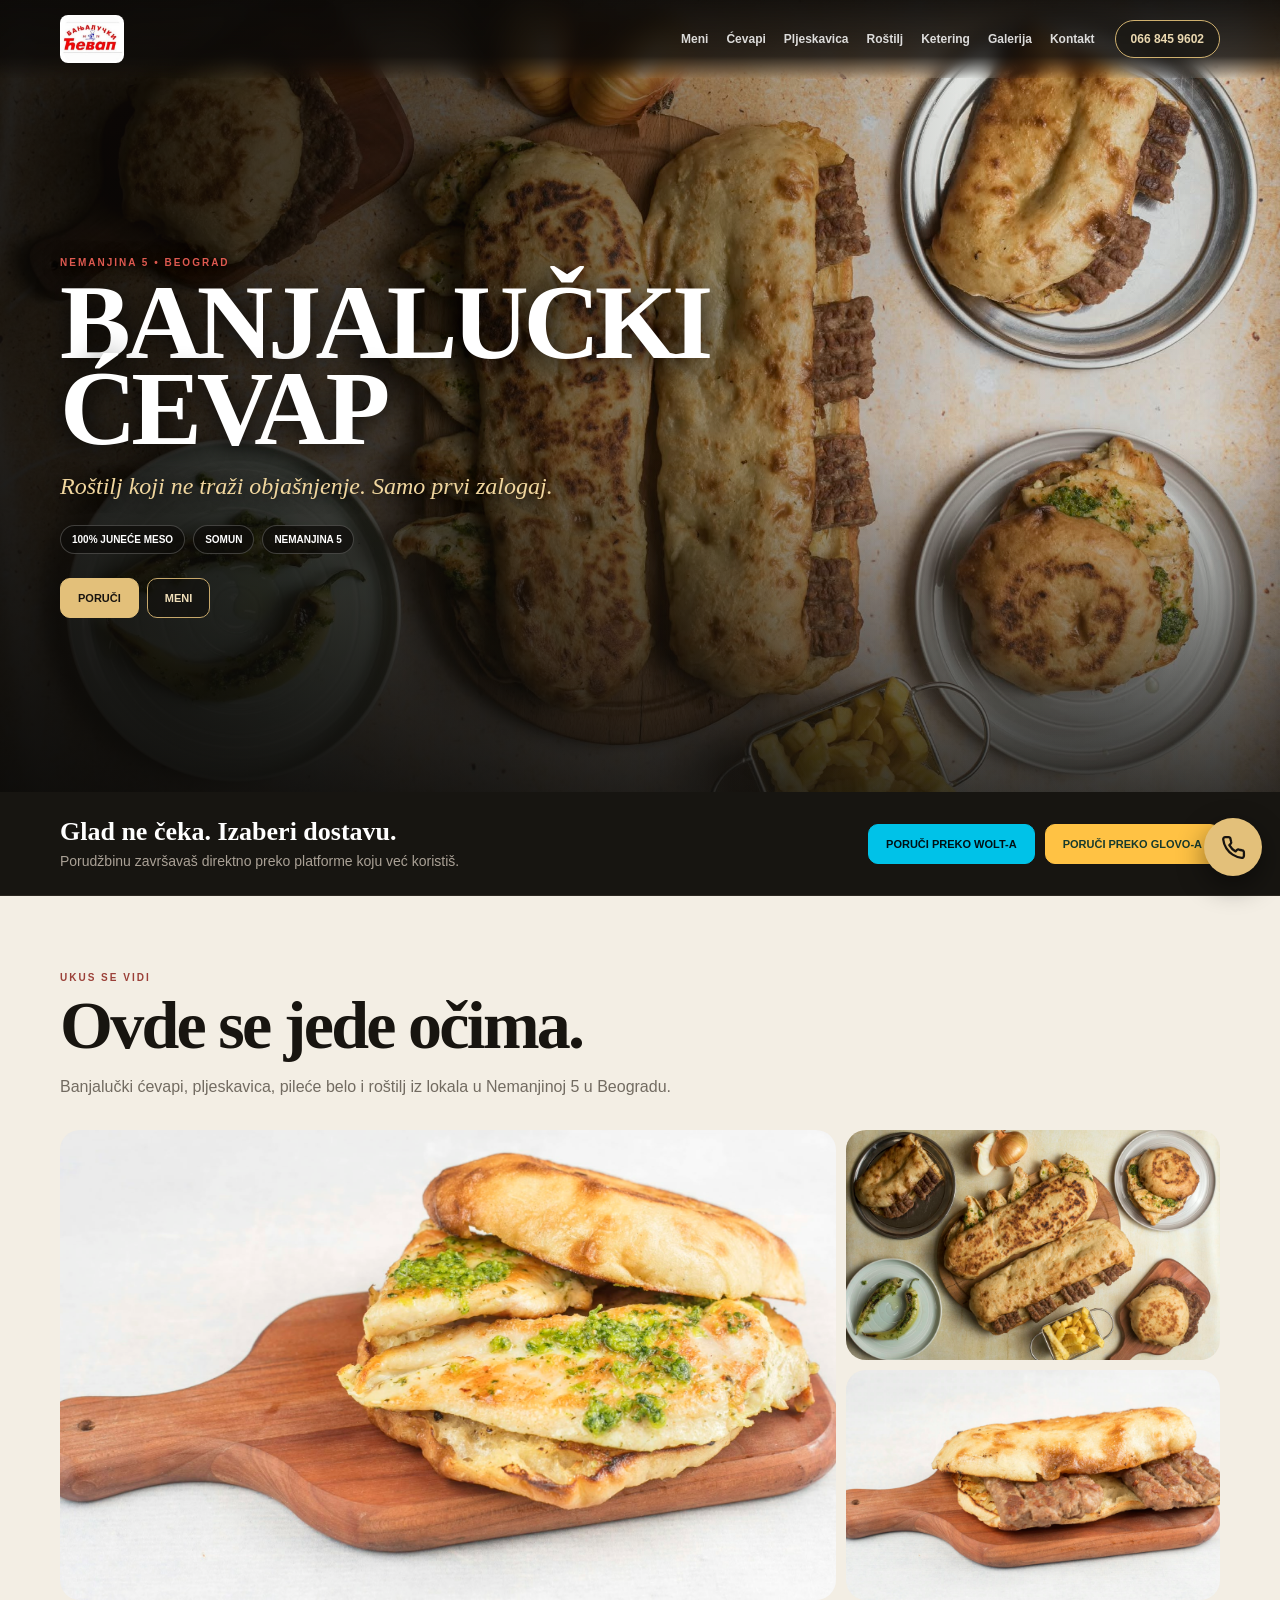
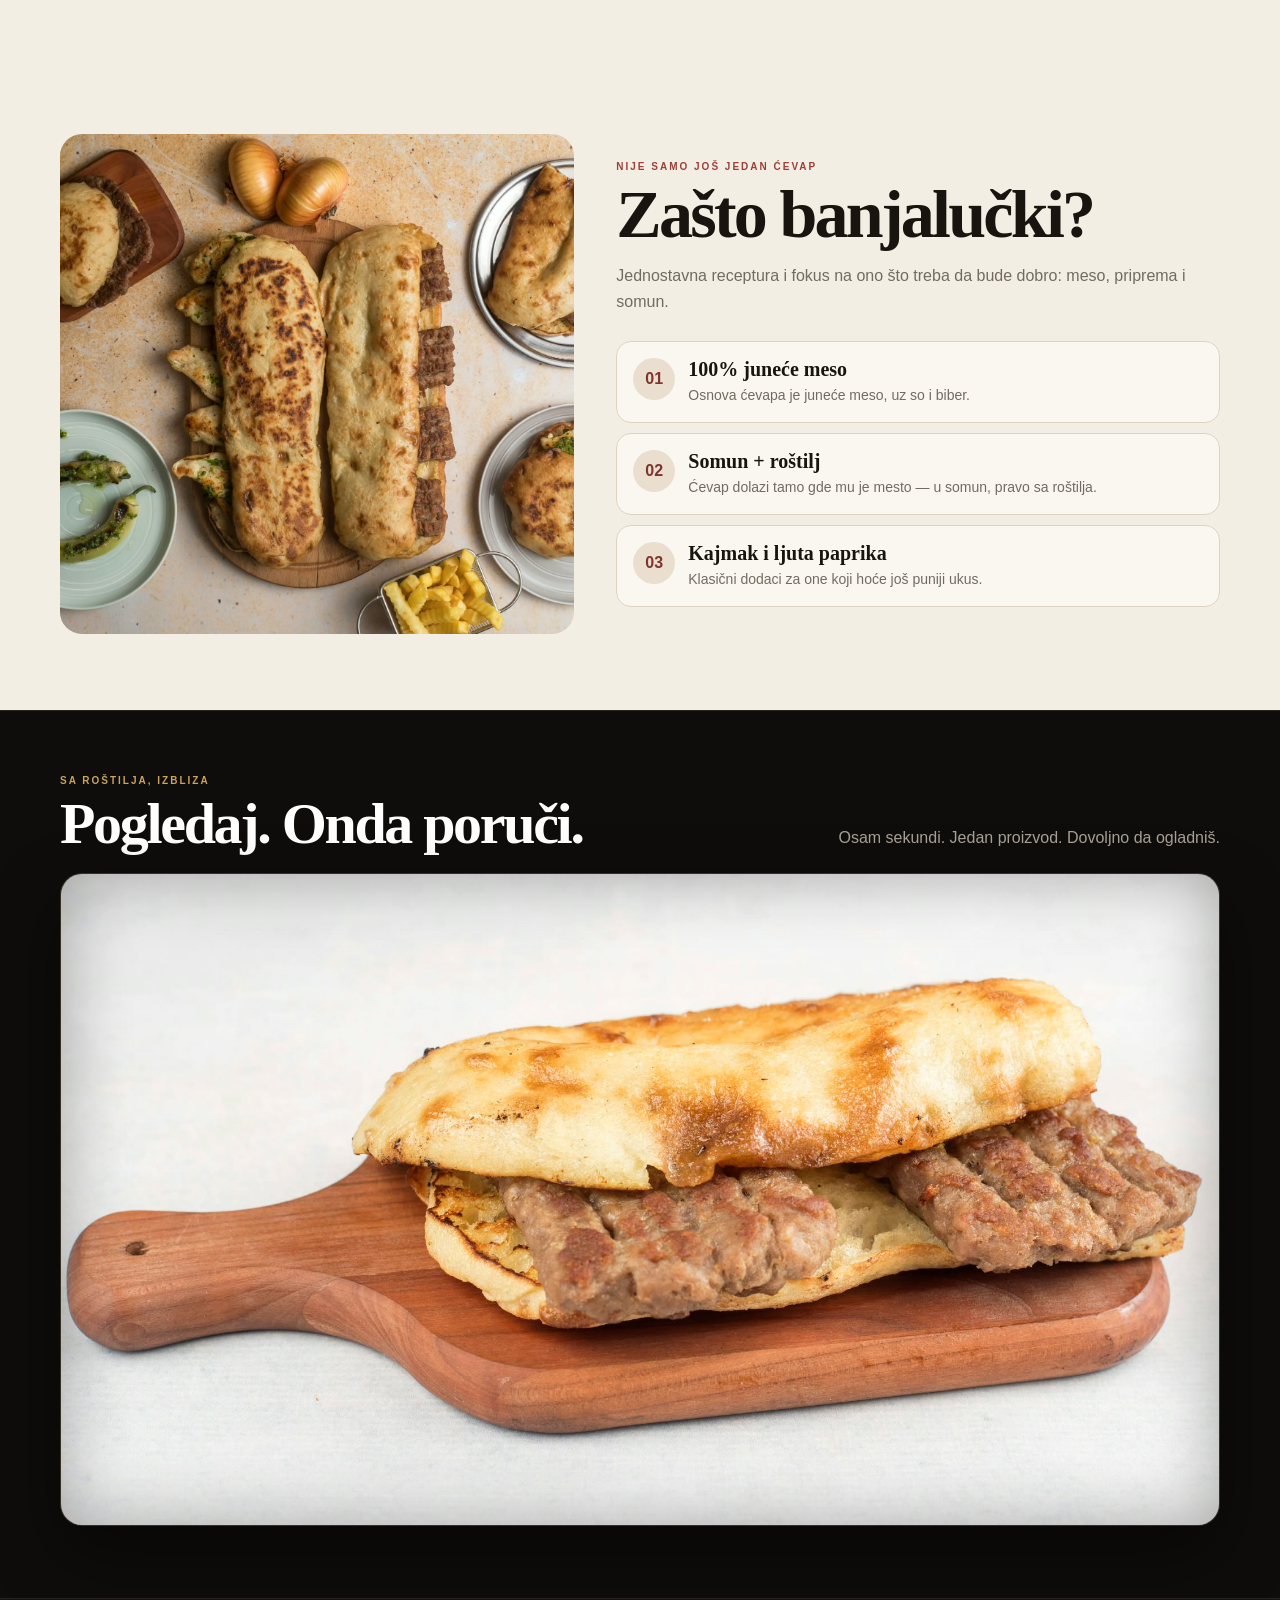
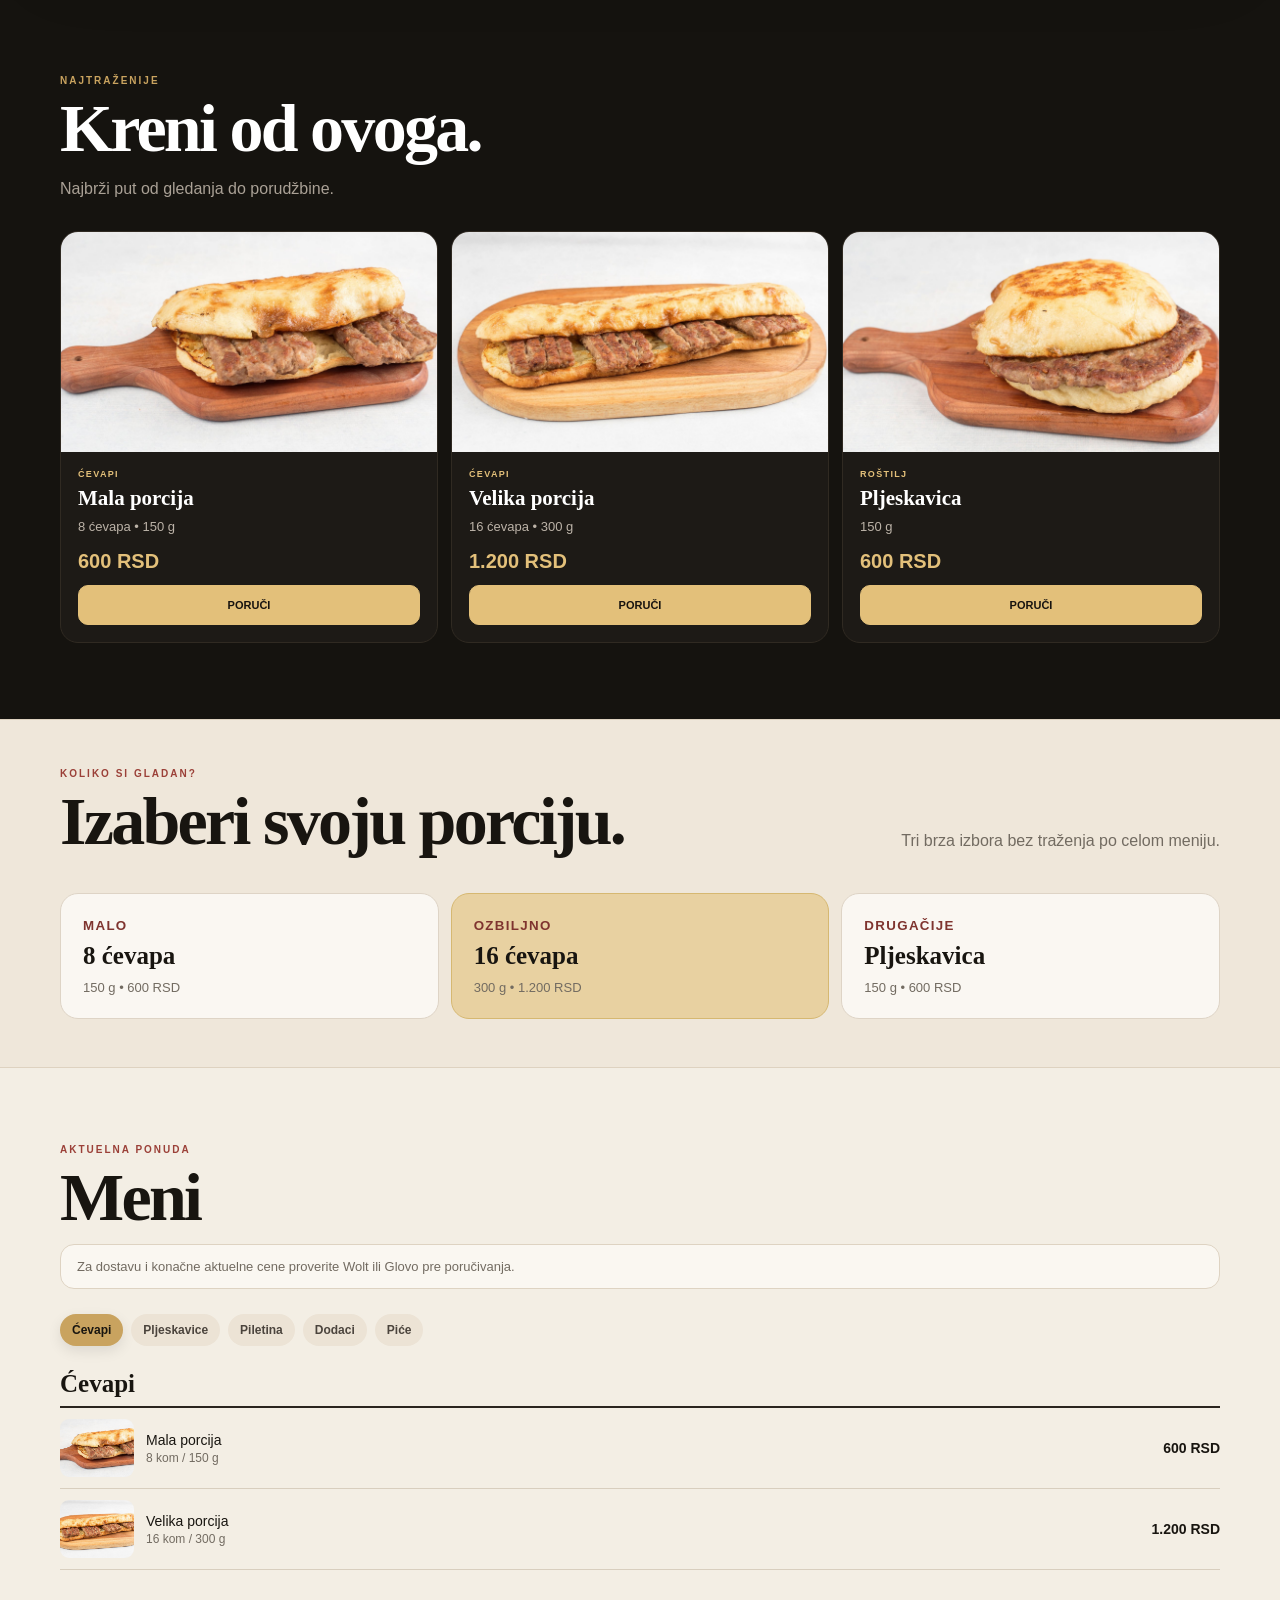
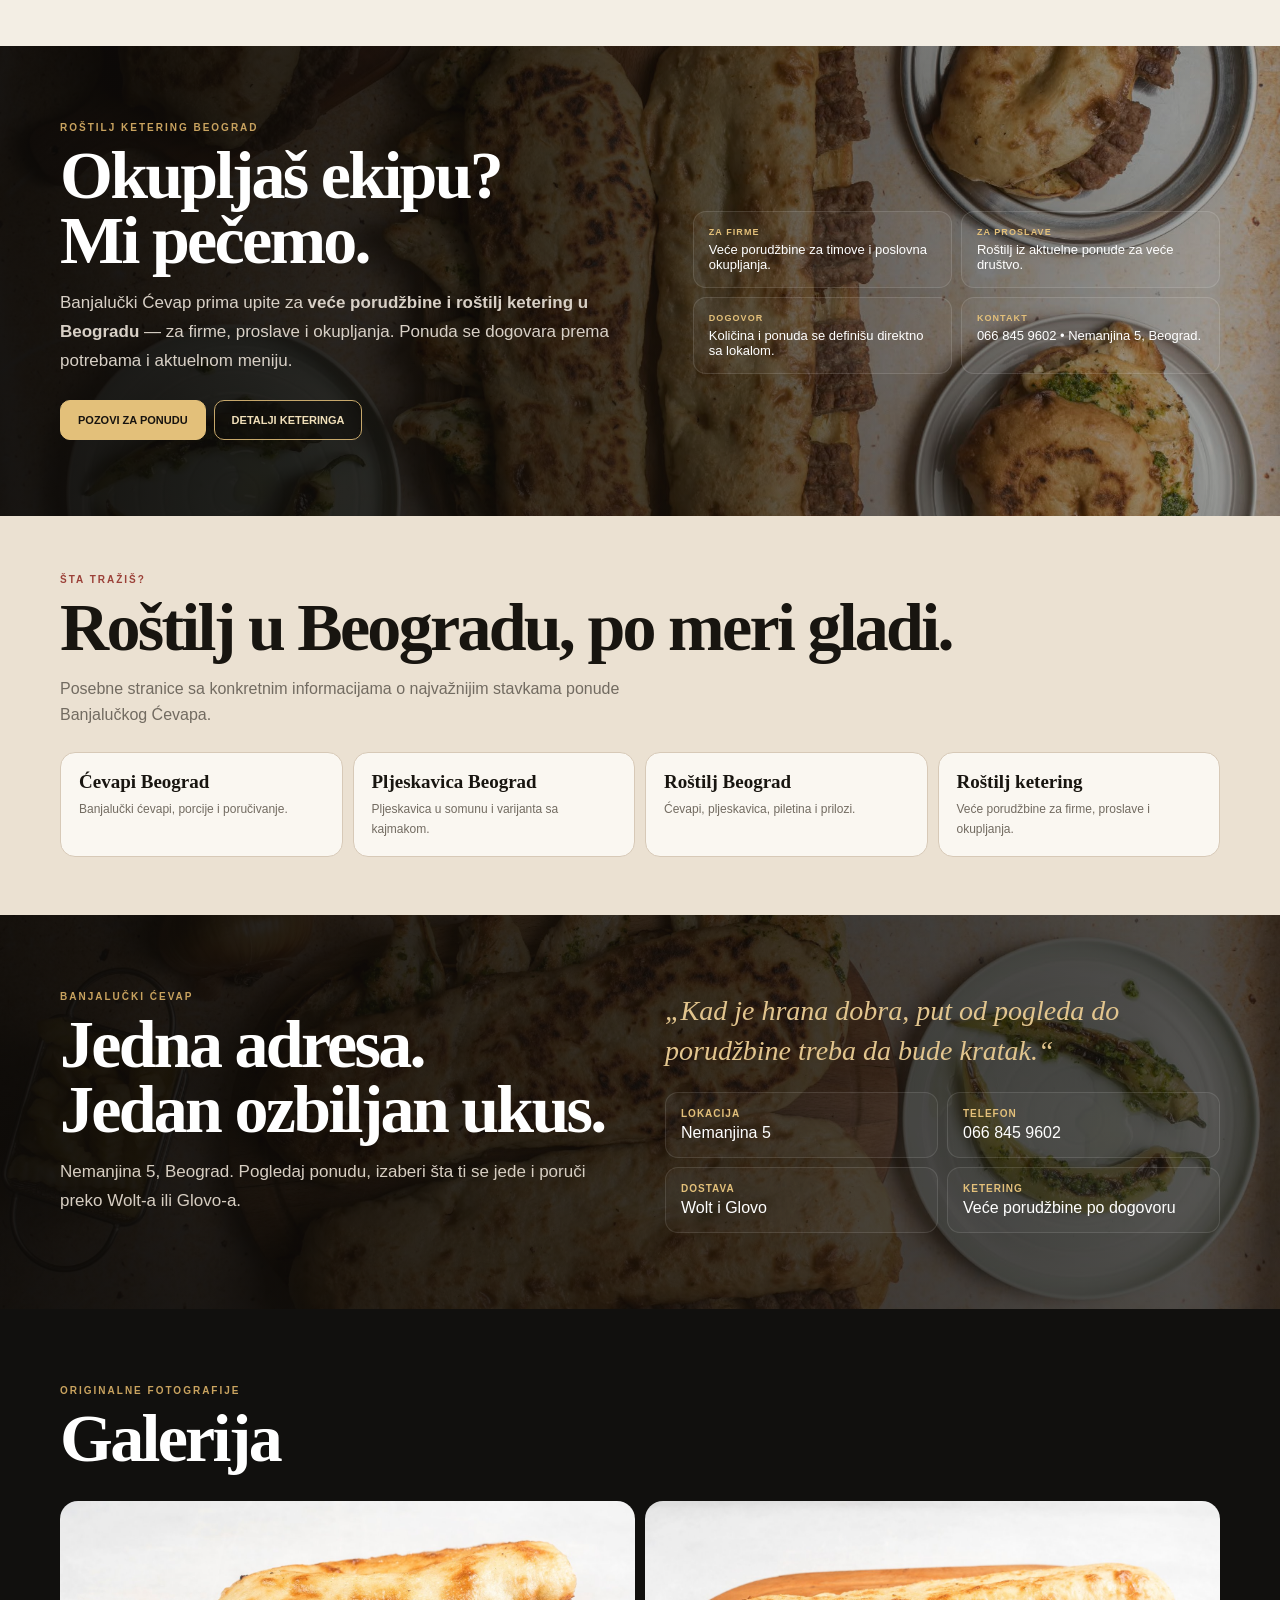
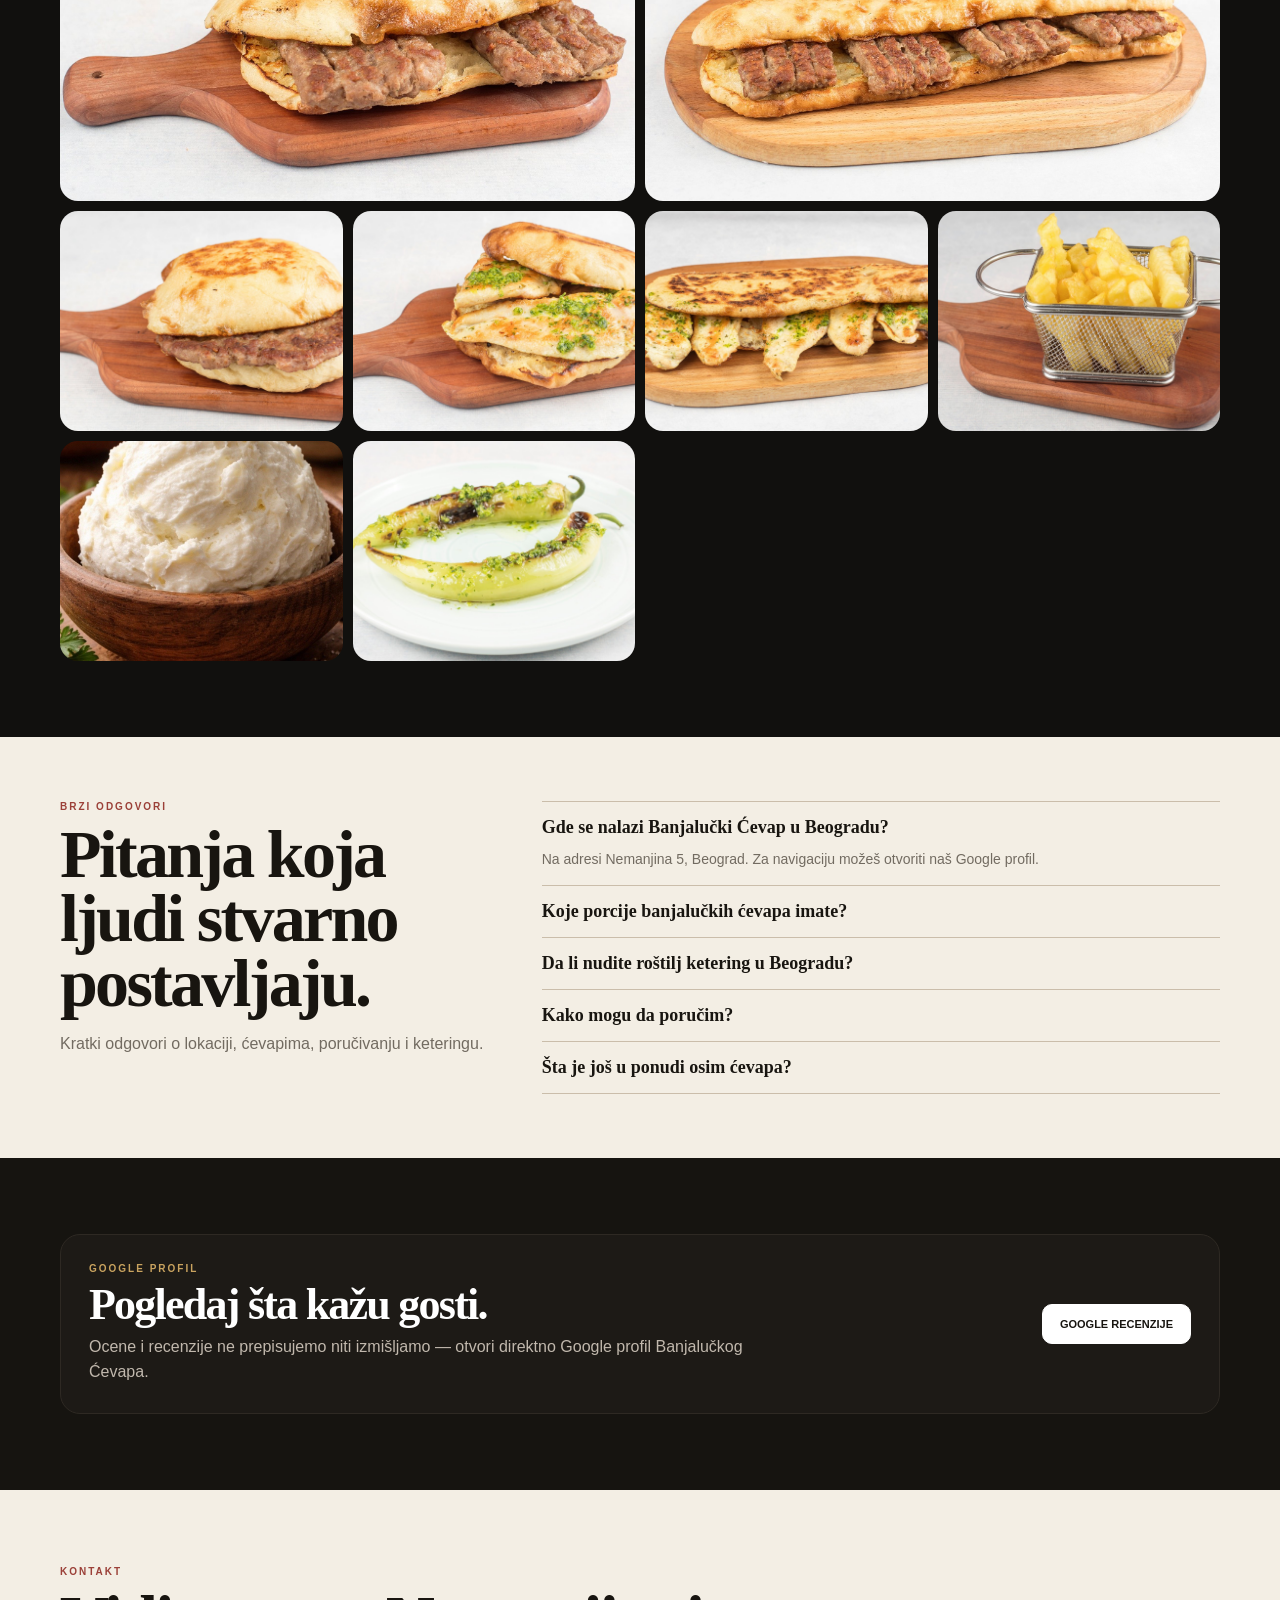
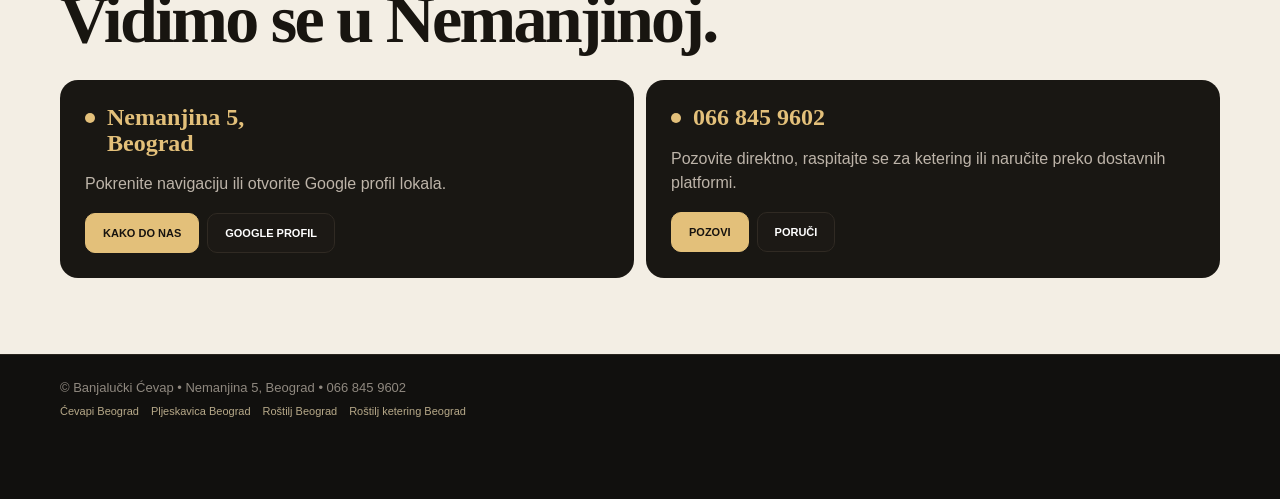
==== index.html @ 6463c012 "Add pljeskavica with kajmak image to menu" ====
<!doctype html><html lang="sr"><head><meta charset="utf-8"><meta name="viewport" content="width=device-width,initial-scale=1"><meta name="theme-color" content="#11100e"><title>Banjalučki Ćevap Beograd | Roštilj, pljeskavica i ketering</title><meta name="description" content="Banjalučki Ćevap u Nemanjinoj 5, Beograd. Banjalučki ćevapi, pljeskavica, pileće belo, prilozi i roštilj ketering za veće porudžbine. Poručite preko Wolt-a ili Glovo-a."><link rel="canonical" href="https://banjalucki-cevap.vercel.app/"><meta property="og:type" content="restaurant"><meta property="og:title" content="Banjalučki Ćevap Beograd | Nemanjina 5"><meta property="og:description" content="Banjalučki ćevapi, roštilj i ketering za veće porudžbine u Beogradu."><meta property="og:url" content="https://banjalucki-cevap.vercel.app/"><meta property="og:image" content="https://banjalucki-cevap.vercel.app/IMG-20260912-WA0012.jpg"><meta name="twitter:card" content="summary_large_image"><script type="application/ld+json">{"@context":"https://schema.org","@graph":[{"@type":"Restaurant","@id":"https://banjalucki-cevap.vercel.app/#restaurant","name":"Banjalučki Ćevap","url":"https://banjalucki-cevap.vercel.app/","telephone":"+381668459602","image":["https://banjalucki-cevap.vercel.app/IMG-20260912-WA0012.jpg","https://banjalucki-cevap.vercel.app/IMG-20260912-WA0014.jpg"],"address":{"@type":"PostalAddress","streetAddress":"Nemanjina 5","addressLocality":"Beograd","addressCountry":"RS"},"servesCuisine":["Banjalučki ćevapi","Roštilj"],"hasMenu":"https://banjalucki-cevap.vercel.app/#meni","sameAs":["https://wolt.com/sr/srb/belgrade/restaurant/banjalucki-cevap","https://glovo.go.link/open?link_type=store&store_id=155594&adjust_t=s321jkn","https://share.google/LttOaKfkoDdpvW1ZL"]},{"@type":"FAQPage","mainEntity":[{"@type":"Question","name":"Gde se nalazi Banjalučki Ćevap u Beogradu?","acceptedAnswer":{"@type":"Answer","text":"Banjalučki Ćevap se nalazi u Nemanjinoj 5 u Beogradu."}},{"@type":"Question","name":"Koje porcije banjalučkih ćevapa su u ponudi?","acceptedAnswer":{"@type":"Answer","text":"U ponudi su mala porcija od 8 ćevapa / 150 g i velika porcija od 16 ćevapa / 300 g."}},{"@type":"Question","name":"Da li Banjalučki Ćevap nudi ketering?","acceptedAnswer":{"@type":"Answer","text":"Da. Banjalučki Ćevap prima upite za veće porudžbine i roštilj ketering za firme, proslave i okupljanja. Za ponudu je potrebno pozvati lokal."}},{"@type":"Question","name":"Kako mogu da poručim hranu?","acceptedAnswer":{"@type":"Answer","text":"Porudžbina se može završiti preko Wolt-a ili Glovo-a, a lokal možete kontaktirati i telefonom na 066 845 9602."}},{"@type":"Question","name":"Šta još ima u ponudi osim ćevapa?","acceptedAnswer":{"@type":"Answer","text":"U aktuelnoj ponudi su i pljeskavica, pljeskavica sa kajmakom, pileće belo meso, pomfrit, kajmak i ljuta paprika."}}]}]}</script><style>:root{--bg:#11100e;--cream:#f3eee4;--ink:#181510;--muted:#726b61;--gold2:#e3c07a;--accent:#9b4038;--accent2:#7f342f;--line:#d8cebe}*{box-sizing:border-box}html{scroll-behavior:smooth}body{margin:0;background:var(--bg);color:#fff;font-family:Arial,sans-serif;overflow-x:hidden}a{color:inherit;text-decoration:none}img{display:block;width:100%}.w{width:min(1160px,calc(100% - 40px));margin:auto}.eyebrow,.kicker{font-size:10px;letter-spacing:.2em;text-transform:uppercase;font-weight:900;color:var(--accent)}.title{font:900 clamp(40px,6vw,68px)/.95 Georgia,serif;letter-spacing:-.04em;margin:10px 0 15px}.desc{max-width:650px;color:var(--muted);line-height:1.65;font-size:16px}.btn{display:inline-flex;align-items:center;justify-content:center;padding:13px 17px;border:1px solid #ffffff35;border-radius:10px;font-size:11px;font-weight:900}.btn.primary{background:var(--gold2);border-color:var(--gold2);color:#17130f}.btn.soft{background:#100e0a99;border-color:#c7a86b;color:#f0dfb9}.btn.light{background:#fff;color:var(--ink);border-color:#fff}.btn.dark{background:#1c1915;border-color:#302a23}.btn.wolt{background:#00c2e8;border-color:#00c2e8;color:#001014}.btn.glovo{background:#ffc244;border-color:#ffc244;color:#173a2d}header{position:fixed;inset:0 0 auto;z-index:70;background:linear-gradient(180deg,#0c0a08e8 0%,#0c0a08b8 70%,transparent 100%);backdrop-filter:blur(8px);-webkit-backdrop-filter:blur(8px)}.nav{height:78px;display:flex;align-items:center;gap:20px}.logo{width:auto;height:48px;background:#fff;border-radius:8px}.nav nav{display:flex;gap:18px;margin-left:auto;font-size:12px;font-weight:800}.nav nav a{opacity:.82}.phone{background:#1b1814cc;border:1px solid #cfb06e;color:#ead8b0;padding:11px 15px;border-radius:999px;font-weight:900;font-size:12px}.hamburger{display:none;width:44px;height:44px;border:1px solid #cfb06e;border-radius:50%;background:#17130fd9;color:#ead8b0;align-items:center;justify-content:center;cursor:pointer}.hamburger span,.hamburger span:before,.hamburger span:after{display:block;width:18px;height:2px;background:currentColor;position:relative;border-radius:2px}.hamburger span:before,.hamburger span:after{content:"";position:absolute;left:0}.hamburger span:before{top:-6px}.hamburger span:after{top:6px}.mobile-menu{display:none;position:fixed;z-index:69;top:62px;left:0;right:0;background:#11100ef7;border-top:1px solid #ffffff12;border-bottom:1px solid #3b3328;padding:12px 15px 18px;box-shadow:0 18px 35px #0008}.mobile-menu.open{display:grid}.mobile-menu a{padding:13px 8px;border-bottom:1px solid #ffffff12;font-weight:800;font-size:13px}.mobile-menu a:last-child{border-bottom:0}.hero{min-height:88svh;position:relative;display:flex;align-items:flex-end;overflow:hidden;background:#090806 url('IMG-20260912-WA0012.jpg') center/cover no-repeat}.hero-video{position:absolute;inset:0;width:100%;height:100%;object-fit:cover;object-position:center;z-index:0}.hero:before{content:"";position:absolute;z-index:1;inset:0;background:linear-gradient(90deg,#090806e3 0%,#0908069c 39%,#0908061c 75%),linear-gradient(0deg,#11100ec9 0%,transparent 44%)}.hero-inner{position:relative;z-index:2;padding:145px 0 62px;max-width:660px}.hero h1{font:900 clamp(58px,9vw,106px)/.82 Georgia,serif;letter-spacing:-.05em;text-transform:uppercase;margin:12px 0 17px;text-shadow:0 4px 28px #000}.hero .kicker{color:#df5a50;text-shadow:0 1px 8px #000,0 0 18px #0009}.hero .lead{font:italic 24px/1.38 Georgia,serif;color:#f0d69e;max-width:530px;margin:0 0 22px;text-shadow:0 2px 18px #000}.meta{display:flex;gap:8px;flex-wrap:wrap;margin:0 0 24px}.meta span{border:1px solid #ffffff35;background:#0f0d0bc7;border-radius:999px;padding:8px 11px;font-size:10px;font-weight:800}.actions{display:flex;gap:8px;flex-wrap:wrap}.order-strip{background:#171511;padding:25px 0;border-bottom:1px solid #29251f}.order-inner{display:grid;grid-template-columns:1fr auto;gap:26px;align-items:center}.order-copy strong{display:block;font:800 26px Georgia,serif;margin-bottom:5px}.order-copy span{color:#aaa196;font-size:14px}.order-buttons{display:flex;gap:10px}.order-buttons .btn{min-width:150px}section{padding:76px 0}.paper{background:var(--cream);color:var(--ink)}.visuals{display:grid;grid-template-columns:1.35fr .65fr;gap:10px;margin-top:30px}.visual-main,.visual-small{overflow:hidden;border-radius:20px;background:#ddd}.visual-main{height:470px}.visual-side{display:grid;gap:10px}.visual-small{height:230px}.visuals img{height:100%;object-fit:cover}.why{padding-top:58px}.why-grid{display:grid;grid-template-columns:.92fr 1.08fr;gap:42px;align-items:center}.why-photo{height:500px;border-radius:22px;overflow:hidden}.why-photo img{height:100%;object-fit:cover}.reasons{display:grid;gap:10px;margin-top:25px}.reason{display:grid;grid-template-columns:42px 1fr;gap:13px;padding:16px;background:#faf7f1;border:1px solid #ded3c2;border-radius:15px}.reason-num{width:42px;height:42px;border-radius:50%;display:grid;place-items:center;background:#eadfcf;color:var(--accent2);font-weight:900}.reason h3{margin:0 0 4px;font:800 20px Georgia,serif}.reason p{margin:0;color:var(--muted);line-height:1.5;font-size:14px}.cinema{background:#0e0d0b;padding:64px 0 72px;border-top:1px solid #28231e;border-bottom:1px solid #28231e}.cinema-head{display:flex;justify-content:space-between;gap:30px;align-items:end;margin-bottom:22px}.cinema-head .title{font-size:clamp(38px,5vw,58px);margin-bottom:0}.cinema-head p{max-width:430px;color:#aaa196;line-height:1.55;margin:0}.cinema-frame{position:relative;overflow:hidden;border-radius:22px;background:#181511;aspect-ratio:16/9;box-shadow:0 28px 70px #0007;border:1px solid #c9a35f30}.cinema-frame:after{content:"";position:absolute;inset:0;pointer-events:none;box-shadow:inset 0 0 70px #0005}.cinema-frame video{display:block;width:100%;height:100%;object-fit:cover}.popular{background:#15130f}.popular-grid{display:grid;grid-template-columns:repeat(3,1fr);gap:13px;margin-top:28px}.product{background:#1d1a16;border:1px solid #302a22;border-radius:18px;overflow:hidden}.product img{height:220px;object-fit:cover}.product-body{padding:17px}.product-tag{color:var(--gold2);font-size:9px;font-weight:900;letter-spacing:.15em;text-transform:uppercase}.product h3{font:800 21px/1.12 Georgia,serif;margin:8px 0}.product p{color:#bcb3a8;font-size:13px;line-height:1.45;margin:0 0 13px}.price{font-size:20px;font-weight:900;color:var(--gold2);margin-bottom:12px}.product .btn{width:100%}.hunger{background:#efe7da;color:var(--ink);padding:48px 0;border-top:1px solid #ded2c0;border-bottom:1px solid #ded2c0}.hunger-head{display:flex;justify-content:space-between;gap:30px;align-items:end;margin-bottom:24px}.hunger-head p{max-width:520px;color:var(--muted);line-height:1.5}.hunger-grid{display:grid;grid-template-columns:repeat(3,1fr);gap:12px}.hunger-card{background:#faf7f2;border:1px solid #ded4c6;border-radius:18px;padding:22px}.hunger-card.featured{background:#e8d1a1;border-color:#d6b871}.hunger-card small{color:var(--accent2);font-weight:900;letter-spacing:.1em;text-transform:uppercase}.hunger-card strong{font:800 25px Georgia,serif;display:block;margin:8px 0}.hunger-card span{font-size:13px;color:var(--muted)}.menu-nav{display:flex;gap:8px;flex-wrap:wrap;margin:18px 0 24px}.menu-nav a{padding:9px 12px;background:#ece3d5;border-radius:999px;font-size:12px;font-weight:800;color:#4b443d}.menu{display:grid;grid-template-columns:1.05fr .95fr;gap:44px}.cat{margin-bottom:28px}.cat h3{font:800 25px Georgia,serif;border-bottom:2px solid #2a241e;padding-bottom:8px;margin:0}.row{display:grid;grid-template-columns:1fr auto;gap:14px;padding:10px 0;border-bottom:1px solid var(--line);font-size:14px}.menu-product-row{grid-template-columns:74px 1fr auto;align-items:center;gap:12px;padding:11px 0}.menu-product-img{width:74px;height:58px;object-fit:cover;border-radius:9px;background:#e7ddcf}.row strong{white-space:nowrap}.row em{font-style:normal;color:var(--muted);font-size:12px;display:block;margin-top:3px}.menu-note{background:#faf7f1;border:1px solid #ded3c2;border-radius:14px;padding:14px 16px;color:var(--muted);font-size:13px;margin-bottom:25px}.catering{position:relative;background:linear-gradient(90deg,#0c0a08f2 0%,#0c0a08c7 45%,#0c0a0855 100%),url('IMG-20260912-WA0012.jpg') center/cover;color:#fff}.catering-grid{display:grid;grid-template-columns:1.05fr .95fr;gap:50px;align-items:center}.catering .title{max-width:660px}.catering p{max-width:620px;color:#d8d0c6;line-height:1.7;font-size:17px}.catering-points{display:grid;grid-template-columns:1fr 1fr;gap:9px;margin-top:22px}.catering-point{padding:15px;border-radius:13px;border:1px solid #ffffff1f;background:#ffffff0b;font-size:13px}.catering-point b{display:block;color:var(--gold2);margin-bottom:5px;text-transform:uppercase;font-size:9px;letter-spacing:.12em}.catering-cta{margin-top:24px;display:flex;gap:8px;flex-wrap:wrap}.seo-hub{background:#ebe1d2;color:var(--ink);padding:58px 0}.seo-links{display:grid;grid-template-columns:repeat(4,1fr);gap:10px;margin-top:24px}.seo-link{background:#faf7f1;border:1px solid #d7c9b7;border-radius:15px;padding:18px;transition:.2s}.seo-link:hover{transform:translateY(-2px)}.seo-link b{display:block;font:800 19px Georgia,serif;margin-bottom:6px}.seo-link span{font-size:12px;color:var(--muted);line-height:1.45}.story{background:linear-gradient(90deg,#0c0a08f1,#0c0a08b0),url('IMG-20260912-WA0009.jpg') center/cover}.storygrid{display:grid;grid-template-columns:1fr 1fr;gap:50px;align-items:center}.story p{color:#d7cec2;line-height:1.7;font-size:17px}.quote{font:italic 28px/1.4 Georgia,serif;color:#e2c58e}.facts{display:grid;grid-template-columns:1fr 1fr;gap:9px;margin-top:22px}.fact{border:1px solid #ffffff1d;background:#ffffff08;padding:15px;border-radius:13px}.fact b{display:block;color:var(--gold2);font-size:10px;letter-spacing:.1em;text-transform:uppercase;margin-bottom:5px}.gallery{display:grid;grid-template-columns:1.35fr .65fr;gap:10px;margin-top:30px}.gallery-main,.gallery-side{display:grid;gap:10px}.gallery-main{grid-template-rows:340px 225px}.gallery-side{grid-template-rows:225px 340px}.gallery-item{overflow:hidden;border-radius:18px;background:#191612}.gallery-item img{height:100%;object-fit:cover}.gallery.gallery-new{grid-template-columns:repeat(4,1fr);gap:10px}.gallery.gallery-new .gallery-item{height:220px}.gallery.gallery-new .gallery-item:nth-child(1),.gallery.gallery-new .gallery-item:nth-child(2){grid-column:span 2;height:300px}.faq{background:var(--cream);color:var(--ink);padding:64px 0}.faq-grid{display:grid;grid-template-columns:.78fr 1.22fr;gap:48px;align-items:start}.faq-list{border-top:1px solid #cabdaa}.faq details{border-bottom:1px solid #cabdaa;padding:15px 0}.faq summary{cursor:pointer;font:800 18px Georgia,serif;list-style:none}.faq summary::-webkit-details-marker{display:none}.faq details p{color:var(--muted);line-height:1.6;font-size:14px;margin:10px 0 0}.reviews{background:#161410}.review-box{display:grid;grid-template-columns:1fr auto;gap:30px;align-items:center;border:1px solid #2e2923;border-radius:20px;padding:28px;background:#1d1a16}.review-box p{color:#c1b8ad;line-height:1.6;margin:7px 0 0;max-width:660px}.contact{display:grid;grid-template-columns:1fr 1fr;gap:12px;margin-top:28px}.contact-card{background:#191713;color:#fff;border-radius:18px;padding:25px}.contact-title{display:flex;align-items:flex-start;gap:12px;margin-bottom:10px}.dot{width:10px;height:10px;border-radius:50%;background:var(--gold2);margin-top:8px;flex:0 0 auto}.contact-card h3{font:800 24px/1.08 Georgia,serif;color:var(--gold2);margin:0}.contact-card p{color:#bdb4a9;line-height:1.55}.contact-actions{display:flex;gap:8px;flex-wrap:wrap}.footer{padding:25px 0 82px;color:#8f887f;border-top:1px solid #29251f;font-size:13px}.footer-links{display:flex;gap:12px;flex-wrap:wrap;margin-top:10px;font-size:11px}.footer-links a{color:#b7a989}.contact-float{position:fixed;right:18px;bottom:24px;z-index:80;display:flex;flex-direction:column;align-items:flex-end;gap:8px}.contact-options{display:grid;gap:8px;opacity:0;transform:translateY(10px) scale(.96);pointer-events:none;transition:opacity .18s ease,transform .18s ease}.contact-float.open .contact-options{opacity:1;transform:none;pointer-events:auto}.contact-options a{min-width:106px;padding:10px 13px;border-radius:999px;font-size:10px;font-weight:900;text-align:center;box-shadow:0 8px 24px #0005}.contact-options .call{background:#e3c07a;color:#17130f}.contact-options .viber{background:#7360f2;color:#fff}.contact-options .wa{background:#25d366;color:#102416}.contact-toggle{width:58px;height:58px;border:0;border-radius:50%;display:grid;place-items:center;background:#e3c07a;color:#17130f;box-shadow:0 10px 28px #0007;cursor:pointer}.contact-toggle svg{width:25px;height:25px}.contact-float.open .contact-toggle{transform:rotate(-8deg)}.mobilebar{display:none}@media(max-width:900px){.why-grid,.catering-grid,.faq-grid{grid-template-columns:1fr}.why-photo{height:390px}.popular-grid{grid-template-columns:1fr 1fr}.seo-links{grid-template-columns:1fr 1fr}}@media(max-width:760px){.w{width:min(100% - 30px,1160px)}.nav{height:62px}.logo{height:42px}.nav nav{display:none}.phone{margin-left:auto;font-size:10px;padding:9px 11px}.hamburger{display:flex}.hero{min-height:78svh}.hero-video{object-position:center center}.hero:before{background:linear-gradient(0deg,#11100ed6 0%,#0908066f 48%,#09080622 100%)}.hero-inner{padding:88px 0 60px;max-width:340px}.hero h1{font-size:43px;margin:9px 0 12px}.hero .lead{font-size:16px;max-width:285px;margin-bottom:14px}.meta{margin-bottom:15px}.meta span{font-size:9px;padding:7px 9px}.btn{font-size:9px;padding:10px 11px}.actions .btn{min-width:92px}.order-inner{grid-template-columns:1fr;gap:14px}.order-copy strong{font-size:22px}.order-buttons{display:grid;grid-template-columns:1fr 1fr}.order-buttons .btn{min-width:0}section{padding:52px 0}.title{font-size:39px}.desc{font-size:14px}.visuals{grid-template-columns:1fr}.visual-main{height:285px}.visual-side{grid-template-columns:1fr 1fr}.visual-small{height:150px}.why{padding-top:42px}.why-photo{height:280px}.why-grid{gap:24px}.reason{padding:13px}.cinema{padding:46px 0 52px}.cinema-head{display:block;margin-bottom:16px}.cinema-head p{margin-top:10px;font-size:13px}.cinema-frame{border-radius:14px}.popular-grid{grid-template-columns:1fr}.product{display:grid;grid-template-columns:42% 58%}.product img{height:100%;min-height:190px}.product-body{padding:15px}.hunger-head{display:block}.hunger-grid{grid-template-columns:repeat(3,145px);overflow-x:auto}.hunger-card{min-width:140px;padding:16px}.hunger-card strong{font-size:20px}.menu{grid-template-columns:1fr;gap:0}.menu-product-row{grid-template-columns:68px 1fr auto}.menu-product-img{width:68px;height:54px}.menu-nav{position:sticky;top:0;z-index:8;background:var(--cream);padding:10px 0;margin:8px 0 18px;overflow-x:auto;flex-wrap:nowrap}.menu-nav a{white-space:nowrap}.catering-points{grid-template-columns:1fr 1fr}.seo-links{grid-template-columns:1fr}.storygrid,.contact,.gallery{grid-template-columns:1fr}.storygrid{gap:26px}.quote{font-size:24px}.gallery-main,.gallery-side{grid-template-columns:1fr 1fr;grid-template-rows:none}.gallery.gallery-new{grid-template-columns:repeat(2,1fr)}.gallery.gallery-new .gallery-item{height:185px}.gallery.gallery-new .gallery-item:nth-child(1),.gallery.gallery-new .gallery-item:nth-child(2){grid-column:span 2;height:245px}.gallery-item{height:175px}.gallery-main .gallery-item:first-child{grid-column:span 2;height:235px}.review-box{grid-template-columns:1fr;gap:18px}.contact-float{right:14px;bottom:72px}.contact-options a{min-width:92px;padding:9px 11px;font-size:9px}.contact-toggle{width:54px;height:54px}.mobilebar{position:fixed;z-index:50;bottom:0;left:0;right:0;display:grid;grid-template-columns:repeat(3,1fr);background:#161410;border-top:1px solid #3b3328}.mobilebar a{text-align:center;padding:13px 3px;font-size:11px;font-weight:900}.mobilebar a:first-child{background:#c9a35f;color:#181510}.footer{padding-bottom:76px}}@media(max-width:390px){.hero{min-height:76svh}.hero h1{font-size:41px}.hero-inner{padding-bottom:56px}.visual-side{grid-template-columns:1fr}.visual-small{height:190px}.catering-points{grid-template-columns:1fr}.gallery-main,.gallery-side{grid-template-columns:1fr}.gallery-main .gallery-item:first-child{grid-column:auto;height:215px}.gallery-item{height:195px}.gallery.gallery-new{grid-template-columns:1fr}.gallery.gallery-new .gallery-item,.gallery.gallery-new .gallery-item:nth-child(1),.gallery.gallery-new .gallery-item:nth-child(2){grid-column:auto;height:210px}}</style><link rel="stylesheet" href="/shared-header.css"></head><body><div id="sharedHeader"></div><script src="/shared-header.js"></script><main><section class="hero"><video class="hero-video" autoplay muted loop playsinline preload="auto" poster="IMG-20260912-WA0012.jpg" aria-hidden="true"><source src="banjalucki-cevap-hero-web.mp4" type="video/mp4"></video><div class="w"><div class="hero-inner"><div class="kicker">Nemanjina 5 • Beograd</div><h1>Banjalučki<br>Ćevap</h1><p class="lead">Roštilj koji ne traži objašnjenje. Samo prvi zalogaj.</p><div class="meta"><span>100% JUNEĆE MESO</span><span>SOMUN</span><span>NEMANJINA 5</span></div><div class="actions"><a class="btn primary" href="#poruci">PORUČI</a><a class="btn soft" href="#meni">MENI</a></div></div></div></section><div id="poruci" class="order-strip"><div class="w order-inner"><div class="order-copy"><strong>Glad ne čeka. Izaberi dostavu.</strong><span>Porudžbinu završavaš direktno preko platforme koju već koristiš.</span></div><div class="order-buttons"><a class="btn wolt" target="_blank" rel="noopener" href="https://wolt.com/sr/srb/belgrade/restaurant/banjalucki-cevap">PORUČI PREKO WOLT-A</a><a class="btn glovo" target="_blank" rel="noopener" href="https://glovo.go.link/open?link_type=store&store_id=155594&adjust_t=s321jkn">PORUČI PREKO GLOVO-A</a></div></div></div><section class="paper"><div class="w"><div class="eyebrow">Ukus se vidi</div><h2 class="title">Ovde se jede očima.</h2><p class="desc">Banjalučki ćevapi, pljeskavica, pileće belo i roštilj iz lokala u Nemanjinoj 5 u Beogradu.</p><div class="visuals"><div class="visual-main"><img src="IMG-20260912-WA0011.jpg" alt="Pileće belo meso u somunu - Banjalučki Ćevap Beograd"></div><div class="visual-side"><div class="visual-small"><img src="IMG-20260912-WA0002.jpg" alt="Roštilj i banjalučki ćevapi u Beogradu" loading="lazy"></div><div class="visual-small"><img src="IMG-20260912-WA0000.jpg" alt="Pljeskavica u somunu - Nemanjina 5 Beograd" loading="lazy"></div></div></div></div></section><section id="zasto" class="paper why"><div class="w why-grid"><div class="why-photo"><img src="IMG-20260912-WA0012.jpg" alt="Banjalučki ćevapi i roštilj u Beogradu" loading="lazy"></div><div><div class="eyebrow">Nije samo još jedan ćevap</div><h2 class="title">Zašto banjalučki?</h2><p class="desc">Jednostavna receptura i fokus na ono što treba da bude dobro: meso, priprema i somun.</p><div class="reasons"><div class="reason"><div class="reason-num">01</div><div><h3>100% juneće meso</h3><p>Osnova ćevapa je juneće meso, uz so i biber.</p></div></div><div class="reason"><div class="reason-num">02</div><div><h3>Somun + roštilj</h3><p>Ćevap dolazi tamo gde mu je mesto — u somun, pravo sa roštilja.</p></div></div><div class="reason"><div class="reason-num">03</div><div><h3>Kajmak i ljuta paprika</h3><p>Klasični dodaci za one koji hoće još puniji ukus.</p></div></div></div></div></div></section><section class="cinema"><div class="w"><div class="cinema-head"><div><div class="eyebrow" style="color:#c9a35f">Sa roštilja, izbliza</div><h2 class="title">Pogledaj. Onda poruči.</h2></div><p>Osam sekundi. Jedan proizvod. Dovoljno da ogladniš.</p></div><div class="cinema-frame"><video autoplay muted loop playsinline preload="metadata" poster="IMG-20260912-WA0000.jpg" aria-label="Banjalučki Ćevap proizvod izbliza"><source src="banjalucki-cevap-product-video-web.mp4" type="video/mp4"></video></div></div></section><section id="popularno" class="popular"><div class="w"><div class="eyebrow" style="color:#c9a35f">Najtraženije</div><h2 class="title">Kreni od ovoga.</h2><p class="desc" style="color:#aaa196">Najbrži put od gledanja do porudžbine.</p><div class="popular-grid"><article class="product"><img src="/%C4%86evapi%20150gr.jpeg" alt="Mala porcija banjalučkih ćevapa 8 komada" loading="lazy"><div class="product-body"><div class="product-tag">Ćevapi</div><h3>Mala porcija</h3><p>8 ćevapa • 150 g</p><div class="price">600 RSD</div><a class="btn primary" href="#poruci">PORUČI</a></div></article><article class="product"><img src="/%C4%86evapi%20300gr.jpeg" alt="Velika porcija banjalučkih ćevapa 16 komada" loading="lazy"><div class="product-body"><div class="product-tag">Ćevapi</div><h3>Velika porcija</h3><p>16 ćevapa • 300 g</p><div class="price">1.200 RSD</div><a class="btn primary" href="#poruci">PORUČI</a></div></article><article class="product"><img src="/Pljeskavica%20150%20gr.jpeg" alt="Pljeskavica u somunu Beograd" loading="lazy"><div class="product-body"><div class="product-tag">Roštilj</div><h3>Pljeskavica</h3><p>150 g</p><div class="price">600 RSD</div><a class="btn primary" href="#poruci">PORUČI</a></div></article></div></div></section><section class="hunger"><div class="w"><div class="hunger-head"><div><div class="eyebrow">Koliko si gladan?</div><h2 class="title">Izaberi svoju porciju.</h2></div><p>Tri brza izbora bez traženja po celom meniju.</p></div><div class="hunger-grid"><div class="hunger-card"><small>Malo</small><strong>8 ćevapa</strong><span>150 g • 600 RSD</span></div><div class="hunger-card featured"><small>Ozbiljno</small><strong>16 ćevapa</strong><span>300 g • 1.200 RSD</span></div><div class="hunger-card"><small>Drugačije</small><strong>Pljeskavica</strong><span>150 g • 600 RSD</span></div></div></div></section><section id="meni" class="paper"><div class="w"><div class="eyebrow">Aktuelna ponuda</div><h2 class="title">Meni</h2><div class="menu-note">Za dostavu i konačne aktuelne cene proverite Wolt ili Glovo pre poručivanja.</div><div class="menu-nav"><a href="#cevapi">Ćevapi</a><a href="#pljeskavice">Pljeskavice</a><a href="#piletina">Piletina</a><a href="#dodaci">Dodaci</a><a href="#pice">Piće</a></div><div class="menu"><div><div class="cat" id="cevapi"><h3>Ćevapi</h3><div class="row menu-product-row"><img class="menu-product-img" src="/%C4%86evapi%20150gr.jpeg" alt="Ćevapi 150 g" loading="lazy"><span>Mala porcija<em>8 kom / 150 g</em></span><strong>600 RSD</strong></div><div class="row menu-product-row"><img class="menu-product-img" src="/%C4%86evapi%20300gr.jpeg" alt="Ćevapi 300 g" loading="lazy"><span>Velika porcija<em>16 kom / 300 g</em></span><strong>1.200 RSD</strong></div></div><div class="cat" id="pljeskavice"><h3>Pljeskavice</h3><div class="row menu-product-row"><img class="menu-product-img" src="/Pljeskavica%20150%20gr.jpeg" alt="Pljeskavica 150 g" loading="lazy"><span>Pljeskavica<em>150 g</em></span><strong>600 RSD</strong></div><div class="row menu-product-row"><img class="menu-product-img" src="/Pljeskavica-sa-kajmakom.jpeg" alt="Pljeskavica sa kajmakom 150 g mesa i 40 g kajmaka" loading="lazy"><span>Pljeskavica sa kajmakom<em>150 g + 40 g kajmak</em></span><strong>800 RSD</strong></div></div><div class="cat" id="piletina"><h3>Pileće belo meso</h3><div class="row menu-product-row"><img class="menu-product-img" src="/Pile%C4%87e%20belo%20150gr.jpeg" alt="Pileće belo 150 g" loading="lazy"><span>Pileće belo u somunu<em>150 g</em></span><strong>600 RSD</strong></div><div class="row menu-product-row"><img class="menu-product-img" src="/Pile%C4%87e%20belo%20300%20gr.jpeg" alt="Pileće belo 300 g" loading="lazy"><span>Pileće belo u somunu<em>300 g</em></span><strong>1.200 RSD</strong></div></div></div><div><div class="cat" id="dodaci"><h3>Dodaci</h3><div class="row menu-product-row"><img class="menu-product-img" src="/Pomfrit%20200gr.jpeg" alt="Pomfrit 200 g" loading="lazy"><span>Pomfrit<em>200 g</em></span><strong>350 RSD</strong></div><div class="row menu-product-row"><img class="menu-product-img" src="/Kugla%20kajmaka.jpeg" alt="Kugla kajmaka" loading="lazy"><span>Kajmak</span><strong>180 RSD</strong></div><div class="row menu-product-row"><img class="menu-product-img" src="/Ljute%20paprike%20100gr.jpeg" alt="Ljute paprike 100 g" loading="lazy"><span>Ljuta paprika</span><strong>170 RSD</strong></div></div><div class="cat" id="pice"><h3>Piće</h3><div class="row"><span>Ultra Energy Original 0,5 l</span><strong>200 RSD</strong></div><div class="row menu-product-row"><img class="menu-product-img" src="/Kisela%20voda%200%2C5%20l.jpeg" alt="Kisela voda 0,5 l" loading="lazy"><span>Kisela voda 0,5 l</span><strong>160 RSD</strong></div><div class="row menu-product-row"><img class="menu-product-img" src="/Rosa%20voda%200%2C5%20l.jpeg" alt="Rosa voda 0,5 l" loading="lazy"><span>Rosa voda 0,5 l</span><strong>160 RSD</strong></div><div class="row menu-product-row"><img class="menu-product-img" src="/Coca-Cola%200%2C5%20l.jpeg" alt="Coca-Cola 0,5 l" loading="lazy"><span>Coca-Cola 0,5 l</span><strong>200 RSD</strong></div><div class="row menu-product-row"><img class="menu-product-img" src="/Fanta%200%2C5%20l.jpeg" alt="Fanta 0,5 l" loading="lazy"><span>Fanta 0,5 l</span><strong>200 RSD</strong></div><div class="row menu-product-row"><img class="menu-product-img" src="/Sprite%200%2C5%20l.jpeg" alt="Sprite 0,5 l" loading="lazy"><span>Sprite 0,5 l</span><strong>200 RSD</strong></div><div class="row menu-product-row"><img class="menu-product-img" src="/Schweppes%200%2C5%20l.jpeg" alt="Schweppes 0,5 l" loading="lazy"><span>Schweppes 0,5 l</span><strong>200 RSD</strong></div><div class="row menu-product-row"><img class="menu-product-img" src="/Coca-Cola%20Zero%200%2C5%20l.jpeg" alt="Coca-Cola Zero 0,5 l" loading="lazy"><span>Coca-Cola Zero 0,5 l</span><strong>200 RSD</strong></div><div class="row menu-product-row"><img class="menu-product-img" src="/Fuzetea%20Breskva%200%2C5%20l.jpeg" alt="Fuzetea Breskva 0,5 l" loading="lazy"><span>Fuzetea Breskva 0,5 l</span><strong>240 RSD</strong></div><div class="row menu-product-row"><img class="menu-product-img" src="/Fuzetea%20%C5%A0umsko%20vo%C4%87e%200%2C5%20l.jpeg" alt="Fuzetea Šumsko voće 0,5 l" loading="lazy"><span>Fuzetea Šumsko voće 0,5 l</span><strong>240 RSD</strong></div></div></div></div></div></section><section id="ketering" class="catering"><div class="w catering-grid"><div><div class="eyebrow" style="color:#c9a35f">Roštilj ketering Beograd</div><h2 class="title">Okupljaš ekipu?<br>Mi pečemo.</h2><p>Banjalučki Ćevap prima upite za <strong>veće porudžbine i roštilj ketering u Beogradu</strong> — za firme, proslave i okupljanja. Ponuda se dogovara prema potrebama i aktuelnom meniju.</p><div class="catering-cta"><a class="btn primary" href="tel:+381668459602">POZOVI ZA PONUDU</a><a class="btn soft" href="/ketering-rostilj-beograd/">DETALJI KETERINGA</a></div></div><div class="catering-points"><div class="catering-point"><b>Za firme</b>Veće porudžbine za timove i poslovna okupljanja.</div><div class="catering-point"><b>Za proslave</b>Roštilj iz aktuelne ponude za veće društvo.</div><div class="catering-point"><b>Dogovor</b>Količina i ponuda se definišu direktno sa lokalom.</div><div class="catering-point"><b>Kontakt</b>066 845 9602 • Nemanjina 5, Beograd.</div></div></div></section><section class="seo-hub" aria-labelledby="ponuda-beograd"><div class="w"><div class="eyebrow">Šta tražiš?</div><h2 id="ponuda-beograd" class="title">Roštilj u Beogradu, po meri gladi.</h2><p class="desc">Posebne stranice sa konkretnim informacijama o najvažnijim stavkama ponude Banjalučkog Ćevapa.</p><div class="seo-links"><a class="seo-link" href="/cevapi-beograd/"><b>Ćevapi Beograd</b><span>Banjalučki ćevapi, porcije i poručivanje.</span></a><a class="seo-link" href="/pljeskavica-beograd/"><b>Pljeskavica Beograd</b><span>Pljeskavica u somunu i varijanta sa kajmakom.</span></a><a class="seo-link" href="/rostilj-beograd/"><b>Roštilj Beograd</b><span>Ćevapi, pljeskavica, piletina i prilozi.</span></a><a class="seo-link" href="/ketering-rostilj-beograd/"><b>Roštilj ketering</b><span>Veće porudžbine za firme, proslave i okupljanja.</span></a></div></div></section><section class="story"><div class="w storygrid"><div><div class="eyebrow" style="color:#c9a35f">Banjalučki Ćevap</div><h2 class="title">Jedna adresa.<br>Jedan ozbiljan ukus.</h2><p>Nemanjina 5, Beograd. Pogledaj ponudu, izaberi šta ti se jede i poruči preko Wolt-a ili Glovo-a.</p></div><div><div class="quote">„Kad je hrana dobra, put od pogleda do porudžbine treba da bude kratak.“</div><div class="facts"><div class="fact"><b>Lokacija</b>Nemanjina 5</div><div class="fact"><b>Telefon</b>066 845 9602</div><div class="fact"><b>Dostava</b>Wolt i Glovo</div><div class="fact"><b>Ketering</b>Veće porudžbine po dogovoru</div></div></div></div></section><section id="galerija"><div class="w"><div class="eyebrow" style="color:#c9a35f">Originalne fotografije</div><h2 class="title">Galerija</h2><div class="gallery gallery-new"><div class="gallery-item"><img src="/%C4%86evapi%20150gr.jpeg" alt="Banjalučki ćevapi 150 g" loading="lazy"></div><div class="gallery-item"><img src="/%C4%86evapi%20300gr.jpeg" alt="Banjalučki ćevapi 300 g" loading="lazy"></div><div class="gallery-item"><img src="/Pljeskavica%20150%20gr.jpeg" alt="Pljeskavica 150 g" loading="lazy"></div><div class="gallery-item"><img src="/Pile%C4%87e%20belo%20150gr.jpeg" alt="Pileće belo 150 g" loading="lazy"></div><div class="gallery-item"><img src="/Pile%C4%87e%20belo%20300%20gr.jpeg" alt="Pileće belo 300 g" loading="lazy"></div><div class="gallery-item"><img src="/Pomfrit%20200gr.jpeg" alt="Pomfrit 200 g" loading="lazy"></div><div class="gallery-item"><img src="/Kugla%20kajmaka.jpeg" alt="Kugla kajmaka" loading="lazy"></div><div class="gallery-item"><img src="/Ljute%20paprike%20100gr.jpeg" alt="Ljute paprike 100 g" loading="lazy"></div></div></div></section><section class="faq" id="pitanja"><div class="w faq-grid"><div><div class="eyebrow">Brzi odgovori</div><h2 class="title">Pitanja koja ljudi stvarno postavljaju.</h2><p class="desc">Kratki odgovori o lokaciji, ćevapima, poručivanju i keteringu.</p></div><div class="faq-list"><details open><summary>Gde se nalazi Banjalučki Ćevap u Beogradu?</summary><p>Na adresi Nemanjina 5, Beograd. Za navigaciju možeš otvoriti naš Google profil.</p></details><details><summary>Koje porcije banjalučkih ćevapa imate?</summary><p>Mala porcija ima 8 ćevapa / 150 g, a velika porcija 16 ćevapa / 300 g.</p></details><details><summary>Da li nudite roštilj ketering u Beogradu?</summary><p>Da. Primamo upite za veće porudžbine i roštilj ketering za firme, proslave i okupljanja. Za konkretnu ponudu pozovi 066 845 9602.</p></details><details><summary>Kako mogu da poručim?</summary><p>Za standardnu dostavu porudžbinu možeš završiti preko Wolt-a ili Glovo-a. Za veće porudžbine i ketering pozovi lokal.</p></details><details><summary>Šta je još u ponudi osim ćevapa?</summary><p>Pljeskavica, pljeskavica sa kajmakom, pileće belo meso, pomfrit, kajmak, ljuta paprika i piće iz aktuelne ponude.</p></details></div></div></section><section class="reviews"><div class="w"><div class="review-box"><div><div class="eyebrow" style="color:#c9a35f">Google profil</div><h2 class="title" style="font-size:44px;margin-bottom:8px">Pogledaj šta kažu gosti.</h2><p>Ocene i recenzije ne prepisujemo niti izmišljamo — otvori direktno Google profil Banjalučkog Ćevapa.</p></div><a class="btn light" target="_blank" rel="noopener" href="https://share.google/LttOaKfkoDdpvW1ZL">GOOGLE RECENZIJE</a></div></div></section><section id="kontakt" class="paper"><div class="w"><div class="eyebrow">Kontakt</div><h2 class="title">Vidimo se u Nemanjinoj.</h2><div class="contact"><div class="contact-card"><div class="contact-title"><span class="dot"></span><h3>Nemanjina 5,<br>Beograd</h3></div><p>Pokrenite navigaciju ili otvorite Google profil lokala.</p><div class="contact-actions"><a class="btn primary" target="_blank" rel="noopener" href="https://share.google/LttOaKfkoDdpvW1ZL">KAKO DO NAS</a><a class="btn dark" target="_blank" rel="noopener" href="https://share.google/LttOaKfkoDdpvW1ZL">GOOGLE PROFIL</a></div></div><div class="contact-card"><div class="contact-title"><span class="dot"></span><h3>066 845 9602</h3></div><p>Pozovite direktno, raspitajte se za ketering ili naručite preko dostavnih platformi.</p><div class="contact-actions"><a class="btn primary" href="tel:+381668459602">POZOVI</a><a class="btn dark" href="#poruci">PORUČI</a></div></div></div></div></section></main><footer class="footer"><div class="w">© Banjalučki Ćevap • Nemanjina 5, Beograd • 066 845 9602<div class="footer-links"><a href="/cevapi-beograd/">Ćevapi Beograd</a><a href="/pljeskavica-beograd/">Pljeskavica Beograd</a><a href="/rostilj-beograd/">Roštilj Beograd</a><a href="/ketering-rostilj-beograd/">Roštilj ketering Beograd</a></div></div></footer><div class="contact-float" id="contactFloat" aria-label="Brzi kontakt"><div class="contact-options"><a class="call" href="tel:+381668459602">POZIV</a><a class="viber" href="viber://chat?number=%2B381668459602">VIBER</a><a class="wa" target="_blank" rel="noopener" href="https://wa.me/381668459602">WHATSAPP</a></div><button class="contact-toggle" id="contactToggle" aria-label="Otvori kontakt opcije" aria-expanded="false"><svg viewBox="0 0 24 24" fill="none" stroke="currentColor" stroke-width="2.2" stroke-linecap="round" stroke-linejoin="round" aria-hidden="true"><path d="M22 16.92v3a2 2 0 0 1-2.18 2 19.79 19.79 0 0 1-8.63-3.07 19.5 19.5 0 0 1-6-6A19.79 19.79 0 0 1 2.12 4.18 2 2 0 0 1 4.11 2h3a2 2 0 0 1 2 1.72c.12.9.33 1.78.62 2.63a2 2 0 0 1-.45 2.11L8 9.73a16 16 0 0 0 6 6l1.27-1.27a2 2 0 0 1 2.11-.45c.85.29 1.73.5 2.63.62A2 2 0 0 1 22 16.92z"/></svg></button></div><div class="mobilebar"><a href="#poruci">PORUČI</a><a href="tel:+381668459602">POZOVI</a><a target="_blank" rel="noopener" href="https://share.google/LttOaKfkoDdpvW1ZL">MAPA</a></div><script>const mt=document.getElementById("menuToggle"),mm=document.getElementById("mobileMenu"),ct=document.getElementById("contactToggle"),cf=document.getElementById("contactFloat");mt&&mt.addEventListener("click",e=>{e.stopPropagation();const o=mm.classList.toggle("open");mt.setAttribute("aria-expanded",o)});mm&&mm.querySelectorAll("a").forEach(a=>a.addEventListener("click",()=>{mm.classList.remove("open");mt&&mt.setAttribute("aria-expanded","false")}));ct&&ct.addEventListener("click",e=>{e.stopPropagation();const o=cf.classList.toggle("open");ct.setAttribute("aria-expanded",o)});document.addEventListener("click",e=>{if(mm&&mt&&!mm.contains(e.target)&&!mt.contains(e.target)){mm.classList.remove("open");mt.setAttribute("aria-expanded","false")}if(cf&&!cf.contains(e.target)){cf.classList.remove("open");ct&&ct.setAttribute("aria-expanded","false")}});document.addEventListener("keydown",e=>{if(e.key==="Escape"){mm&&mm.classList.remove("open");mt&&mt.setAttribute("aria-expanded","false");cf&&cf.classList.remove("open");ct&&ct.setAttribute("aria-expanded","false")}});</script></body></html>
---- shared-header.css ----
.site-header{position:fixed;inset:0 0 auto;z-index:70;background:linear-gradient(180deg,#0c0a08ee 0%,#0c0a08c8 72%,transparent 100%);backdrop-filter:blur(8px);-webkit-backdrop-filter:blur(8px);color:#fff}.site-header-inner{width:min(1160px,calc(100% - 40px));height:78px;margin:auto;display:flex;align-items:center;gap:20px}.site-logo-link{display:block;flex:0 0 auto}.site-logo{display:block;width:auto;height:48px;background:#fff;border-radius:8px}.site-desktop-nav{display:flex;gap:18px;margin-left:auto;font-size:12px;font-weight:800}.site-desktop-nav a{color:#fff;text-decoration:none;opacity:.84}.site-phone{background:#1b1814cc;border:1px solid #cfb06e;color:#ead8b0;padding:11px 15px;border-radius:999px;font-weight:900;font-size:12px;text-decoration:none}.site-hamburger{display:none;width:44px;height:44px;border:1px solid #cfb06e;border-radius:50%;background:#17130fd9;color:#ead8b0;align-items:center;justify-content:center;cursor:pointer}.site-hamburger span,.site-hamburger span:before,.site-hamburger span:after{display:block;width:18px;height:2px;background:currentColor;position:relative;border-radius:2px}.site-hamburger span:before,.site-hamburger span:after{content:"";position:absolute;left:0}.site-hamburger span:before{top:-6px}.site-hamburger span:after{top:6px}.site-mobile-menu{display:none;position:fixed;z-index:69;top:62px;left:0;right:0;background:#11100ef8;border-top:1px solid #ffffff12;border-bottom:1px solid #3b3328;padding:12px 15px 18px;box-shadow:0 18px 35px #0008}.site-mobile-menu.open{display:grid}.site-mobile-menu a{color:#fff;text-decoration:none;padding:13px 8px;border-bottom:1px solid #ffffff12;font-weight:800;font-size:13px}.site-mobile-menu a:last-child{border-bottom:0}@media(max-width:760px){.site-header-inner{width:min(100% - 30px,1160px);height:66px}.site-logo{height:50px}.site-desktop-nav{display:none}.site-phone{margin-left:auto;font-size:10px;padding:9px 11px}.site-hamburger{display:flex}.site-mobile-menu{top:66px}}
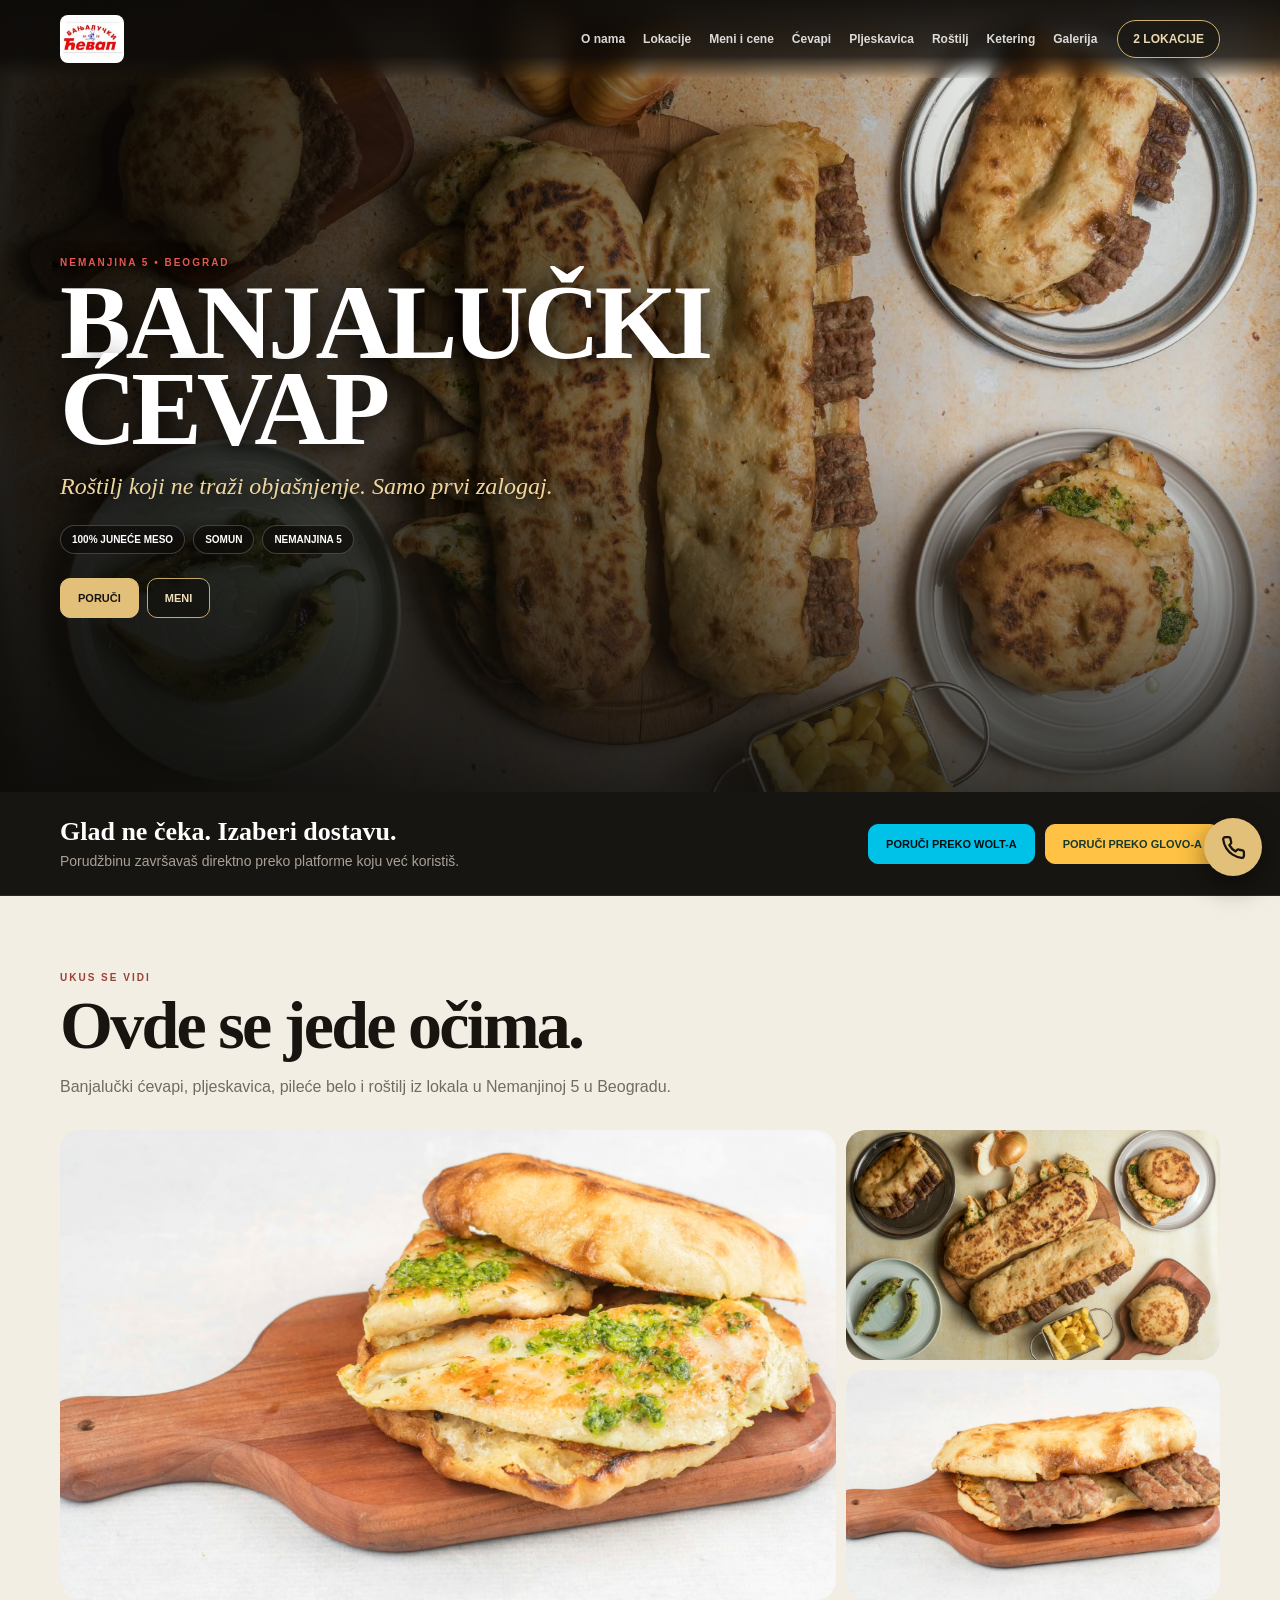
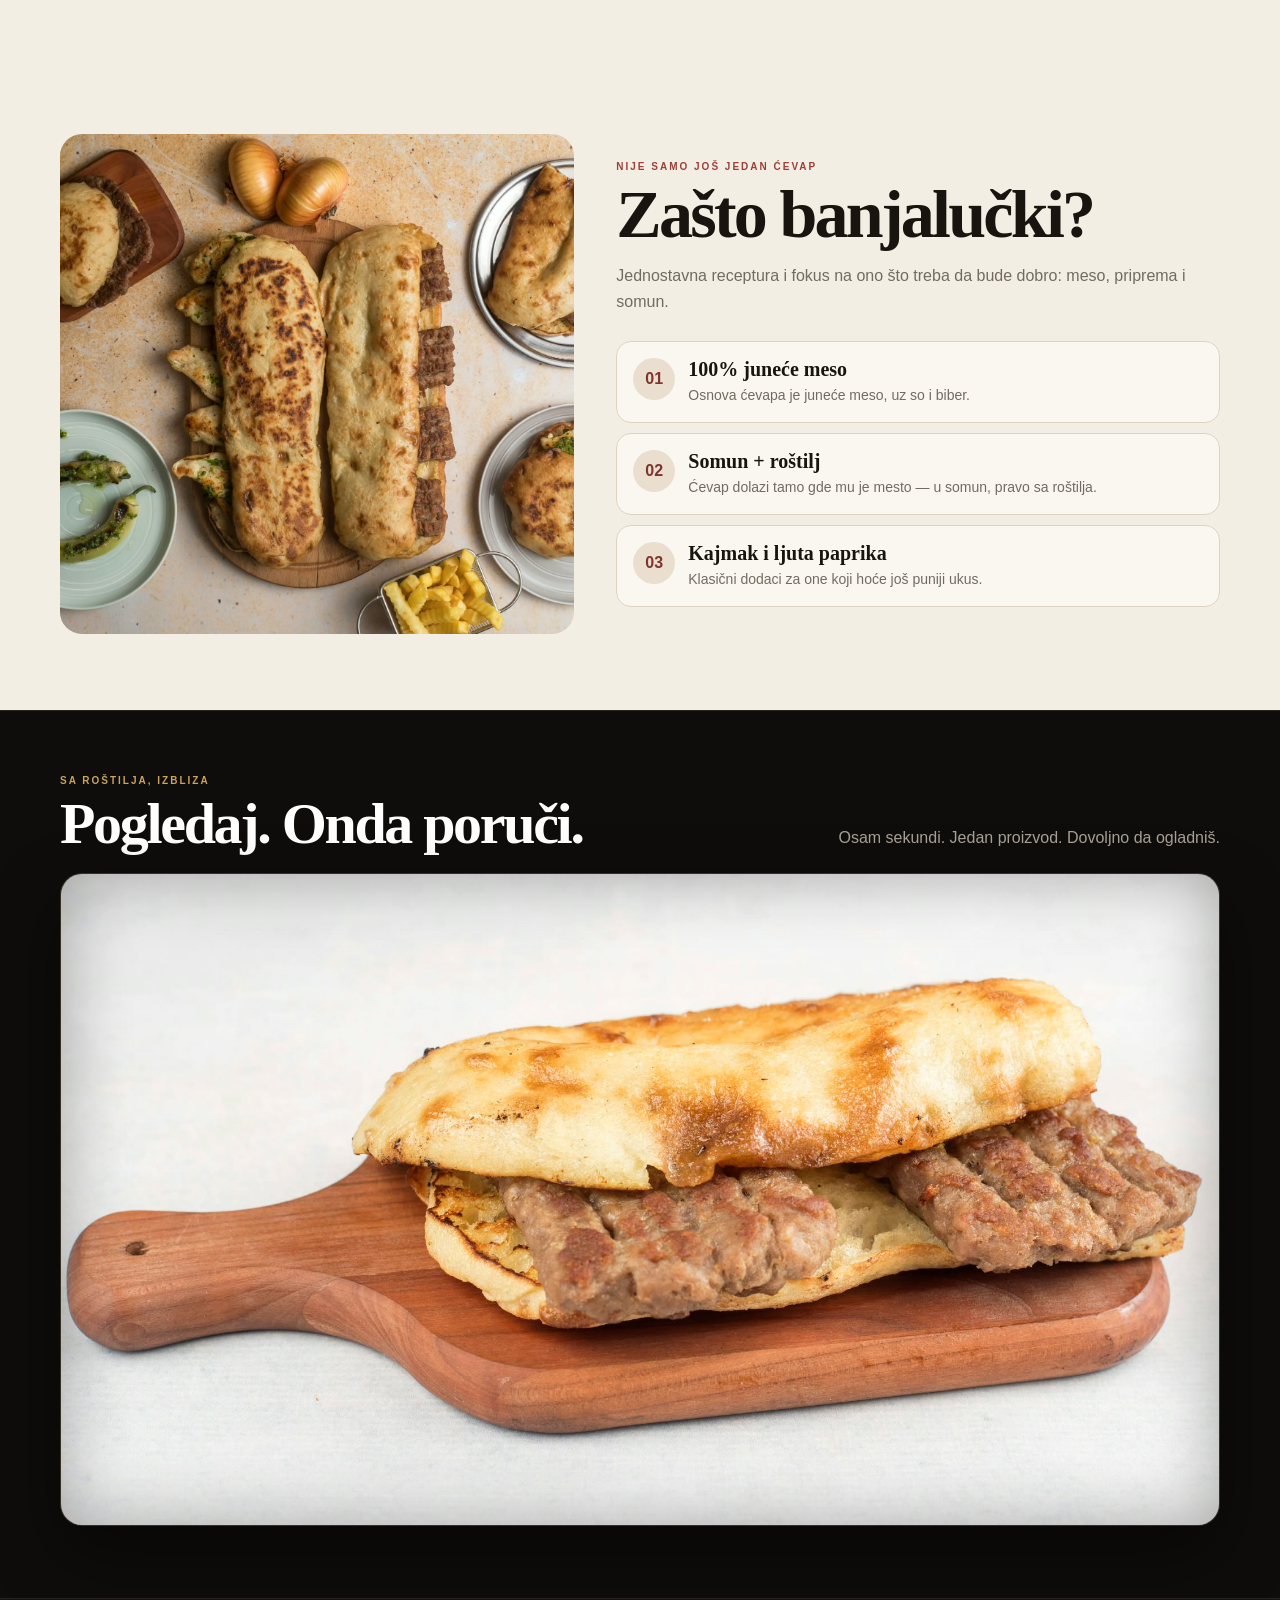
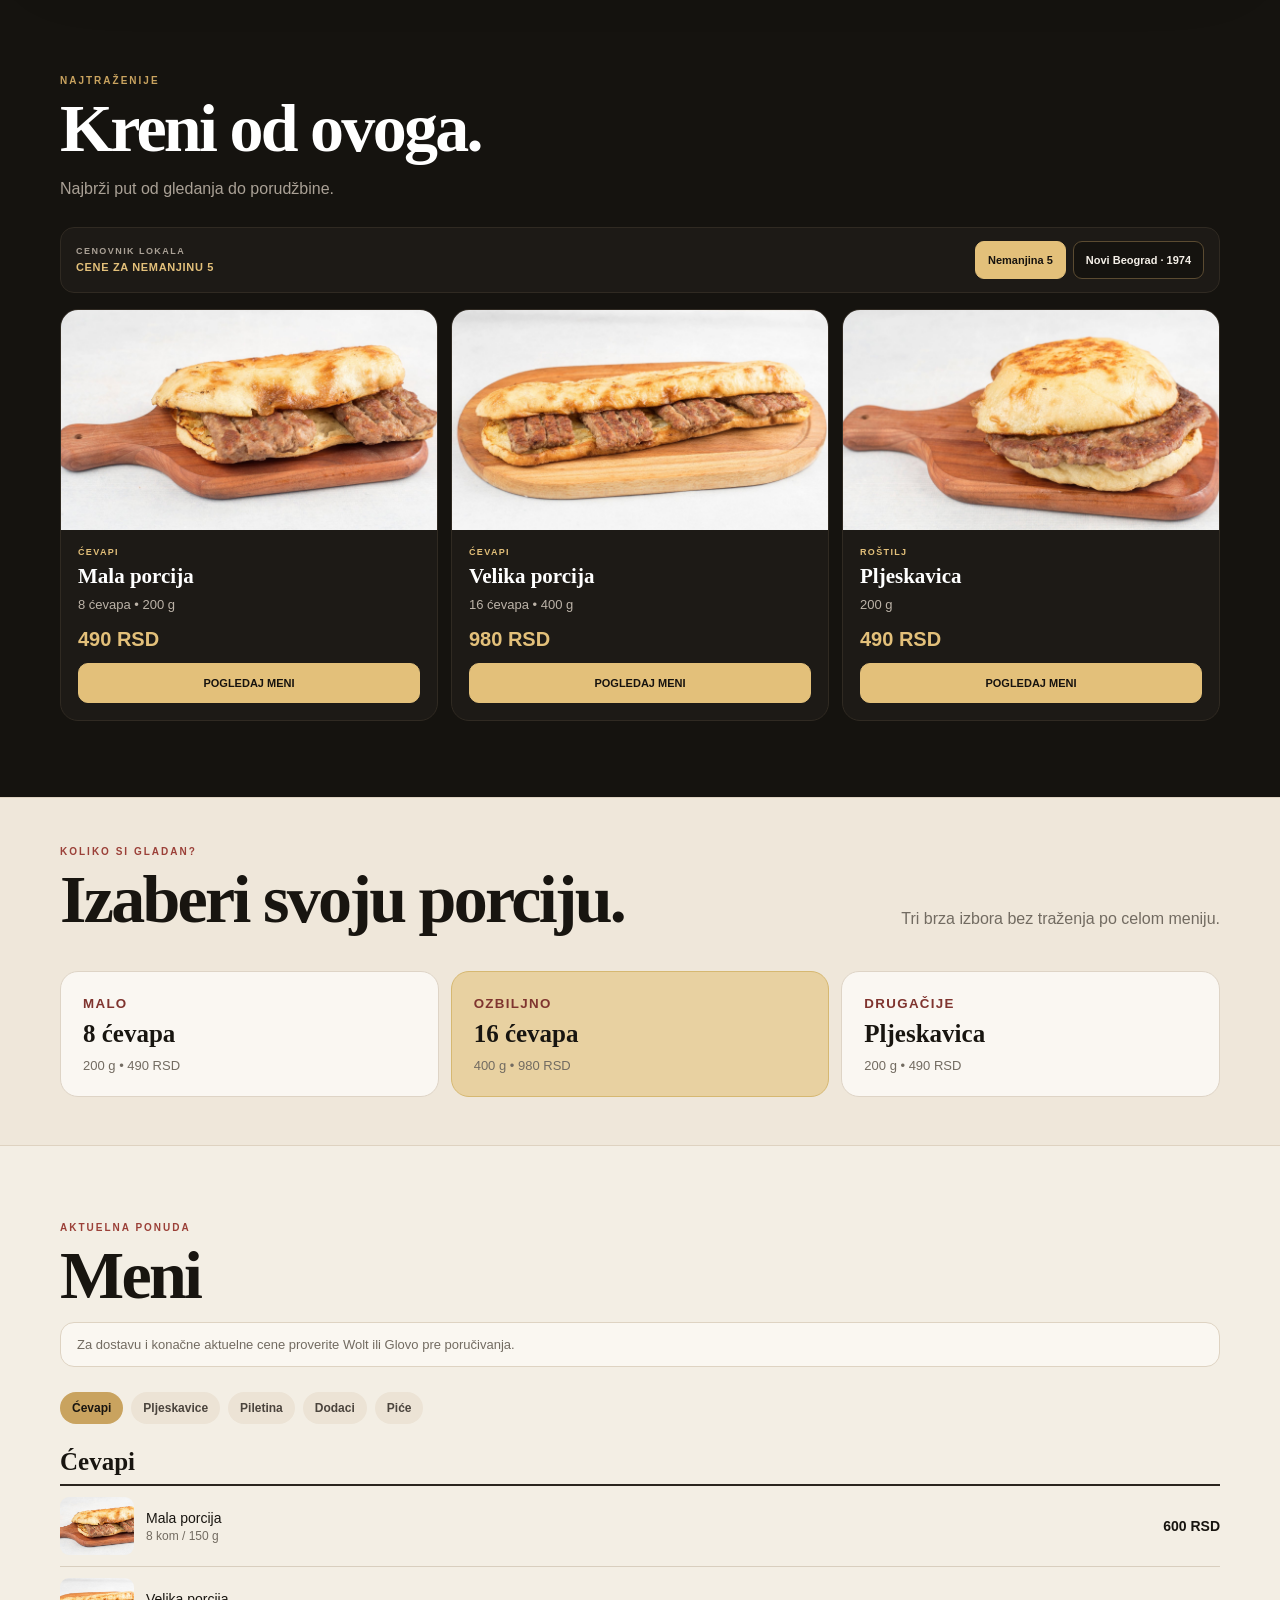
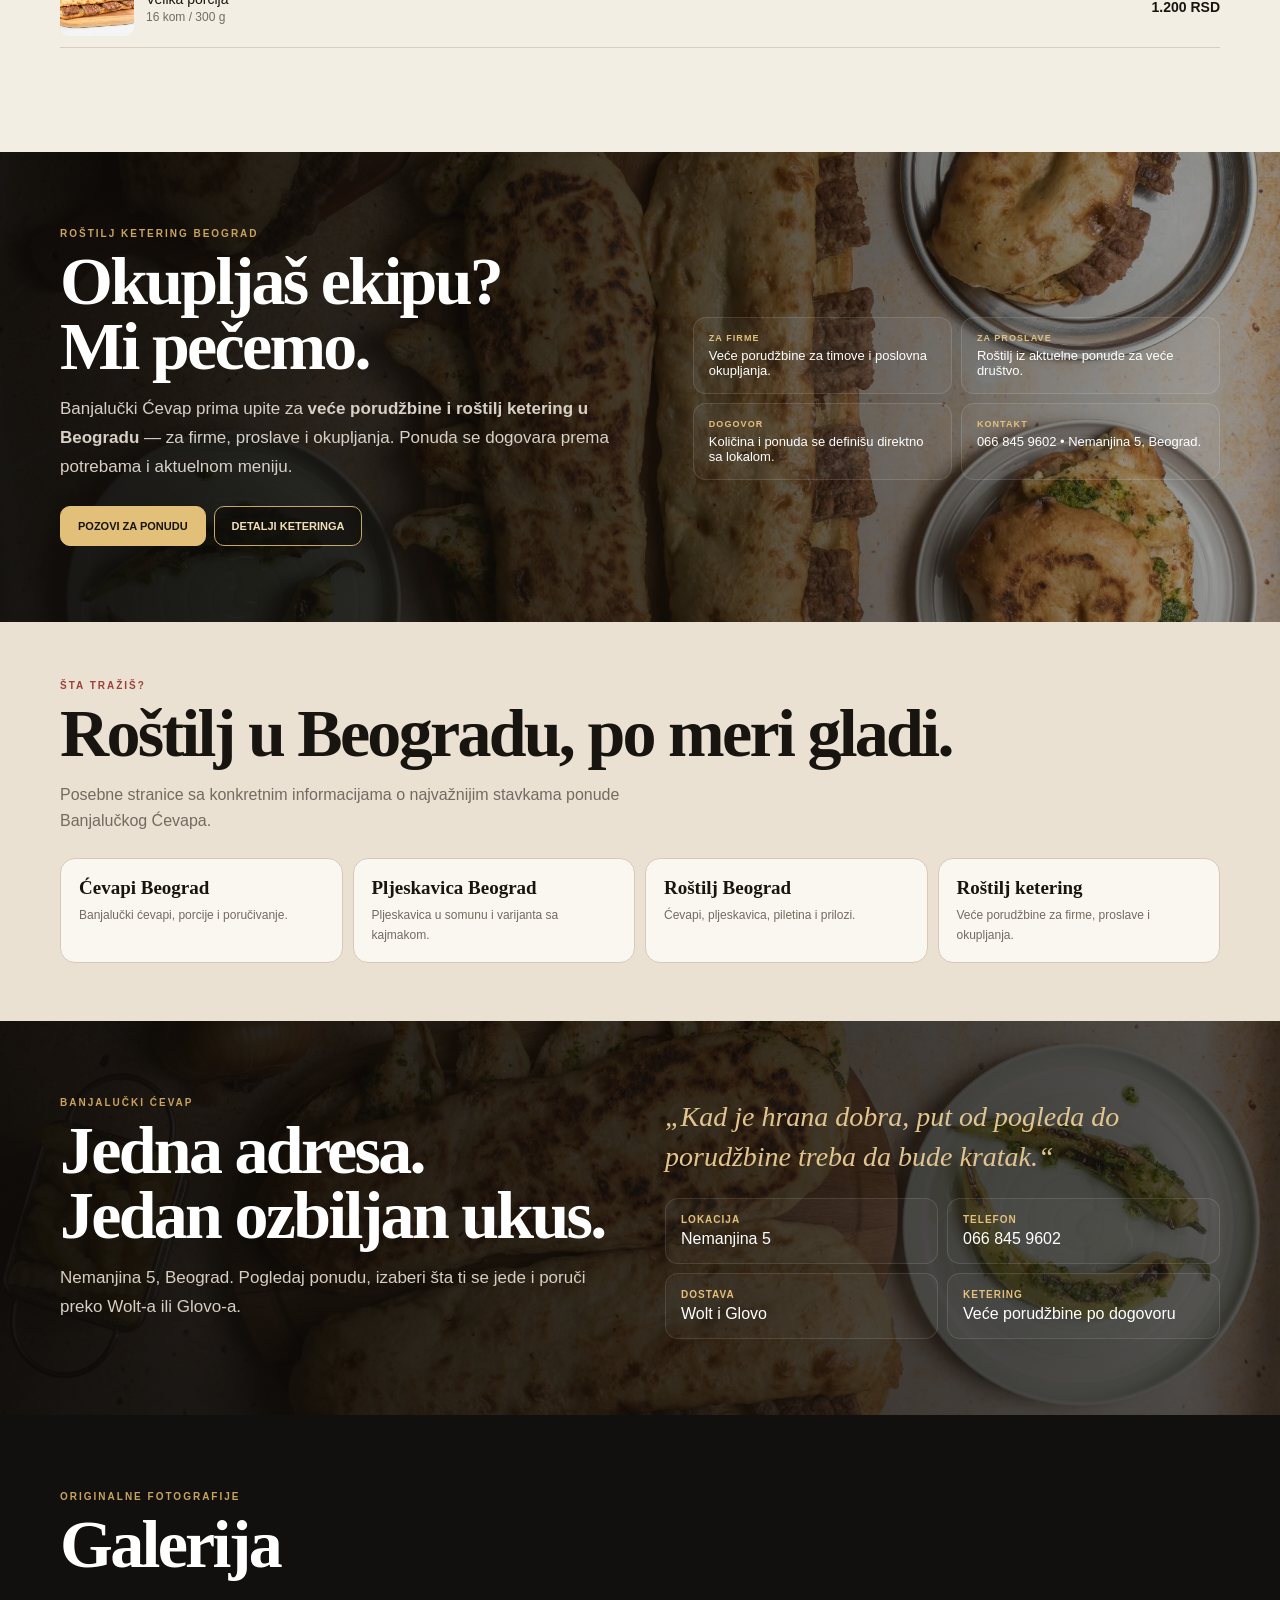
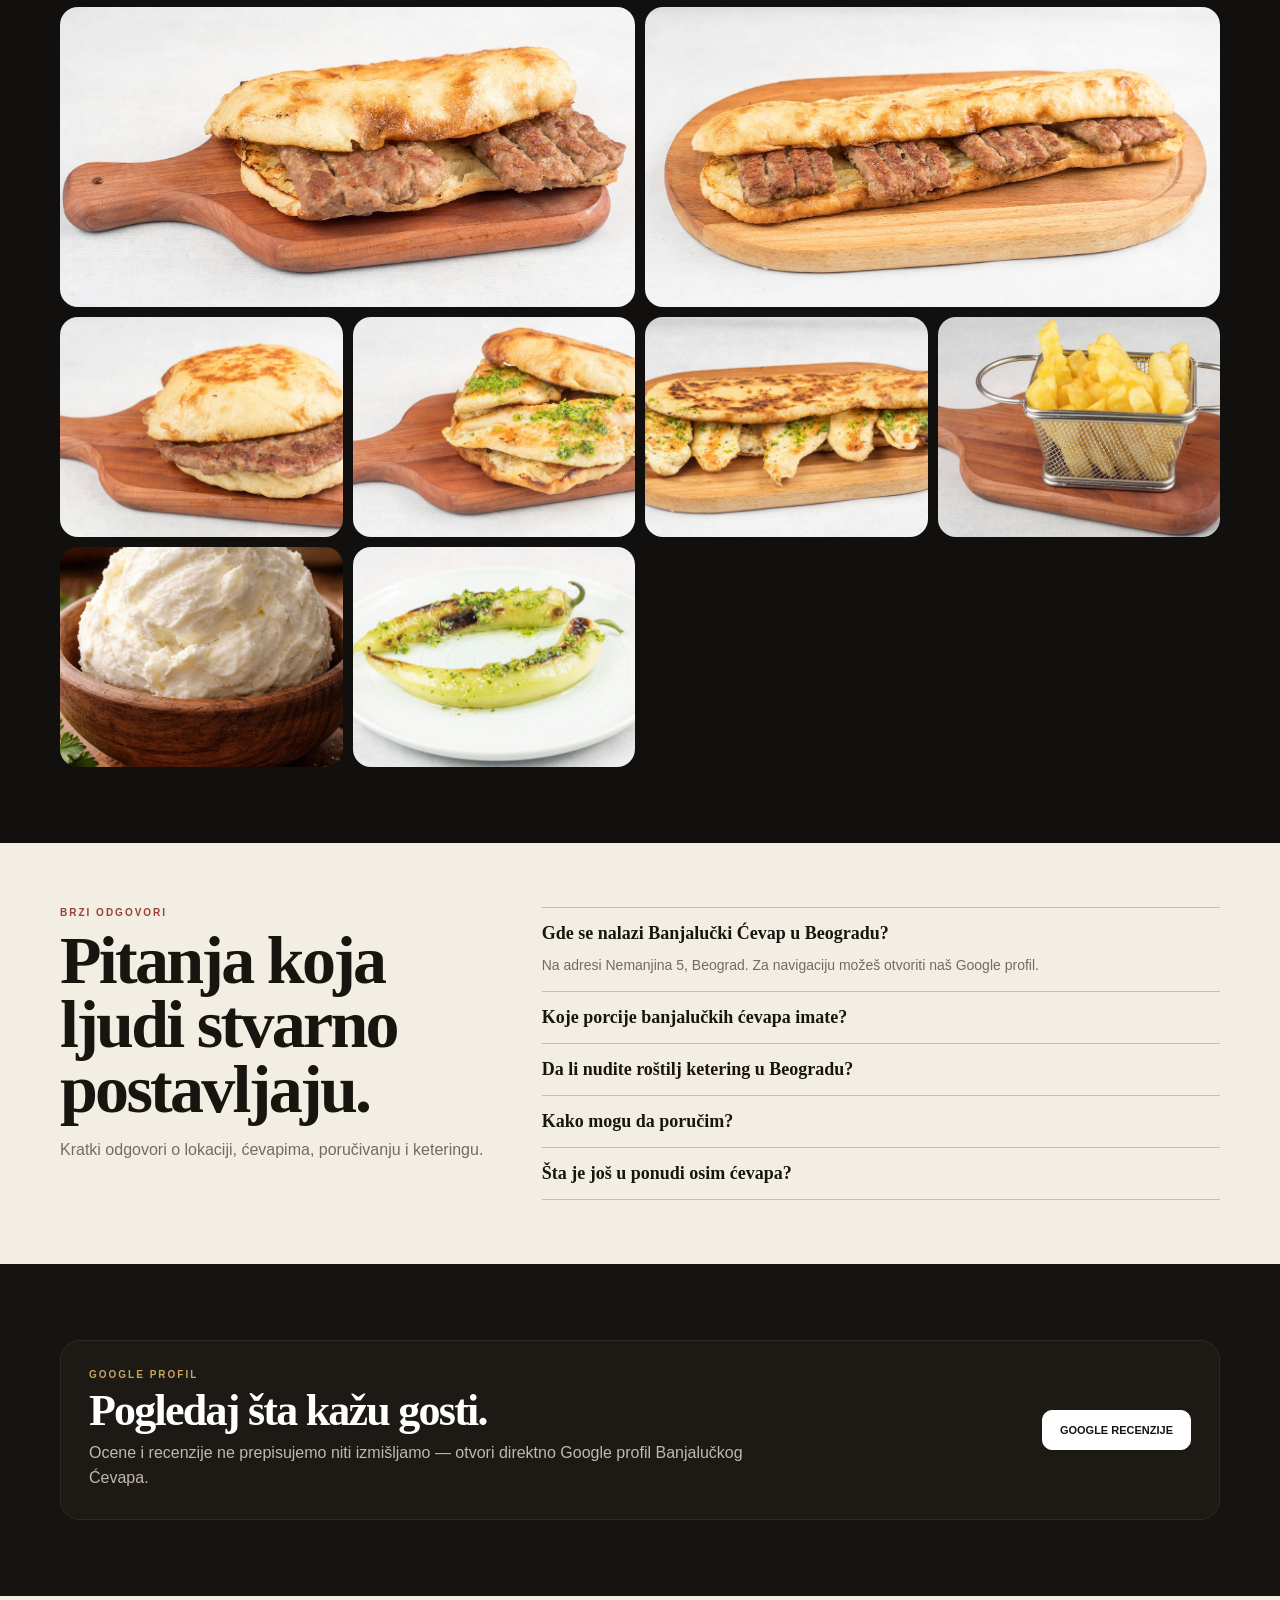
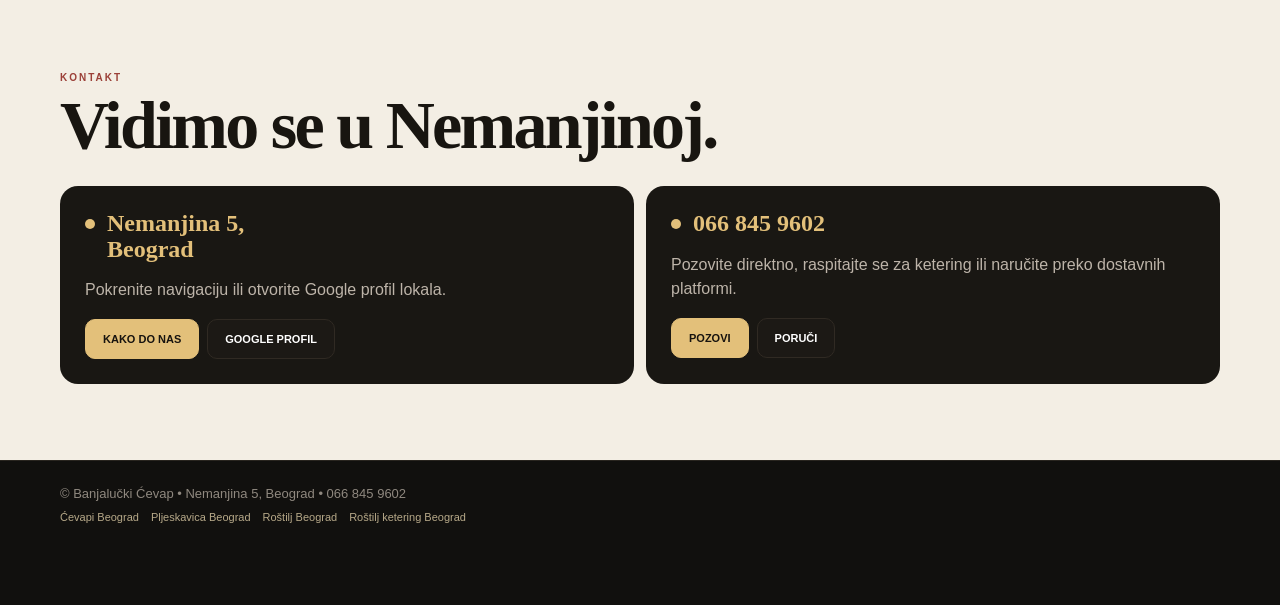
==== commit 365c02e7: "Show featured prices by selected location" ====
--- a/index.html
+++ b/index.html
@@ -1 +1 @@
-<!doctype html><html lang="sr"><head><meta charset="utf-8"><meta name="viewport" content="width=device-width,initial-scale=1"><meta name="theme-color" content="#11100e"><title>Banjalučki Ćevap Beograd | Roštilj, pljeskavica i ketering</title><meta name="description" content="Banjalučki Ćevap u Nemanjinoj 5, Beograd. Banjalučki ćevapi, pljeskavica, pileće belo, prilozi i roštilj ketering za veće porudžbine. Poručite preko Wolt-a ili Glovo-a."><link rel="canonical" href="https://banjalucki-cevap.vercel.app/"><meta property="og:type" content="restaurant"><meta property="og:title" content="Banjalučki Ćevap Beograd | Nemanjina 5"><meta property="og:description" content="Banjalučki ćevapi, roštilj i ketering za veće porudžbine u Beogradu."><meta property="og:url" content="https://banjalucki-cevap.vercel.app/"><meta property="og:image" content="https://banjalucki-cevap.vercel.app/IMG-20260912-WA0012.jpg"><meta name="twitter:card" content="summary_large_image"><script type="application/ld+json">{"@context":"https://schema.org","@graph":[{"@type":"Restaurant","@id":"https://banjalucki-cevap.vercel.app/#restaurant","name":"Banjalučki Ćevap","url":"https://banjalucki-cevap.vercel.app/","telephone":"+381668459602","image":["https://banjalucki-cevap.vercel.app/IMG-20260912-WA0012.jpg","https://banjalucki-cevap.vercel.app/IMG-20260912-WA0014.jpg"],"address":{"@type":"PostalAddress","streetAddress":"Nemanjina 5","addressLocality":"Beograd","addressCountry":"RS"},"servesCuisine":["Banjalučki ćevapi","Roštilj"],"hasMenu":"https://banjalucki-cevap.vercel.app/#meni","sameAs":["https://wolt.com/sr/srb/belgrade/restaurant/banjalucki-cevap","https://glovo.go.link/open?link_type=store&store_id=155594&adjust_t=s321jkn","https://share.google/LttOaKfkoDdpvW1ZL"]},{"@type":"FAQPage","mainEntity":[{"@type":"Question","name":"Gde se nalazi Banjalučki Ćevap u Beogradu?","acceptedAnswer":{"@type":"Answer","text":"Banjalučki Ćevap se nalazi u Nemanjinoj 5 u Beogradu."}},{"@type":"Question","name":"Koje porcije banjalučkih ćevapa su u ponudi?","acceptedAnswer":{"@type":"Answer","text":"U ponudi su mala porcija od 8 ćevapa / 150 g i velika porcija od 16 ćevapa / 300 g."}},{"@type":"Question","name":"Da li Banjalučki Ćevap nudi ketering?","acceptedAnswer":{"@type":"Answer","text":"Da. Banjalučki Ćevap prima upite za veće porudžbine i roštilj ketering za firme, proslave i okupljanja. Za ponudu je potrebno pozvati lokal."}},{"@type":"Question","name":"Kako mogu da poručim hranu?","acceptedAnswer":{"@type":"Answer","text":"Porudžbina se može završiti preko Wolt-a ili Glovo-a, a lokal možete kontaktirati i telefonom na 066 845 9602."}},{"@type":"Question","name":"Šta još ima u ponudi osim ćevapa?","acceptedAnswer":{"@type":"Answer","text":"U aktuelnoj ponudi su i pljeskavica, pljeskavica sa kajmakom, pileće belo meso, pomfrit, kajmak i ljuta paprika."}}]}]}</script><style>:root{--bg:#11100e;--cream:#f3eee4;--ink:#181510;--muted:#726b61;--gold2:#e3c07a;--accent:#9b4038;--accent2:#7f342f;--line:#d8cebe}*{box-sizing:border-box}html{scroll-behavior:smooth}body{margin:0;background:var(--bg);color:#fff;font-family:Arial,sans-serif;overflow-x:hidden}a{color:inherit;text-decoration:none}img{display:block;width:100%}.w{width:min(1160px,calc(100% - 40px));margin:auto}.eyebrow,.kicker{font-size:10px;letter-spacing:.2em;text-transform:uppercase;font-weight:900;color:var(--accent)}.title{font:900 clamp(40px,6vw,68px)/.95 Georgia,serif;letter-spacing:-.04em;margin:10px 0 15px}.desc{max-width:650px;color:var(--muted);line-height:1.65;font-size:16px}.btn{display:inline-flex;align-items:center;justify-content:center;padding:13px 17px;border:1px solid #ffffff35;border-radius:10px;font-size:11px;font-weight:900}.btn.primary{background:var(--gold2);border-color:var(--gold2);color:#17130f}.btn.soft{background:#100e0a99;border-color:#c7a86b;color:#f0dfb9}.btn.light{background:#fff;color:var(--ink);border-color:#fff}.btn.dark{background:#1c1915;border-color:#302a23}.btn.wolt{background:#00c2e8;border-color:#00c2e8;color:#001014}.btn.glovo{background:#ffc244;border-color:#ffc244;color:#173a2d}header{position:fixed;inset:0 0 auto;z-index:70;background:linear-gradient(180deg,#0c0a08e8 0%,#0c0a08b8 70%,transparent 100%);backdrop-filter:blur(8px);-webkit-backdrop-filter:blur(8px)}.nav{height:78px;display:flex;align-items:center;gap:20px}.logo{width:auto;height:48px;background:#fff;border-radius:8px}.nav nav{display:flex;gap:18px;margin-left:auto;font-size:12px;font-weight:800}.nav nav a{opacity:.82}.phone{background:#1b1814cc;border:1px solid #cfb06e;color:#ead8b0;padding:11px 15px;border-radius:999px;font-weight:900;font-size:12px}.hamburger{display:none;width:44px;height:44px;border:1px solid #cfb06e;border-radius:50%;background:#17130fd9;color:#ead8b0;align-items:center;justify-content:center;cursor:pointer}.hamburger span,.hamburger span:before,.hamburger span:after{display:block;width:18px;height:2px;background:currentColor;position:relative;border-radius:2px}.hamburger span:before,.hamburger span:after{content:"";position:absolute;left:0}.hamburger span:before{top:-6px}.hamburger span:after{top:6px}.mobile-menu{display:none;position:fixed;z-index:69;top:62px;left:0;right:0;background:#11100ef7;border-top:1px solid #ffffff12;border-bottom:1px solid #3b3328;padding:12px 15px 18px;box-shadow:0 18px 35px #0008}.mobile-menu.open{display:grid}.mobile-menu a{padding:13px 8px;border-bottom:1px solid #ffffff12;font-weight:800;font-size:13px}.mobile-menu a:last-child{border-bottom:0}.hero{min-height:88svh;position:relative;display:flex;align-items:flex-end;overflow:hidden;background:#090806 url('IMG-20260912-WA0012.jpg') center/cover no-repeat}.hero-video{position:absolute;inset:0;width:100%;height:100%;object-fit:cover;object-position:center;z-index:0}.hero:before{content:"";position:absolute;z-index:1;inset:0;background:linear-gradient(90deg,#090806e3 0%,#0908069c 39%,#0908061c 75%),linear-gradient(0deg,#11100ec9 0%,transparent 44%)}.hero-inner{position:relative;z-index:2;padding:145px 0 62px;max-width:660px}.hero h1{font:900 clamp(58px,9vw,106px)/.82 Georgia,serif;letter-spacing:-.05em;text-transform:uppercase;margin:12px 0 17px;text-shadow:0 4px 28px #000}.hero .kicker{color:#df5a50;text-shadow:0 1px 8px #000,0 0 18px #0009}.hero .lead{font:italic 24px/1.38 Georgia,serif;color:#f0d69e;max-width:530px;margin:0 0 22px;text-shadow:0 2px 18px #000}.meta{display:flex;gap:8px;flex-wrap:wrap;margin:0 0 24px}.meta span{border:1px solid #ffffff35;background:#0f0d0bc7;border-radius:999px;padding:8px 11px;font-size:10px;font-weight:800}.actions{display:flex;gap:8px;flex-wrap:wrap}.order-strip{background:#171511;padding:25px 0;border-bottom:1px solid #29251f}.order-inner{display:grid;grid-template-columns:1fr auto;gap:26px;align-items:center}.order-copy strong{display:block;font:800 26px Georgia,serif;margin-bottom:5px}.order-copy span{color:#aaa196;font-size:14px}.order-buttons{display:flex;gap:10px}.order-buttons .btn{min-width:150px}section{padding:76px 0}.paper{background:var(--cream);color:var(--ink)}.visuals{display:grid;grid-template-columns:1.35fr .65fr;gap:10px;margin-top:30px}.visual-main,.visual-small{overflow:hidden;border-radius:20px;background:#ddd}.visual-main{height:470px}.visual-side{display:grid;gap:10px}.visual-small{height:230px}.visuals img{height:100%;object-fit:cover}.why{padding-top:58px}.why-grid{display:grid;grid-template-columns:.92fr 1.08fr;gap:42px;align-items:center}.why-photo{height:500px;border-radius:22px;overflow:hidden}.why-photo img{height:100%;object-fit:cover}.reasons{display:grid;gap:10px;margin-top:25px}.reason{display:grid;grid-template-columns:42px 1fr;gap:13px;padding:16px;background:#faf7f1;border:1px solid #ded3c2;border-radius:15px}.reason-num{width:42px;height:42px;border-radius:50%;display:grid;place-items:center;background:#eadfcf;color:var(--accent2);font-weight:900}.reason h3{margin:0 0 4px;font:800 20px Georgia,serif}.reason p{margin:0;color:var(--muted);line-height:1.5;font-size:14px}.cinema{background:#0e0d0b;padding:64px 0 72px;border-top:1px solid #28231e;border-bottom:1px solid #28231e}.cinema-head{display:flex;justify-content:space-between;gap:30px;align-items:end;margin-bottom:22px}.cinema-head .title{font-size:clamp(38px,5vw,58px);margin-bottom:0}.cinema-head p{max-width:430px;color:#aaa196;line-height:1.55;margin:0}.cinema-frame{position:relative;overflow:hidden;border-radius:22px;background:#181511;aspect-ratio:16/9;box-shadow:0 28px 70px #0007;border:1px solid #c9a35f30}.cinema-frame:after{content:"";position:absolute;inset:0;pointer-events:none;box-shadow:inset 0 0 70px #0005}.cinema-frame video{display:block;width:100%;height:100%;object-fit:cover}.popular{background:#15130f}.popular-grid{display:grid;grid-template-columns:repeat(3,1fr);gap:13px;margin-top:28px}.product{background:#1d1a16;border:1px solid #302a22;border-radius:18px;overflow:hidden}.product img{height:220px;object-fit:cover}.product-body{padding:17px}.product-tag{color:var(--gold2);font-size:9px;font-weight:900;letter-spacing:.15em;text-transform:uppercase}.product h3{font:800 21px/1.12 Georgia,serif;margin:8px 0}.product p{color:#bcb3a8;font-size:13px;line-height:1.45;margin:0 0 13px}.price{font-size:20px;font-weight:900;color:var(--gold2);margin-bottom:12px}.product .btn{width:100%}.hunger{background:#efe7da;color:var(--ink);padding:48px 0;border-top:1px solid #ded2c0;border-bottom:1px solid #ded2c0}.hunger-head{display:flex;justify-content:space-between;gap:30px;align-items:end;margin-bottom:24px}.hunger-head p{max-width:520px;color:var(--muted);line-height:1.5}.hunger-grid{display:grid;grid-template-columns:repeat(3,1fr);gap:12px}.hunger-card{background:#faf7f2;border:1px solid #ded4c6;border-radius:18px;padding:22px}.hunger-card.featured{background:#e8d1a1;border-color:#d6b871}.hunger-card small{color:var(--accent2);font-weight:900;letter-spacing:.1em;text-transform:uppercase}.hunger-card strong{font:800 25px Georgia,serif;display:block;margin:8px 0}.hunger-card span{font-size:13px;color:var(--muted)}.menu-nav{display:flex;gap:8px;flex-wrap:wrap;margin:18px 0 24px}.menu-nav a{padding:9px 12px;background:#ece3d5;border-radius:999px;font-size:12px;font-weight:800;color:#4b443d}.menu{display:grid;grid-template-columns:1.05fr .95fr;gap:44px}.cat{margin-bottom:28px}.cat h3{font:800 25px Georgia,serif;border-bottom:2px solid #2a241e;padding-bottom:8px;margin:0}.row{display:grid;grid-template-columns:1fr auto;gap:14px;padding:10px 0;border-bottom:1px solid var(--line);font-size:14px}.menu-product-row{grid-template-columns:74px 1fr auto;align-items:center;gap:12px;padding:11px 0}.menu-product-img{width:74px;height:58px;object-fit:cover;border-radius:9px;background:#e7ddcf}.row strong{white-space:nowrap}.row em{font-style:normal;color:var(--muted);font-size:12px;display:block;margin-top:3px}.menu-note{background:#faf7f1;border:1px solid #ded3c2;border-radius:14px;padding:14px 16px;color:var(--muted);font-size:13px;margin-bottom:25px}.catering{position:relative;background:linear-gradient(90deg,#0c0a08f2 0%,#0c0a08c7 45%,#0c0a0855 100%),url('IMG-20260912-WA0012.jpg') center/cover;color:#fff}.catering-grid{display:grid;grid-template-columns:1.05fr .95fr;gap:50px;align-items:center}.catering .title{max-width:660px}.catering p{max-width:620px;color:#d8d0c6;line-height:1.7;font-size:17px}.catering-points{display:grid;grid-template-columns:1fr 1fr;gap:9px;margin-top:22px}.catering-point{padding:15px;border-radius:13px;border:1px solid #ffffff1f;background:#ffffff0b;font-size:13px}.catering-point b{display:block;color:var(--gold2);margin-bottom:5px;text-transform:uppercase;font-size:9px;letter-spacing:.12em}.catering-cta{margin-top:24px;display:flex;gap:8px;flex-wrap:wrap}.seo-hub{background:#ebe1d2;color:var(--ink);padding:58px 0}.seo-links{display:grid;grid-template-columns:repeat(4,1fr);gap:10px;margin-top:24px}.seo-link{background:#faf7f1;border:1px solid #d7c9b7;border-radius:15px;padding:18px;transition:.2s}.seo-link:hover{transform:translateY(-2px)}.seo-link b{display:block;font:800 19px Georgia,serif;margin-bottom:6px}.seo-link span{font-size:12px;color:var(--muted);line-height:1.45}.story{background:linear-gradient(90deg,#0c0a08f1,#0c0a08b0),url('IMG-20260912-WA0009.jpg') center/cover}.storygrid{display:grid;grid-template-columns:1fr 1fr;gap:50px;align-items:center}.story p{color:#d7cec2;line-height:1.7;font-size:17px}.quote{font:italic 28px/1.4 Georgia,serif;color:#e2c58e}.facts{display:grid;grid-template-columns:1fr 1fr;gap:9px;margin-top:22px}.fact{border:1px solid #ffffff1d;background:#ffffff08;padding:15px;border-radius:13px}.fact b{display:block;color:var(--gold2);font-size:10px;letter-spacing:.1em;text-transform:uppercase;margin-bottom:5px}.gallery{display:grid;grid-template-columns:1.35fr .65fr;gap:10px;margin-top:30px}.gallery-main,.gallery-side{display:grid;gap:10px}.gallery-main{grid-template-rows:340px 225px}.gallery-side{grid-template-rows:225px 340px}.gallery-item{overflow:hidden;border-radius:18px;background:#191612}.gallery-item img{height:100%;object-fit:cover}.gallery.gallery-new{grid-template-columns:repeat(4,1fr);gap:10px}.gallery.gallery-new .gallery-item{height:220px}.gallery.gallery-new .gallery-item:nth-child(1),.gallery.gallery-new .gallery-item:nth-child(2){grid-column:span 2;height:300px}.faq{background:var(--cream);color:var(--ink);padding:64px 0}.faq-grid{display:grid;grid-template-columns:.78fr 1.22fr;gap:48px;align-items:start}.faq-list{border-top:1px solid #cabdaa}.faq details{border-bottom:1px solid #cabdaa;padding:15px 0}.faq summary{cursor:pointer;font:800 18px Georgia,serif;list-style:none}.faq summary::-webkit-details-marker{display:none}.faq details p{color:var(--muted);line-height:1.6;font-size:14px;margin:10px 0 0}.reviews{background:#161410}.review-box{display:grid;grid-template-columns:1fr auto;gap:30px;align-items:center;border:1px solid #2e2923;border-radius:20px;padding:28px;background:#1d1a16}.review-box p{color:#c1b8ad;line-height:1.6;margin:7px 0 0;max-width:660px}.contact{display:grid;grid-template-columns:1fr 1fr;gap:12px;margin-top:28px}.contact-card{background:#191713;color:#fff;border-radius:18px;padding:25px}.contact-title{display:flex;align-items:flex-start;gap:12px;margin-bottom:10px}.dot{width:10px;height:10px;border-radius:50%;background:var(--gold2);margin-top:8px;flex:0 0 auto}.contact-card h3{font:800 24px/1.08 Georgia,serif;color:var(--gold2);margin:0}.contact-card p{color:#bdb4a9;line-height:1.55}.contact-actions{display:flex;gap:8px;flex-wrap:wrap}.footer{padding:25px 0 82px;color:#8f887f;border-top:1px solid #29251f;font-size:13px}.footer-links{display:flex;gap:12px;flex-wrap:wrap;margin-top:10px;font-size:11px}.footer-links a{color:#b7a989}.contact-float{position:fixed;right:18px;bottom:24px;z-index:80;display:flex;flex-direction:column;align-items:flex-end;gap:8px}.contact-options{display:grid;gap:8px;opacity:0;transform:translateY(10px) scale(.96);pointer-events:none;transition:opacity .18s ease,transform .18s ease}.contact-float.open .contact-options{opacity:1;transform:none;pointer-events:auto}.contact-options a{min-width:106px;padding:10px 13px;border-radius:999px;font-size:10px;font-weight:900;text-align:center;box-shadow:0 8px 24px #0005}.contact-options .call{background:#e3c07a;color:#17130f}.contact-options .viber{background:#7360f2;color:#fff}.contact-options .wa{background:#25d366;color:#102416}.contact-toggle{width:58px;height:58px;border:0;border-radius:50%;display:grid;place-items:center;background:#e3c07a;color:#17130f;box-shadow:0 10px 28px #0007;cursor:pointer}.contact-toggle svg{width:25px;height:25px}.contact-float.open .contact-toggle{transform:rotate(-8deg)}.mobilebar{display:none}@media(max-width:900px){.why-grid,.catering-grid,.faq-grid{grid-template-columns:1fr}.why-photo{height:390px}.popular-grid{grid-template-columns:1fr 1fr}.seo-links{grid-template-columns:1fr 1fr}}@media(max-width:760px){.w{width:min(100% - 30px,1160px)}.nav{height:62px}.logo{height:42px}.nav nav{display:none}.phone{margin-left:auto;font-size:10px;padding:9px 11px}.hamburger{display:flex}.hero{min-height:78svh}.hero-video{object-position:center center}.hero:before{background:linear-gradient(0deg,#11100ed6 0%,#0908066f 48%,#09080622 100%)}.hero-inner{padding:88px 0 60px;max-width:340px}.hero h1{font-size:43px;margin:9px 0 12px}.hero .lead{font-size:16px;max-width:285px;margin-bottom:14px}.meta{margin-bottom:15px}.meta span{font-size:9px;padding:7px 9px}.btn{font-size:9px;padding:10px 11px}.actions .btn{min-width:92px}.order-inner{grid-template-columns:1fr;gap:14px}.order-copy strong{font-size:22px}.order-buttons{display:grid;grid-template-columns:1fr 1fr}.order-buttons .btn{min-width:0}section{padding:52px 0}.title{font-size:39px}.desc{font-size:14px}.visuals{grid-template-columns:1fr}.visual-main{height:285px}.visual-side{grid-template-columns:1fr 1fr}.visual-small{height:150px}.why{padding-top:42px}.why-photo{height:280px}.why-grid{gap:24px}.reason{padding:13px}.cinema{padding:46px 0 52px}.cinema-head{display:block;margin-bottom:16px}.cinema-head p{margin-top:10px;font-size:13px}.cinema-frame{border-radius:14px}.popular-grid{grid-template-columns:1fr}.product{display:grid;grid-template-columns:42% 58%}.product img{height:100%;min-height:190px}.product-body{padding:15px}.hunger-head{display:block}.hunger-grid{grid-template-columns:repeat(3,145px);overflow-x:auto}.hunger-card{min-width:140px;padding:16px}.hunger-card strong{font-size:20px}.menu{grid-template-columns:1fr;gap:0}.menu-product-row{grid-template-columns:68px 1fr auto}.menu-product-img{width:68px;height:54px}.menu-nav{position:sticky;top:0;z-index:8;background:var(--cream);padding:10px 0;margin:8px 0 18px;overflow-x:auto;flex-wrap:nowrap}.menu-nav a{white-space:nowrap}.catering-points{grid-template-columns:1fr 1fr}.seo-links{grid-template-columns:1fr}.storygrid,.contact,.gallery{grid-template-columns:1fr}.storygrid{gap:26px}.quote{font-size:24px}.gallery-main,.gallery-side{grid-template-columns:1fr 1fr;grid-template-rows:none}.gallery.gallery-new{grid-template-columns:repeat(2,1fr)}.gallery.gallery-new .gallery-item{height:185px}.gallery.gallery-new .gallery-item:nth-child(1),.gallery.gallery-new .gallery-item:nth-child(2){grid-column:span 2;height:245px}.gallery-item{height:175px}.gallery-main .gallery-item:first-child{grid-column:span 2;height:235px}.review-box{grid-template-columns:1fr;gap:18px}.contact-float{right:14px;bottom:72px}.contact-options a{min-width:92px;padding:9px 11px;font-size:9px}.contact-toggle{width:54px;height:54px}.mobilebar{position:fixed;z-index:50;bottom:0;left:0;right:0;display:grid;grid-template-columns:repeat(3,1fr);background:#161410;border-top:1px solid #3b3328}.mobilebar a{text-align:center;padding:13px 3px;font-size:11px;font-weight:900}.mobilebar a:first-child{background:#c9a35f;color:#181510}.footer{padding-bottom:76px}}@media(max-width:390px){.hero{min-height:76svh}.hero h1{font-size:41px}.hero-inner{padding-bottom:56px}.visual-side{grid-template-columns:1fr}.visual-small{height:190px}.catering-points{grid-template-columns:1fr}.gallery-main,.gallery-side{grid-template-columns:1fr}.gallery-main .gallery-item:first-child{grid-column:auto;height:215px}.gallery-item{height:195px}.gallery.gallery-new{grid-template-columns:1fr}.gallery.gallery-new .gallery-item,.gallery.gallery-new .gallery-item:nth-child(1),.gallery.gallery-new .gallery-item:nth-child(2){grid-column:auto;height:210px}}</style><link rel="stylesheet" href="/shared-header.css"></head><body><div id="sharedHeader"></div><script src="/shared-header.js"></script><main><section class="hero"><video class="hero-video" autoplay muted loop playsinline preload="auto" poster="IMG-20260912-WA0012.jpg" aria-hidden="true"><source src="banjalucki-cevap-hero-web.mp4" type="video/mp4"></video><div class="w"><div class="hero-inner"><div class="kicker">Nemanjina 5 • Beograd</div><h1>Banjalučki<br>Ćevap</h1><p class="lead">Roštilj koji ne traži objašnjenje. Samo prvi zalogaj.</p><div class="meta"><span>100% JUNEĆE MESO</span><span>SOMUN</span><span>NEMANJINA 5</span></div><div class="actions"><a class="btn primary" href="#poruci">PORUČI</a><a class="btn soft" href="#meni">MENI</a></div></div></div></section><div id="poruci" class="order-strip"><div class="w order-inner"><div class="order-copy"><strong>Glad ne čeka. Izaberi dostavu.</strong><span>Porudžbinu završavaš direktno preko platforme koju već koristiš.</span></div><div class="order-buttons"><a class="btn wolt" target="_blank" rel="noopener" href="https://wolt.com/sr/srb/belgrade/restaurant/banjalucki-cevap">PORUČI PREKO WOLT-A</a><a class="btn glovo" target="_blank" rel="noopener" href="https://glovo.go.link/open?link_type=store&store_id=155594&adjust_t=s321jkn">PORUČI PREKO GLOVO-A</a></div></div></div><section class="paper"><div class="w"><div class="eyebrow">Ukus se vidi</div><h2 class="title">Ovde se jede očima.</h2><p class="desc">Banjalučki ćevapi, pljeskavica, pileće belo i roštilj iz lokala u Nemanjinoj 5 u Beogradu.</p><div class="visuals"><div class="visual-main"><img src="IMG-20260912-WA0011.jpg" alt="Pileće belo meso u somunu - Banjalučki Ćevap Beograd"></div><div class="visual-side"><div class="visual-small"><img src="IMG-20260912-WA0002.jpg" alt="Roštilj i banjalučki ćevapi u Beogradu" loading="lazy"></div><div class="visual-small"><img src="IMG-20260912-WA0000.jpg" alt="Pljeskavica u somunu - Nemanjina 5 Beograd" loading="lazy"></div></div></div></div></section><section id="zasto" class="paper why"><div class="w why-grid"><div class="why-photo"><img src="IMG-20260912-WA0012.jpg" alt="Banjalučki ćevapi i roštilj u Beogradu" loading="lazy"></div><div><div class="eyebrow">Nije samo još jedan ćevap</div><h2 class="title">Zašto banjalučki?</h2><p class="desc">Jednostavna receptura i fokus na ono što treba da bude dobro: meso, priprema i somun.</p><div class="reasons"><div class="reason"><div class="reason-num">01</div><div><h3>100% juneće meso</h3><p>Osnova ćevapa je juneće meso, uz so i biber.</p></div></div><div class="reason"><div class="reason-num">02</div><div><h3>Somun + roštilj</h3><p>Ćevap dolazi tamo gde mu je mesto — u somun, pravo sa roštilja.</p></div></div><div class="reason"><div class="reason-num">03</div><div><h3>Kajmak i ljuta paprika</h3><p>Klasični dodaci za one koji hoće još puniji ukus.</p></div></div></div></div></div></section><section class="cinema"><div class="w"><div class="cinema-head"><div><div class="eyebrow" style="color:#c9a35f">Sa roštilja, izbliza</div><h2 class="title">Pogledaj. Onda poruči.</h2></div><p>Osam sekundi. Jedan proizvod. Dovoljno da ogladniš.</p></div><div class="cinema-frame"><video autoplay muted loop playsinline preload="metadata" poster="IMG-20260912-WA0000.jpg" aria-label="Banjalučki Ćevap proizvod izbliza"><source src="banjalucki-cevap-product-video-web.mp4" type="video/mp4"></video></div></div></section><section id="popularno" class="popular"><div class="w"><div class="eyebrow" style="color:#c9a35f">Najtraženije</div><h2 class="title">Kreni od ovoga.</h2><p class="desc" style="color:#aaa196">Najbrži put od gledanja do porudžbine.</p><div class="popular-grid"><article class="product"><img src="/%C4%86evapi%20150gr.jpeg" alt="Mala porcija banjalučkih ćevapa 8 komada" loading="lazy"><div class="product-body"><div class="product-tag">Ćevapi</div><h3>Mala porcija</h3><p>8 ćevapa • 150 g</p><div class="price">600 RSD</div><a class="btn primary" href="#poruci">PORUČI</a></div></article><article class="product"><img src="/%C4%86evapi%20300gr.jpeg" alt="Velika porcija banjalučkih ćevapa 16 komada" loading="lazy"><div class="product-body"><div class="product-tag">Ćevapi</div><h3>Velika porcija</h3><p>16 ćevapa • 300 g</p><div class="price">1.200 RSD</div><a class="btn primary" href="#poruci">PORUČI</a></div></article><article class="product"><img src="/Pljeskavica%20150%20gr.jpeg" alt="Pljeskavica u somunu Beograd" loading="lazy"><div class="product-body"><div class="product-tag">Roštilj</div><h3>Pljeskavica</h3><p>150 g</p><div class="price">600 RSD</div><a class="btn primary" href="#poruci">PORUČI</a></div></article></div></div></section><section class="hunger"><div class="w"><div class="hunger-head"><div><div class="eyebrow">Koliko si gladan?</div><h2 class="title">Izaberi svoju porciju.</h2></div><p>Tri brza izbora bez traženja po celom meniju.</p></div><div class="hunger-grid"><div class="hunger-card"><small>Malo</small><strong>8 ćevapa</strong><span>150 g • 600 RSD</span></div><div class="hunger-card featured"><small>Ozbiljno</small><strong>16 ćevapa</strong><span>300 g • 1.200 RSD</span></div><div class="hunger-card"><small>Drugačije</small><strong>Pljeskavica</strong><span>150 g • 600 RSD</span></div></div></div></section><section id="meni" class="paper"><div class="w"><div class="eyebrow">Aktuelna ponuda</div><h2 class="title">Meni</h2><div class="menu-note">Za dostavu i konačne aktuelne cene proverite Wolt ili Glovo pre poručivanja.</div><div class="menu-nav"><a href="#cevapi">Ćevapi</a><a href="#pljeskavice">Pljeskavice</a><a href="#piletina">Piletina</a><a href="#dodaci">Dodaci</a><a href="#pice">Piće</a></div><div class="menu"><div><div class="cat" id="cevapi"><h3>Ćevapi</h3><div class="row menu-product-row"><img class="menu-product-img" src="/%C4%86evapi%20150gr.jpeg" alt="Ćevapi 150 g" loading="lazy"><span>Mala porcija<em>8 kom / 150 g</em></span><strong>600 RSD</strong></div><div class="row menu-product-row"><img class="menu-product-img" src="/%C4%86evapi%20300gr.jpeg" alt="Ćevapi 300 g" loading="lazy"><span>Velika porcija<em>16 kom / 300 g</em></span><strong>1.200 RSD</strong></div></div><div class="cat" id="pljeskavice"><h3>Pljeskavice</h3><div class="row menu-product-row"><img class="menu-product-img" src="/Pljeskavica%20150%20gr.jpeg" alt="Pljeskavica 150 g" loading="lazy"><span>Pljeskavica<em>150 g</em></span><strong>600 RSD</strong></div><div class="row menu-product-row"><img class="menu-product-img" src="/Pljeskavica-sa-kajmakom.jpeg" alt="Pljeskavica sa kajmakom 150 g mesa i 40 g kajmaka" loading="lazy"><span>Pljeskavica sa kajmakom<em>150 g + 40 g kajmak</em></span><strong>800 RSD</strong></div></div><div class="cat" id="piletina"><h3>Pileće belo meso</h3><div class="row menu-product-row"><img class="menu-product-img" src="/Pile%C4%87e%20belo%20150gr.jpeg" alt="Pileće belo 150 g" loading="lazy"><span>Pileće belo u somunu<em>150 g</em></span><strong>600 RSD</strong></div><div class="row menu-product-row"><img class="menu-product-img" src="/Pile%C4%87e%20belo%20300%20gr.jpeg" alt="Pileće belo 300 g" loading="lazy"><span>Pileće belo u somunu<em>300 g</em></span><strong>1.200 RSD</strong></div></div></div><div><div class="cat" id="dodaci"><h3>Dodaci</h3><div class="row menu-product-row"><img class="menu-product-img" src="/Pomfrit%20200gr.jpeg" alt="Pomfrit 200 g" loading="lazy"><span>Pomfrit<em>200 g</em></span><strong>350 RSD</strong></div><div class="row menu-product-row"><img class="menu-product-img" src="/Kugla%20kajmaka.jpeg" alt="Kugla kajmaka" loading="lazy"><span>Kajmak</span><strong>180 RSD</strong></div><div class="row menu-product-row"><img class="menu-product-img" src="/Ljute%20paprike%20100gr.jpeg" alt="Ljute paprike 100 g" loading="lazy"><span>Ljuta paprika</span><strong>170 RSD</strong></div></div><div class="cat" id="pice"><h3>Piće</h3><div class="row"><span>Ultra Energy Original 0,5 l</span><strong>200 RSD</strong></div><div class="row menu-product-row"><img class="menu-product-img" src="/Kisela%20voda%200%2C5%20l.jpeg" alt="Kisela voda 0,5 l" loading="lazy"><span>Kisela voda 0,5 l</span><strong>160 RSD</strong></div><div class="row menu-product-row"><img class="menu-product-img" src="/Rosa%20voda%200%2C5%20l.jpeg" alt="Rosa voda 0,5 l" loading="lazy"><span>Rosa voda 0,5 l</span><strong>160 RSD</strong></div><div class="row menu-product-row"><img class="menu-product-img" src="/Coca-Cola%200%2C5%20l.jpeg" alt="Coca-Cola 0,5 l" loading="lazy"><span>Coca-Cola 0,5 l</span><strong>200 RSD</strong></div><div class="row menu-product-row"><img class="menu-product-img" src="/Fanta%200%2C5%20l.jpeg" alt="Fanta 0,5 l" loading="lazy"><span>Fanta 0,5 l</span><strong>200 RSD</strong></div><div class="row menu-product-row"><img class="menu-product-img" src="/Sprite%200%2C5%20l.jpeg" alt="Sprite 0,5 l" loading="lazy"><span>Sprite 0,5 l</span><strong>200 RSD</strong></div><div class="row menu-product-row"><img class="menu-product-img" src="/Schweppes%200%2C5%20l.jpeg" alt="Schweppes 0,5 l" loading="lazy"><span>Schweppes 0,5 l</span><strong>200 RSD</strong></div><div class="row menu-product-row"><img class="menu-product-img" src="/Coca-Cola%20Zero%200%2C5%20l.jpeg" alt="Coca-Cola Zero 0,5 l" loading="lazy"><span>Coca-Cola Zero 0,5 l</span><strong>200 RSD</strong></div><div class="row menu-product-row"><img class="menu-product-img" src="/Fuzetea%20Breskva%200%2C5%20l.jpeg" alt="Fuzetea Breskva 0,5 l" loading="lazy"><span>Fuzetea Breskva 0,5 l</span><strong>240 RSD</strong></div><div class="row menu-product-row"><img class="menu-product-img" src="/Fuzetea%20%C5%A0umsko%20vo%C4%87e%200%2C5%20l.jpeg" alt="Fuzetea Šumsko voće 0,5 l" loading="lazy"><span>Fuzetea Šumsko voće 0,5 l</span><strong>240 RSD</strong></div></div></div></div></div></section><section id="ketering" class="catering"><div class="w catering-grid"><div><div class="eyebrow" style="color:#c9a35f">Roštilj ketering Beograd</div><h2 class="title">Okupljaš ekipu?<br>Mi pečemo.</h2><p>Banjalučki Ćevap prima upite za <strong>veće porudžbine i roštilj ketering u Beogradu</strong> — za firme, proslave i okupljanja. Ponuda se dogovara prema potrebama i aktuelnom meniju.</p><div class="catering-cta"><a class="btn primary" href="tel:+381668459602">POZOVI ZA PONUDU</a><a class="btn soft" href="/ketering-rostilj-beograd/">DETALJI KETERINGA</a></div></div><div class="catering-points"><div class="catering-point"><b>Za firme</b>Veće porudžbine za timove i poslovna okupljanja.</div><div class="catering-point"><b>Za proslave</b>Roštilj iz aktuelne ponude za veće društvo.</div><div class="catering-point"><b>Dogovor</b>Količina i ponuda se definišu direktno sa lokalom.</div><div class="catering-point"><b>Kontakt</b>066 845 9602 • Nemanjina 5, Beograd.</div></div></div></section><section class="seo-hub" aria-labelledby="ponuda-beograd"><div class="w"><div class="eyebrow">Šta tražiš?</div><h2 id="ponuda-beograd" class="title">Roštilj u Beogradu, po meri gladi.</h2><p class="desc">Posebne stranice sa konkretnim informacijama o najvažnijim stavkama ponude Banjalučkog Ćevapa.</p><div class="seo-links"><a class="seo-link" href="/cevapi-beograd/"><b>Ćevapi Beograd</b><span>Banjalučki ćevapi, porcije i poručivanje.</span></a><a class="seo-link" href="/pljeskavica-beograd/"><b>Pljeskavica Beograd</b><span>Pljeskavica u somunu i varijanta sa kajmakom.</span></a><a class="seo-link" href="/rostilj-beograd/"><b>Roštilj Beograd</b><span>Ćevapi, pljeskavica, piletina i prilozi.</span></a><a class="seo-link" href="/ketering-rostilj-beograd/"><b>Roštilj ketering</b><span>Veće porudžbine za firme, proslave i okupljanja.</span></a></div></div></section><section class="story"><div class="w storygrid"><div><div class="eyebrow" style="color:#c9a35f">Banjalučki Ćevap</div><h2 class="title">Jedna adresa.<br>Jedan ozbiljan ukus.</h2><p>Nemanjina 5, Beograd. Pogledaj ponudu, izaberi šta ti se jede i poruči preko Wolt-a ili Glovo-a.</p></div><div><div class="quote">„Kad je hrana dobra, put od pogleda do porudžbine treba da bude kratak.“</div><div class="facts"><div class="fact"><b>Lokacija</b>Nemanjina 5</div><div class="fact"><b>Telefon</b>066 845 9602</div><div class="fact"><b>Dostava</b>Wolt i Glovo</div><div class="fact"><b>Ketering</b>Veće porudžbine po dogovoru</div></div></div></div></section><section id="galerija"><div class="w"><div class="eyebrow" style="color:#c9a35f">Originalne fotografije</div><h2 class="title">Galerija</h2><div class="gallery gallery-new"><div class="gallery-item"><img src="/%C4%86evapi%20150gr.jpeg" alt="Banjalučki ćevapi 150 g" loading="lazy"></div><div class="gallery-item"><img src="/%C4%86evapi%20300gr.jpeg" alt="Banjalučki ćevapi 300 g" loading="lazy"></div><div class="gallery-item"><img src="/Pljeskavica%20150%20gr.jpeg" alt="Pljeskavica 150 g" loading="lazy"></div><div class="gallery-item"><img src="/Pile%C4%87e%20belo%20150gr.jpeg" alt="Pileće belo 150 g" loading="lazy"></div><div class="gallery-item"><img src="/Pile%C4%87e%20belo%20300%20gr.jpeg" alt="Pileće belo 300 g" loading="lazy"></div><div class="gallery-item"><img src="/Pomfrit%20200gr.jpeg" alt="Pomfrit 200 g" loading="lazy"></div><div class="gallery-item"><img src="/Kugla%20kajmaka.jpeg" alt="Kugla kajmaka" loading="lazy"></div><div class="gallery-item"><img src="/Ljute%20paprike%20100gr.jpeg" alt="Ljute paprike 100 g" loading="lazy"></div></div></div></section><section class="faq" id="pitanja"><div class="w faq-grid"><div><div class="eyebrow">Brzi odgovori</div><h2 class="title">Pitanja koja ljudi stvarno postavljaju.</h2><p class="desc">Kratki odgovori o lokaciji, ćevapima, poručivanju i keteringu.</p></div><div class="faq-list"><details open><summary>Gde se nalazi Banjalučki Ćevap u Beogradu?</summary><p>Na adresi Nemanjina 5, Beograd. Za navigaciju možeš otvoriti naš Google profil.</p></details><details><summary>Koje porcije banjalučkih ćevapa imate?</summary><p>Mala porcija ima 8 ćevapa / 150 g, a velika porcija 16 ćevapa / 300 g.</p></details><details><summary>Da li nudite roštilj ketering u Beogradu?</summary><p>Da. Primamo upite za veće porudžbine i roštilj ketering za firme, proslave i okupljanja. Za konkretnu ponudu pozovi 066 845 9602.</p></details><details><summary>Kako mogu da poručim?</summary><p>Za standardnu dostavu porudžbinu možeš završiti preko Wolt-a ili Glovo-a. Za veće porudžbine i ketering pozovi lokal.</p></details><details><summary>Šta je još u ponudi osim ćevapa?</summary><p>Pljeskavica, pljeskavica sa kajmakom, pileće belo meso, pomfrit, kajmak, ljuta paprika i piće iz aktuelne ponude.</p></details></div></div></section><section class="reviews"><div class="w"><div class="review-box"><div><div class="eyebrow" style="color:#c9a35f">Google profil</div><h2 class="title" style="font-size:44px;margin-bottom:8px">Pogledaj šta kažu gosti.</h2><p>Ocene i recenzije ne prepisujemo niti izmišljamo — otvori direktno Google profil Banjalučkog Ćevapa.</p></div><a class="btn light" target="_blank" rel="noopener" href="https://share.google/LttOaKfkoDdpvW1ZL">GOOGLE RECENZIJE</a></div></div></section><section id="kontakt" class="paper"><div class="w"><div class="eyebrow">Kontakt</div><h2 class="title">Vidimo se u Nemanjinoj.</h2><div class="contact"><div class="contact-card"><div class="contact-title"><span class="dot"></span><h3>Nemanjina 5,<br>Beograd</h3></div><p>Pokrenite navigaciju ili otvorite Google profil lokala.</p><div class="contact-actions"><a class="btn primary" target="_blank" rel="noopener" href="https://share.google/LttOaKfkoDdpvW1ZL">KAKO DO NAS</a><a class="btn dark" target="_blank" rel="noopener" href="https://share.google/LttOaKfkoDdpvW1ZL">GOOGLE PROFIL</a></div></div><div class="contact-card"><div class="contact-title"><span class="dot"></span><h3>066 845 9602</h3></div><p>Pozovite direktno, raspitajte se za ketering ili naručite preko dostavnih platformi.</p><div class="contact-actions"><a class="btn primary" href="tel:+381668459602">POZOVI</a><a class="btn dark" href="#poruci">PORUČI</a></div></div></div></div></section></main><footer class="footer"><div class="w">© Banjalučki Ćevap • Nemanjina 5, Beograd • 066 845 9602<div class="footer-links"><a href="/cevapi-beograd/">Ćevapi Beograd</a><a href="/pljeskavica-beograd/">Pljeskavica Beograd</a><a href="/rostilj-beograd/">Roštilj Beograd</a><a href="/ketering-rostilj-beograd/">Roštilj ketering Beograd</a></div></div></footer><div class="contact-float" id="contactFloat" aria-label="Brzi kontakt"><div class="contact-options"><a class="call" href="tel:+381668459602">POZIV</a><a class="viber" href="viber://chat?number=%2B381668459602">VIBER</a><a class="wa" target="_blank" rel="noopener" href="https://wa.me/381668459602">WHATSAPP</a></div><button class="contact-toggle" id="contactToggle" aria-label="Otvori kontakt opcije" aria-expanded="false"><svg viewBox="0 0 24 24" fill="none" stroke="currentColor" stroke-width="2.2" stroke-linecap="round" stroke-linejoin="round" aria-hidden="true"><path d="M22 16.92v3a2 2 0 0 1-2.18 2 19.79 19.79 0 0 1-8.63-3.07 19.5 19.5 0 0 1-6-6A19.79 19.79 0 0 1 2.12 4.18 2 2 0 0 1 4.11 2h3a2 2 0 0 1 2 1.72c.12.9.33 1.78.62 2.63a2 2 0 0 1-.45 2.11L8 9.73a16 16 0 0 0 6 6l1.27-1.27a2 2 0 0 1 2.11-.45c.85.29 1.73.5 2.63.62A2 2 0 0 1 22 16.92z"/></svg></button></div><div class="mobilebar"><a href="#poruci">PORUČI</a><a href="tel:+381668459602">POZOVI</a><a target="_blank" rel="noopener" href="https://share.google/LttOaKfkoDdpvW1ZL">MAPA</a></div><script>const mt=document.getElementById("menuToggle"),mm=document.getElementById("mobileMenu"),ct=document.getElementById("contactToggle"),cf=document.getElementById("contactFloat");mt&&mt.addEventListener("click",e=>{e.stopPropagation();const o=mm.classList.toggle("open");mt.setAttribute("aria-expanded",o)});mm&&mm.querySelectorAll("a").forEach(a=>a.addEventListener("click",()=>{mm.classList.remove("open");mt&&mt.setAttribute("aria-expanded","false")}));ct&&ct.addEventListener("click",e=>{e.stopPropagation();const o=cf.classList.toggle("open");ct.setAttribute("aria-expanded",o)});document.addEventListener("click",e=>{if(mm&&mt&&!mm.contains(e.target)&&!mt.contains(e.target)){mm.classList.remove("open");mt.setAttribute("aria-expanded","false")}if(cf&&!cf.contains(e.target)){cf.classList.remove("open");ct&&ct.setAttribute("aria-expanded","false")}});document.addEventListener("keydown",e=>{if(e.key==="Escape"){mm&&mm.classList.remove("open");mt&&mt.setAttribute("aria-expanded","false");cf&&cf.classList.remove("open");ct&&ct.setAttribute("aria-expanded","false")}});</script></body></html>+<!doctype html><html lang="sr"><head><meta charset="utf-8"><meta name="viewport" content="width=device-width,initial-scale=1"><meta name="theme-color" content="#11100e"><title>Banjalučki Ćevap Beograd | Roštilj, pljeskavica i ketering</title><meta name="description" content="Banjalučki Ćevap u Nemanjinoj 5, Beograd. Banjalučki ćevapi, pljeskavica, pileće belo, prilozi i roštilj ketering za veće porudžbine. Poručite preko Wolt-a ili Glovo-a."><link rel="canonical" href="https://banjalucki-cevap.vercel.app/"><meta property="og:type" content="restaurant"><meta property="og:title" content="Banjalučki Ćevap Beograd | Nemanjina 5"><meta property="og:description" content="Banjalučki ćevapi, roštilj i ketering za veće porudžbine u Beogradu."><meta property="og:url" content="https://banjalucki-cevap.vercel.app/"><meta property="og:image" content="https://banjalucki-cevap.vercel.app/IMG-20260912-WA0012.jpg"><meta name="twitter:card" content="summary_large_image"><script type="application/ld+json">{"@context":"https://schema.org","@graph":[{"@type":"Restaurant","@id":"https://banjalucki-cevap.vercel.app/#restaurant","name":"Banjalučki Ćevap","url":"https://banjalucki-cevap.vercel.app/","telephone":"+381668459602","image":["https://banjalucki-cevap.vercel.app/IMG-20260912-WA0012.jpg","https://banjalucki-cevap.vercel.app/IMG-20260912-WA0014.jpg"],"address":{"@type":"PostalAddress","streetAddress":"Nemanjina 5","addressLocality":"Beograd","addressCountry":"RS"},"servesCuisine":["Banjalučki ćevapi","Roštilj"],"hasMenu":"https://banjalucki-cevap.vercel.app/#meni","sameAs":["https://wolt.com/sr/srb/belgrade/restaurant/banjalucki-cevap","https://glovo.go.link/open?link_type=store&store_id=155594&adjust_t=s321jkn","https://share.google/LttOaKfkoDdpvW1ZL"]},{"@type":"FAQPage","mainEntity":[{"@type":"Question","name":"Gde se nalazi Banjalučki Ćevap u Beogradu?","acceptedAnswer":{"@type":"Answer","text":"Banjalučki Ćevap se nalazi u Nemanjinoj 5 u Beogradu."}},{"@type":"Question","name":"Koje porcije banjalučkih ćevapa su u ponudi?","acceptedAnswer":{"@type":"Answer","text":"U ponudi su mala porcija od 8 ćevapa / 200 g i velika porcija od 16 ćevapa / 400 g."}},{"@type":"Question","name":"Da li Banjalučki Ćevap nudi ketering?","acceptedAnswer":{"@type":"Answer","text":"Da. Banjalučki Ćevap prima upite za veće porudžbine i roštilj ketering za firme, proslave i okupljanja. Za ponudu je potrebno pozvati lokal."}},{"@type":"Question","name":"Kako mogu da poručim hranu?","acceptedAnswer":{"@type":"Answer","text":"Porudžbina se može završiti preko Wolt-a ili Glovo-a, a lokal možete kontaktirati i telefonom na 066 845 9602."}},{"@type":"Question","name":"Šta još ima u ponudi osim ćevapa?","acceptedAnswer":{"@type":"Answer","text":"U aktuelnoj ponudi su i pljeskavica, pljeskavica sa kajmakom, pileće belo meso, pomfrit, kajmak i ljuta paprika."}}]}]}</script><style>:root{--bg:#11100e;--cream:#f3eee4;--ink:#181510;--muted:#726b61;--gold2:#e3c07a;--accent:#9b4038;--accent2:#7f342f;--line:#d8cebe}*{box-sizing:border-box}html{scroll-behavior:smooth}body{margin:0;background:var(--bg);color:#fff;font-family:Arial,sans-serif;overflow-x:hidden}a{color:inherit;text-decoration:none}img{display:block;width:100%}.w{width:min(1160px,calc(100% - 40px));margin:auto}.eyebrow,.kicker{font-size:10px;letter-spacing:.2em;text-transform:uppercase;font-weight:900;color:var(--accent)}.title{font:900 clamp(40px,6vw,68px)/.95 Georgia,serif;letter-spacing:-.04em;margin:10px 0 15px}.desc{max-width:650px;color:var(--muted);line-height:1.65;font-size:16px}.btn{display:inline-flex;align-items:center;justify-content:center;padding:13px 17px;border:1px solid #ffffff35;border-radius:10px;font-size:11px;font-weight:900}.btn.primary{background:var(--gold2);border-color:var(--gold2);color:#17130f}.btn.soft{background:#100e0a99;border-color:#c7a86b;color:#f0dfb9}.btn.light{background:#fff;color:var(--ink);border-color:#fff}.btn.dark{background:#1c1915;border-color:#302a23}.btn.wolt{background:#00c2e8;border-color:#00c2e8;color:#001014}.btn.glovo{background:#ffc244;border-color:#ffc244;color:#173a2d}header{position:fixed;inset:0 0 auto;z-index:70;background:linear-gradient(180deg,#0c0a08e8 0%,#0c0a08b8 70%,transparent 100%);backdrop-filter:blur(8px);-webkit-backdrop-filter:blur(8px)}.nav{height:78px;display:flex;align-items:center;gap:20px}.logo{width:auto;height:48px;background:#fff;border-radius:8px}.nav nav{display:flex;gap:18px;margin-left:auto;font-size:12px;font-weight:800}.nav nav a{opacity:.82}.phone{background:#1b1814cc;border:1px solid #cfb06e;color:#ead8b0;padding:11px 15px;border-radius:999px;font-weight:900;font-size:12px}.hamburger{display:none;width:44px;height:44px;border:1px solid #cfb06e;border-radius:50%;background:#17130fd9;color:#ead8b0;align-items:center;justify-content:center;cursor:pointer}.hamburger span,.hamburger span:before,.hamburger span:after{display:block;width:18px;height:2px;background:currentColor;position:relative;border-radius:2px}.hamburger span:before,.hamburger span:after{content:"";position:absolute;left:0}.hamburger span:before{top:-6px}.hamburger span:after{top:6px}.mobile-menu{display:none;position:fixed;z-index:69;top:62px;left:0;right:0;background:#11100ef7;border-top:1px solid #ffffff12;border-bottom:1px solid #3b3328;padding:12px 15px 18px;box-shadow:0 18px 35px #0008}.mobile-menu.open{display:grid}.mobile-menu a{padding:13px 8px;border-bottom:1px solid #ffffff12;font-weight:800;font-size:13px}.mobile-menu a:last-child{border-bottom:0}.hero{min-height:88svh;position:relative;display:flex;align-items:flex-end;overflow:hidden;background:#090806 url('IMG-20260912-WA0012.jpg') center/cover no-repeat}.hero-video{position:absolute;inset:0;width:100%;height:100%;object-fit:cover;object-position:center;z-index:0}.hero:before{content:"";position:absolute;z-index:1;inset:0;background:linear-gradient(90deg,#090806e3 0%,#0908069c 39%,#0908061c 75%),linear-gradient(0deg,#11100ec9 0%,transparent 44%)}.hero-inner{position:relative;z-index:2;padding:145px 0 62px;max-width:660px}.hero h1{font:900 clamp(58px,9vw,106px)/.82 Georgia,serif;letter-spacing:-.05em;text-transform:uppercase;margin:12px 0 17px;text-shadow:0 4px 28px #000}.hero .kicker{color:#df5a50;text-shadow:0 1px 8px #000,0 0 18px #0009}.hero .lead{font:italic 24px/1.38 Georgia,serif;color:#f0d69e;max-width:530px;margin:0 0 22px;text-shadow:0 2px 18px #000}.meta{display:flex;gap:8px;flex-wrap:wrap;margin:0 0 24px}.meta span{border:1px solid #ffffff35;background:#0f0d0bc7;border-radius:999px;padding:8px 11px;font-size:10px;font-weight:800}.actions{display:flex;gap:8px;flex-wrap:wrap}.order-strip{background:#171511;padding:25px 0;border-bottom:1px solid #29251f}.order-inner{display:grid;grid-template-columns:1fr auto;gap:26px;align-items:center}.order-copy strong{display:block;font:800 26px Georgia,serif;margin-bottom:5px}.order-copy span{color:#aaa196;font-size:14px}.order-buttons{display:flex;gap:10px}.order-buttons .btn{min-width:150px}section{padding:76px 0}.paper{background:var(--cream);color:var(--ink)}.visuals{display:grid;grid-template-columns:1.35fr .65fr;gap:10px;margin-top:30px}.visual-main,.visual-small{overflow:hidden;border-radius:20px;background:#ddd}.visual-main{height:470px}.visual-side{display:grid;gap:10px}.visual-small{height:230px}.visuals img{height:100%;object-fit:cover}.why{padding-top:58px}.why-grid{display:grid;grid-template-columns:.92fr 1.08fr;gap:42px;align-items:center}.why-photo{height:500px;border-radius:22px;overflow:hidden}.why-photo img{height:100%;object-fit:cover}.reasons{display:grid;gap:10px;margin-top:25px}.reason{display:grid;grid-template-columns:42px 1fr;gap:13px;padding:16px;background:#faf7f1;border:1px solid #ded3c2;border-radius:15px}.reason-num{width:42px;height:42px;border-radius:50%;display:grid;place-items:center;background:#eadfcf;color:var(--accent2);font-weight:900}.reason h3{margin:0 0 4px;font:800 20px Georgia,serif}.reason p{margin:0;color:var(--muted);line-height:1.5;font-size:14px}.cinema{background:#0e0d0b;padding:64px 0 72px;border-top:1px solid #28231e;border-bottom:1px solid #28231e}.cinema-head{display:flex;justify-content:space-between;gap:30px;align-items:end;margin-bottom:22px}.cinema-head .title{font-size:clamp(38px,5vw,58px);margin-bottom:0}.cinema-head p{max-width:430px;color:#aaa196;line-height:1.55;margin:0}.cinema-frame{position:relative;overflow:hidden;border-radius:22px;background:#181511;aspect-ratio:16/9;box-shadow:0 28px 70px #0007;border:1px solid #c9a35f30}.cinema-frame:after{content:"";position:absolute;inset:0;pointer-events:none;box-shadow:inset 0 0 70px #0005}.cinema-frame video{display:block;width:100%;height:100%;object-fit:cover}.popular{background:#15130f}.popular-grid{display:grid;grid-template-columns:repeat(3,1fr);gap:13px;margin-top:16px}.popular-location-switch{display:flex;align-items:center;justify-content:space-between;gap:14px;flex-wrap:wrap;margin-top:24px;padding:13px 15px;border:1px solid #302a22;border-radius:14px;background:#1d1a16}.popular-location-label{color:#aaa196;font-size:9px;font-weight:900;letter-spacing:.16em}.popular-location-current{margin:5px 0 0;color:var(--gold2);font-size:11px;font-weight:900;letter-spacing:.06em}.popular-location-options{display:flex;gap:7px;flex-wrap:wrap}.popular-location-options button{min-height:38px;padding:8px 12px;border:1px solid #5b4b31;border-radius:9px;background:#15130f;color:#f5f0e8;font-size:11px;font-weight:800;cursor:pointer}.popular-location-options button.is-active{background:var(--gold2);border-color:var(--gold2);color:#17130f}.product{background:#1d1a16;border:1px solid #302a22;border-radius:18px;overflow:hidden}.product img{height:220px;object-fit:cover}.product-body{padding:17px}.product-tag{color:var(--gold2);font-size:9px;font-weight:900;letter-spacing:.15em;text-transform:uppercase}.product h3{font:800 21px/1.12 Georgia,serif;margin:8px 0}.product p{color:#bcb3a8;font-size:13px;line-height:1.45;margin:0 0 13px}.price{font-size:20px;font-weight:900;color:var(--gold2);margin-bottom:12px}.product .btn{width:100%}.hunger{background:#efe7da;color:var(--ink);padding:48px 0;border-top:1px solid #ded2c0;border-bottom:1px solid #ded2c0}.hunger-head{display:flex;justify-content:space-between;gap:30px;align-items:end;margin-bottom:24px}.hunger-head p{max-width:520px;color:var(--muted);line-height:1.5}.hunger-grid{display:grid;grid-template-columns:repeat(3,1fr);gap:12px}.hunger-card{background:#faf7f2;border:1px solid #ded4c6;border-radius:18px;padding:22px}.hunger-card.featured{background:#e8d1a1;border-color:#d6b871}.hunger-card small{color:var(--accent2);font-weight:900;letter-spacing:.1em;text-transform:uppercase}.hunger-card strong{font:800 25px Georgia,serif;display:block;margin:8px 0}.hunger-card span{font-size:13px;color:var(--muted)}.menu-nav{display:flex;gap:8px;flex-wrap:wrap;margin:18px 0 24px}.menu-nav a{padding:9px 12px;background:#ece3d5;border-radius:999px;font-size:12px;font-weight:800;color:#4b443d}.menu{display:grid;grid-template-columns:1.05fr .95fr;gap:44px}.cat{margin-bottom:28px}.cat h3{font:800 25px Georgia,serif;border-bottom:2px solid #2a241e;padding-bottom:8px;margin:0}.row{display:grid;grid-template-columns:1fr auto;gap:14px;padding:10px 0;border-bottom:1px solid var(--line);font-size:14px}.menu-product-row{grid-template-columns:74px 1fr auto;align-items:center;gap:12px;padding:11px 0}.menu-product-img{width:74px;height:58px;object-fit:cover;border-radius:9px;background:#e7ddcf}.row strong{white-space:nowrap}.row em{font-style:normal;color:var(--muted);font-size:12px;display:block;margin-top:3px}.menu-note{background:#faf7f1;border:1px solid #ded3c2;border-radius:14px;padding:14px 16px;color:var(--muted);font-size:13px;margin-bottom:25px}.catering{position:relative;background:linear-gradient(90deg,#0c0a08f2 0%,#0c0a08c7 45%,#0c0a0855 100%),url('IMG-20260912-WA0012.jpg') center/cover;color:#fff}.catering-grid{display:grid;grid-template-columns:1.05fr .95fr;gap:50px;align-items:center}.catering .title{max-width:660px}.catering p{max-width:620px;color:#d8d0c6;line-height:1.7;font-size:17px}.catering-points{display:grid;grid-template-columns:1fr 1fr;gap:9px;margin-top:22px}.catering-point{padding:15px;border-radius:13px;border:1px solid #ffffff1f;background:#ffffff0b;font-size:13px}.catering-point b{display:block;color:var(--gold2);margin-bottom:5px;text-transform:uppercase;font-size:9px;letter-spacing:.12em}.catering-cta{margin-top:24px;display:flex;gap:8px;flex-wrap:wrap}.seo-hub{background:#ebe1d2;color:var(--ink);padding:58px 0}.seo-links{display:grid;grid-template-columns:repeat(4,1fr);gap:10px;margin-top:24px}.seo-link{background:#faf7f1;border:1px solid #d7c9b7;border-radius:15px;padding:18px;transition:.2s}.seo-link:hover{transform:translateY(-2px)}.seo-link b{display:block;font:800 19px Georgia,serif;margin-bottom:6px}.seo-link span{font-size:12px;color:var(--muted);line-height:1.45}.story{background:linear-gradient(90deg,#0c0a08f1,#0c0a08b0),url('IMG-20260912-WA0009.jpg') center/cover}.storygrid{display:grid;grid-template-columns:1fr 1fr;gap:50px;align-items:center}.story p{color:#d7cec2;line-height:1.7;font-size:17px}.quote{font:italic 28px/1.4 Georgia,serif;color:#e2c58e}.facts{display:grid;grid-template-columns:1fr 1fr;gap:9px;margin-top:22px}.fact{border:1px solid #ffffff1d;background:#ffffff08;padding:15px;border-radius:13px}.fact b{display:block;color:var(--gold2);font-size:10px;letter-spacing:.1em;text-transform:uppercase;margin-bottom:5px}.gallery{display:grid;grid-template-columns:1.35fr .65fr;gap:10px;margin-top:30px}.gallery-main,.gallery-side{display:grid;gap:10px}.gallery-main{grid-template-rows:340px 225px}.gallery-side{grid-template-rows:225px 340px}.gallery-item{overflow:hidden;border-radius:18px;background:#191612}.gallery-item img{height:100%;object-fit:cover}.gallery.gallery-new{grid-template-columns:repeat(4,1fr);gap:10px}.gallery.gallery-new .gallery-item{height:220px}.gallery.gallery-new .gallery-item:nth-child(1),.gallery.gallery-new .gallery-item:nth-child(2){grid-column:span 2;height:300px}.faq{background:var(--cream);color:var(--ink);padding:64px 0}.faq-grid{display:grid;grid-template-columns:.78fr 1.22fr;gap:48px;align-items:start}.faq-list{border-top:1px solid #cabdaa}.faq details{border-bottom:1px solid #cabdaa;padding:15px 0}.faq summary{cursor:pointer;font:800 18px Georgia,serif;list-style:none}.faq summary::-webkit-details-marker{display:none}.faq details p{color:var(--muted);line-height:1.6;font-size:14px;margin:10px 0 0}.reviews{background:#161410}.review-box{display:grid;grid-template-columns:1fr auto;gap:30px;align-items:center;border:1px solid #2e2923;border-radius:20px;padding:28px;background:#1d1a16}.review-box p{color:#c1b8ad;line-height:1.6;margin:7px 0 0;max-width:660px}.contact{display:grid;grid-template-columns:1fr 1fr;gap:12px;margin-top:28px}.contact-card{background:#191713;color:#fff;border-radius:18px;padding:25px}.contact-title{display:flex;align-items:flex-start;gap:12px;margin-bottom:10px}.dot{width:10px;height:10px;border-radius:50%;background:var(--gold2);margin-top:8px;flex:0 0 auto}.contact-card h3{font:800 24px/1.08 Georgia,serif;color:var(--gold2);margin:0}.contact-card p{color:#bdb4a9;line-height:1.55}.contact-actions{display:flex;gap:8px;flex-wrap:wrap}.footer{padding:25px 0 82px;color:#8f887f;border-top:1px solid #29251f;font-size:13px}.footer-links{display:flex;gap:12px;flex-wrap:wrap;margin-top:10px;font-size:11px}.footer-links a{color:#b7a989}.contact-float{position:fixed;right:18px;bottom:24px;z-index:80;display:flex;flex-direction:column;align-items:flex-end;gap:8px}.contact-options{display:grid;gap:8px;opacity:0;transform:translateY(10px) scale(.96);pointer-events:none;transition:opacity .18s ease,transform .18s ease}.contact-float.open .contact-options{opacity:1;transform:none;pointer-events:auto}.contact-options a{min-width:106px;padding:10px 13px;border-radius:999px;font-size:10px;font-weight:900;text-align:center;box-shadow:0 8px 24px #0005}.contact-options .call{background:#e3c07a;color:#17130f}.contact-options .viber{background:#7360f2;color:#fff}.contact-options .wa{background:#25d366;color:#102416}.contact-toggle{width:58px;height:58px;border:0;border-radius:50%;display:grid;place-items:center;background:#e3c07a;color:#17130f;box-shadow:0 10px 28px #0007;cursor:pointer}.contact-toggle svg{width:25px;height:25px}.contact-float.open .contact-toggle{transform:rotate(-8deg)}.mobilebar{display:none}@media(max-width:900px){.why-grid,.catering-grid,.faq-grid{grid-template-columns:1fr}.why-photo{height:390px}.popular-grid{grid-template-columns:1fr 1fr}.seo-links{grid-template-columns:1fr 1fr}}@media(max-width:760px){.popular-location-switch{align-items:flex-start;flex-direction:column;gap:10px}.popular-location-options{width:100%}.popular-location-options button{flex:1}.w{width:min(100% - 30px,1160px)}.nav{height:62px}.logo{height:42px}.nav nav{display:none}.phone{margin-left:auto;font-size:10px;padding:9px 11px}.hamburger{display:flex}.hero{min-height:78svh}.hero-video{object-position:center center}.hero:before{background:linear-gradient(0deg,#11100ed6 0%,#0908066f 48%,#09080622 100%)}.hero-inner{padding:88px 0 60px;max-width:340px}.hero h1{font-size:43px;margin:9px 0 12px}.hero .lead{font-size:16px;max-width:285px;margin-bottom:14px}.meta{margin-bottom:15px}.meta span{font-size:9px;padding:7px 9px}.btn{font-size:9px;padding:10px 11px}.actions .btn{min-width:92px}.order-inner{grid-template-columns:1fr;gap:14px}.order-copy strong{font-size:22px}.order-buttons{display:grid;grid-template-columns:1fr 1fr}.order-buttons .btn{min-width:0}section{padding:52px 0}.title{font-size:39px}.desc{font-size:14px}.visuals{grid-template-columns:1fr}.visual-main{height:285px}.visual-side{grid-template-columns:1fr 1fr}.visual-small{height:150px}.why{padding-top:42px}.why-photo{height:280px}.why-grid{gap:24px}.reason{padding:13px}.cinema{padding:46px 0 52px}.cinema-head{display:block;margin-bottom:16px}.cinema-head p{margin-top:10px;font-size:13px}.cinema-frame{border-radius:14px}.popular-grid{grid-template-columns:1fr}.product{display:grid;grid-template-columns:42% 58%}.product img{height:100%;min-height:190px}.product-body{padding:15px}.hunger-head{display:block}.hunger-grid{grid-template-columns:repeat(3,145px);overflow-x:auto}.hunger-card{min-width:140px;padding:16px}.hunger-card strong{font-size:20px}.menu{grid-template-columns:1fr;gap:0}.menu-product-row{grid-template-columns:68px 1fr auto}.menu-product-img{width:68px;height:54px}.menu-nav{position:sticky;top:0;z-index:8;background:var(--cream);padding:10px 0;margin:8px 0 18px;overflow-x:auto;flex-wrap:nowrap}.menu-nav a{white-space:nowrap}.catering-points{grid-template-columns:1fr 1fr}.seo-links{grid-template-columns:1fr}.storygrid,.contact,.gallery{grid-template-columns:1fr}.storygrid{gap:26px}.quote{font-size:24px}.gallery-main,.gallery-side{grid-template-columns:1fr 1fr;grid-template-rows:none}.gallery.gallery-new{grid-template-columns:repeat(2,1fr)}.gallery.gallery-new .gallery-item{height:185px}.gallery.gallery-new .gallery-item:nth-child(1),.gallery.gallery-new .gallery-item:nth-child(2){grid-column:span 2;height:245px}.gallery-item{height:175px}.gallery-main .gallery-item:first-child{grid-column:span 2;height:235px}.review-box{grid-template-columns:1fr;gap:18px}.contact-float{right:14px;bottom:72px}.contact-options a{min-width:92px;padding:9px 11px;font-size:9px}.contact-toggle{width:54px;height:54px}.mobilebar{position:fixed;z-index:50;bottom:0;left:0;right:0;display:grid;grid-template-columns:repeat(3,1fr);background:#161410;border-top:1px solid #3b3328}.mobilebar a{text-align:center;padding:13px 3px;font-size:11px;font-weight:900}.mobilebar a:first-child{background:#c9a35f;color:#181510}.footer{padding-bottom:76px}}@media(max-width:390px){.hero{min-height:76svh}.hero h1{font-size:41px}.hero-inner{padding-bottom:56px}.visual-side{grid-template-columns:1fr}.visual-small{height:190px}.catering-points{grid-template-columns:1fr}.gallery-main,.gallery-side{grid-template-columns:1fr}.gallery-main .gallery-item:first-child{grid-column:auto;height:215px}.gallery-item{height:195px}.gallery.gallery-new{grid-template-columns:1fr}.gallery.gallery-new .gallery-item,.gallery.gallery-new .gallery-item:nth-child(1),.gallery.gallery-new .gallery-item:nth-child(2){grid-column:auto;height:210px}}</style><link rel="stylesheet" href="/shared-header.css"></head><body><div id="sharedHeader"></div><script src="/shared-header.js"></script><main><section class="hero"><video class="hero-video" autoplay muted loop playsinline preload="auto" poster="IMG-20260912-WA0012.jpg" aria-hidden="true"><source src="banjalucki-cevap-hero-web.mp4" type="video/mp4"></video><div class="w"><div class="hero-inner"><div class="kicker">Nemanjina 5 • Beograd</div><h1>Banjalučki<br>Ćevap</h1><p class="lead">Roštilj koji ne traži objašnjenje. Samo prvi zalogaj.</p><div class="meta"><span>100% JUNEĆE MESO</span><span>SOMUN</span><span>NEMANJINA 5</span></div><div class="actions"><a class="btn primary" href="#poruci">PORUČI</a><a class="btn soft" href="#meni">MENI</a></div></div></div></section><div id="poruci" class="order-strip"><div class="w order-inner"><div class="order-copy"><strong>Glad ne čeka. Izaberi dostavu.</strong><span>Porudžbinu završavaš direktno preko platforme koju već koristiš.</span></div><div class="order-buttons"><a class="btn wolt" target="_blank" rel="noopener" href="https://wolt.com/sr/srb/belgrade/restaurant/banjalucki-cevap">PORUČI PREKO WOLT-A</a><a class="btn glovo" target="_blank" rel="noopener" href="https://glovo.go.link/open?link_type=store&store_id=155594&adjust_t=s321jkn">PORUČI PREKO GLOVO-A</a></div></div></div><section class="paper"><div class="w"><div class="eyebrow">Ukus se vidi</div><h2 class="title">Ovde se jede očima.</h2><p class="desc">Banjalučki ćevapi, pljeskavica, pileće belo i roštilj iz lokala u Nemanjinoj 5 u Beogradu.</p><div class="visuals"><div class="visual-main"><img src="IMG-20260912-WA0011.jpg" alt="Pileće belo meso u somunu - Banjalučki Ćevap Beograd"></div><div class="visual-side"><div class="visual-small"><img src="IMG-20260912-WA0002.jpg" alt="Roštilj i banjalučki ćevapi u Beogradu" loading="lazy"></div><div class="visual-small"><img src="IMG-20260912-WA0000.jpg" alt="Pljeskavica u somunu - Nemanjina 5 Beograd" loading="lazy"></div></div></div></div></section><section id="zasto" class="paper why"><div class="w why-grid"><div class="why-photo"><img src="IMG-20260912-WA0012.jpg" alt="Banjalučki ćevapi i roštilj u Beogradu" loading="lazy"></div><div><div class="eyebrow">Nije samo još jedan ćevap</div><h2 class="title">Zašto banjalučki?</h2><p class="desc">Jednostavna receptura i fokus na ono što treba da bude dobro: meso, priprema i somun.</p><div class="reasons"><div class="reason"><div class="reason-num">01</div><div><h3>100% juneće meso</h3><p>Osnova ćevapa je juneće meso, uz so i biber.</p></div></div><div class="reason"><div class="reason-num">02</div><div><h3>Somun + roštilj</h3><p>Ćevap dolazi tamo gde mu je mesto — u somun, pravo sa roštilja.</p></div></div><div class="reason"><div class="reason-num">03</div><div><h3>Kajmak i ljuta paprika</h3><p>Klasični dodaci za one koji hoće još puniji ukus.</p></div></div></div></div></div></section><section class="cinema"><div class="w"><div class="cinema-head"><div><div class="eyebrow" style="color:#c9a35f">Sa roštilja, izbliza</div><h2 class="title">Pogledaj. Onda poruči.</h2></div><p>Osam sekundi. Jedan proizvod. Dovoljno da ogladniš.</p></div><div class="cinema-frame"><video autoplay muted loop playsinline preload="metadata" poster="IMG-20260912-WA0000.jpg" aria-label="Banjalučki Ćevap proizvod izbliza"><source src="banjalucki-cevap-product-video-web.mp4" type="video/mp4"></video></div></div></section><section id="popularno" class="popular"><div class="w"><div class="eyebrow" style="color:#c9a35f">Najtraženije</div><h2 class="title">Kreni od ovoga.</h2><p class="desc" style="color:#aaa196">Najbrži put od gledanja do porudžbine.</p><div class="popular-location-switch"><div><div class="popular-location-label">CENOVNIK LOKALA</div><p class="popular-location-current" id="popular-location-current" aria-live="polite">CENE ZA NEMANJINU 5</p></div><div class="popular-location-options" role="group" aria-label="Izaberi lokal za cene"><button type="button" class="is-active" data-home-location="nem" aria-pressed="true">Nemanjina 5</button><button type="button" data-home-location="1974" aria-pressed="false">Novi Beograd · 1974</button></div></div><div class="popular-grid"><article class="product"><img src="/%C4%86evapi%20150gr.jpeg" alt="Mala porcija banjalučkih ćevapa" loading="lazy"><div class="product-body"><div class="product-tag">Ćevapi</div><h3>Mala porcija</h3><p data-home-portion data-nem="8 ćevapa • 200 g" data-1974="8 ćevapa • 200 g">8 ćevapa • 200 g</p><div class="price" data-home-price data-nem="490 RSD" data-1974="450 RSD">490 RSD</div><a class="btn primary" data-home-menu href="/nemanjina-5/">POGLEDAJ MENI</a></div></article><article class="product"><img src="/%C4%86evapi%20300gr.jpeg" alt="Velika porcija banjalučkih ćevapa" loading="lazy"><div class="product-body"><div class="product-tag">Ćevapi</div><h3>Velika porcija</h3><p data-home-portion data-nem="16 ćevapa • 400 g" data-1974="16 ćevapa • 400 g">16 ćevapa • 400 g</p><div class="price" data-home-price data-nem="980 RSD" data-1974="900 RSD">980 RSD</div><a class="btn primary" data-home-menu href="/nemanjina-5/">POGLEDAJ MENI</a></div></article><article class="product"><img src="/Pljeskavica%20150%20gr.jpeg" alt="Pljeskavica u somunu" loading="lazy"><div class="product-body"><div class="product-tag">Roštilj</div><h3>Pljeskavica</h3><p data-home-portion data-nem="200 g" data-1974="200 g">200 g</p><div class="price" data-home-price data-nem="490 RSD" data-1974="450 RSD">490 RSD</div><a class="btn primary" data-home-menu href="/nemanjina-5/">POGLEDAJ MENI</a></div></article></div></div></section><section class="hunger"><div class="w"><div class="hunger-head"><div><div class="eyebrow">Koliko si gladan?</div><h2 class="title">Izaberi svoju porciju.</h2></div><p>Tri brza izbora bez traženja po celom meniju.</p></div><div class="hunger-grid"><div class="hunger-card"><small>Malo</small><strong>8 ćevapa</strong><span data-home-summary data-nem="200 g • 490 RSD" data-1974="200 g • 450 RSD">200 g • 490 RSD</span></div><div class="hunger-card featured"><small>Ozbiljno</small><strong>16 ćevapa</strong><span data-home-summary data-nem="400 g • 980 RSD" data-1974="400 g • 900 RSD">400 g • 980 RSD</span></div><div class="hunger-card"><small>Drugačije</small><strong>Pljeskavica</strong><span data-home-summary data-nem="200 g • 490 RSD" data-1974="200 g • 450 RSD">200 g • 490 RSD</span></div></div></div></section><section id="meni" class="paper"><div class="w"><div class="eyebrow">Aktuelna ponuda</div><h2 class="title">Meni</h2><div class="menu-note">Za dostavu i konačne aktuelne cene proverite Wolt ili Glovo pre poručivanja.</div><div class="menu-nav"><a href="#cevapi">Ćevapi</a><a href="#pljeskavice">Pljeskavice</a><a href="#piletina">Piletina</a><a href="#dodaci">Dodaci</a><a href="#pice">Piće</a></div><div class="menu"><div><div class="cat" id="cevapi"><h3>Ćevapi</h3><div class="row menu-product-row"><img class="menu-product-img" src="/%C4%86evapi%20150gr.jpeg" alt="Ćevapi 150 g" loading="lazy"><span>Mala porcija<em>8 kom / 150 g</em></span><strong>600 RSD</strong></div><div class="row menu-product-row"><img class="menu-product-img" src="/%C4%86evapi%20300gr.jpeg" alt="Ćevapi 300 g" loading="lazy"><span>Velika porcija<em>16 kom / 300 g</em></span><strong>1.200 RSD</strong></div></div><div class="cat" id="pljeskavice"><h3>Pljeskavice</h3><div class="row menu-product-row"><img class="menu-product-img" src="/Pljeskavica%20150%20gr.jpeg" alt="Pljeskavica 150 g" loading="lazy"><span>Pljeskavica<em>150 g</em></span><strong>600 RSD</strong></div><div class="row menu-product-row"><img class="menu-product-img" src="/Pljeskavica-sa-kajmakom.jpeg" alt="Pljeskavica sa kajmakom 150 g mesa i 40 g kajmaka" loading="lazy"><span>Pljeskavica sa kajmakom<em>150 g + 40 g kajmak</em></span><strong>800 RSD</strong></div></div><div class="cat" id="piletina"><h3>Pileće belo meso</h3><div class="row menu-product-row"><img class="menu-product-img" src="/Pile%C4%87e%20belo%20150gr.jpeg" alt="Pileće belo 150 g" loading="lazy"><span>Pileće belo u somunu<em>150 g</em></span><strong>600 RSD</strong></div><div class="row menu-product-row"><img class="menu-product-img" src="/Pile%C4%87e%20belo%20300%20gr.jpeg" alt="Pileće belo 300 g" loading="lazy"><span>Pileće belo u somunu<em>300 g</em></span><strong>1.200 RSD</strong></div></div></div><div><div class="cat" id="dodaci"><h3>Dodaci</h3><div class="row menu-product-row"><img class="menu-product-img" src="/Pomfrit%20200gr.jpeg" alt="Pomfrit 200 g" loading="lazy"><span>Pomfrit<em>200 g</em></span><strong>350 RSD</strong></div><div class="row menu-product-row"><img class="menu-product-img" src="/Kugla%20kajmaka.jpeg" alt="Kugla kajmaka" loading="lazy"><span>Kajmak</span><strong>180 RSD</strong></div><div class="row menu-product-row"><img class="menu-product-img" src="/Ljute%20paprike%20100gr.jpeg" alt="Ljute paprike 100 g" loading="lazy"><span>Ljuta paprika</span><strong>170 RSD</strong></div></div><div class="cat" id="pice"><h3>Piće</h3><div class="row"><span>Ultra Energy Original 0,5 l</span><strong>200 RSD</strong></div><div class="row menu-product-row"><img class="menu-product-img" src="/Kisela%20voda%200%2C5%20l.jpeg" alt="Kisela voda 0,5 l" loading="lazy"><span>Kisela voda 0,5 l</span><strong>160 RSD</strong></div><div class="row menu-product-row"><img class="menu-product-img" src="/Rosa%20voda%200%2C5%20l.jpeg" alt="Rosa voda 0,5 l" loading="lazy"><span>Rosa voda 0,5 l</span><strong>160 RSD</strong></div><div class="row menu-product-row"><img class="menu-product-img" src="/Coca-Cola%200%2C5%20l.jpeg" alt="Coca-Cola 0,5 l" loading="lazy"><span>Coca-Cola 0,5 l</span><strong>200 RSD</strong></div><div class="row menu-product-row"><img class="menu-product-img" src="/Fanta%200%2C5%20l.jpeg" alt="Fanta 0,5 l" loading="lazy"><span>Fanta 0,5 l</span><strong>200 RSD</strong></div><div class="row menu-product-row"><img class="menu-product-img" src="/Sprite%200%2C5%20l.jpeg" alt="Sprite 0,5 l" loading="lazy"><span>Sprite 0,5 l</span><strong>200 RSD</strong></div><div class="row menu-product-row"><img class="menu-product-img" src="/Schweppes%200%2C5%20l.jpeg" alt="Schweppes 0,5 l" loading="lazy"><span>Schweppes 0,5 l</span><strong>200 RSD</strong></div><div class="row menu-product-row"><img class="menu-product-img" src="/Coca-Cola%20Zero%200%2C5%20l.jpeg" alt="Coca-Cola Zero 0,5 l" loading="lazy"><span>Coca-Cola Zero 0,5 l</span><strong>200 RSD</strong></div><div class="row menu-product-row"><img class="menu-product-img" src="/Fuzetea%20Breskva%200%2C5%20l.jpeg" alt="Fuzetea Breskva 0,5 l" loading="lazy"><span>Fuzetea Breskva 0,5 l</span><strong>240 RSD</strong></div><div class="row menu-product-row"><img class="menu-product-img" src="/Fuzetea%20%C5%A0umsko%20vo%C4%87e%200%2C5%20l.jpeg" alt="Fuzetea Šumsko voće 0,5 l" loading="lazy"><span>Fuzetea Šumsko voće 0,5 l</span><strong>240 RSD</strong></div></div></div></div></div></section><section id="ketering" class="catering"><div class="w catering-grid"><div><div class="eyebrow" style="color:#c9a35f">Roštilj ketering Beograd</div><h2 class="title">Okupljaš ekipu?<br>Mi pečemo.</h2><p>Banjalučki Ćevap prima upite za <strong>veće porudžbine i roštilj ketering u Beogradu</strong> — za firme, proslave i okupljanja. Ponuda se dogovara prema potrebama i aktuelnom meniju.</p><div class="catering-cta"><a class="btn primary" href="tel:+381668459602">POZOVI ZA PONUDU</a><a class="btn soft" href="/ketering-rostilj-beograd/">DETALJI KETERINGA</a></div></div><div class="catering-points"><div class="catering-point"><b>Za firme</b>Veće porudžbine za timove i poslovna okupljanja.</div><div class="catering-point"><b>Za proslave</b>Roštilj iz aktuelne ponude za veće društvo.</div><div class="catering-point"><b>Dogovor</b>Količina i ponuda se definišu direktno sa lokalom.</div><div class="catering-point"><b>Kontakt</b>066 845 9602 • Nemanjina 5, Beograd.</div></div></div></section><section class="seo-hub" aria-labelledby="ponuda-beograd"><div class="w"><div class="eyebrow">Šta tražiš?</div><h2 id="ponuda-beograd" class="title">Roštilj u Beogradu, po meri gladi.</h2><p class="desc">Posebne stranice sa konkretnim informacijama o najvažnijim stavkama ponude Banjalučkog Ćevapa.</p><div class="seo-links"><a class="seo-link" href="/cevapi-beograd/"><b>Ćevapi Beograd</b><span>Banjalučki ćevapi, porcije i poručivanje.</span></a><a class="seo-link" href="/pljeskavica-beograd/"><b>Pljeskavica Beograd</b><span>Pljeskavica u somunu i varijanta sa kajmakom.</span></a><a class="seo-link" href="/rostilj-beograd/"><b>Roštilj Beograd</b><span>Ćevapi, pljeskavica, piletina i prilozi.</span></a><a class="seo-link" href="/ketering-rostilj-beograd/"><b>Roštilj ketering</b><span>Veće porudžbine za firme, proslave i okupljanja.</span></a></div></div></section><section class="story"><div class="w storygrid"><div><div class="eyebrow" style="color:#c9a35f">Banjalučki Ćevap</div><h2 class="title">Jedna adresa.<br>Jedan ozbiljan ukus.</h2><p>Nemanjina 5, Beograd. Pogledaj ponudu, izaberi šta ti se jede i poruči preko Wolt-a ili Glovo-a.</p></div><div><div class="quote">„Kad je hrana dobra, put od pogleda do porudžbine treba da bude kratak.“</div><div class="facts"><div class="fact"><b>Lokacija</b>Nemanjina 5</div><div class="fact"><b>Telefon</b>066 845 9602</div><div class="fact"><b>Dostava</b>Wolt i Glovo</div><div class="fact"><b>Ketering</b>Veće porudžbine po dogovoru</div></div></div></div></section><section id="galerija"><div class="w"><div class="eyebrow" style="color:#c9a35f">Originalne fotografije</div><h2 class="title">Galerija</h2><div class="gallery gallery-new"><div class="gallery-item"><img src="/%C4%86evapi%20150gr.jpeg" alt="Banjalučki ćevapi 150 g" loading="lazy"></div><div class="gallery-item"><img src="/%C4%86evapi%20300gr.jpeg" alt="Banjalučki ćevapi 300 g" loading="lazy"></div><div class="gallery-item"><img src="/Pljeskavica%20150%20gr.jpeg" alt="Pljeskavica 150 g" loading="lazy"></div><div class="gallery-item"><img src="/Pile%C4%87e%20belo%20150gr.jpeg" alt="Pileće belo 150 g" loading="lazy"></div><div class="gallery-item"><img src="/Pile%C4%87e%20belo%20300%20gr.jpeg" alt="Pileće belo 300 g" loading="lazy"></div><div class="gallery-item"><img src="/Pomfrit%20200gr.jpeg" alt="Pomfrit 200 g" loading="lazy"></div><div class="gallery-item"><img src="/Kugla%20kajmaka.jpeg" alt="Kugla kajmaka" loading="lazy"></div><div class="gallery-item"><img src="/Ljute%20paprike%20100gr.jpeg" alt="Ljute paprike 100 g" loading="lazy"></div></div></div></section><section class="faq" id="pitanja"><div class="w faq-grid"><div><div class="eyebrow">Brzi odgovori</div><h2 class="title">Pitanja koja ljudi stvarno postavljaju.</h2><p class="desc">Kratki odgovori o lokaciji, ćevapima, poručivanju i keteringu.</p></div><div class="faq-list"><details open><summary>Gde se nalazi Banjalučki Ćevap u Beogradu?</summary><p>Na adresi Nemanjina 5, Beograd. Za navigaciju možeš otvoriti naš Google profil.</p></details><details><summary>Koje porcije banjalučkih ćevapa imate?</summary><p>Mala porcija ima 8 ćevapa / 200 g, a velika porcija 16 ćevapa / 400 g.</p></details><details><summary>Da li nudite roštilj ketering u Beogradu?</summary><p>Da. Primamo upite za veće porudžbine i roštilj ketering za firme, proslave i okupljanja. Za konkretnu ponudu pozovi 066 845 9602.</p></details><details><summary>Kako mogu da poručim?</summary><p>Za standardnu dostavu porudžbinu možeš završiti preko Wolt-a ili Glovo-a. Za veće porudžbine i ketering pozovi lokal.</p></details><details><summary>Šta je još u ponudi osim ćevapa?</summary><p>Pljeskavica, pljeskavica sa kajmakom, pileće belo meso, pomfrit, kajmak, ljuta paprika i piće iz aktuelne ponude.</p></details></div></div></section><section class="reviews"><div class="w"><div class="review-box"><div><div class="eyebrow" style="color:#c9a35f">Google profil</div><h2 class="title" style="font-size:44px;margin-bottom:8px">Pogledaj šta kažu gosti.</h2><p>Ocene i recenzije ne prepisujemo niti izmišljamo — otvori direktno Google profil Banjalučkog Ćevapa.</p></div><a class="btn light" target="_blank" rel="noopener" href="https://share.google/LttOaKfkoDdpvW1ZL">GOOGLE RECENZIJE</a></div></div></section><section id="kontakt" class="paper"><div class="w"><div class="eyebrow">Kontakt</div><h2 class="title">Vidimo se u Nemanjinoj.</h2><div class="contact"><div class="contact-card"><div class="contact-title"><span class="dot"></span><h3>Nemanjina 5,<br>Beograd</h3></div><p>Pokrenite navigaciju ili otvorite Google profil lokala.</p><div class="contact-actions"><a class="btn primary" target="_blank" rel="noopener" href="https://share.google/LttOaKfkoDdpvW1ZL">KAKO DO NAS</a><a class="btn dark" target="_blank" rel="noopener" href="https://share.google/LttOaKfkoDdpvW1ZL">GOOGLE PROFIL</a></div></div><div class="contact-card"><div class="contact-title"><span class="dot"></span><h3>066 845 9602</h3></div><p>Pozovite direktno, raspitajte se za ketering ili naručite preko dostavnih platformi.</p><div class="contact-actions"><a class="btn primary" href="tel:+381668459602">POZOVI</a><a class="btn dark" href="#poruci">PORUČI</a></div></div></div></div></section></main><footer class="footer"><div class="w">© Banjalučki Ćevap • Nemanjina 5, Beograd • 066 845 9602<div class="footer-links"><a href="/cevapi-beograd/">Ćevapi Beograd</a><a href="/pljeskavica-beograd/">Pljeskavica Beograd</a><a href="/rostilj-beograd/">Roštilj Beograd</a><a href="/ketering-rostilj-beograd/">Roštilj ketering Beograd</a></div></div></footer><div class="contact-float" id="contactFloat" aria-label="Brzi kontakt"><div class="contact-options"><a class="call" href="tel:+381668459602">POZIV</a><a class="viber" href="viber://chat?number=%2B381668459602">VIBER</a><a class="wa" target="_blank" rel="noopener" href="https://wa.me/381668459602">WHATSAPP</a></div><button class="contact-toggle" id="contactToggle" aria-label="Otvori kontakt opcije" aria-expanded="false"><svg viewBox="0 0 24 24" fill="none" stroke="currentColor" stroke-width="2.2" stroke-linecap="round" stroke-linejoin="round" aria-hidden="true"><path d="M22 16.92v3a2 2 0 0 1-2.18 2 19.79 19.79 0 0 1-8.63-3.07 19.5 19.5 0 0 1-6-6A19.79 19.79 0 0 1 2.12 4.18 2 2 0 0 1 4.11 2h3a2 2 0 0 1 2 1.72c.12.9.33 1.78.62 2.63a2 2 0 0 1-.45 2.11L8 9.73a16 16 0 0 0 6 6l1.27-1.27a2 2 0 0 1 2.11-.45c.85.29 1.73.5 2.63.62A2 2 0 0 1 22 16.92z"/></svg></button></div><div class="mobilebar"><a href="#poruci">PORUČI</a><a href="tel:+381668459602">POZOVI</a><a target="_blank" rel="noopener" href="https://share.google/LttOaKfkoDdpvW1ZL">MAPA</a></div><script>const mt=document.getElementById("menuToggle"),mm=document.getElementById("mobileMenu"),ct=document.getElementById("contactToggle"),cf=document.getElementById("contactFloat");mt&&mt.addEventListener("click",e=>{e.stopPropagation();const o=mm.classList.toggle("open");mt.setAttribute("aria-expanded",o)});mm&&mm.querySelectorAll("a").forEach(a=>a.addEventListener("click",()=>{mm.classList.remove("open");mt&&mt.setAttribute("aria-expanded","false")}));ct&&ct.addEventListener("click",e=>{e.stopPropagation();const o=cf.classList.toggle("open");ct.setAttribute("aria-expanded",o)});document.addEventListener("click",e=>{if(mm&&mt&&!mm.contains(e.target)&&!mt.contains(e.target)){mm.classList.remove("open");mt.setAttribute("aria-expanded","false")}if(cf&&!cf.contains(e.target)){cf.classList.remove("open");ct&&ct.setAttribute("aria-expanded","false")}});document.addEventListener("keydown",e=>{if(e.key==="Escape"){mm&&mm.classList.remove("open");mt&&mt.setAttribute("aria-expanded","false");cf&&cf.classList.remove("open");ct&&ct.setAttribute("aria-expanded","false")}});</script><script>(()=>{const controls=[...document.querySelectorAll("[data-home-location]")];if(!controls.length)return;const prices=[...document.querySelectorAll("[data-home-price]")],portions=[...document.querySelectorAll("[data-home-portion]")],summaries=[...document.querySelectorAll("[data-home-summary]")],links=[...document.querySelectorAll("[data-home-menu]")],label=document.getElementById("popular-location-current"),pages={nem:"/nemanjina-5/","1974":"/banjalucki-cevap-1974/"};controls.forEach(button=>button.addEventListener("click",()=>{const place=button.dataset.homeLocation;controls.forEach(item=>{const active=item===button;item.classList.toggle("is-active",active);item.setAttribute("aria-pressed",String(active))});prices.forEach(item=>item.textContent=item.dataset[place]);portions.forEach(item=>item.textContent=item.dataset[place]);summaries.forEach(item=>item.textContent=item.dataset[place]);links.forEach(item=>item.href=pages[place]);label.textContent=place==="nem"?"CENE ZA NEMANJINU 5":"CENE ZA NOVI BEOGRAD · 1974"}))})();</script></body></html>
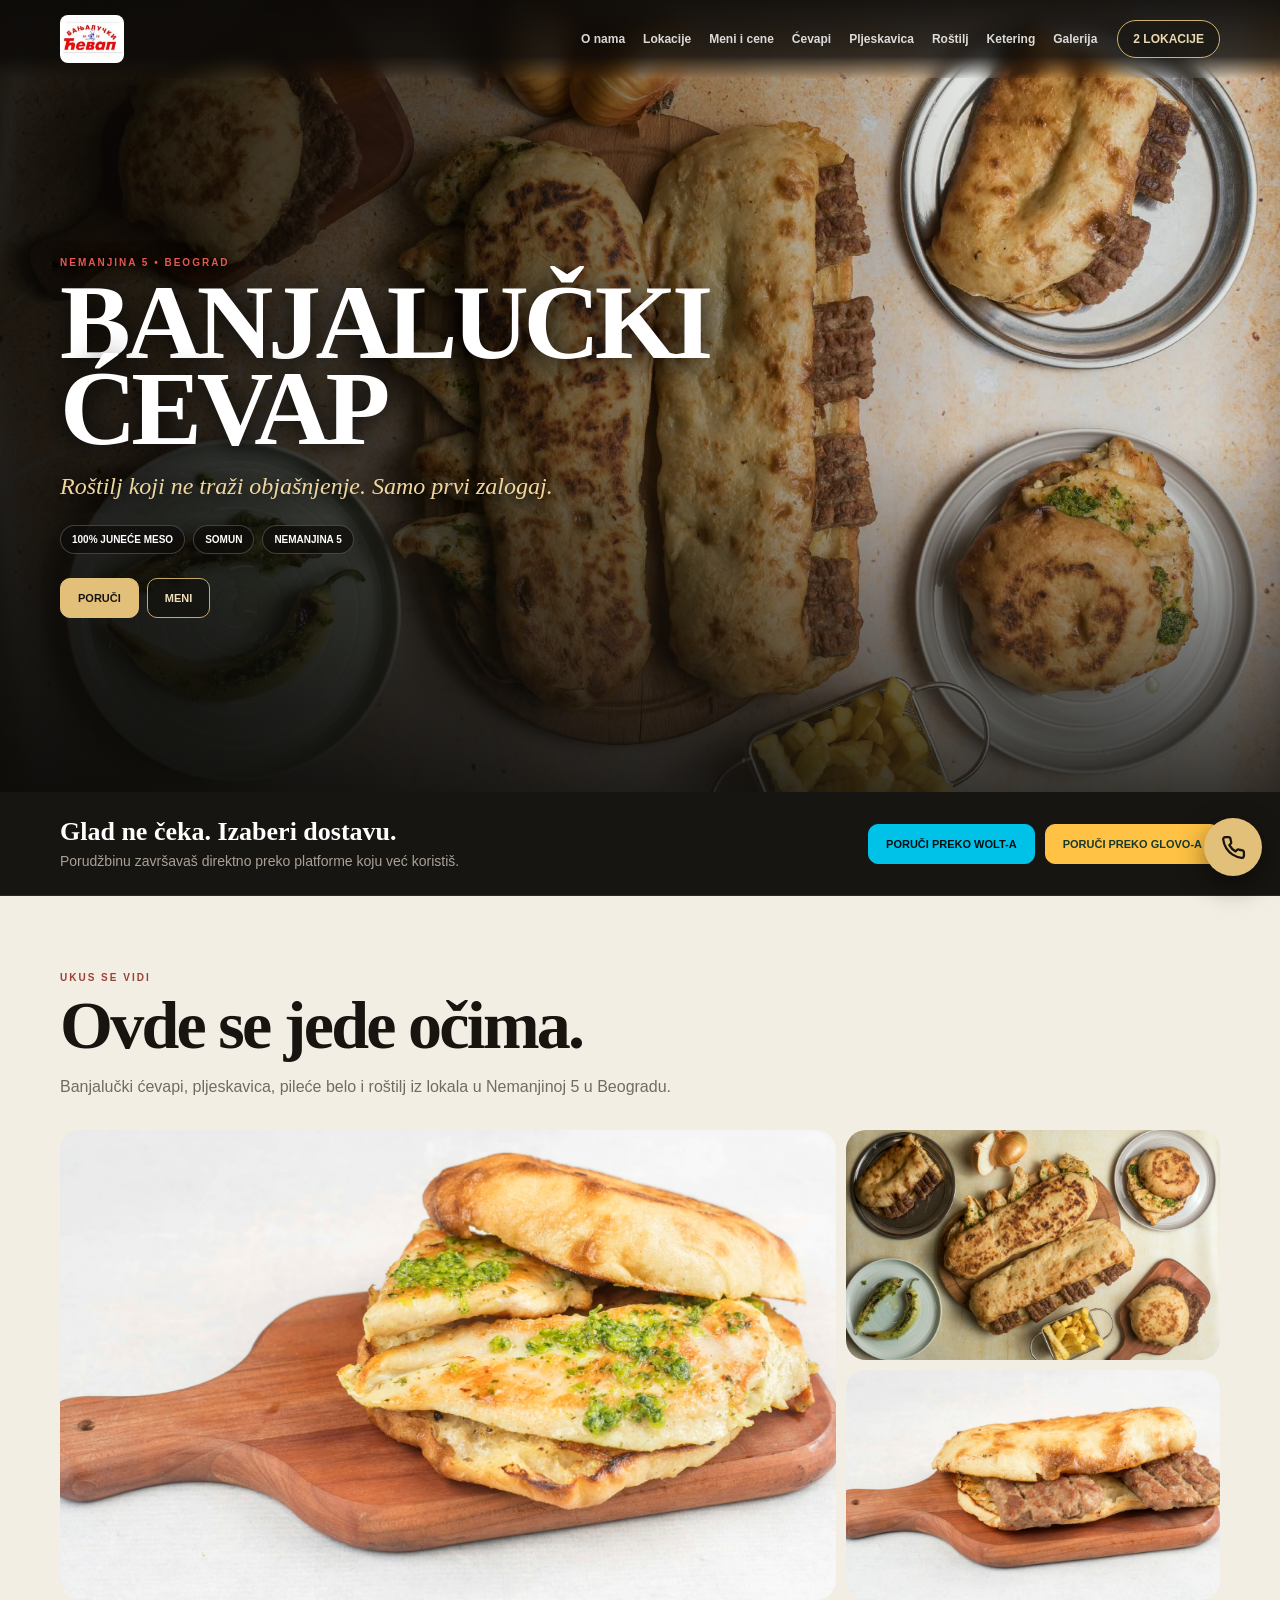
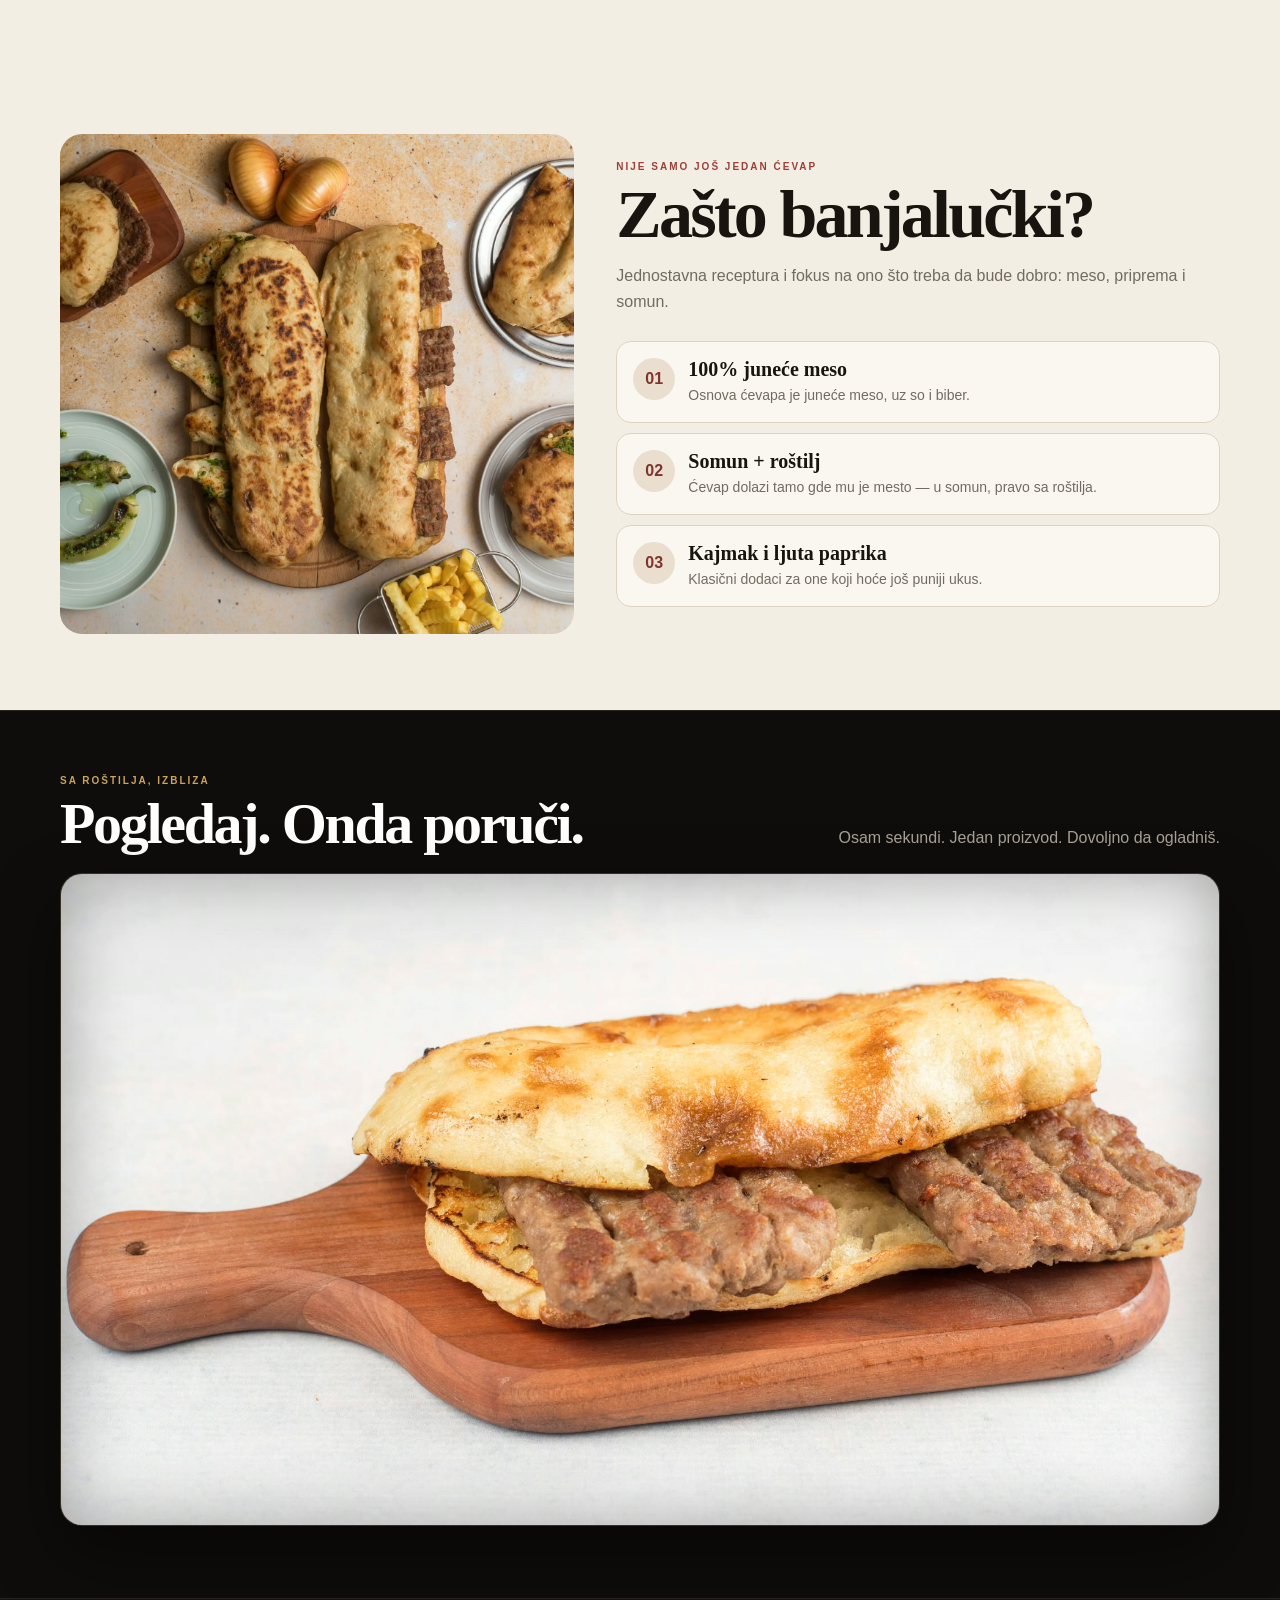
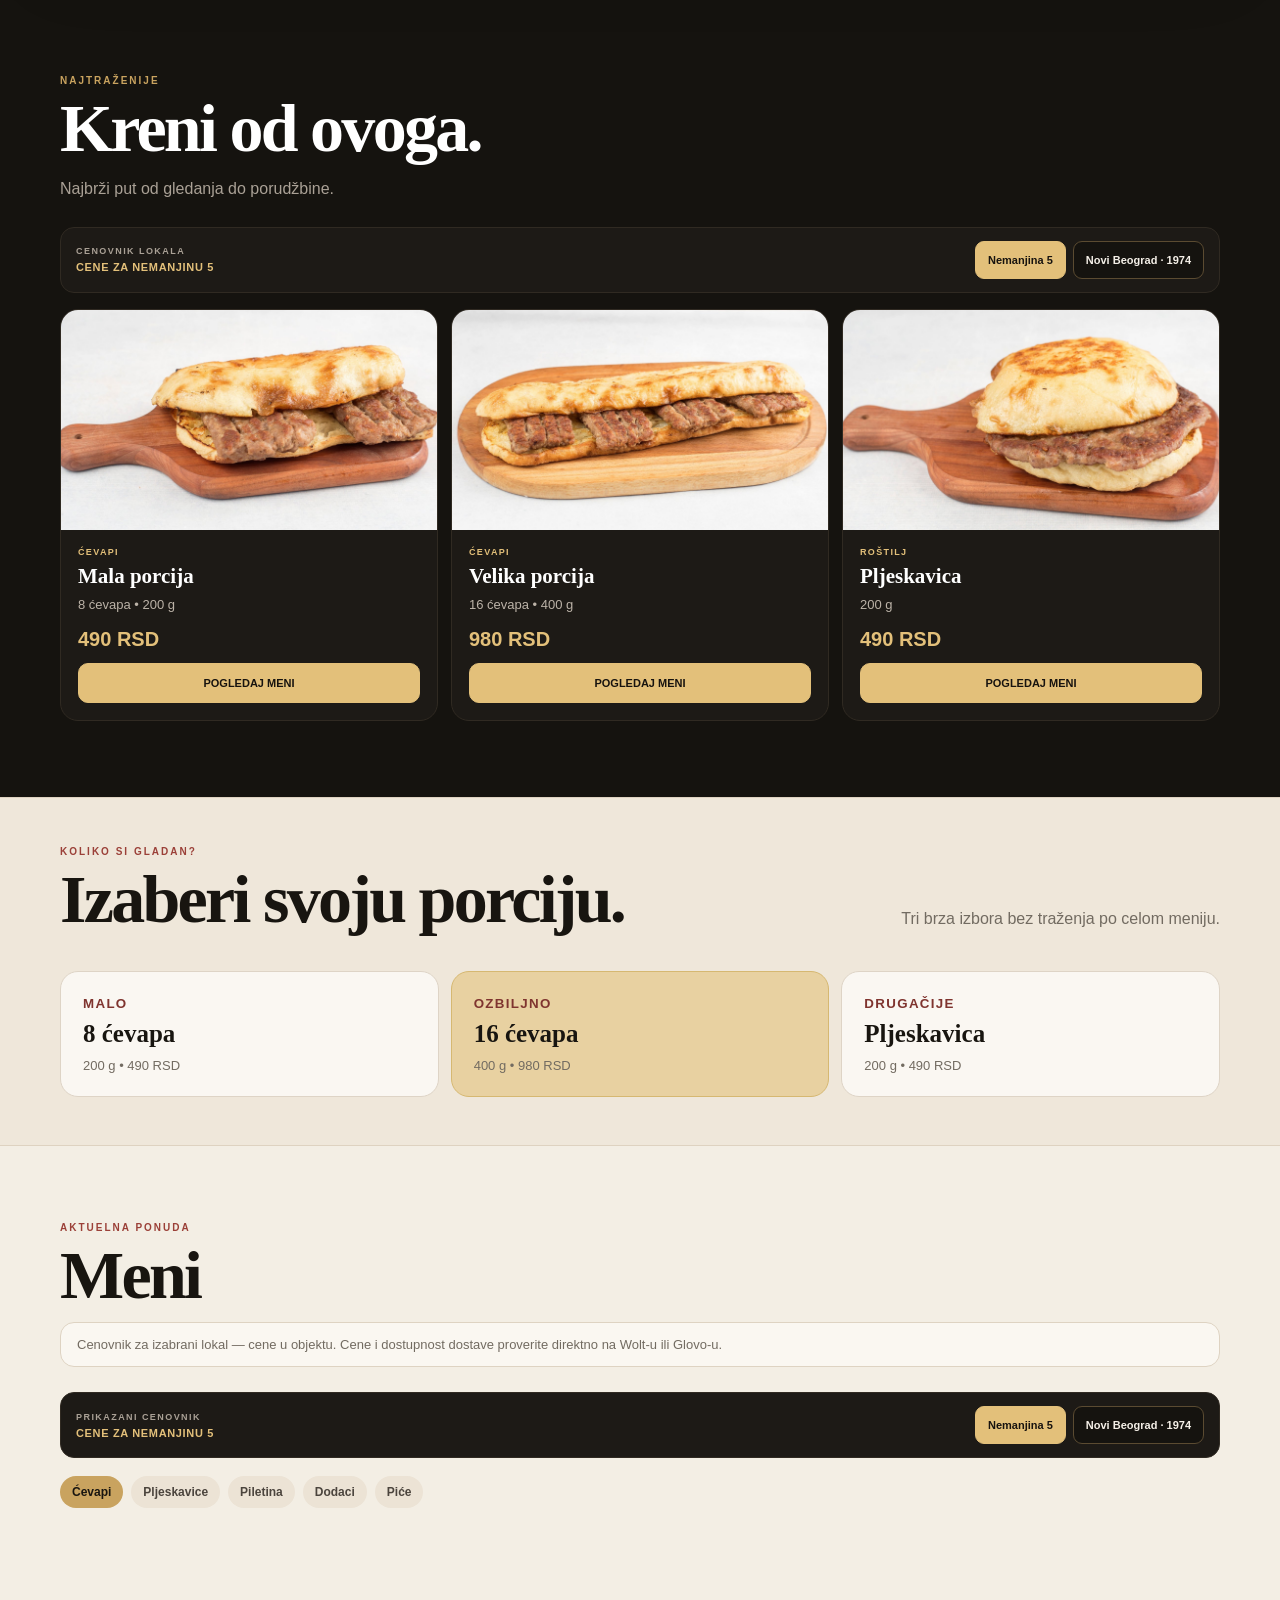
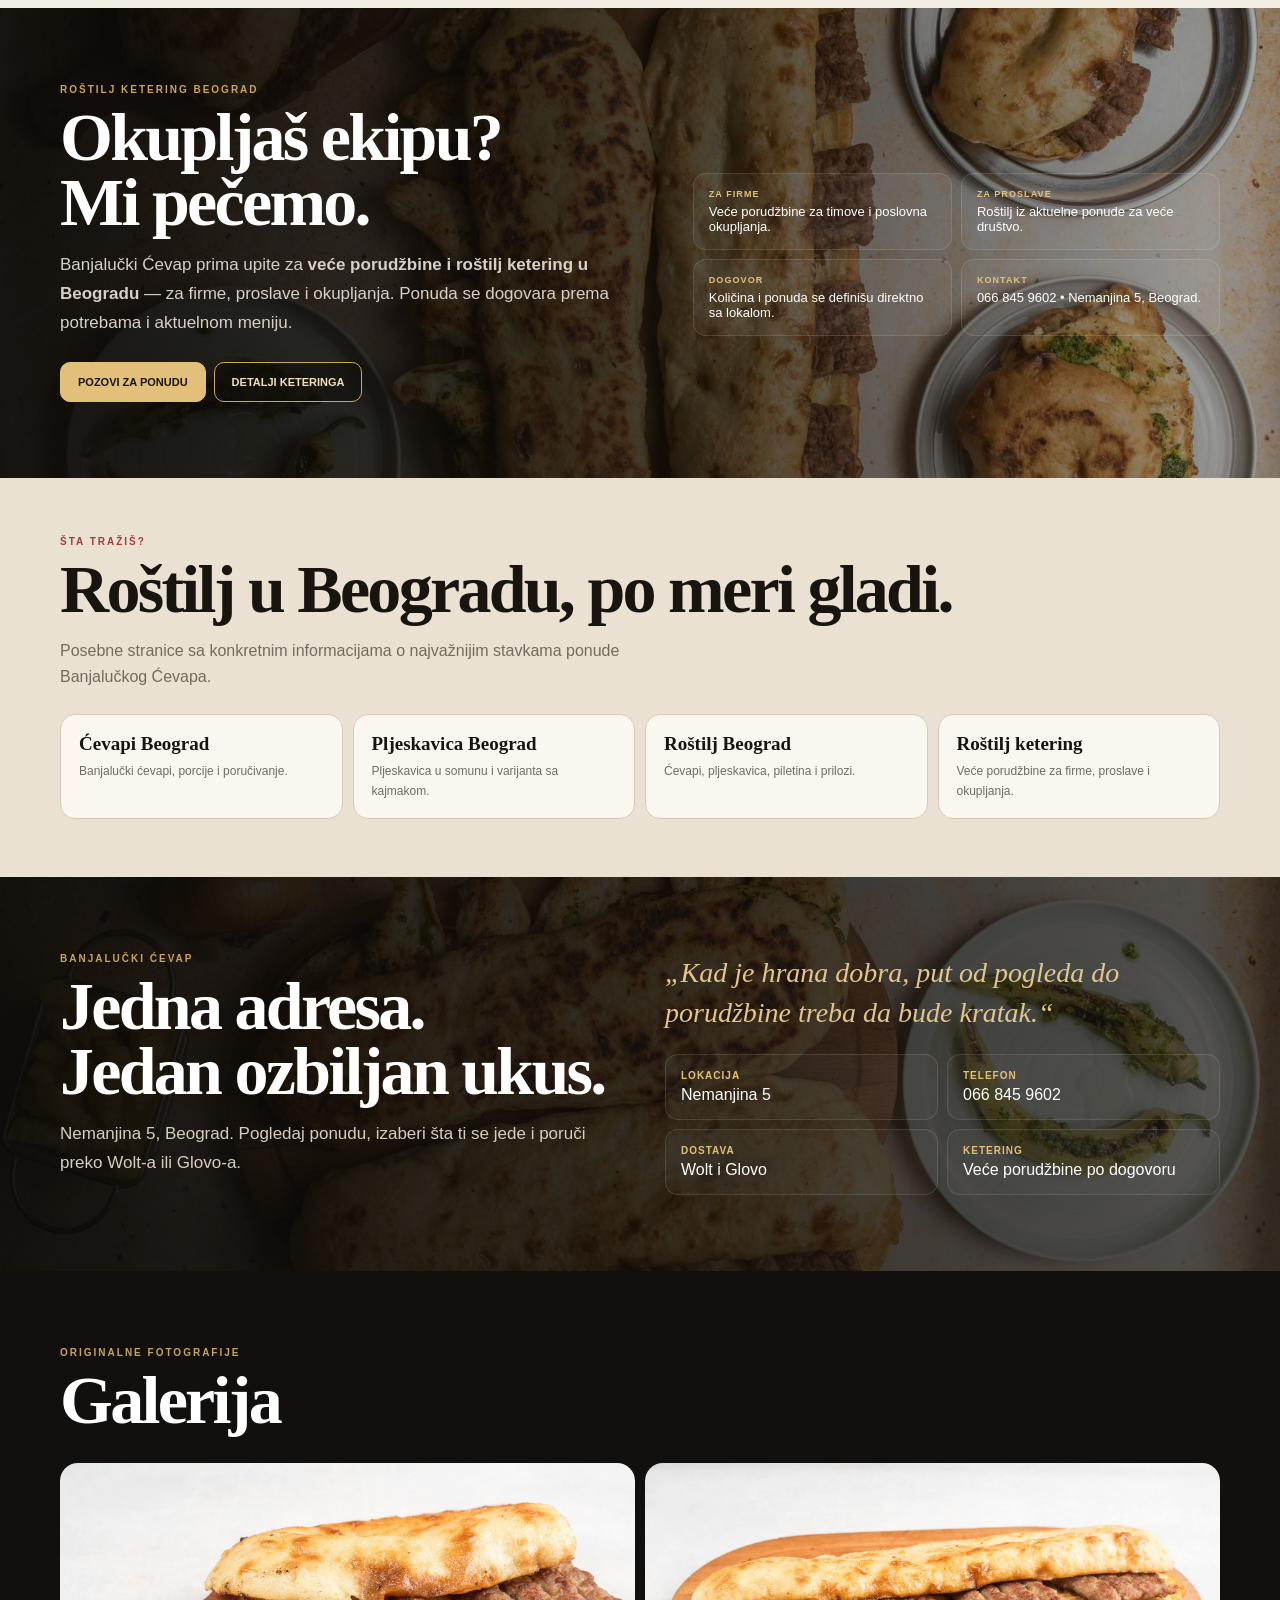
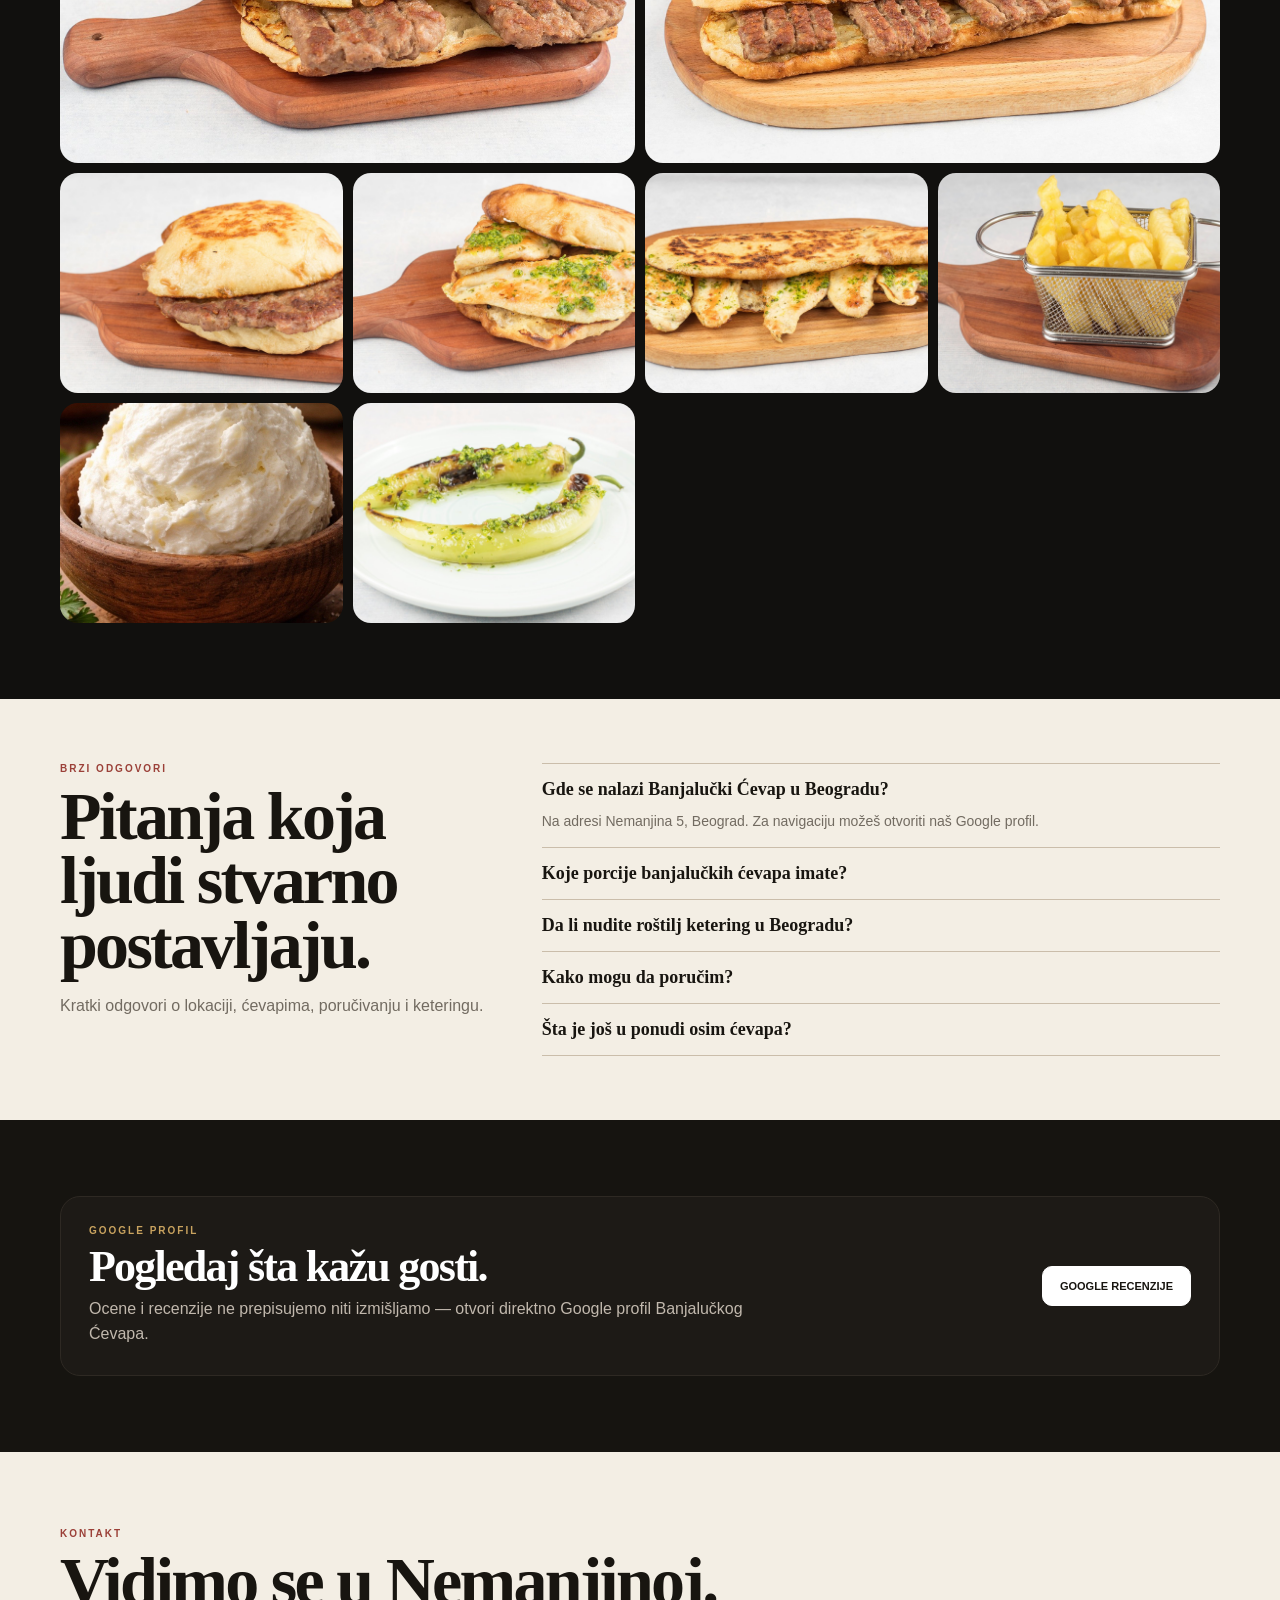
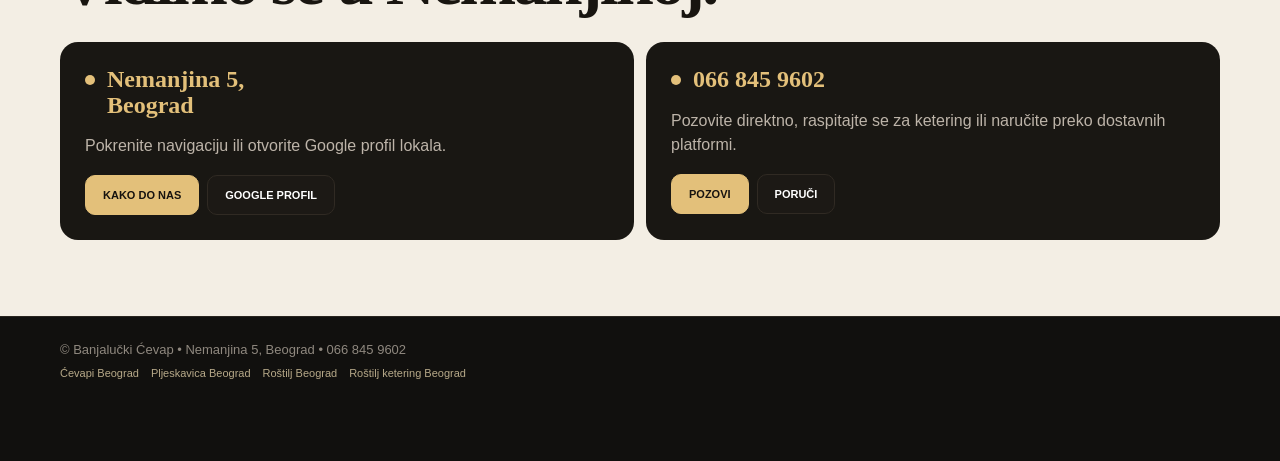
==== commit 8a8e96be: "Make full homepage menu location-specific" ====
--- a/index.html
+++ b/index.html
@@ -1 +1 @@
-<!doctype html><html lang="sr"><head><meta charset="utf-8"><meta name="viewport" content="width=device-width,initial-scale=1"><meta name="theme-color" content="#11100e"><title>Banjalučki Ćevap Beograd | Roštilj, pljeskavica i ketering</title><meta name="description" content="Banjalučki Ćevap u Nemanjinoj 5, Beograd. Banjalučki ćevapi, pljeskavica, pileće belo, prilozi i roštilj ketering za veće porudžbine. Poručite preko Wolt-a ili Glovo-a."><link rel="canonical" href="https://banjalucki-cevap.vercel.app/"><meta property="og:type" content="restaurant"><meta property="og:title" content="Banjalučki Ćevap Beograd | Nemanjina 5"><meta property="og:description" content="Banjalučki ćevapi, roštilj i ketering za veće porudžbine u Beogradu."><meta property="og:url" content="https://banjalucki-cevap.vercel.app/"><meta property="og:image" content="https://banjalucki-cevap.vercel.app/IMG-20260912-WA0012.jpg"><meta name="twitter:card" content="summary_large_image"><script type="application/ld+json">{"@context":"https://schema.org","@graph":[{"@type":"Restaurant","@id":"https://banjalucki-cevap.vercel.app/#restaurant","name":"Banjalučki Ćevap","url":"https://banjalucki-cevap.vercel.app/","telephone":"+381668459602","image":["https://banjalucki-cevap.vercel.app/IMG-20260912-WA0012.jpg","https://banjalucki-cevap.vercel.app/IMG-20260912-WA0014.jpg"],"address":{"@type":"PostalAddress","streetAddress":"Nemanjina 5","addressLocality":"Beograd","addressCountry":"RS"},"servesCuisine":["Banjalučki ćevapi","Roštilj"],"hasMenu":"https://banjalucki-cevap.vercel.app/#meni","sameAs":["https://wolt.com/sr/srb/belgrade/restaurant/banjalucki-cevap","https://glovo.go.link/open?link_type=store&store_id=155594&adjust_t=s321jkn","https://share.google/LttOaKfkoDdpvW1ZL"]},{"@type":"FAQPage","mainEntity":[{"@type":"Question","name":"Gde se nalazi Banjalučki Ćevap u Beogradu?","acceptedAnswer":{"@type":"Answer","text":"Banjalučki Ćevap se nalazi u Nemanjinoj 5 u Beogradu."}},{"@type":"Question","name":"Koje porcije banjalučkih ćevapa su u ponudi?","acceptedAnswer":{"@type":"Answer","text":"U ponudi su mala porcija od 8 ćevapa / 200 g i velika porcija od 16 ćevapa / 400 g."}},{"@type":"Question","name":"Da li Banjalučki Ćevap nudi ketering?","acceptedAnswer":{"@type":"Answer","text":"Da. Banjalučki Ćevap prima upite za veće porudžbine i roštilj ketering za firme, proslave i okupljanja. Za ponudu je potrebno pozvati lokal."}},{"@type":"Question","name":"Kako mogu da poručim hranu?","acceptedAnswer":{"@type":"Answer","text":"Porudžbina se može završiti preko Wolt-a ili Glovo-a, a lokal možete kontaktirati i telefonom na 066 845 9602."}},{"@type":"Question","name":"Šta još ima u ponudi osim ćevapa?","acceptedAnswer":{"@type":"Answer","text":"U aktuelnoj ponudi su i pljeskavica, pljeskavica sa kajmakom, pileće belo meso, pomfrit, kajmak i ljuta paprika."}}]}]}</script><style>:root{--bg:#11100e;--cream:#f3eee4;--ink:#181510;--muted:#726b61;--gold2:#e3c07a;--accent:#9b4038;--accent2:#7f342f;--line:#d8cebe}*{box-sizing:border-box}html{scroll-behavior:smooth}body{margin:0;background:var(--bg);color:#fff;font-family:Arial,sans-serif;overflow-x:hidden}a{color:inherit;text-decoration:none}img{display:block;width:100%}.w{width:min(1160px,calc(100% - 40px));margin:auto}.eyebrow,.kicker{font-size:10px;letter-spacing:.2em;text-transform:uppercase;font-weight:900;color:var(--accent)}.title{font:900 clamp(40px,6vw,68px)/.95 Georgia,serif;letter-spacing:-.04em;margin:10px 0 15px}.desc{max-width:650px;color:var(--muted);line-height:1.65;font-size:16px}.btn{display:inline-flex;align-items:center;justify-content:center;padding:13px 17px;border:1px solid #ffffff35;border-radius:10px;font-size:11px;font-weight:900}.btn.primary{background:var(--gold2);border-color:var(--gold2);color:#17130f}.btn.soft{background:#100e0a99;border-color:#c7a86b;color:#f0dfb9}.btn.light{background:#fff;color:var(--ink);border-color:#fff}.btn.dark{background:#1c1915;border-color:#302a23}.btn.wolt{background:#00c2e8;border-color:#00c2e8;color:#001014}.btn.glovo{background:#ffc244;border-color:#ffc244;color:#173a2d}header{position:fixed;inset:0 0 auto;z-index:70;background:linear-gradient(180deg,#0c0a08e8 0%,#0c0a08b8 70%,transparent 100%);backdrop-filter:blur(8px);-webkit-backdrop-filter:blur(8px)}.nav{height:78px;display:flex;align-items:center;gap:20px}.logo{width:auto;height:48px;background:#fff;border-radius:8px}.nav nav{display:flex;gap:18px;margin-left:auto;font-size:12px;font-weight:800}.nav nav a{opacity:.82}.phone{background:#1b1814cc;border:1px solid #cfb06e;color:#ead8b0;padding:11px 15px;border-radius:999px;font-weight:900;font-size:12px}.hamburger{display:none;width:44px;height:44px;border:1px solid #cfb06e;border-radius:50%;background:#17130fd9;color:#ead8b0;align-items:center;justify-content:center;cursor:pointer}.hamburger span,.hamburger span:before,.hamburger span:after{display:block;width:18px;height:2px;background:currentColor;position:relative;border-radius:2px}.hamburger span:before,.hamburger span:after{content:"";position:absolute;left:0}.hamburger span:before{top:-6px}.hamburger span:after{top:6px}.mobile-menu{display:none;position:fixed;z-index:69;top:62px;left:0;right:0;background:#11100ef7;border-top:1px solid #ffffff12;border-bottom:1px solid #3b3328;padding:12px 15px 18px;box-shadow:0 18px 35px #0008}.mobile-menu.open{display:grid}.mobile-menu a{padding:13px 8px;border-bottom:1px solid #ffffff12;font-weight:800;font-size:13px}.mobile-menu a:last-child{border-bottom:0}.hero{min-height:88svh;position:relative;display:flex;align-items:flex-end;overflow:hidden;background:#090806 url('IMG-20260912-WA0012.jpg') center/cover no-repeat}.hero-video{position:absolute;inset:0;width:100%;height:100%;object-fit:cover;object-position:center;z-index:0}.hero:before{content:"";position:absolute;z-index:1;inset:0;background:linear-gradient(90deg,#090806e3 0%,#0908069c 39%,#0908061c 75%),linear-gradient(0deg,#11100ec9 0%,transparent 44%)}.hero-inner{position:relative;z-index:2;padding:145px 0 62px;max-width:660px}.hero h1{font:900 clamp(58px,9vw,106px)/.82 Georgia,serif;letter-spacing:-.05em;text-transform:uppercase;margin:12px 0 17px;text-shadow:0 4px 28px #000}.hero .kicker{color:#df5a50;text-shadow:0 1px 8px #000,0 0 18px #0009}.hero .lead{font:italic 24px/1.38 Georgia,serif;color:#f0d69e;max-width:530px;margin:0 0 22px;text-shadow:0 2px 18px #000}.meta{display:flex;gap:8px;flex-wrap:wrap;margin:0 0 24px}.meta span{border:1px solid #ffffff35;background:#0f0d0bc7;border-radius:999px;padding:8px 11px;font-size:10px;font-weight:800}.actions{display:flex;gap:8px;flex-wrap:wrap}.order-strip{background:#171511;padding:25px 0;border-bottom:1px solid #29251f}.order-inner{display:grid;grid-template-columns:1fr auto;gap:26px;align-items:center}.order-copy strong{display:block;font:800 26px Georgia,serif;margin-bottom:5px}.order-copy span{color:#aaa196;font-size:14px}.order-buttons{display:flex;gap:10px}.order-buttons .btn{min-width:150px}section{padding:76px 0}.paper{background:var(--cream);color:var(--ink)}.visuals{display:grid;grid-template-columns:1.35fr .65fr;gap:10px;margin-top:30px}.visual-main,.visual-small{overflow:hidden;border-radius:20px;background:#ddd}.visual-main{height:470px}.visual-side{display:grid;gap:10px}.visual-small{height:230px}.visuals img{height:100%;object-fit:cover}.why{padding-top:58px}.why-grid{display:grid;grid-template-columns:.92fr 1.08fr;gap:42px;align-items:center}.why-photo{height:500px;border-radius:22px;overflow:hidden}.why-photo img{height:100%;object-fit:cover}.reasons{display:grid;gap:10px;margin-top:25px}.reason{display:grid;grid-template-columns:42px 1fr;gap:13px;padding:16px;background:#faf7f1;border:1px solid #ded3c2;border-radius:15px}.reason-num{width:42px;height:42px;border-radius:50%;display:grid;place-items:center;background:#eadfcf;color:var(--accent2);font-weight:900}.reason h3{margin:0 0 4px;font:800 20px Georgia,serif}.reason p{margin:0;color:var(--muted);line-height:1.5;font-size:14px}.cinema{background:#0e0d0b;padding:64px 0 72px;border-top:1px solid #28231e;border-bottom:1px solid #28231e}.cinema-head{display:flex;justify-content:space-between;gap:30px;align-items:end;margin-bottom:22px}.cinema-head .title{font-size:clamp(38px,5vw,58px);margin-bottom:0}.cinema-head p{max-width:430px;color:#aaa196;line-height:1.55;margin:0}.cinema-frame{position:relative;overflow:hidden;border-radius:22px;background:#181511;aspect-ratio:16/9;box-shadow:0 28px 70px #0007;border:1px solid #c9a35f30}.cinema-frame:after{content:"";position:absolute;inset:0;pointer-events:none;box-shadow:inset 0 0 70px #0005}.cinema-frame video{display:block;width:100%;height:100%;object-fit:cover}.popular{background:#15130f}.popular-grid{display:grid;grid-template-columns:repeat(3,1fr);gap:13px;margin-top:16px}.popular-location-switch{display:flex;align-items:center;justify-content:space-between;gap:14px;flex-wrap:wrap;margin-top:24px;padding:13px 15px;border:1px solid #302a22;border-radius:14px;background:#1d1a16}.popular-location-label{color:#aaa196;font-size:9px;font-weight:900;letter-spacing:.16em}.popular-location-current{margin:5px 0 0;color:var(--gold2);font-size:11px;font-weight:900;letter-spacing:.06em}.popular-location-options{display:flex;gap:7px;flex-wrap:wrap}.popular-location-options button{min-height:38px;padding:8px 12px;border:1px solid #5b4b31;border-radius:9px;background:#15130f;color:#f5f0e8;font-size:11px;font-weight:800;cursor:pointer}.popular-location-options button.is-active{background:var(--gold2);border-color:var(--gold2);color:#17130f}.product{background:#1d1a16;border:1px solid #302a22;border-radius:18px;overflow:hidden}.product img{height:220px;object-fit:cover}.product-body{padding:17px}.product-tag{color:var(--gold2);font-size:9px;font-weight:900;letter-spacing:.15em;text-transform:uppercase}.product h3{font:800 21px/1.12 Georgia,serif;margin:8px 0}.product p{color:#bcb3a8;font-size:13px;line-height:1.45;margin:0 0 13px}.price{font-size:20px;font-weight:900;color:var(--gold2);margin-bottom:12px}.product .btn{width:100%}.hunger{background:#efe7da;color:var(--ink);padding:48px 0;border-top:1px solid #ded2c0;border-bottom:1px solid #ded2c0}.hunger-head{display:flex;justify-content:space-between;gap:30px;align-items:end;margin-bottom:24px}.hunger-head p{max-width:520px;color:var(--muted);line-height:1.5}.hunger-grid{display:grid;grid-template-columns:repeat(3,1fr);gap:12px}.hunger-card{background:#faf7f2;border:1px solid #ded4c6;border-radius:18px;padding:22px}.hunger-card.featured{background:#e8d1a1;border-color:#d6b871}.hunger-card small{color:var(--accent2);font-weight:900;letter-spacing:.1em;text-transform:uppercase}.hunger-card strong{font:800 25px Georgia,serif;display:block;margin:8px 0}.hunger-card span{font-size:13px;color:var(--muted)}.menu-nav{display:flex;gap:8px;flex-wrap:wrap;margin:18px 0 24px}.menu-nav a{padding:9px 12px;background:#ece3d5;border-radius:999px;font-size:12px;font-weight:800;color:#4b443d}.menu{display:grid;grid-template-columns:1.05fr .95fr;gap:44px}.cat{margin-bottom:28px}.cat h3{font:800 25px Georgia,serif;border-bottom:2px solid #2a241e;padding-bottom:8px;margin:0}.row{display:grid;grid-template-columns:1fr auto;gap:14px;padding:10px 0;border-bottom:1px solid var(--line);font-size:14px}.menu-product-row{grid-template-columns:74px 1fr auto;align-items:center;gap:12px;padding:11px 0}.menu-product-img{width:74px;height:58px;object-fit:cover;border-radius:9px;background:#e7ddcf}.row strong{white-space:nowrap}.row em{font-style:normal;color:var(--muted);font-size:12px;display:block;margin-top:3px}.menu-note{background:#faf7f1;border:1px solid #ded3c2;border-radius:14px;padding:14px 16px;color:var(--muted);font-size:13px;margin-bottom:25px}.catering{position:relative;background:linear-gradient(90deg,#0c0a08f2 0%,#0c0a08c7 45%,#0c0a0855 100%),url('IMG-20260912-WA0012.jpg') center/cover;color:#fff}.catering-grid{display:grid;grid-template-columns:1.05fr .95fr;gap:50px;align-items:center}.catering .title{max-width:660px}.catering p{max-width:620px;color:#d8d0c6;line-height:1.7;font-size:17px}.catering-points{display:grid;grid-template-columns:1fr 1fr;gap:9px;margin-top:22px}.catering-point{padding:15px;border-radius:13px;border:1px solid #ffffff1f;background:#ffffff0b;font-size:13px}.catering-point b{display:block;color:var(--gold2);margin-bottom:5px;text-transform:uppercase;font-size:9px;letter-spacing:.12em}.catering-cta{margin-top:24px;display:flex;gap:8px;flex-wrap:wrap}.seo-hub{background:#ebe1d2;color:var(--ink);padding:58px 0}.seo-links{display:grid;grid-template-columns:repeat(4,1fr);gap:10px;margin-top:24px}.seo-link{background:#faf7f1;border:1px solid #d7c9b7;border-radius:15px;padding:18px;transition:.2s}.seo-link:hover{transform:translateY(-2px)}.seo-link b{display:block;font:800 19px Georgia,serif;margin-bottom:6px}.seo-link span{font-size:12px;color:var(--muted);line-height:1.45}.story{background:linear-gradient(90deg,#0c0a08f1,#0c0a08b0),url('IMG-20260912-WA0009.jpg') center/cover}.storygrid{display:grid;grid-template-columns:1fr 1fr;gap:50px;align-items:center}.story p{color:#d7cec2;line-height:1.7;font-size:17px}.quote{font:italic 28px/1.4 Georgia,serif;color:#e2c58e}.facts{display:grid;grid-template-columns:1fr 1fr;gap:9px;margin-top:22px}.fact{border:1px solid #ffffff1d;background:#ffffff08;padding:15px;border-radius:13px}.fact b{display:block;color:var(--gold2);font-size:10px;letter-spacing:.1em;text-transform:uppercase;margin-bottom:5px}.gallery{display:grid;grid-template-columns:1.35fr .65fr;gap:10px;margin-top:30px}.gallery-main,.gallery-side{display:grid;gap:10px}.gallery-main{grid-template-rows:340px 225px}.gallery-side{grid-template-rows:225px 340px}.gallery-item{overflow:hidden;border-radius:18px;background:#191612}.gallery-item img{height:100%;object-fit:cover}.gallery.gallery-new{grid-template-columns:repeat(4,1fr);gap:10px}.gallery.gallery-new .gallery-item{height:220px}.gallery.gallery-new .gallery-item:nth-child(1),.gallery.gallery-new .gallery-item:nth-child(2){grid-column:span 2;height:300px}.faq{background:var(--cream);color:var(--ink);padding:64px 0}.faq-grid{display:grid;grid-template-columns:.78fr 1.22fr;gap:48px;align-items:start}.faq-list{border-top:1px solid #cabdaa}.faq details{border-bottom:1px solid #cabdaa;padding:15px 0}.faq summary{cursor:pointer;font:800 18px Georgia,serif;list-style:none}.faq summary::-webkit-details-marker{display:none}.faq details p{color:var(--muted);line-height:1.6;font-size:14px;margin:10px 0 0}.reviews{background:#161410}.review-box{display:grid;grid-template-columns:1fr auto;gap:30px;align-items:center;border:1px solid #2e2923;border-radius:20px;padding:28px;background:#1d1a16}.review-box p{color:#c1b8ad;line-height:1.6;margin:7px 0 0;max-width:660px}.contact{display:grid;grid-template-columns:1fr 1fr;gap:12px;margin-top:28px}.contact-card{background:#191713;color:#fff;border-radius:18px;padding:25px}.contact-title{display:flex;align-items:flex-start;gap:12px;margin-bottom:10px}.dot{width:10px;height:10px;border-radius:50%;background:var(--gold2);margin-top:8px;flex:0 0 auto}.contact-card h3{font:800 24px/1.08 Georgia,serif;color:var(--gold2);margin:0}.contact-card p{color:#bdb4a9;line-height:1.55}.contact-actions{display:flex;gap:8px;flex-wrap:wrap}.footer{padding:25px 0 82px;color:#8f887f;border-top:1px solid #29251f;font-size:13px}.footer-links{display:flex;gap:12px;flex-wrap:wrap;margin-top:10px;font-size:11px}.footer-links a{color:#b7a989}.contact-float{position:fixed;right:18px;bottom:24px;z-index:80;display:flex;flex-direction:column;align-items:flex-end;gap:8px}.contact-options{display:grid;gap:8px;opacity:0;transform:translateY(10px) scale(.96);pointer-events:none;transition:opacity .18s ease,transform .18s ease}.contact-float.open .contact-options{opacity:1;transform:none;pointer-events:auto}.contact-options a{min-width:106px;padding:10px 13px;border-radius:999px;font-size:10px;font-weight:900;text-align:center;box-shadow:0 8px 24px #0005}.contact-options .call{background:#e3c07a;color:#17130f}.contact-options .viber{background:#7360f2;color:#fff}.contact-options .wa{background:#25d366;color:#102416}.contact-toggle{width:58px;height:58px;border:0;border-radius:50%;display:grid;place-items:center;background:#e3c07a;color:#17130f;box-shadow:0 10px 28px #0007;cursor:pointer}.contact-toggle svg{width:25px;height:25px}.contact-float.open .contact-toggle{transform:rotate(-8deg)}.mobilebar{display:none}@media(max-width:900px){.why-grid,.catering-grid,.faq-grid{grid-template-columns:1fr}.why-photo{height:390px}.popular-grid{grid-template-columns:1fr 1fr}.seo-links{grid-template-columns:1fr 1fr}}@media(max-width:760px){.popular-location-switch{align-items:flex-start;flex-direction:column;gap:10px}.popular-location-options{width:100%}.popular-location-options button{flex:1}.w{width:min(100% - 30px,1160px)}.nav{height:62px}.logo{height:42px}.nav nav{display:none}.phone{margin-left:auto;font-size:10px;padding:9px 11px}.hamburger{display:flex}.hero{min-height:78svh}.hero-video{object-position:center center}.hero:before{background:linear-gradient(0deg,#11100ed6 0%,#0908066f 48%,#09080622 100%)}.hero-inner{padding:88px 0 60px;max-width:340px}.hero h1{font-size:43px;margin:9px 0 12px}.hero .lead{font-size:16px;max-width:285px;margin-bottom:14px}.meta{margin-bottom:15px}.meta span{font-size:9px;padding:7px 9px}.btn{font-size:9px;padding:10px 11px}.actions .btn{min-width:92px}.order-inner{grid-template-columns:1fr;gap:14px}.order-copy strong{font-size:22px}.order-buttons{display:grid;grid-template-columns:1fr 1fr}.order-buttons .btn{min-width:0}section{padding:52px 0}.title{font-size:39px}.desc{font-size:14px}.visuals{grid-template-columns:1fr}.visual-main{height:285px}.visual-side{grid-template-columns:1fr 1fr}.visual-small{height:150px}.why{padding-top:42px}.why-photo{height:280px}.why-grid{gap:24px}.reason{padding:13px}.cinema{padding:46px 0 52px}.cinema-head{display:block;margin-bottom:16px}.cinema-head p{margin-top:10px;font-size:13px}.cinema-frame{border-radius:14px}.popular-grid{grid-template-columns:1fr}.product{display:grid;grid-template-columns:42% 58%}.product img{height:100%;min-height:190px}.product-body{padding:15px}.hunger-head{display:block}.hunger-grid{grid-template-columns:repeat(3,145px);overflow-x:auto}.hunger-card{min-width:140px;padding:16px}.hunger-card strong{font-size:20px}.menu{grid-template-columns:1fr;gap:0}.menu-product-row{grid-template-columns:68px 1fr auto}.menu-product-img{width:68px;height:54px}.menu-nav{position:sticky;top:0;z-index:8;background:var(--cream);padding:10px 0;margin:8px 0 18px;overflow-x:auto;flex-wrap:nowrap}.menu-nav a{white-space:nowrap}.catering-points{grid-template-columns:1fr 1fr}.seo-links{grid-template-columns:1fr}.storygrid,.contact,.gallery{grid-template-columns:1fr}.storygrid{gap:26px}.quote{font-size:24px}.gallery-main,.gallery-side{grid-template-columns:1fr 1fr;grid-template-rows:none}.gallery.gallery-new{grid-template-columns:repeat(2,1fr)}.gallery.gallery-new .gallery-item{height:185px}.gallery.gallery-new .gallery-item:nth-child(1),.gallery.gallery-new .gallery-item:nth-child(2){grid-column:span 2;height:245px}.gallery-item{height:175px}.gallery-main .gallery-item:first-child{grid-column:span 2;height:235px}.review-box{grid-template-columns:1fr;gap:18px}.contact-float{right:14px;bottom:72px}.contact-options a{min-width:92px;padding:9px 11px;font-size:9px}.contact-toggle{width:54px;height:54px}.mobilebar{position:fixed;z-index:50;bottom:0;left:0;right:0;display:grid;grid-template-columns:repeat(3,1fr);background:#161410;border-top:1px solid #3b3328}.mobilebar a{text-align:center;padding:13px 3px;font-size:11px;font-weight:900}.mobilebar a:first-child{background:#c9a35f;color:#181510}.footer{padding-bottom:76px}}@media(max-width:390px){.hero{min-height:76svh}.hero h1{font-size:41px}.hero-inner{padding-bottom:56px}.visual-side{grid-template-columns:1fr}.visual-small{height:190px}.catering-points{grid-template-columns:1fr}.gallery-main,.gallery-side{grid-template-columns:1fr}.gallery-main .gallery-item:first-child{grid-column:auto;height:215px}.gallery-item{height:195px}.gallery.gallery-new{grid-template-columns:1fr}.gallery.gallery-new .gallery-item,.gallery.gallery-new .gallery-item:nth-child(1),.gallery.gallery-new .gallery-item:nth-child(2){grid-column:auto;height:210px}}</style><link rel="stylesheet" href="/shared-header.css"></head><body><div id="sharedHeader"></div><script src="/shared-header.js"></script><main><section class="hero"><video class="hero-video" autoplay muted loop playsinline preload="auto" poster="IMG-20260912-WA0012.jpg" aria-hidden="true"><source src="banjalucki-cevap-hero-web.mp4" type="video/mp4"></video><div class="w"><div class="hero-inner"><div class="kicker">Nemanjina 5 • Beograd</div><h1>Banjalučki<br>Ćevap</h1><p class="lead">Roštilj koji ne traži objašnjenje. Samo prvi zalogaj.</p><div class="meta"><span>100% JUNEĆE MESO</span><span>SOMUN</span><span>NEMANJINA 5</span></div><div class="actions"><a class="btn primary" href="#poruci">PORUČI</a><a class="btn soft" href="#meni">MENI</a></div></div></div></section><div id="poruci" class="order-strip"><div class="w order-inner"><div class="order-copy"><strong>Glad ne čeka. Izaberi dostavu.</strong><span>Porudžbinu završavaš direktno preko platforme koju već koristiš.</span></div><div class="order-buttons"><a class="btn wolt" target="_blank" rel="noopener" href="https://wolt.com/sr/srb/belgrade/restaurant/banjalucki-cevap">PORUČI PREKO WOLT-A</a><a class="btn glovo" target="_blank" rel="noopener" href="https://glovo.go.link/open?link_type=store&store_id=155594&adjust_t=s321jkn">PORUČI PREKO GLOVO-A</a></div></div></div><section class="paper"><div class="w"><div class="eyebrow">Ukus se vidi</div><h2 class="title">Ovde se jede očima.</h2><p class="desc">Banjalučki ćevapi, pljeskavica, pileće belo i roštilj iz lokala u Nemanjinoj 5 u Beogradu.</p><div class="visuals"><div class="visual-main"><img src="IMG-20260912-WA0011.jpg" alt="Pileće belo meso u somunu - Banjalučki Ćevap Beograd"></div><div class="visual-side"><div class="visual-small"><img src="IMG-20260912-WA0002.jpg" alt="Roštilj i banjalučki ćevapi u Beogradu" loading="lazy"></div><div class="visual-small"><img src="IMG-20260912-WA0000.jpg" alt="Pljeskavica u somunu - Nemanjina 5 Beograd" loading="lazy"></div></div></div></div></section><section id="zasto" class="paper why"><div class="w why-grid"><div class="why-photo"><img src="IMG-20260912-WA0012.jpg" alt="Banjalučki ćevapi i roštilj u Beogradu" loading="lazy"></div><div><div class="eyebrow">Nije samo još jedan ćevap</div><h2 class="title">Zašto banjalučki?</h2><p class="desc">Jednostavna receptura i fokus na ono što treba da bude dobro: meso, priprema i somun.</p><div class="reasons"><div class="reason"><div class="reason-num">01</div><div><h3>100% juneće meso</h3><p>Osnova ćevapa je juneće meso, uz so i biber.</p></div></div><div class="reason"><div class="reason-num">02</div><div><h3>Somun + roštilj</h3><p>Ćevap dolazi tamo gde mu je mesto — u somun, pravo sa roštilja.</p></div></div><div class="reason"><div class="reason-num">03</div><div><h3>Kajmak i ljuta paprika</h3><p>Klasični dodaci za one koji hoće još puniji ukus.</p></div></div></div></div></div></section><section class="cinema"><div class="w"><div class="cinema-head"><div><div class="eyebrow" style="color:#c9a35f">Sa roštilja, izbliza</div><h2 class="title">Pogledaj. Onda poruči.</h2></div><p>Osam sekundi. Jedan proizvod. Dovoljno da ogladniš.</p></div><div class="cinema-frame"><video autoplay muted loop playsinline preload="metadata" poster="IMG-20260912-WA0000.jpg" aria-label="Banjalučki Ćevap proizvod izbliza"><source src="banjalucki-cevap-product-video-web.mp4" type="video/mp4"></video></div></div></section><section id="popularno" class="popular"><div class="w"><div class="eyebrow" style="color:#c9a35f">Najtraženije</div><h2 class="title">Kreni od ovoga.</h2><p class="desc" style="color:#aaa196">Najbrži put od gledanja do porudžbine.</p><div class="popular-location-switch"><div><div class="popular-location-label">CENOVNIK LOKALA</div><p class="popular-location-current" id="popular-location-current" aria-live="polite">CENE ZA NEMANJINU 5</p></div><div class="popular-location-options" role="group" aria-label="Izaberi lokal za cene"><button type="button" class="is-active" data-home-location="nem" aria-pressed="true">Nemanjina 5</button><button type="button" data-home-location="1974" aria-pressed="false">Novi Beograd · 1974</button></div></div><div class="popular-grid"><article class="product"><img src="/%C4%86evapi%20150gr.jpeg" alt="Mala porcija banjalučkih ćevapa" loading="lazy"><div class="product-body"><div class="product-tag">Ćevapi</div><h3>Mala porcija</h3><p data-home-portion data-nem="8 ćevapa • 200 g" data-1974="8 ćevapa • 200 g">8 ćevapa • 200 g</p><div class="price" data-home-price data-nem="490 RSD" data-1974="450 RSD">490 RSD</div><a class="btn primary" data-home-menu href="/nemanjina-5/">POGLEDAJ MENI</a></div></article><article class="product"><img src="/%C4%86evapi%20300gr.jpeg" alt="Velika porcija banjalučkih ćevapa" loading="lazy"><div class="product-body"><div class="product-tag">Ćevapi</div><h3>Velika porcija</h3><p data-home-portion data-nem="16 ćevapa • 400 g" data-1974="16 ćevapa • 400 g">16 ćevapa • 400 g</p><div class="price" data-home-price data-nem="980 RSD" data-1974="900 RSD">980 RSD</div><a class="btn primary" data-home-menu href="/nemanjina-5/">POGLEDAJ MENI</a></div></article><article class="product"><img src="/Pljeskavica%20150%20gr.jpeg" alt="Pljeskavica u somunu" loading="lazy"><div class="product-body"><div class="product-tag">Roštilj</div><h3>Pljeskavica</h3><p data-home-portion data-nem="200 g" data-1974="200 g">200 g</p><div class="price" data-home-price data-nem="490 RSD" data-1974="450 RSD">490 RSD</div><a class="btn primary" data-home-menu href="/nemanjina-5/">POGLEDAJ MENI</a></div></article></div></div></section><section class="hunger"><div class="w"><div class="hunger-head"><div><div class="eyebrow">Koliko si gladan?</div><h2 class="title">Izaberi svoju porciju.</h2></div><p>Tri brza izbora bez traženja po celom meniju.</p></div><div class="hunger-grid"><div class="hunger-card"><small>Malo</small><strong>8 ćevapa</strong><span data-home-summary data-nem="200 g • 490 RSD" data-1974="200 g • 450 RSD">200 g • 490 RSD</span></div><div class="hunger-card featured"><small>Ozbiljno</small><strong>16 ćevapa</strong><span data-home-summary data-nem="400 g • 980 RSD" data-1974="400 g • 900 RSD">400 g • 980 RSD</span></div><div class="hunger-card"><small>Drugačije</small><strong>Pljeskavica</strong><span data-home-summary data-nem="200 g • 490 RSD" data-1974="200 g • 450 RSD">200 g • 490 RSD</span></div></div></div></section><section id="meni" class="paper"><div class="w"><div class="eyebrow">Aktuelna ponuda</div><h2 class="title">Meni</h2><div class="menu-note">Za dostavu i konačne aktuelne cene proverite Wolt ili Glovo pre poručivanja.</div><div class="menu-nav"><a href="#cevapi">Ćevapi</a><a href="#pljeskavice">Pljeskavice</a><a href="#piletina">Piletina</a><a href="#dodaci">Dodaci</a><a href="#pice">Piće</a></div><div class="menu"><div><div class="cat" id="cevapi"><h3>Ćevapi</h3><div class="row menu-product-row"><img class="menu-product-img" src="/%C4%86evapi%20150gr.jpeg" alt="Ćevapi 150 g" loading="lazy"><span>Mala porcija<em>8 kom / 150 g</em></span><strong>600 RSD</strong></div><div class="row menu-product-row"><img class="menu-product-img" src="/%C4%86evapi%20300gr.jpeg" alt="Ćevapi 300 g" loading="lazy"><span>Velika porcija<em>16 kom / 300 g</em></span><strong>1.200 RSD</strong></div></div><div class="cat" id="pljeskavice"><h3>Pljeskavice</h3><div class="row menu-product-row"><img class="menu-product-img" src="/Pljeskavica%20150%20gr.jpeg" alt="Pljeskavica 150 g" loading="lazy"><span>Pljeskavica<em>150 g</em></span><strong>600 RSD</strong></div><div class="row menu-product-row"><img class="menu-product-img" src="/Pljeskavica-sa-kajmakom.jpeg" alt="Pljeskavica sa kajmakom 150 g mesa i 40 g kajmaka" loading="lazy"><span>Pljeskavica sa kajmakom<em>150 g + 40 g kajmak</em></span><strong>800 RSD</strong></div></div><div class="cat" id="piletina"><h3>Pileće belo meso</h3><div class="row menu-product-row"><img class="menu-product-img" src="/Pile%C4%87e%20belo%20150gr.jpeg" alt="Pileće belo 150 g" loading="lazy"><span>Pileće belo u somunu<em>150 g</em></span><strong>600 RSD</strong></div><div class="row menu-product-row"><img class="menu-product-img" src="/Pile%C4%87e%20belo%20300%20gr.jpeg" alt="Pileće belo 300 g" loading="lazy"><span>Pileće belo u somunu<em>300 g</em></span><strong>1.200 RSD</strong></div></div></div><div><div class="cat" id="dodaci"><h3>Dodaci</h3><div class="row menu-product-row"><img class="menu-product-img" src="/Pomfrit%20200gr.jpeg" alt="Pomfrit 200 g" loading="lazy"><span>Pomfrit<em>200 g</em></span><strong>350 RSD</strong></div><div class="row menu-product-row"><img class="menu-product-img" src="/Kugla%20kajmaka.jpeg" alt="Kugla kajmaka" loading="lazy"><span>Kajmak</span><strong>180 RSD</strong></div><div class="row menu-product-row"><img class="menu-product-img" src="/Ljute%20paprike%20100gr.jpeg" alt="Ljute paprike 100 g" loading="lazy"><span>Ljuta paprika</span><strong>170 RSD</strong></div></div><div class="cat" id="pice"><h3>Piće</h3><div class="row"><span>Ultra Energy Original 0,5 l</span><strong>200 RSD</strong></div><div class="row menu-product-row"><img class="menu-product-img" src="/Kisela%20voda%200%2C5%20l.jpeg" alt="Kisela voda 0,5 l" loading="lazy"><span>Kisela voda 0,5 l</span><strong>160 RSD</strong></div><div class="row menu-product-row"><img class="menu-product-img" src="/Rosa%20voda%200%2C5%20l.jpeg" alt="Rosa voda 0,5 l" loading="lazy"><span>Rosa voda 0,5 l</span><strong>160 RSD</strong></div><div class="row menu-product-row"><img class="menu-product-img" src="/Coca-Cola%200%2C5%20l.jpeg" alt="Coca-Cola 0,5 l" loading="lazy"><span>Coca-Cola 0,5 l</span><strong>200 RSD</strong></div><div class="row menu-product-row"><img class="menu-product-img" src="/Fanta%200%2C5%20l.jpeg" alt="Fanta 0,5 l" loading="lazy"><span>Fanta 0,5 l</span><strong>200 RSD</strong></div><div class="row menu-product-row"><img class="menu-product-img" src="/Sprite%200%2C5%20l.jpeg" alt="Sprite 0,5 l" loading="lazy"><span>Sprite 0,5 l</span><strong>200 RSD</strong></div><div class="row menu-product-row"><img class="menu-product-img" src="/Schweppes%200%2C5%20l.jpeg" alt="Schweppes 0,5 l" loading="lazy"><span>Schweppes 0,5 l</span><strong>200 RSD</strong></div><div class="row menu-product-row"><img class="menu-product-img" src="/Coca-Cola%20Zero%200%2C5%20l.jpeg" alt="Coca-Cola Zero 0,5 l" loading="lazy"><span>Coca-Cola Zero 0,5 l</span><strong>200 RSD</strong></div><div class="row menu-product-row"><img class="menu-product-img" src="/Fuzetea%20Breskva%200%2C5%20l.jpeg" alt="Fuzetea Breskva 0,5 l" loading="lazy"><span>Fuzetea Breskva 0,5 l</span><strong>240 RSD</strong></div><div class="row menu-product-row"><img class="menu-product-img" src="/Fuzetea%20%C5%A0umsko%20vo%C4%87e%200%2C5%20l.jpeg" alt="Fuzetea Šumsko voće 0,5 l" loading="lazy"><span>Fuzetea Šumsko voće 0,5 l</span><strong>240 RSD</strong></div></div></div></div></div></section><section id="ketering" class="catering"><div class="w catering-grid"><div><div class="eyebrow" style="color:#c9a35f">Roštilj ketering Beograd</div><h2 class="title">Okupljaš ekipu?<br>Mi pečemo.</h2><p>Banjalučki Ćevap prima upite za <strong>veće porudžbine i roštilj ketering u Beogradu</strong> — za firme, proslave i okupljanja. Ponuda se dogovara prema potrebama i aktuelnom meniju.</p><div class="catering-cta"><a class="btn primary" href="tel:+381668459602">POZOVI ZA PONUDU</a><a class="btn soft" href="/ketering-rostilj-beograd/">DETALJI KETERINGA</a></div></div><div class="catering-points"><div class="catering-point"><b>Za firme</b>Veće porudžbine za timove i poslovna okupljanja.</div><div class="catering-point"><b>Za proslave</b>Roštilj iz aktuelne ponude za veće društvo.</div><div class="catering-point"><b>Dogovor</b>Količina i ponuda se definišu direktno sa lokalom.</div><div class="catering-point"><b>Kontakt</b>066 845 9602 • Nemanjina 5, Beograd.</div></div></div></section><section class="seo-hub" aria-labelledby="ponuda-beograd"><div class="w"><div class="eyebrow">Šta tražiš?</div><h2 id="ponuda-beograd" class="title">Roštilj u Beogradu, po meri gladi.</h2><p class="desc">Posebne stranice sa konkretnim informacijama o najvažnijim stavkama ponude Banjalučkog Ćevapa.</p><div class="seo-links"><a class="seo-link" href="/cevapi-beograd/"><b>Ćevapi Beograd</b><span>Banjalučki ćevapi, porcije i poručivanje.</span></a><a class="seo-link" href="/pljeskavica-beograd/"><b>Pljeskavica Beograd</b><span>Pljeskavica u somunu i varijanta sa kajmakom.</span></a><a class="seo-link" href="/rostilj-beograd/"><b>Roštilj Beograd</b><span>Ćevapi, pljeskavica, piletina i prilozi.</span></a><a class="seo-link" href="/ketering-rostilj-beograd/"><b>Roštilj ketering</b><span>Veće porudžbine za firme, proslave i okupljanja.</span></a></div></div></section><section class="story"><div class="w storygrid"><div><div class="eyebrow" style="color:#c9a35f">Banjalučki Ćevap</div><h2 class="title">Jedna adresa.<br>Jedan ozbiljan ukus.</h2><p>Nemanjina 5, Beograd. Pogledaj ponudu, izaberi šta ti se jede i poruči preko Wolt-a ili Glovo-a.</p></div><div><div class="quote">„Kad je hrana dobra, put od pogleda do porudžbine treba da bude kratak.“</div><div class="facts"><div class="fact"><b>Lokacija</b>Nemanjina 5</div><div class="fact"><b>Telefon</b>066 845 9602</div><div class="fact"><b>Dostava</b>Wolt i Glovo</div><div class="fact"><b>Ketering</b>Veće porudžbine po dogovoru</div></div></div></div></section><section id="galerija"><div class="w"><div class="eyebrow" style="color:#c9a35f">Originalne fotografije</div><h2 class="title">Galerija</h2><div class="gallery gallery-new"><div class="gallery-item"><img src="/%C4%86evapi%20150gr.jpeg" alt="Banjalučki ćevapi 150 g" loading="lazy"></div><div class="gallery-item"><img src="/%C4%86evapi%20300gr.jpeg" alt="Banjalučki ćevapi 300 g" loading="lazy"></div><div class="gallery-item"><img src="/Pljeskavica%20150%20gr.jpeg" alt="Pljeskavica 150 g" loading="lazy"></div><div class="gallery-item"><img src="/Pile%C4%87e%20belo%20150gr.jpeg" alt="Pileće belo 150 g" loading="lazy"></div><div class="gallery-item"><img src="/Pile%C4%87e%20belo%20300%20gr.jpeg" alt="Pileće belo 300 g" loading="lazy"></div><div class="gallery-item"><img src="/Pomfrit%20200gr.jpeg" alt="Pomfrit 200 g" loading="lazy"></div><div class="gallery-item"><img src="/Kugla%20kajmaka.jpeg" alt="Kugla kajmaka" loading="lazy"></div><div class="gallery-item"><img src="/Ljute%20paprike%20100gr.jpeg" alt="Ljute paprike 100 g" loading="lazy"></div></div></div></section><section class="faq" id="pitanja"><div class="w faq-grid"><div><div class="eyebrow">Brzi odgovori</div><h2 class="title">Pitanja koja ljudi stvarno postavljaju.</h2><p class="desc">Kratki odgovori o lokaciji, ćevapima, poručivanju i keteringu.</p></div><div class="faq-list"><details open><summary>Gde se nalazi Banjalučki Ćevap u Beogradu?</summary><p>Na adresi Nemanjina 5, Beograd. Za navigaciju možeš otvoriti naš Google profil.</p></details><details><summary>Koje porcije banjalučkih ćevapa imate?</summary><p>Mala porcija ima 8 ćevapa / 200 g, a velika porcija 16 ćevapa / 400 g.</p></details><details><summary>Da li nudite roštilj ketering u Beogradu?</summary><p>Da. Primamo upite za veće porudžbine i roštilj ketering za firme, proslave i okupljanja. Za konkretnu ponudu pozovi 066 845 9602.</p></details><details><summary>Kako mogu da poručim?</summary><p>Za standardnu dostavu porudžbinu možeš završiti preko Wolt-a ili Glovo-a. Za veće porudžbine i ketering pozovi lokal.</p></details><details><summary>Šta je još u ponudi osim ćevapa?</summary><p>Pljeskavica, pljeskavica sa kajmakom, pileće belo meso, pomfrit, kajmak, ljuta paprika i piće iz aktuelne ponude.</p></details></div></div></section><section class="reviews"><div class="w"><div class="review-box"><div><div class="eyebrow" style="color:#c9a35f">Google profil</div><h2 class="title" style="font-size:44px;margin-bottom:8px">Pogledaj šta kažu gosti.</h2><p>Ocene i recenzije ne prepisujemo niti izmišljamo — otvori direktno Google profil Banjalučkog Ćevapa.</p></div><a class="btn light" target="_blank" rel="noopener" href="https://share.google/LttOaKfkoDdpvW1ZL">GOOGLE RECENZIJE</a></div></div></section><section id="kontakt" class="paper"><div class="w"><div class="eyebrow">Kontakt</div><h2 class="title">Vidimo se u Nemanjinoj.</h2><div class="contact"><div class="contact-card"><div class="contact-title"><span class="dot"></span><h3>Nemanjina 5,<br>Beograd</h3></div><p>Pokrenite navigaciju ili otvorite Google profil lokala.</p><div class="contact-actions"><a class="btn primary" target="_blank" rel="noopener" href="https://share.google/LttOaKfkoDdpvW1ZL">KAKO DO NAS</a><a class="btn dark" target="_blank" rel="noopener" href="https://share.google/LttOaKfkoDdpvW1ZL">GOOGLE PROFIL</a></div></div><div class="contact-card"><div class="contact-title"><span class="dot"></span><h3>066 845 9602</h3></div><p>Pozovite direktno, raspitajte se za ketering ili naručite preko dostavnih platformi.</p><div class="contact-actions"><a class="btn primary" href="tel:+381668459602">POZOVI</a><a class="btn dark" href="#poruci">PORUČI</a></div></div></div></div></section></main><footer class="footer"><div class="w">© Banjalučki Ćevap • Nemanjina 5, Beograd • 066 845 9602<div class="footer-links"><a href="/cevapi-beograd/">Ćevapi Beograd</a><a href="/pljeskavica-beograd/">Pljeskavica Beograd</a><a href="/rostilj-beograd/">Roštilj Beograd</a><a href="/ketering-rostilj-beograd/">Roštilj ketering Beograd</a></div></div></footer><div class="contact-float" id="contactFloat" aria-label="Brzi kontakt"><div class="contact-options"><a class="call" href="tel:+381668459602">POZIV</a><a class="viber" href="viber://chat?number=%2B381668459602">VIBER</a><a class="wa" target="_blank" rel="noopener" href="https://wa.me/381668459602">WHATSAPP</a></div><button class="contact-toggle" id="contactToggle" aria-label="Otvori kontakt opcije" aria-expanded="false"><svg viewBox="0 0 24 24" fill="none" stroke="currentColor" stroke-width="2.2" stroke-linecap="round" stroke-linejoin="round" aria-hidden="true"><path d="M22 16.92v3a2 2 0 0 1-2.18 2 19.79 19.79 0 0 1-8.63-3.07 19.5 19.5 0 0 1-6-6A19.79 19.79 0 0 1 2.12 4.18 2 2 0 0 1 4.11 2h3a2 2 0 0 1 2 1.72c.12.9.33 1.78.62 2.63a2 2 0 0 1-.45 2.11L8 9.73a16 16 0 0 0 6 6l1.27-1.27a2 2 0 0 1 2.11-.45c.85.29 1.73.5 2.63.62A2 2 0 0 1 22 16.92z"/></svg></button></div><div class="mobilebar"><a href="#poruci">PORUČI</a><a href="tel:+381668459602">POZOVI</a><a target="_blank" rel="noopener" href="https://share.google/LttOaKfkoDdpvW1ZL">MAPA</a></div><script>const mt=document.getElementById("menuToggle"),mm=document.getElementById("mobileMenu"),ct=document.getElementById("contactToggle"),cf=document.getElementById("contactFloat");mt&&mt.addEventListener("click",e=>{e.stopPropagation();const o=mm.classList.toggle("open");mt.setAttribute("aria-expanded",o)});mm&&mm.querySelectorAll("a").forEach(a=>a.addEventListener("click",()=>{mm.classList.remove("open");mt&&mt.setAttribute("aria-expanded","false")}));ct&&ct.addEventListener("click",e=>{e.stopPropagation();const o=cf.classList.toggle("open");ct.setAttribute("aria-expanded",o)});document.addEventListener("click",e=>{if(mm&&mt&&!mm.contains(e.target)&&!mt.contains(e.target)){mm.classList.remove("open");mt.setAttribute("aria-expanded","false")}if(cf&&!cf.contains(e.target)){cf.classList.remove("open");ct&&ct.setAttribute("aria-expanded","false")}});document.addEventListener("keydown",e=>{if(e.key==="Escape"){mm&&mm.classList.remove("open");mt&&mt.setAttribute("aria-expanded","false");cf&&cf.classList.remove("open");ct&&ct.setAttribute("aria-expanded","false")}});</script><script>(()=>{const controls=[...document.querySelectorAll("[data-home-location]")];if(!controls.length)return;const prices=[...document.querySelectorAll("[data-home-price]")],portions=[...document.querySelectorAll("[data-home-portion]")],summaries=[...document.querySelectorAll("[data-home-summary]")],links=[...document.querySelectorAll("[data-home-menu]")],label=document.getElementById("popular-location-current"),pages={nem:"/nemanjina-5/","1974":"/banjalucki-cevap-1974/"};controls.forEach(button=>button.addEventListener("click",()=>{const place=button.dataset.homeLocation;controls.forEach(item=>{const active=item===button;item.classList.toggle("is-active",active);item.setAttribute("aria-pressed",String(active))});prices.forEach(item=>item.textContent=item.dataset[place]);portions.forEach(item=>item.textContent=item.dataset[place]);summaries.forEach(item=>item.textContent=item.dataset[place]);links.forEach(item=>item.href=pages[place]);label.textContent=place==="nem"?"CENE ZA NEMANJINU 5":"CENE ZA NOVI BEOGRAD · 1974"}))})();</script></body></html>+<!doctype html><html lang="sr"><head><meta charset="utf-8"><meta name="viewport" content="width=device-width,initial-scale=1"><meta name="theme-color" content="#11100e"><title>Banjalučki Ćevap Beograd | Roštilj, pljeskavica i ketering</title><meta name="description" content="Banjalučki Ćevap u Nemanjinoj 5, Beograd. Banjalučki ćevapi, pljeskavica, pileće belo, prilozi i roštilj ketering za veće porudžbine. Poručite preko Wolt-a ili Glovo-a."><link rel="canonical" href="https://banjalucki-cevap.vercel.app/"><meta property="og:type" content="restaurant"><meta property="og:title" content="Banjalučki Ćevap Beograd | Nemanjina 5"><meta property="og:description" content="Banjalučki ćevapi, roštilj i ketering za veće porudžbine u Beogradu."><meta property="og:url" content="https://banjalucki-cevap.vercel.app/"><meta property="og:image" content="https://banjalucki-cevap.vercel.app/IMG-20260912-WA0012.jpg"><meta name="twitter:card" content="summary_large_image"><script type="application/ld+json">{"@context":"https://schema.org","@graph":[{"@type":"Restaurant","@id":"https://banjalucki-cevap.vercel.app/#restaurant","name":"Banjalučki Ćevap","url":"https://banjalucki-cevap.vercel.app/","telephone":"+381668459602","image":["https://banjalucki-cevap.vercel.app/IMG-20260912-WA0012.jpg","https://banjalucki-cevap.vercel.app/IMG-20260912-WA0014.jpg"],"address":{"@type":"PostalAddress","streetAddress":"Nemanjina 5","addressLocality":"Beograd","addressCountry":"RS"},"servesCuisine":["Banjalučki ćevapi","Roštilj"],"hasMenu":"https://banjalucki-cevap.vercel.app/#meni","sameAs":["https://wolt.com/sr/srb/belgrade/restaurant/banjalucki-cevap","https://glovo.go.link/open?link_type=store&store_id=155594&adjust_t=s321jkn","https://share.google/LttOaKfkoDdpvW1ZL"]},{"@type":"FAQPage","mainEntity":[{"@type":"Question","name":"Gde se nalazi Banjalučki Ćevap u Beogradu?","acceptedAnswer":{"@type":"Answer","text":"Banjalučki Ćevap se nalazi u Nemanjinoj 5 u Beogradu."}},{"@type":"Question","name":"Koje porcije banjalučkih ćevapa su u ponudi?","acceptedAnswer":{"@type":"Answer","text":"U ponudi su mala porcija od 8 ćevapa / 200 g i velika porcija od 16 ćevapa / 400 g."}},{"@type":"Question","name":"Da li Banjalučki Ćevap nudi ketering?","acceptedAnswer":{"@type":"Answer","text":"Da. Banjalučki Ćevap prima upite za veće porudžbine i roštilj ketering za firme, proslave i okupljanja. Za ponudu je potrebno pozvati lokal."}},{"@type":"Question","name":"Kako mogu da poručim hranu?","acceptedAnswer":{"@type":"Answer","text":"Porudžbina se može završiti preko Wolt-a ili Glovo-a, a lokal možete kontaktirati i telefonom na 066 845 9602."}},{"@type":"Question","name":"Šta još ima u ponudi osim ćevapa?","acceptedAnswer":{"@type":"Answer","text":"U aktuelnoj ponudi su i pljeskavica, pljeskavica sa kajmakom, pileće belo meso, pomfrit, kajmak i ljuta paprika."}}]}]}</script><style>:root{--bg:#11100e;--cream:#f3eee4;--ink:#181510;--muted:#726b61;--gold2:#e3c07a;--accent:#9b4038;--accent2:#7f342f;--line:#d8cebe}*{box-sizing:border-box}html{scroll-behavior:smooth}body{margin:0;background:var(--bg);color:#fff;font-family:Arial,sans-serif;overflow-x:hidden}a{color:inherit;text-decoration:none}img{display:block;width:100%}.w{width:min(1160px,calc(100% - 40px));margin:auto}.eyebrow,.kicker{font-size:10px;letter-spacing:.2em;text-transform:uppercase;font-weight:900;color:var(--accent)}.title{font:900 clamp(40px,6vw,68px)/.95 Georgia,serif;letter-spacing:-.04em;margin:10px 0 15px}.desc{max-width:650px;color:var(--muted);line-height:1.65;font-size:16px}.btn{display:inline-flex;align-items:center;justify-content:center;padding:13px 17px;border:1px solid #ffffff35;border-radius:10px;font-size:11px;font-weight:900}.btn.primary{background:var(--gold2);border-color:var(--gold2);color:#17130f}.btn.soft{background:#100e0a99;border-color:#c7a86b;color:#f0dfb9}.btn.light{background:#fff;color:var(--ink);border-color:#fff}.btn.dark{background:#1c1915;border-color:#302a23}.btn.wolt{background:#00c2e8;border-color:#00c2e8;color:#001014}.btn.glovo{background:#ffc244;border-color:#ffc244;color:#173a2d}header{position:fixed;inset:0 0 auto;z-index:70;background:linear-gradient(180deg,#0c0a08e8 0%,#0c0a08b8 70%,transparent 100%);backdrop-filter:blur(8px);-webkit-backdrop-filter:blur(8px)}.nav{height:78px;display:flex;align-items:center;gap:20px}.logo{width:auto;height:48px;background:#fff;border-radius:8px}.nav nav{display:flex;gap:18px;margin-left:auto;font-size:12px;font-weight:800}.nav nav a{opacity:.82}.phone{background:#1b1814cc;border:1px solid #cfb06e;color:#ead8b0;padding:11px 15px;border-radius:999px;font-weight:900;font-size:12px}.hamburger{display:none;width:44px;height:44px;border:1px solid #cfb06e;border-radius:50%;background:#17130fd9;color:#ead8b0;align-items:center;justify-content:center;cursor:pointer}.hamburger span,.hamburger span:before,.hamburger span:after{display:block;width:18px;height:2px;background:currentColor;position:relative;border-radius:2px}.hamburger span:before,.hamburger span:after{content:"";position:absolute;left:0}.hamburger span:before{top:-6px}.hamburger span:after{top:6px}.mobile-menu{display:none;position:fixed;z-index:69;top:62px;left:0;right:0;background:#11100ef7;border-top:1px solid #ffffff12;border-bottom:1px solid #3b3328;padding:12px 15px 18px;box-shadow:0 18px 35px #0008}.mobile-menu.open{display:grid}.mobile-menu a{padding:13px 8px;border-bottom:1px solid #ffffff12;font-weight:800;font-size:13px}.mobile-menu a:last-child{border-bottom:0}.hero{min-height:88svh;position:relative;display:flex;align-items:flex-end;overflow:hidden;background:#090806 url('IMG-20260912-WA0012.jpg') center/cover no-repeat}.hero-video{position:absolute;inset:0;width:100%;height:100%;object-fit:cover;object-position:center;z-index:0}.hero:before{content:"";position:absolute;z-index:1;inset:0;background:linear-gradient(90deg,#090806e3 0%,#0908069c 39%,#0908061c 75%),linear-gradient(0deg,#11100ec9 0%,transparent 44%)}.hero-inner{position:relative;z-index:2;padding:145px 0 62px;max-width:660px}.hero h1{font:900 clamp(58px,9vw,106px)/.82 Georgia,serif;letter-spacing:-.05em;text-transform:uppercase;margin:12px 0 17px;text-shadow:0 4px 28px #000}.hero .kicker{color:#df5a50;text-shadow:0 1px 8px #000,0 0 18px #0009}.hero .lead{font:italic 24px/1.38 Georgia,serif;color:#f0d69e;max-width:530px;margin:0 0 22px;text-shadow:0 2px 18px #000}.meta{display:flex;gap:8px;flex-wrap:wrap;margin:0 0 24px}.meta span{border:1px solid #ffffff35;background:#0f0d0bc7;border-radius:999px;padding:8px 11px;font-size:10px;font-weight:800}.actions{display:flex;gap:8px;flex-wrap:wrap}.order-strip{background:#171511;padding:25px 0;border-bottom:1px solid #29251f}.order-inner{display:grid;grid-template-columns:1fr auto;gap:26px;align-items:center}.order-copy strong{display:block;font:800 26px Georgia,serif;margin-bottom:5px}.order-copy span{color:#aaa196;font-size:14px}.order-buttons{display:flex;gap:10px}.order-buttons .btn{min-width:150px}section{padding:76px 0}.paper{background:var(--cream);color:var(--ink)}.visuals{display:grid;grid-template-columns:1.35fr .65fr;gap:10px;margin-top:30px}.visual-main,.visual-small{overflow:hidden;border-radius:20px;background:#ddd}.visual-main{height:470px}.visual-side{display:grid;gap:10px}.visual-small{height:230px}.visuals img{height:100%;object-fit:cover}.why{padding-top:58px}.why-grid{display:grid;grid-template-columns:.92fr 1.08fr;gap:42px;align-items:center}.why-photo{height:500px;border-radius:22px;overflow:hidden}.why-photo img{height:100%;object-fit:cover}.reasons{display:grid;gap:10px;margin-top:25px}.reason{display:grid;grid-template-columns:42px 1fr;gap:13px;padding:16px;background:#faf7f1;border:1px solid #ded3c2;border-radius:15px}.reason-num{width:42px;height:42px;border-radius:50%;display:grid;place-items:center;background:#eadfcf;color:var(--accent2);font-weight:900}.reason h3{margin:0 0 4px;font:800 20px Georgia,serif}.reason p{margin:0;color:var(--muted);line-height:1.5;font-size:14px}.cinema{background:#0e0d0b;padding:64px 0 72px;border-top:1px solid #28231e;border-bottom:1px solid #28231e}.cinema-head{display:flex;justify-content:space-between;gap:30px;align-items:end;margin-bottom:22px}.cinema-head .title{font-size:clamp(38px,5vw,58px);margin-bottom:0}.cinema-head p{max-width:430px;color:#aaa196;line-height:1.55;margin:0}.cinema-frame{position:relative;overflow:hidden;border-radius:22px;background:#181511;aspect-ratio:16/9;box-shadow:0 28px 70px #0007;border:1px solid #c9a35f30}.cinema-frame:after{content:"";position:absolute;inset:0;pointer-events:none;box-shadow:inset 0 0 70px #0005}.cinema-frame video{display:block;width:100%;height:100%;object-fit:cover}.popular{background:#15130f}.popular-grid{display:grid;grid-template-columns:repeat(3,1fr);gap:13px;margin-top:16px}.popular-location-switch{display:flex;align-items:center;justify-content:space-between;gap:14px;flex-wrap:wrap;margin-top:24px;padding:13px 15px;border:1px solid #302a22;border-radius:14px;background:#1d1a16}.popular-location-label{color:#aaa196;font-size:9px;font-weight:900;letter-spacing:.16em}.popular-location-current{margin:5px 0 0;color:var(--gold2);font-size:11px;font-weight:900;letter-spacing:.06em}.popular-location-options{display:flex;gap:7px;flex-wrap:wrap}.popular-location-options button{min-height:38px;padding:8px 12px;border:1px solid #5b4b31;border-radius:9px;background:#15130f;color:#f5f0e8;font-size:11px;font-weight:800;cursor:pointer}.popular-location-options button.is-active{background:var(--gold2);border-color:var(--gold2);color:#17130f}.product{background:#1d1a16;border:1px solid #302a22;border-radius:18px;overflow:hidden}.product img{height:220px;object-fit:cover}.product-body{padding:17px}.product-tag{color:var(--gold2);font-size:9px;font-weight:900;letter-spacing:.15em;text-transform:uppercase}.product h3{font:800 21px/1.12 Georgia,serif;margin:8px 0}.product p{color:#bcb3a8;font-size:13px;line-height:1.45;margin:0 0 13px}.price{font-size:20px;font-weight:900;color:var(--gold2);margin-bottom:12px}.product .btn{width:100%}.hunger{background:#efe7da;color:var(--ink);padding:48px 0;border-top:1px solid #ded2c0;border-bottom:1px solid #ded2c0}.hunger-head{display:flex;justify-content:space-between;gap:30px;align-items:end;margin-bottom:24px}.hunger-head p{max-width:520px;color:var(--muted);line-height:1.5}.hunger-grid{display:grid;grid-template-columns:repeat(3,1fr);gap:12px}.hunger-card{background:#faf7f2;border:1px solid #ded4c6;border-radius:18px;padding:22px}.hunger-card.featured{background:#e8d1a1;border-color:#d6b871}.hunger-card small{color:var(--accent2);font-weight:900;letter-spacing:.1em;text-transform:uppercase}.hunger-card strong{font:800 25px Georgia,serif;display:block;margin:8px 0}.hunger-card span{font-size:13px;color:var(--muted)}.menu-nav{display:flex;gap:8px;flex-wrap:wrap;margin:18px 0 24px}.menu-nav a{padding:9px 12px;background:#ece3d5;border-radius:999px;font-size:12px;font-weight:800;color:#4b443d}.menu{display:grid;grid-template-columns:1.05fr .95fr;gap:44px}.cat{margin-bottom:28px}.cat h3{font:800 25px Georgia,serif;border-bottom:2px solid #2a241e;padding-bottom:8px;margin:0}.row{display:grid;grid-template-columns:1fr auto;gap:14px;padding:10px 0;border-bottom:1px solid var(--line);font-size:14px}.menu-product-row{grid-template-columns:74px 1fr auto;align-items:center;gap:12px;padding:11px 0}.menu-product-img{width:74px;height:58px;object-fit:cover;border-radius:9px;background:#e7ddcf}.row strong{white-space:nowrap}.row em{font-style:normal;color:var(--muted);font-size:12px;display:block;margin-top:3px}.menu-note{background:#faf7f1;border:1px solid #ded3c2;border-radius:14px;padding:14px 16px;color:var(--muted);font-size:13px;margin-bottom:25px}.catering{position:relative;background:linear-gradient(90deg,#0c0a08f2 0%,#0c0a08c7 45%,#0c0a0855 100%),url('IMG-20260912-WA0012.jpg') center/cover;color:#fff}.catering-grid{display:grid;grid-template-columns:1.05fr .95fr;gap:50px;align-items:center}.catering .title{max-width:660px}.catering p{max-width:620px;color:#d8d0c6;line-height:1.7;font-size:17px}.catering-points{display:grid;grid-template-columns:1fr 1fr;gap:9px;margin-top:22px}.catering-point{padding:15px;border-radius:13px;border:1px solid #ffffff1f;background:#ffffff0b;font-size:13px}.catering-point b{display:block;color:var(--gold2);margin-bottom:5px;text-transform:uppercase;font-size:9px;letter-spacing:.12em}.catering-cta{margin-top:24px;display:flex;gap:8px;flex-wrap:wrap}.seo-hub{background:#ebe1d2;color:var(--ink);padding:58px 0}.seo-links{display:grid;grid-template-columns:repeat(4,1fr);gap:10px;margin-top:24px}.seo-link{background:#faf7f1;border:1px solid #d7c9b7;border-radius:15px;padding:18px;transition:.2s}.seo-link:hover{transform:translateY(-2px)}.seo-link b{display:block;font:800 19px Georgia,serif;margin-bottom:6px}.seo-link span{font-size:12px;color:var(--muted);line-height:1.45}.story{background:linear-gradient(90deg,#0c0a08f1,#0c0a08b0),url('IMG-20260912-WA0009.jpg') center/cover}.storygrid{display:grid;grid-template-columns:1fr 1fr;gap:50px;align-items:center}.story p{color:#d7cec2;line-height:1.7;font-size:17px}.quote{font:italic 28px/1.4 Georgia,serif;color:#e2c58e}.facts{display:grid;grid-template-columns:1fr 1fr;gap:9px;margin-top:22px}.fact{border:1px solid #ffffff1d;background:#ffffff08;padding:15px;border-radius:13px}.fact b{display:block;color:var(--gold2);font-size:10px;letter-spacing:.1em;text-transform:uppercase;margin-bottom:5px}.gallery{display:grid;grid-template-columns:1.35fr .65fr;gap:10px;margin-top:30px}.gallery-main,.gallery-side{display:grid;gap:10px}.gallery-main{grid-template-rows:340px 225px}.gallery-side{grid-template-rows:225px 340px}.gallery-item{overflow:hidden;border-radius:18px;background:#191612}.gallery-item img{height:100%;object-fit:cover}.gallery.gallery-new{grid-template-columns:repeat(4,1fr);gap:10px}.gallery.gallery-new .gallery-item{height:220px}.gallery.gallery-new .gallery-item:nth-child(1),.gallery.gallery-new .gallery-item:nth-child(2){grid-column:span 2;height:300px}.faq{background:var(--cream);color:var(--ink);padding:64px 0}.faq-grid{display:grid;grid-template-columns:.78fr 1.22fr;gap:48px;align-items:start}.faq-list{border-top:1px solid #cabdaa}.faq details{border-bottom:1px solid #cabdaa;padding:15px 0}.faq summary{cursor:pointer;font:800 18px Georgia,serif;list-style:none}.faq summary::-webkit-details-marker{display:none}.faq details p{color:var(--muted);line-height:1.6;font-size:14px;margin:10px 0 0}.reviews{background:#161410}.review-box{display:grid;grid-template-columns:1fr auto;gap:30px;align-items:center;border:1px solid #2e2923;border-radius:20px;padding:28px;background:#1d1a16}.review-box p{color:#c1b8ad;line-height:1.6;margin:7px 0 0;max-width:660px}.contact{display:grid;grid-template-columns:1fr 1fr;gap:12px;margin-top:28px}.contact-card{background:#191713;color:#fff;border-radius:18px;padding:25px}.contact-title{display:flex;align-items:flex-start;gap:12px;margin-bottom:10px}.dot{width:10px;height:10px;border-radius:50%;background:var(--gold2);margin-top:8px;flex:0 0 auto}.contact-card h3{font:800 24px/1.08 Georgia,serif;color:var(--gold2);margin:0}.contact-card p{color:#bdb4a9;line-height:1.55}.contact-actions{display:flex;gap:8px;flex-wrap:wrap}.footer{padding:25px 0 82px;color:#8f887f;border-top:1px solid #29251f;font-size:13px}.footer-links{display:flex;gap:12px;flex-wrap:wrap;margin-top:10px;font-size:11px}.footer-links a{color:#b7a989}.contact-float{position:fixed;right:18px;bottom:24px;z-index:80;display:flex;flex-direction:column;align-items:flex-end;gap:8px}.contact-options{display:grid;gap:8px;opacity:0;transform:translateY(10px) scale(.96);pointer-events:none;transition:opacity .18s ease,transform .18s ease}.contact-float.open .contact-options{opacity:1;transform:none;pointer-events:auto}.contact-options a{min-width:106px;padding:10px 13px;border-radius:999px;font-size:10px;font-weight:900;text-align:center;box-shadow:0 8px 24px #0005}.contact-options .call{background:#e3c07a;color:#17130f}.contact-options .viber{background:#7360f2;color:#fff}.contact-options .wa{background:#25d366;color:#102416}.contact-toggle{width:58px;height:58px;border:0;border-radius:50%;display:grid;place-items:center;background:#e3c07a;color:#17130f;box-shadow:0 10px 28px #0007;cursor:pointer}.contact-toggle svg{width:25px;height:25px}.contact-float.open .contact-toggle{transform:rotate(-8deg)}.mobilebar{display:none}@media(max-width:900px){.why-grid,.catering-grid,.faq-grid{grid-template-columns:1fr}.why-photo{height:390px}.popular-grid{grid-template-columns:1fr 1fr}.seo-links{grid-template-columns:1fr 1fr}}@media(max-width:760px){.popular-location-switch{align-items:flex-start;flex-direction:column;gap:10px}.popular-location-options{width:100%}.popular-location-options button{flex:1}.w{width:min(100% - 30px,1160px)}.nav{height:62px}.logo{height:42px}.nav nav{display:none}.phone{margin-left:auto;font-size:10px;padding:9px 11px}.hamburger{display:flex}.hero{min-height:78svh}.hero-video{object-position:center center}.hero:before{background:linear-gradient(0deg,#11100ed6 0%,#0908066f 48%,#09080622 100%)}.hero-inner{padding:88px 0 60px;max-width:340px}.hero h1{font-size:43px;margin:9px 0 12px}.hero .lead{font-size:16px;max-width:285px;margin-bottom:14px}.meta{margin-bottom:15px}.meta span{font-size:9px;padding:7px 9px}.btn{font-size:9px;padding:10px 11px}.actions .btn{min-width:92px}.order-inner{grid-template-columns:1fr;gap:14px}.order-copy strong{font-size:22px}.order-buttons{display:grid;grid-template-columns:1fr 1fr}.order-buttons .btn{min-width:0}section{padding:52px 0}.title{font-size:39px}.desc{font-size:14px}.visuals{grid-template-columns:1fr}.visual-main{height:285px}.visual-side{grid-template-columns:1fr 1fr}.visual-small{height:150px}.why{padding-top:42px}.why-photo{height:280px}.why-grid{gap:24px}.reason{padding:13px}.cinema{padding:46px 0 52px}.cinema-head{display:block;margin-bottom:16px}.cinema-head p{margin-top:10px;font-size:13px}.cinema-frame{border-radius:14px}.popular-grid{grid-template-columns:1fr}.product{display:grid;grid-template-columns:42% 58%}.product img{height:100%;min-height:190px}.product-body{padding:15px}.hunger-head{display:block}.hunger-grid{grid-template-columns:repeat(3,145px);overflow-x:auto}.hunger-card{min-width:140px;padding:16px}.hunger-card strong{font-size:20px}.menu{grid-template-columns:1fr;gap:0}.menu-product-row{grid-template-columns:68px 1fr auto}.menu-product-img{width:68px;height:54px}.menu-nav{position:sticky;top:0;z-index:8;background:var(--cream);padding:10px 0;margin:8px 0 18px;overflow-x:auto;flex-wrap:nowrap}.menu-nav a{white-space:nowrap}.catering-points{grid-template-columns:1fr 1fr}.seo-links{grid-template-columns:1fr}.storygrid,.contact,.gallery{grid-template-columns:1fr}.storygrid{gap:26px}.quote{font-size:24px}.gallery-main,.gallery-side{grid-template-columns:1fr 1fr;grid-template-rows:none}.gallery.gallery-new{grid-template-columns:repeat(2,1fr)}.gallery.gallery-new .gallery-item{height:185px}.gallery.gallery-new .gallery-item:nth-child(1),.gallery.gallery-new .gallery-item:nth-child(2){grid-column:span 2;height:245px}.gallery-item{height:175px}.gallery-main .gallery-item:first-child{grid-column:span 2;height:235px}.review-box{grid-template-columns:1fr;gap:18px}.contact-float{right:14px;bottom:72px}.contact-options a{min-width:92px;padding:9px 11px;font-size:9px}.contact-toggle{width:54px;height:54px}.mobilebar{position:fixed;z-index:50;bottom:0;left:0;right:0;display:grid;grid-template-columns:repeat(3,1fr);background:#161410;border-top:1px solid #3b3328}.mobilebar a{text-align:center;padding:13px 3px;font-size:11px;font-weight:900}.mobilebar a:first-child{background:#c9a35f;color:#181510}.footer{padding-bottom:76px}}@media(max-width:390px){.hero{min-height:76svh}.hero h1{font-size:41px}.hero-inner{padding-bottom:56px}.visual-side{grid-template-columns:1fr}.visual-small{height:190px}.catering-points{grid-template-columns:1fr}.gallery-main,.gallery-side{grid-template-columns:1fr}.gallery-main .gallery-item:first-child{grid-column:auto;height:215px}.gallery-item{height:195px}.gallery.gallery-new{grid-template-columns:1fr}.gallery.gallery-new .gallery-item,.gallery.gallery-new .gallery-item:nth-child(1),.gallery.gallery-new .gallery-item:nth-child(2){grid-column:auto;height:210px}}</style><link rel="stylesheet" href="/shared-header.css"></head><body><div id="sharedHeader"></div><script src="/shared-header.js"></script><main><section class="hero"><video class="hero-video" autoplay muted loop playsinline preload="auto" poster="IMG-20260912-WA0012.jpg" aria-hidden="true"><source src="banjalucki-cevap-hero-web.mp4" type="video/mp4"></video><div class="w"><div class="hero-inner"><div class="kicker">Nemanjina 5 • Beograd</div><h1>Banjalučki<br>Ćevap</h1><p class="lead">Roštilj koji ne traži objašnjenje. Samo prvi zalogaj.</p><div class="meta"><span>100% JUNEĆE MESO</span><span>SOMUN</span><span>NEMANJINA 5</span></div><div class="actions"><a class="btn primary" href="#poruci">PORUČI</a><a class="btn soft" href="#meni">MENI</a></div></div></div></section><div id="poruci" class="order-strip"><div class="w order-inner"><div class="order-copy"><strong>Glad ne čeka. Izaberi dostavu.</strong><span>Porudžbinu završavaš direktno preko platforme koju već koristiš.</span></div><div class="order-buttons"><a class="btn wolt" target="_blank" rel="noopener" href="https://wolt.com/sr/srb/belgrade/restaurant/banjalucki-cevap">PORUČI PREKO WOLT-A</a><a class="btn glovo" target="_blank" rel="noopener" href="https://glovo.go.link/open?link_type=store&store_id=155594&adjust_t=s321jkn">PORUČI PREKO GLOVO-A</a></div></div></div><section class="paper"><div class="w"><div class="eyebrow">Ukus se vidi</div><h2 class="title">Ovde se jede očima.</h2><p class="desc">Banjalučki ćevapi, pljeskavica, pileće belo i roštilj iz lokala u Nemanjinoj 5 u Beogradu.</p><div class="visuals"><div class="visual-main"><img src="IMG-20260912-WA0011.jpg" alt="Pileće belo meso u somunu - Banjalučki Ćevap Beograd"></div><div class="visual-side"><div class="visual-small"><img src="IMG-20260912-WA0002.jpg" alt="Roštilj i banjalučki ćevapi u Beogradu" loading="lazy"></div><div class="visual-small"><img src="IMG-20260912-WA0000.jpg" alt="Pljeskavica u somunu - Nemanjina 5 Beograd" loading="lazy"></div></div></div></div></section><section id="zasto" class="paper why"><div class="w why-grid"><div class="why-photo"><img src="IMG-20260912-WA0012.jpg" alt="Banjalučki ćevapi i roštilj u Beogradu" loading="lazy"></div><div><div class="eyebrow">Nije samo još jedan ćevap</div><h2 class="title">Zašto banjalučki?</h2><p class="desc">Jednostavna receptura i fokus na ono što treba da bude dobro: meso, priprema i somun.</p><div class="reasons"><div class="reason"><div class="reason-num">01</div><div><h3>100% juneće meso</h3><p>Osnova ćevapa je juneće meso, uz so i biber.</p></div></div><div class="reason"><div class="reason-num">02</div><div><h3>Somun + roštilj</h3><p>Ćevap dolazi tamo gde mu je mesto — u somun, pravo sa roštilja.</p></div></div><div class="reason"><div class="reason-num">03</div><div><h3>Kajmak i ljuta paprika</h3><p>Klasični dodaci za one koji hoće još puniji ukus.</p></div></div></div></div></div></section><section class="cinema"><div class="w"><div class="cinema-head"><div><div class="eyebrow" style="color:#c9a35f">Sa roštilja, izbliza</div><h2 class="title">Pogledaj. Onda poruči.</h2></div><p>Osam sekundi. Jedan proizvod. Dovoljno da ogladniš.</p></div><div class="cinema-frame"><video autoplay muted loop playsinline preload="metadata" poster="IMG-20260912-WA0000.jpg" aria-label="Banjalučki Ćevap proizvod izbliza"><source src="banjalucki-cevap-product-video-web.mp4" type="video/mp4"></video></div></div></section><section id="popularno" class="popular"><div class="w"><div class="eyebrow" style="color:#c9a35f">Najtraženije</div><h2 class="title">Kreni od ovoga.</h2><p class="desc" style="color:#aaa196">Najbrži put od gledanja do porudžbine.</p><div class="popular-location-switch"><div><div class="popular-location-label">CENOVNIK LOKALA</div><p class="popular-location-current" id="popular-location-current" aria-live="polite">CENE ZA NEMANJINU 5</p></div><div class="popular-location-options" role="group" aria-label="Izaberi lokal za cene"><button type="button" class="is-active" data-home-location="nem" aria-pressed="true">Nemanjina 5</button><button type="button" data-home-location="1974" aria-pressed="false">Novi Beograd · 1974</button></div></div><div class="popular-grid"><article class="product"><img src="/%C4%86evapi%20150gr.jpeg" alt="Mala porcija banjalučkih ćevapa" loading="lazy"><div class="product-body"><div class="product-tag">Ćevapi</div><h3>Mala porcija</h3><p data-home-portion data-nem="8 ćevapa • 200 g" data-1974="8 ćevapa • 200 g">8 ćevapa • 200 g</p><div class="price" data-home-price data-nem="490 RSD" data-1974="450 RSD">490 RSD</div><a class="btn primary" data-home-menu href="/nemanjina-5/">POGLEDAJ MENI</a></div></article><article class="product"><img src="/%C4%86evapi%20300gr.jpeg" alt="Velika porcija banjalučkih ćevapa" loading="lazy"><div class="product-body"><div class="product-tag">Ćevapi</div><h3>Velika porcija</h3><p data-home-portion data-nem="16 ćevapa • 400 g" data-1974="16 ćevapa • 400 g">16 ćevapa • 400 g</p><div class="price" data-home-price data-nem="980 RSD" data-1974="900 RSD">980 RSD</div><a class="btn primary" data-home-menu href="/nemanjina-5/">POGLEDAJ MENI</a></div></article><article class="product"><img src="/Pljeskavica%20150%20gr.jpeg" alt="Pljeskavica u somunu" loading="lazy"><div class="product-body"><div class="product-tag">Roštilj</div><h3>Pljeskavica</h3><p data-home-portion data-nem="200 g" data-1974="200 g">200 g</p><div class="price" data-home-price data-nem="490 RSD" data-1974="450 RSD">490 RSD</div><a class="btn primary" data-home-menu href="/nemanjina-5/">POGLEDAJ MENI</a></div></article></div></div></section><section class="hunger"><div class="w"><div class="hunger-head"><div><div class="eyebrow">Koliko si gladan?</div><h2 class="title">Izaberi svoju porciju.</h2></div><p>Tri brza izbora bez traženja po celom meniju.</p></div><div class="hunger-grid"><div class="hunger-card"><small>Malo</small><strong>8 ćevapa</strong><span data-home-summary data-nem="200 g • 490 RSD" data-1974="200 g • 450 RSD">200 g • 490 RSD</span></div><div class="hunger-card featured"><small>Ozbiljno</small><strong>16 ćevapa</strong><span data-home-summary data-nem="400 g • 980 RSD" data-1974="400 g • 900 RSD">400 g • 980 RSD</span></div><div class="hunger-card"><small>Drugačije</small><strong>Pljeskavica</strong><span data-home-summary data-nem="200 g • 490 RSD" data-1974="200 g • 450 RSD">200 g • 490 RSD</span></div></div></div></section><section id="meni" class="paper"><div class="w"><div class="eyebrow">Aktuelna ponuda</div><h2 class="title">Meni</h2><div class="menu-note">Cenovnik za izabrani lokal — cene u objektu. Cene i dostupnost dostave proverite direktno na Wolt-u ili Glovo-u.</div><div class="popular-location-switch menu-location-switch"><div><div class="popular-location-label">PRIKAZANI CENOVNIK</div><p class="popular-location-current" id="menu-location-current" aria-live="polite">CENE ZA NEMANJINU 5</p></div><div class="popular-location-options" role="group" aria-label="Izaberi lokal za cenovnik"><button type="button" class="is-active" data-home-location="nem" aria-pressed="true">Nemanjina 5</button><button type="button" data-home-location="1974" aria-pressed="false">Novi Beograd · 1974</button></div></div><div class="menu-nav"><a href="#cevapi">Ćevapi</a><a href="#pljeskavice">Pljeskavice</a><a href="#piletina">Piletina</a><a href="#dodaci">Dodaci</a><a href="#pice">Piće</a></div><div class="menu" id="location-menu-content"></div></div></section><section id="ketering" class="catering"><div class="w catering-grid"><div><div class="eyebrow" style="color:#c9a35f">Roštilj ketering Beograd</div><h2 class="title">Okupljaš ekipu?<br>Mi pečemo.</h2><p>Banjalučki Ćevap prima upite za <strong>veće porudžbine i roštilj ketering u Beogradu</strong> — za firme, proslave i okupljanja. Ponuda se dogovara prema potrebama i aktuelnom meniju.</p><div class="catering-cta"><a class="btn primary" href="tel:+381668459602">POZOVI ZA PONUDU</a><a class="btn soft" href="/ketering-rostilj-beograd/">DETALJI KETERINGA</a></div></div><div class="catering-points"><div class="catering-point"><b>Za firme</b>Veće porudžbine za timove i poslovna okupljanja.</div><div class="catering-point"><b>Za proslave</b>Roštilj iz aktuelne ponude za veće društvo.</div><div class="catering-point"><b>Dogovor</b>Količina i ponuda se definišu direktno sa lokalom.</div><div class="catering-point"><b>Kontakt</b>066 845 9602 • Nemanjina 5, Beograd.</div></div></div></section><section class="seo-hub" aria-labelledby="ponuda-beograd"><div class="w"><div class="eyebrow">Šta tražiš?</div><h2 id="ponuda-beograd" class="title">Roštilj u Beogradu, po meri gladi.</h2><p class="desc">Posebne stranice sa konkretnim informacijama o najvažnijim stavkama ponude Banjalučkog Ćevapa.</p><div class="seo-links"><a class="seo-link" href="/cevapi-beograd/"><b>Ćevapi Beograd</b><span>Banjalučki ćevapi, porcije i poručivanje.</span></a><a class="seo-link" href="/pljeskavica-beograd/"><b>Pljeskavica Beograd</b><span>Pljeskavica u somunu i varijanta sa kajmakom.</span></a><a class="seo-link" href="/rostilj-beograd/"><b>Roštilj Beograd</b><span>Ćevapi, pljeskavica, piletina i prilozi.</span></a><a class="seo-link" href="/ketering-rostilj-beograd/"><b>Roštilj ketering</b><span>Veće porudžbine za firme, proslave i okupljanja.</span></a></div></div></section><section class="story"><div class="w storygrid"><div><div class="eyebrow" style="color:#c9a35f">Banjalučki Ćevap</div><h2 class="title">Jedna adresa.<br>Jedan ozbiljan ukus.</h2><p>Nemanjina 5, Beograd. Pogledaj ponudu, izaberi šta ti se jede i poruči preko Wolt-a ili Glovo-a.</p></div><div><div class="quote">„Kad je hrana dobra, put od pogleda do porudžbine treba da bude kratak.“</div><div class="facts"><div class="fact"><b>Lokacija</b>Nemanjina 5</div><div class="fact"><b>Telefon</b>066 845 9602</div><div class="fact"><b>Dostava</b>Wolt i Glovo</div><div class="fact"><b>Ketering</b>Veće porudžbine po dogovoru</div></div></div></div></section><section id="galerija"><div class="w"><div class="eyebrow" style="color:#c9a35f">Originalne fotografije</div><h2 class="title">Galerija</h2><div class="gallery gallery-new"><div class="gallery-item"><img src="/%C4%86evapi%20150gr.jpeg" alt="Banjalučki ćevapi 150 g" loading="lazy"></div><div class="gallery-item"><img src="/%C4%86evapi%20300gr.jpeg" alt="Banjalučki ćevapi 300 g" loading="lazy"></div><div class="gallery-item"><img src="/Pljeskavica%20150%20gr.jpeg" alt="Pljeskavica 150 g" loading="lazy"></div><div class="gallery-item"><img src="/Pile%C4%87e%20belo%20150gr.jpeg" alt="Pileće belo 150 g" loading="lazy"></div><div class="gallery-item"><img src="/Pile%C4%87e%20belo%20300%20gr.jpeg" alt="Pileće belo 300 g" loading="lazy"></div><div class="gallery-item"><img src="/Pomfrit%20200gr.jpeg" alt="Pomfrit 200 g" loading="lazy"></div><div class="gallery-item"><img src="/Kugla%20kajmaka.jpeg" alt="Kugla kajmaka" loading="lazy"></div><div class="gallery-item"><img src="/Ljute%20paprike%20100gr.jpeg" alt="Ljute paprike 100 g" loading="lazy"></div></div></div></section><section class="faq" id="pitanja"><div class="w faq-grid"><div><div class="eyebrow">Brzi odgovori</div><h2 class="title">Pitanja koja ljudi stvarno postavljaju.</h2><p class="desc">Kratki odgovori o lokaciji, ćevapima, poručivanju i keteringu.</p></div><div class="faq-list"><details open><summary>Gde se nalazi Banjalučki Ćevap u Beogradu?</summary><p>Na adresi Nemanjina 5, Beograd. Za navigaciju možeš otvoriti naš Google profil.</p></details><details><summary>Koje porcije banjalučkih ćevapa imate?</summary><p>Mala porcija ima 8 ćevapa / 200 g, a velika porcija 16 ćevapa / 400 g.</p></details><details><summary>Da li nudite roštilj ketering u Beogradu?</summary><p>Da. Primamo upite za veće porudžbine i roštilj ketering za firme, proslave i okupljanja. Za konkretnu ponudu pozovi 066 845 9602.</p></details><details><summary>Kako mogu da poručim?</summary><p>Za standardnu dostavu porudžbinu možeš završiti preko Wolt-a ili Glovo-a. Za veće porudžbine i ketering pozovi lokal.</p></details><details><summary>Šta je još u ponudi osim ćevapa?</summary><p>Pljeskavica, pljeskavica sa kajmakom, pileće belo meso, pomfrit, kajmak, ljuta paprika i piće iz aktuelne ponude.</p></details></div></div></section><section class="reviews"><div class="w"><div class="review-box"><div><div class="eyebrow" style="color:#c9a35f">Google profil</div><h2 class="title" style="font-size:44px;margin-bottom:8px">Pogledaj šta kažu gosti.</h2><p>Ocene i recenzije ne prepisujemo niti izmišljamo — otvori direktno Google profil Banjalučkog Ćevapa.</p></div><a class="btn light" target="_blank" rel="noopener" href="https://share.google/LttOaKfkoDdpvW1ZL">GOOGLE RECENZIJE</a></div></div></section><section id="kontakt" class="paper"><div class="w"><div class="eyebrow">Kontakt</div><h2 class="title">Vidimo se u Nemanjinoj.</h2><div class="contact"><div class="contact-card"><div class="contact-title"><span class="dot"></span><h3>Nemanjina 5,<br>Beograd</h3></div><p>Pokrenite navigaciju ili otvorite Google profil lokala.</p><div class="contact-actions"><a class="btn primary" target="_blank" rel="noopener" href="https://share.google/LttOaKfkoDdpvW1ZL">KAKO DO NAS</a><a class="btn dark" target="_blank" rel="noopener" href="https://share.google/LttOaKfkoDdpvW1ZL">GOOGLE PROFIL</a></div></div><div class="contact-card"><div class="contact-title"><span class="dot"></span><h3>066 845 9602</h3></div><p>Pozovite direktno, raspitajte se za ketering ili naručite preko dostavnih platformi.</p><div class="contact-actions"><a class="btn primary" href="tel:+381668459602">POZOVI</a><a class="btn dark" href="#poruci">PORUČI</a></div></div></div></div></section></main><footer class="footer"><div class="w">© Banjalučki Ćevap • Nemanjina 5, Beograd • 066 845 9602<div class="footer-links"><a href="/cevapi-beograd/">Ćevapi Beograd</a><a href="/pljeskavica-beograd/">Pljeskavica Beograd</a><a href="/rostilj-beograd/">Roštilj Beograd</a><a href="/ketering-rostilj-beograd/">Roštilj ketering Beograd</a></div></div></footer><div class="contact-float" id="contactFloat" aria-label="Brzi kontakt"><div class="contact-options"><a class="call" href="tel:+381668459602">POZIV</a><a class="viber" href="viber://chat?number=%2B381668459602">VIBER</a><a class="wa" target="_blank" rel="noopener" href="https://wa.me/381668459602">WHATSAPP</a></div><button class="contact-toggle" id="contactToggle" aria-label="Otvori kontakt opcije" aria-expanded="false"><svg viewBox="0 0 24 24" fill="none" stroke="currentColor" stroke-width="2.2" stroke-linecap="round" stroke-linejoin="round" aria-hidden="true"><path d="M22 16.92v3a2 2 0 0 1-2.18 2 19.79 19.79 0 0 1-8.63-3.07 19.5 19.5 0 0 1-6-6A19.79 19.79 0 0 1 2.12 4.18 2 2 0 0 1 4.11 2h3a2 2 0 0 1 2 1.72c.12.9.33 1.78.62 2.63a2 2 0 0 1-.45 2.11L8 9.73a16 16 0 0 0 6 6l1.27-1.27a2 2 0 0 1 2.11-.45c.85.29 1.73.5 2.63.62A2 2 0 0 1 22 16.92z"/></svg></button></div><div class="mobilebar"><a href="#poruci">PORUČI</a><a href="tel:+381668459602">POZOVI</a><a target="_blank" rel="noopener" href="https://share.google/LttOaKfkoDdpvW1ZL">MAPA</a></div><script>const mt=document.getElementById("menuToggle"),mm=document.getElementById("mobileMenu"),ct=document.getElementById("contactToggle"),cf=document.getElementById("contactFloat");mt&&mt.addEventListener("click",e=>{e.stopPropagation();const o=mm.classList.toggle("open");mt.setAttribute("aria-expanded",o)});mm&&mm.querySelectorAll("a").forEach(a=>a.addEventListener("click",()=>{mm.classList.remove("open");mt&&mt.setAttribute("aria-expanded","false")}));ct&&ct.addEventListener("click",e=>{e.stopPropagation();const o=cf.classList.toggle("open");ct.setAttribute("aria-expanded",o)});document.addEventListener("click",e=>{if(mm&&mt&&!mm.contains(e.target)&&!mt.contains(e.target)){mm.classList.remove("open");mt.setAttribute("aria-expanded","false")}if(cf&&!cf.contains(e.target)){cf.classList.remove("open");ct&&ct.setAttribute("aria-expanded","false")}});document.addEventListener("keydown",e=>{if(e.key==="Escape"){mm&&mm.classList.remove("open");mt&&mt.setAttribute("aria-expanded","false");cf&&cf.classList.remove("open");ct&&ct.setAttribute("aria-expanded","false")}});</script><script>(()=>{const controls=[...document.querySelectorAll("[data-home-location]")];if(!controls.length)return;const prices=[...document.querySelectorAll("[data-home-price]")],portions=[...document.querySelectorAll("[data-home-portion]")],summaries=[...document.querySelectorAll("[data-home-summary]")],links=[...document.querySelectorAll("[data-home-menu]")],label=document.getElementById("popular-location-current"),menuLabel=document.getElementById("menu-location-current"),menu=document.getElementById("location-menu-content"),pages={nem:"/nemanjina-5/","1974":"/banjalucki-cevap-1974/"},menuData={"1974":[{"title":"Ćevapi","rows":[["Ćevapi u somunu","8 kom / 200 g","450 RSD","/Ćevapi 150gr.jpeg"],["Ćevapi u somunu","16 kom / 400 g","900 RSD","/Ćevapi 300gr.jpeg"]]},{"title":"Pljeskavice","rows":[["Pljeskavica u somunu","200 g","450 RSD","/Pljeskavica 150 gr.jpeg"],["Gurmanska pljeskavica","300 g","620 RSD"],["Pljeskavica sa kajmakom","250 g","560 RSD","/Pljeskavica-sa-kajmakom.jpeg"],["Pljeskavica sa kačkavaljem","250 g","560 RSD"]]},{"title":"Pileće belo meso","rows":[["Pileće belo meso","200 g","450 RSD","/Pileće belo 150gr.jpeg"],["Pileće belo meso","400 g","900 RSD","/Pileće belo 300 gr.jpeg"]]},{"title":"Dodaci i poslastice","rows":[["Pomfrit","200 g","280 RSD","/Pomfrit 200gr.jpeg"],["Ljuta papričica pečena","","100 RSD","/Ljute paprike 100gr.jpeg"],["Kalapenjo","","100 RSD"],["Dodatak kajmak kugla","","130 RSD","/Kugla kajmaka.jpeg"],["Baklava — burma","","150 RSD"]]},{"title":"Piće","rows":[["Coca-Cola / Coca-Cola Zero / Fanta / Sprite / Schweppes","0,5 l ili 0,33 l","150 RSD","/Coca-Cola 0,5 l.jpeg"],["Ultra Energy","0,25 l","150 RSD"],["Nestea breskva, šumsko voće ili limun","0,5 l","150 RSD","/Fuzetea Breskva 0,5 l.jpeg"],["Rosa negazirana","0,5 l","120 RSD","/Rosa voda 0,5 l.jpeg"],["Rosa kisela","0,5 l","120 RSD"],["Limunada / Borovnica","0,3 l","100 RSD"]]}],"nem":[{"title":"Ćevapi","rows":[["Ćevapi u somunu","8 kom / 200 g","490 RSD","/Ćevapi 150gr.jpeg"],["Ćevapi u somunu","16 kom / 400 g","980 RSD","/Ćevapi 300gr.jpeg"]]},{"title":"Pljeskavice","rows":[["Pljeskavica u somunu","200 g","490 RSD","/Pljeskavica 150 gr.jpeg"],["Gurmanska pljeskavica","300 g","650 RSD"],["Pljeskavica sa kajmakom","250 g","600 RSD","/Pljeskavica-sa-kajmakom.jpeg"],["Pljeskavica sa kačkavaljem","250 g","600 RSD"]]},{"title":"Pileće belo meso","rows":[["Pileće belo meso","200 g","490 RSD","/Pileće belo 150gr.jpeg"],["Pileće belo meso","400 g","980 RSD","/Pileće belo 300 gr.jpeg"]]},{"title":"Dodaci","rows":[["Pomfrit","200 g","300 RSD","/Pomfrit 200gr.jpeg"],["Ljuta papričica pečena","","120 RSD","/Ljute paprike 100gr.jpeg"],["Dodatak kajmak kugla","","130 RSD","/Kugla kajmaka.jpeg"]]},{"title":"Piće","rows":[["Coca-Cola / Coca-Cola Zero / Schweppes / Fanta / Sprite","0,5 l ili 0,33 l","150 RSD","/Coca-Cola 0,5 l.jpeg"],["Ultra Energy","0,25 l","180 RSD"],["Ultra Energy narandža","0,25 l","150 RSD"],["Fuze Tea breskva, šumsko voće ili limun","0,5 l","150 RSD","/Fuzetea Breskva 0,5 l.jpeg"],["Rosa negazirana / gazirana","0,5 l","120 RSD","/Rosa voda 0,5 l.jpeg"],["Limunada / Borovnica","0,2 l","130 RSD"],["Espresso kafa","","200 RSD"],["Espresso kafa sa mlekom","","240 RSD"]]}]};const esc=s=>String(s).replace(/[&<>"]/g,c=>({"&":"&amp;","<":"&lt;",">":"&gt;",'"':"&quot;"}[c]));function renderMenu(place){menu.innerHTML=menuData[place].map((category,index)=>'<div class="cat" id="menu-'+index+'"><h3>'+esc(category.title)+'</h3>'+category.rows.map(row=>{const img=row[3]?'<img class="menu-product-img" src="'+esc(encodeURI(row[3]))+'" alt="" loading="lazy">':'';return '<div class="row '+(img?'menu-product-row':'')+'">'+img+'<span>'+esc(row[0])+(row[1]?'<em>'+esc(row[1])+'</em>':'')+'</span><strong>'+esc(row[2])+'</strong></div>'}).join("")+'</div>').join("")}function setPlace(place){controls.forEach(button=>{const active=button.dataset.homeLocation===place;button.classList.toggle("is-active",active);button.setAttribute("aria-pressed",String(active))});prices.forEach(item=>item.textContent=item.dataset[place]);portions.forEach(item=>item.textContent=item.dataset[place]);summaries.forEach(item=>item.textContent=item.dataset[place]);links.forEach(item=>item.href=pages[place]);const text=place==="nem"?"CENE ZA NEMANJINU 5":"CENE ZA NOVI BEOGRAD · 1974";if(label)label.textContent=text;if(menuLabel)menuLabel.textContent=text;if(menu)renderMenu(place)}controls.forEach(button=>button.addEventListener("click",()=>setPlace(button.dataset.homeLocation)));setPlace("nem")})();</script></body></html>
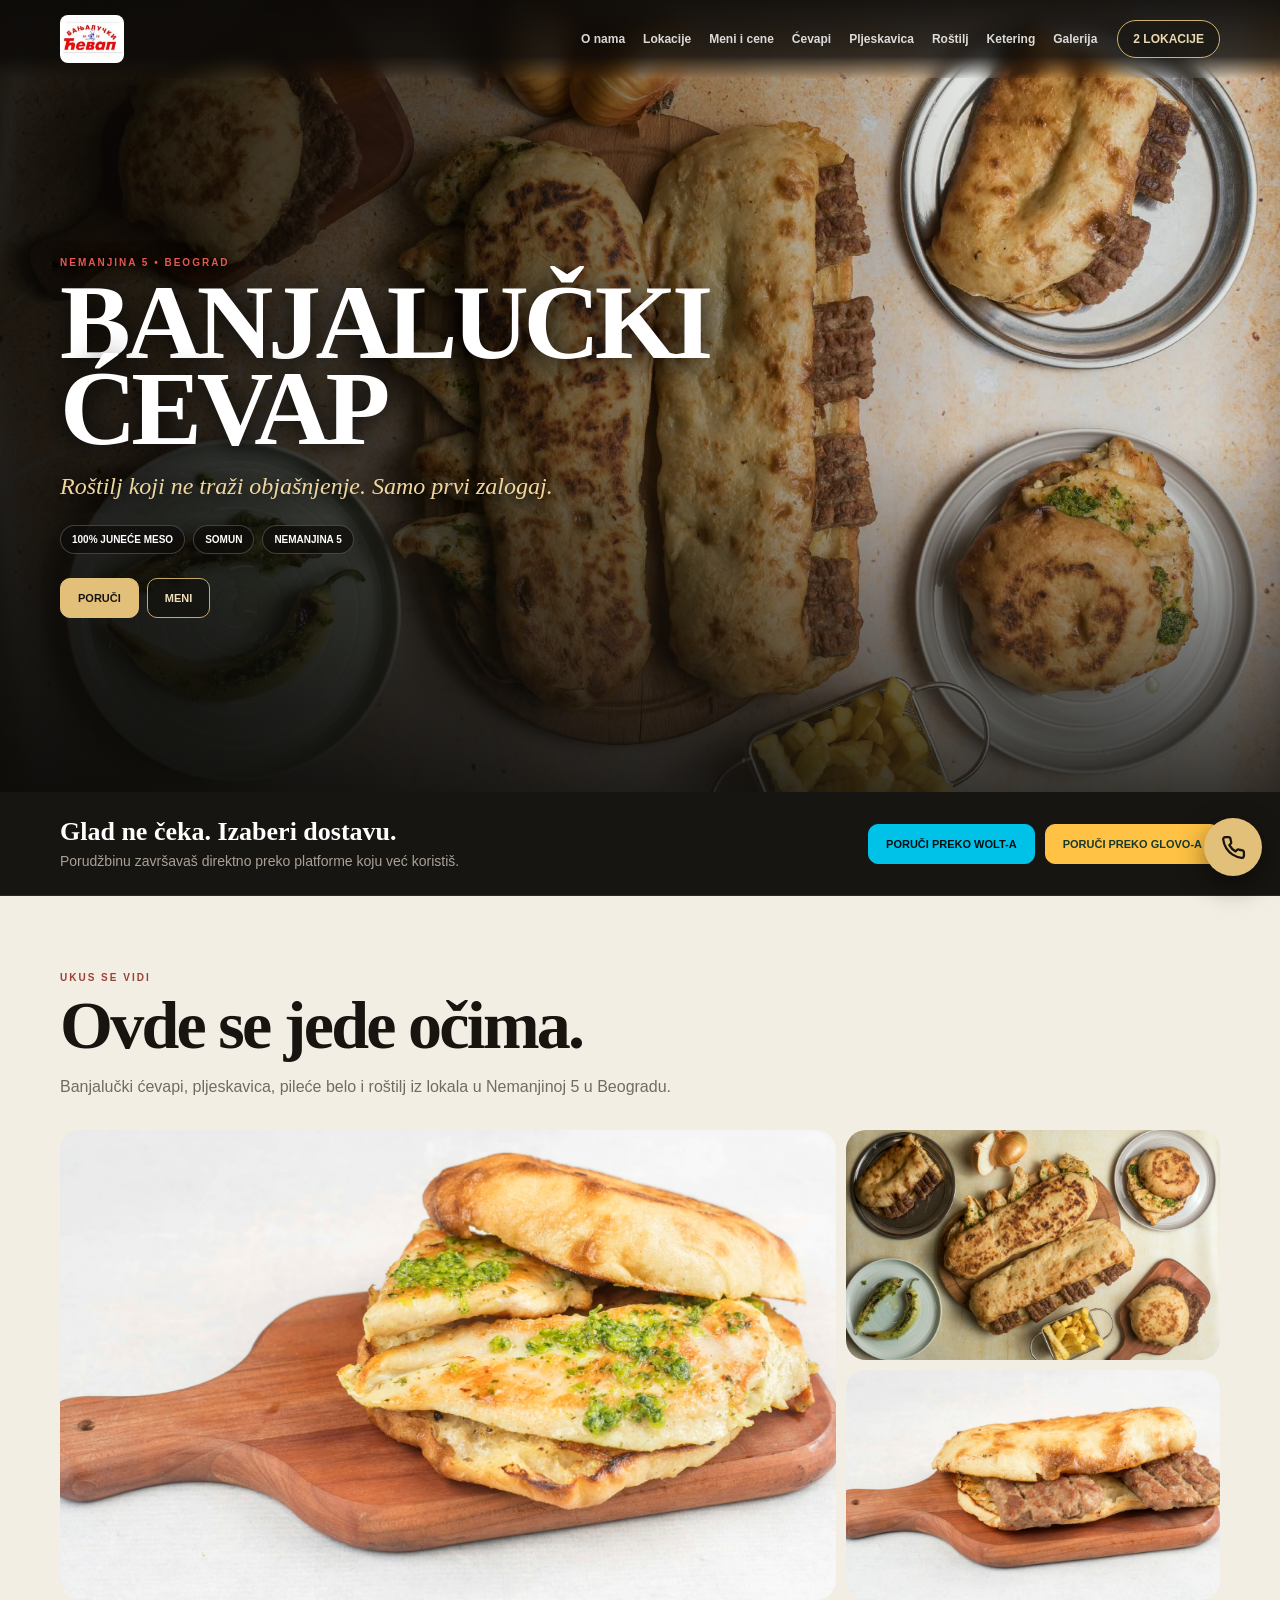
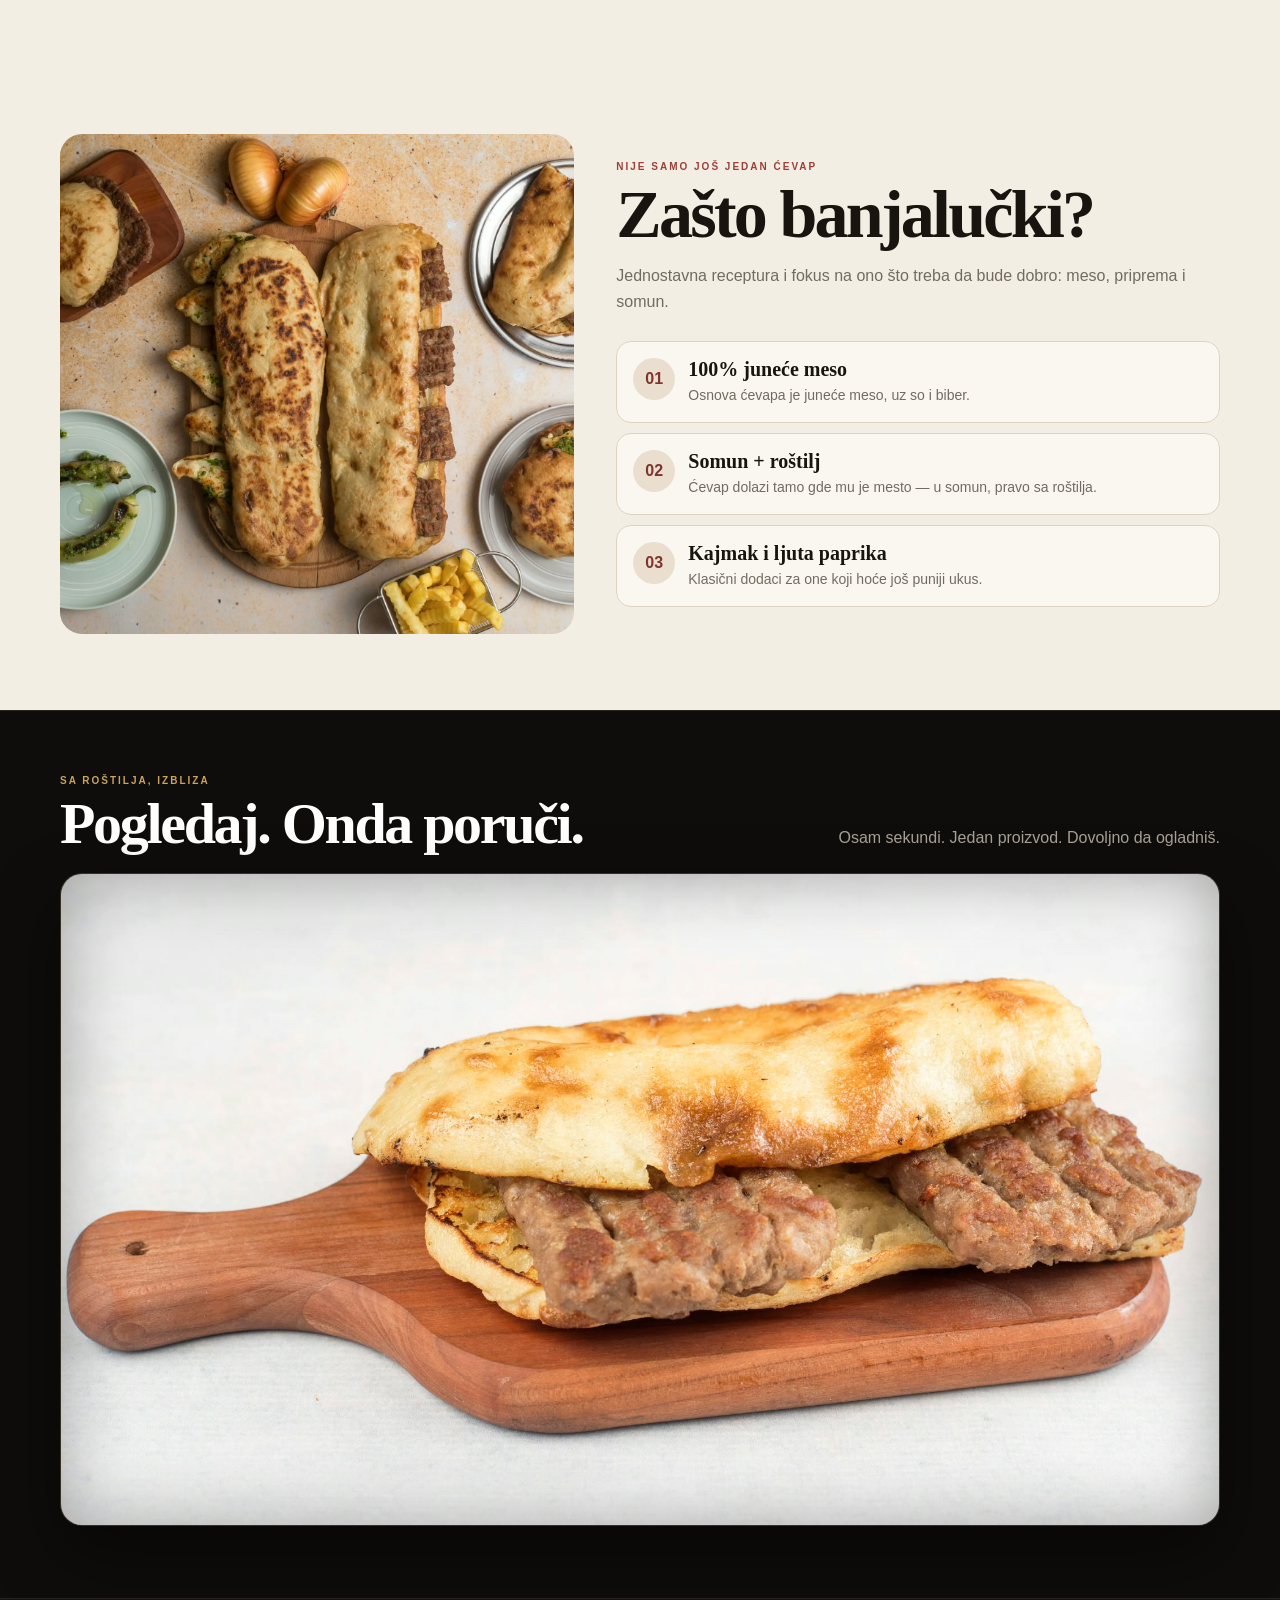
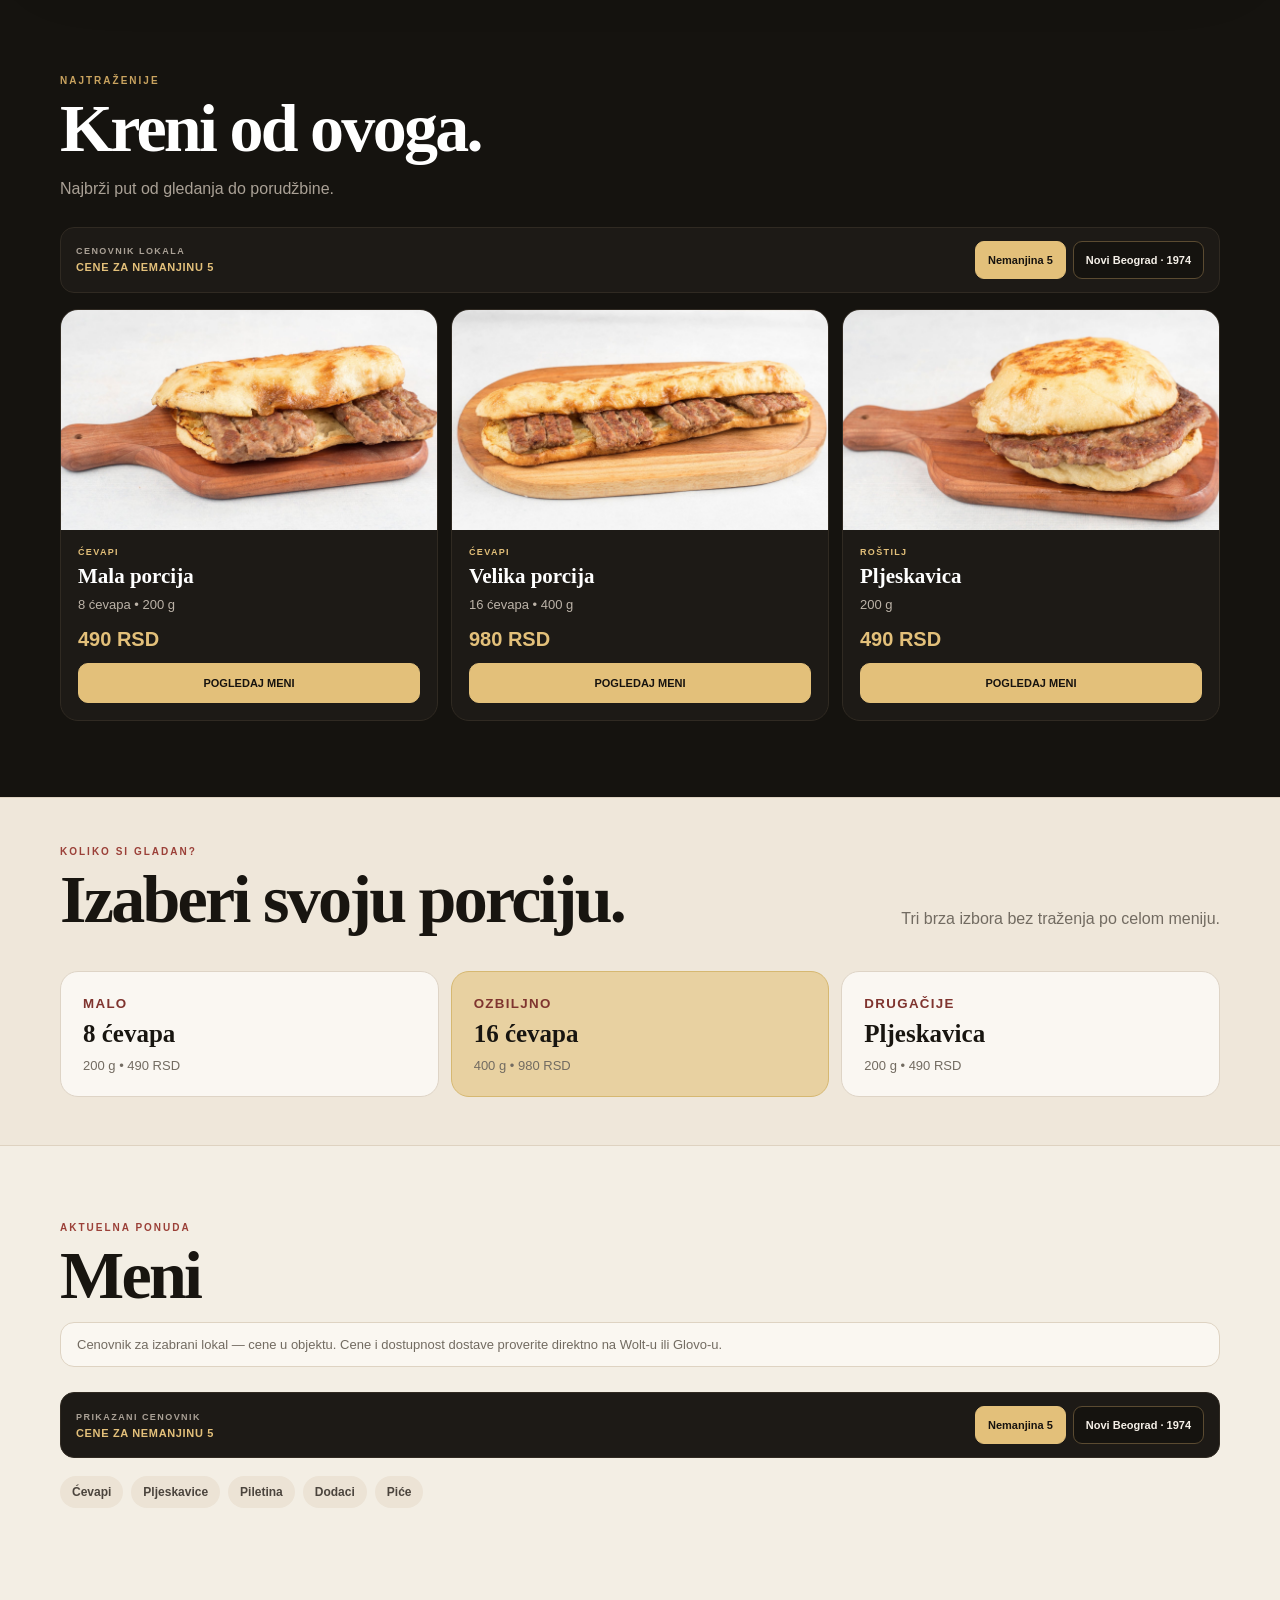
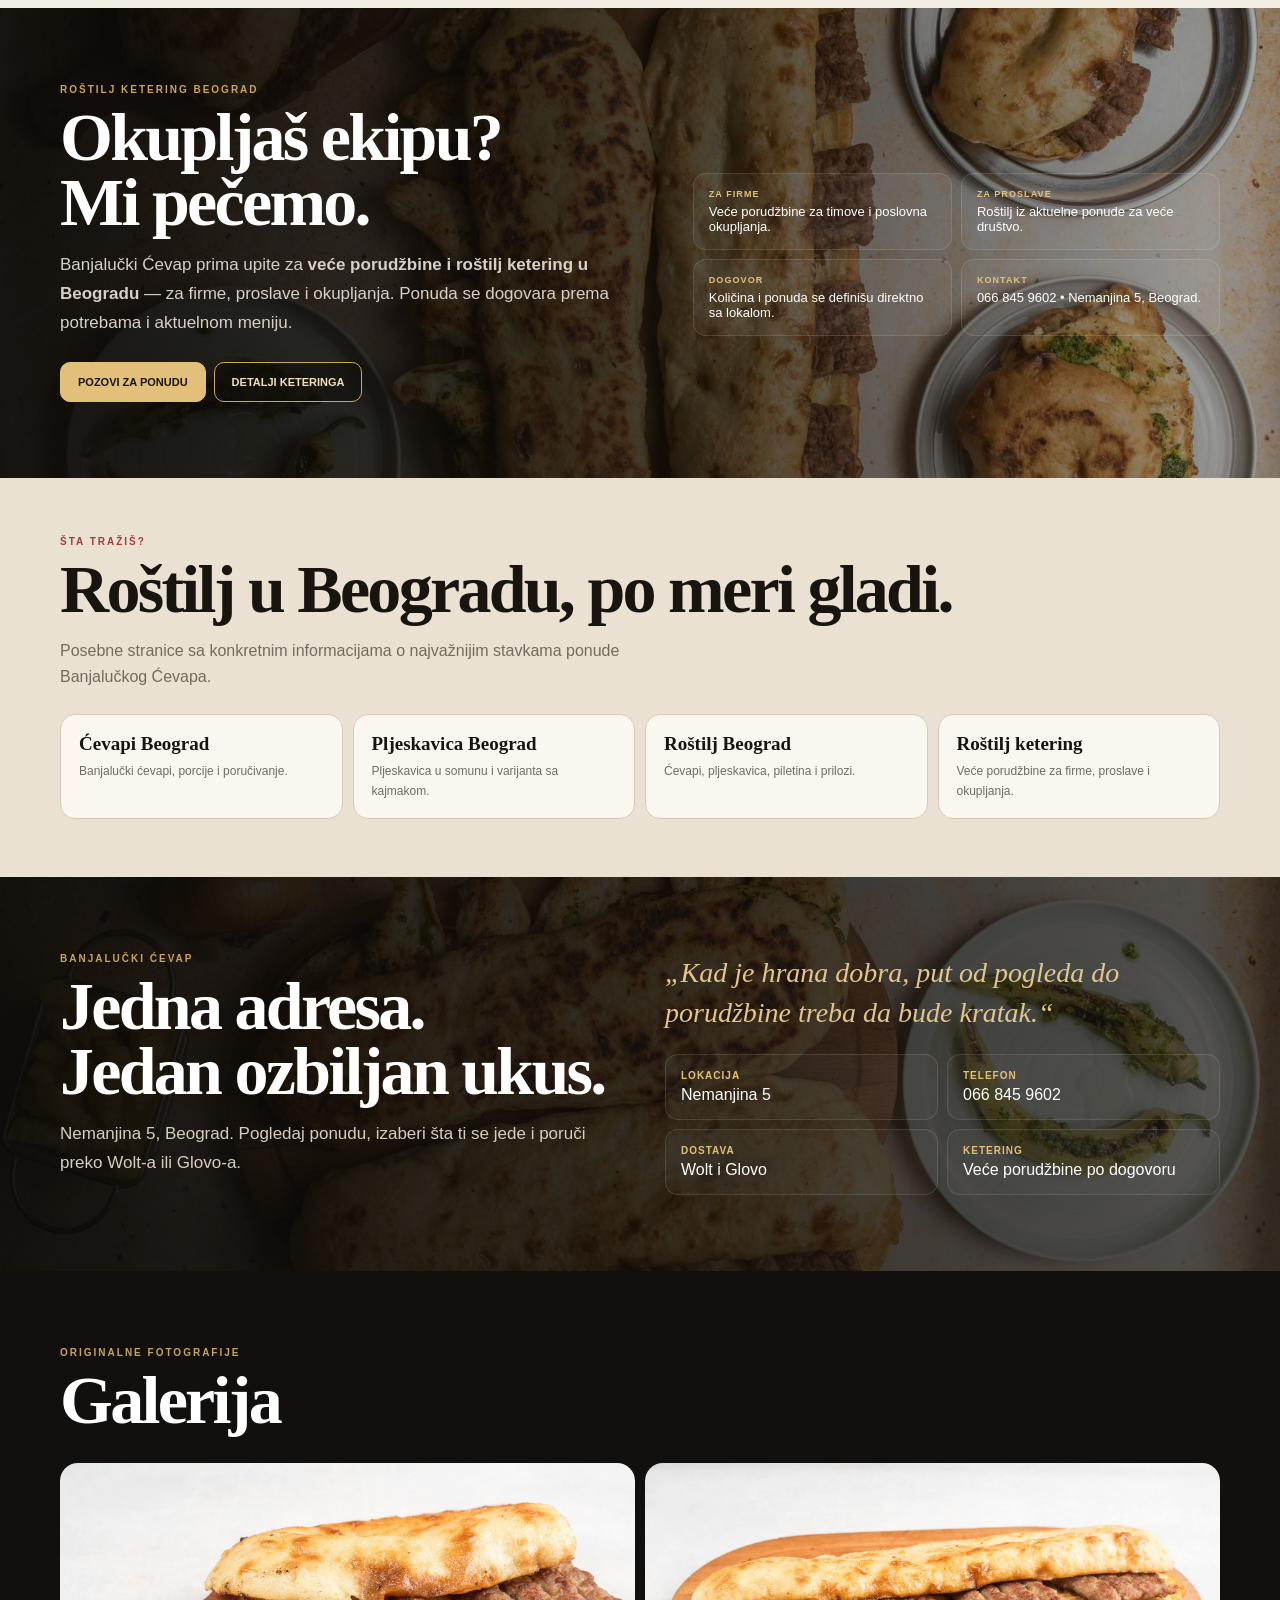
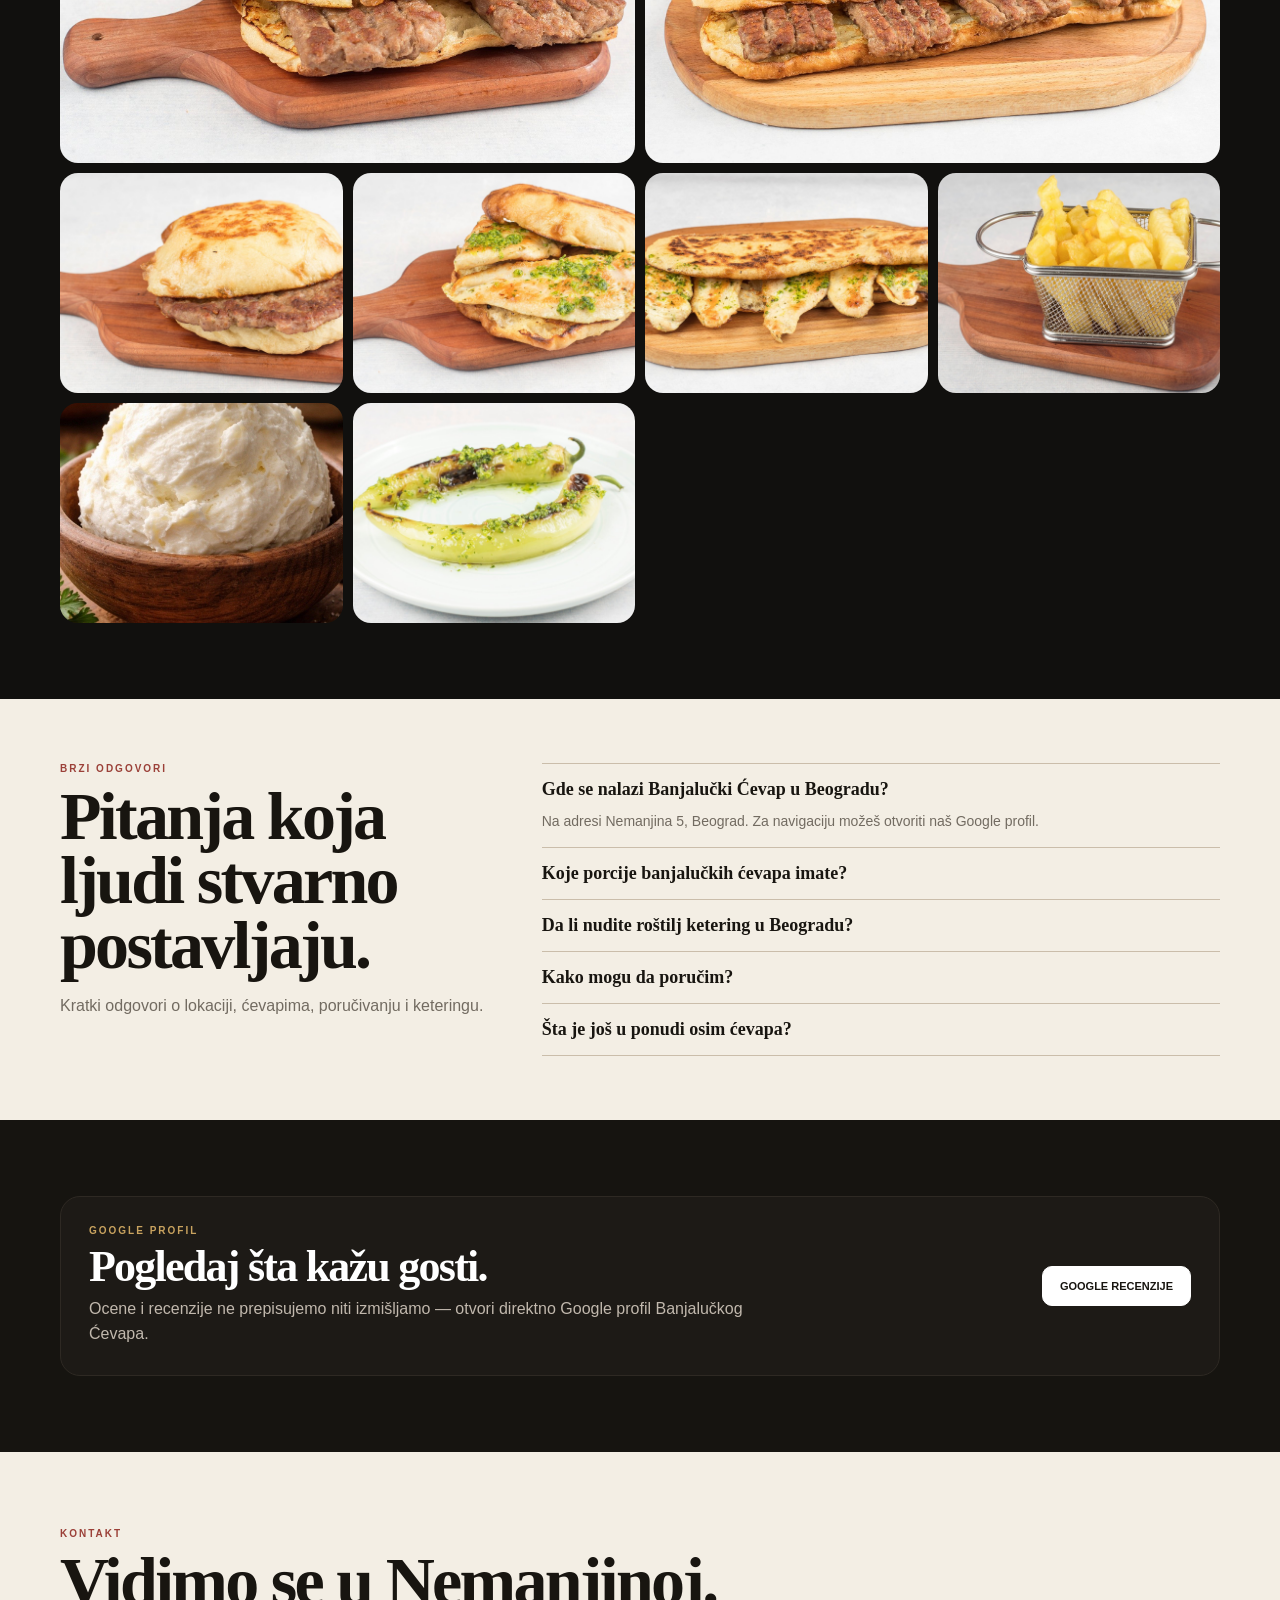
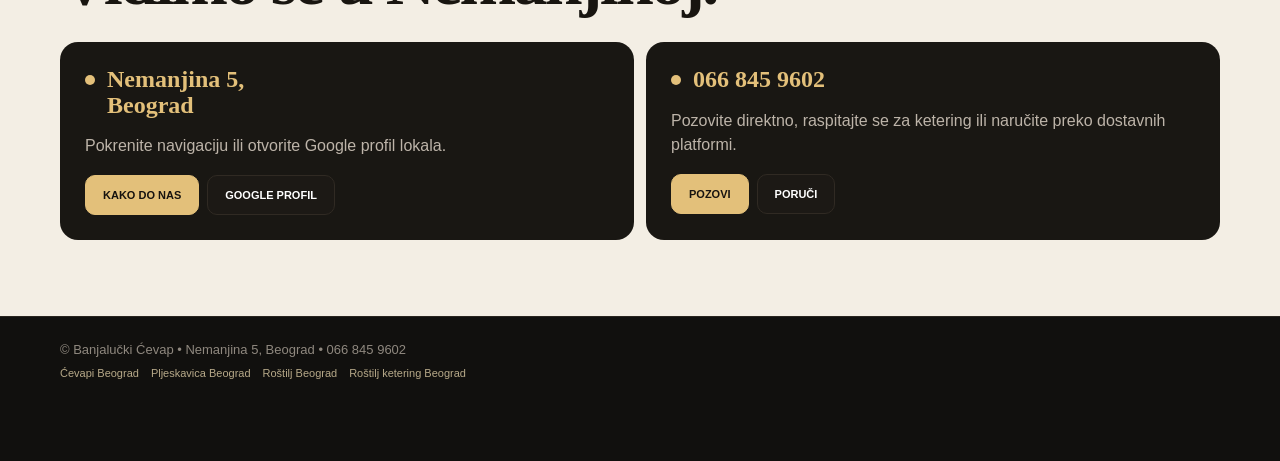
==== commit cd3bb4de: "Render both location menus reliably" ====
--- a/index.html
+++ b/index.html
@@ -1 +1 @@
-<!doctype html><html lang="sr"><head><meta charset="utf-8"><meta name="viewport" content="width=device-width,initial-scale=1"><meta name="theme-color" content="#11100e"><title>Banjalučki Ćevap Beograd | Roštilj, pljeskavica i ketering</title><meta name="description" content="Banjalučki Ćevap u Nemanjinoj 5, Beograd. Banjalučki ćevapi, pljeskavica, pileće belo, prilozi i roštilj ketering za veće porudžbine. Poručite preko Wolt-a ili Glovo-a."><link rel="canonical" href="https://banjalucki-cevap.vercel.app/"><meta property="og:type" content="restaurant"><meta property="og:title" content="Banjalučki Ćevap Beograd | Nemanjina 5"><meta property="og:description" content="Banjalučki ćevapi, roštilj i ketering za veće porudžbine u Beogradu."><meta property="og:url" content="https://banjalucki-cevap.vercel.app/"><meta property="og:image" content="https://banjalucki-cevap.vercel.app/IMG-20260912-WA0012.jpg"><meta name="twitter:card" content="summary_large_image"><script type="application/ld+json">{"@context":"https://schema.org","@graph":[{"@type":"Restaurant","@id":"https://banjalucki-cevap.vercel.app/#restaurant","name":"Banjalučki Ćevap","url":"https://banjalucki-cevap.vercel.app/","telephone":"+381668459602","image":["https://banjalucki-cevap.vercel.app/IMG-20260912-WA0012.jpg","https://banjalucki-cevap.vercel.app/IMG-20260912-WA0014.jpg"],"address":{"@type":"PostalAddress","streetAddress":"Nemanjina 5","addressLocality":"Beograd","addressCountry":"RS"},"servesCuisine":["Banjalučki ćevapi","Roštilj"],"hasMenu":"https://banjalucki-cevap.vercel.app/#meni","sameAs":["https://wolt.com/sr/srb/belgrade/restaurant/banjalucki-cevap","https://glovo.go.link/open?link_type=store&store_id=155594&adjust_t=s321jkn","https://share.google/LttOaKfkoDdpvW1ZL"]},{"@type":"FAQPage","mainEntity":[{"@type":"Question","name":"Gde se nalazi Banjalučki Ćevap u Beogradu?","acceptedAnswer":{"@type":"Answer","text":"Banjalučki Ćevap se nalazi u Nemanjinoj 5 u Beogradu."}},{"@type":"Question","name":"Koje porcije banjalučkih ćevapa su u ponudi?","acceptedAnswer":{"@type":"Answer","text":"U ponudi su mala porcija od 8 ćevapa / 200 g i velika porcija od 16 ćevapa / 400 g."}},{"@type":"Question","name":"Da li Banjalučki Ćevap nudi ketering?","acceptedAnswer":{"@type":"Answer","text":"Da. Banjalučki Ćevap prima upite za veće porudžbine i roštilj ketering za firme, proslave i okupljanja. Za ponudu je potrebno pozvati lokal."}},{"@type":"Question","name":"Kako mogu da poručim hranu?","acceptedAnswer":{"@type":"Answer","text":"Porudžbina se može završiti preko Wolt-a ili Glovo-a, a lokal možete kontaktirati i telefonom na 066 845 9602."}},{"@type":"Question","name":"Šta još ima u ponudi osim ćevapa?","acceptedAnswer":{"@type":"Answer","text":"U aktuelnoj ponudi su i pljeskavica, pljeskavica sa kajmakom, pileće belo meso, pomfrit, kajmak i ljuta paprika."}}]}]}</script><style>:root{--bg:#11100e;--cream:#f3eee4;--ink:#181510;--muted:#726b61;--gold2:#e3c07a;--accent:#9b4038;--accent2:#7f342f;--line:#d8cebe}*{box-sizing:border-box}html{scroll-behavior:smooth}body{margin:0;background:var(--bg);color:#fff;font-family:Arial,sans-serif;overflow-x:hidden}a{color:inherit;text-decoration:none}img{display:block;width:100%}.w{width:min(1160px,calc(100% - 40px));margin:auto}.eyebrow,.kicker{font-size:10px;letter-spacing:.2em;text-transform:uppercase;font-weight:900;color:var(--accent)}.title{font:900 clamp(40px,6vw,68px)/.95 Georgia,serif;letter-spacing:-.04em;margin:10px 0 15px}.desc{max-width:650px;color:var(--muted);line-height:1.65;font-size:16px}.btn{display:inline-flex;align-items:center;justify-content:center;padding:13px 17px;border:1px solid #ffffff35;border-radius:10px;font-size:11px;font-weight:900}.btn.primary{background:var(--gold2);border-color:var(--gold2);color:#17130f}.btn.soft{background:#100e0a99;border-color:#c7a86b;color:#f0dfb9}.btn.light{background:#fff;color:var(--ink);border-color:#fff}.btn.dark{background:#1c1915;border-color:#302a23}.btn.wolt{background:#00c2e8;border-color:#00c2e8;color:#001014}.btn.glovo{background:#ffc244;border-color:#ffc244;color:#173a2d}header{position:fixed;inset:0 0 auto;z-index:70;background:linear-gradient(180deg,#0c0a08e8 0%,#0c0a08b8 70%,transparent 100%);backdrop-filter:blur(8px);-webkit-backdrop-filter:blur(8px)}.nav{height:78px;display:flex;align-items:center;gap:20px}.logo{width:auto;height:48px;background:#fff;border-radius:8px}.nav nav{display:flex;gap:18px;margin-left:auto;font-size:12px;font-weight:800}.nav nav a{opacity:.82}.phone{background:#1b1814cc;border:1px solid #cfb06e;color:#ead8b0;padding:11px 15px;border-radius:999px;font-weight:900;font-size:12px}.hamburger{display:none;width:44px;height:44px;border:1px solid #cfb06e;border-radius:50%;background:#17130fd9;color:#ead8b0;align-items:center;justify-content:center;cursor:pointer}.hamburger span,.hamburger span:before,.hamburger span:after{display:block;width:18px;height:2px;background:currentColor;position:relative;border-radius:2px}.hamburger span:before,.hamburger span:after{content:"";position:absolute;left:0}.hamburger span:before{top:-6px}.hamburger span:after{top:6px}.mobile-menu{display:none;position:fixed;z-index:69;top:62px;left:0;right:0;background:#11100ef7;border-top:1px solid #ffffff12;border-bottom:1px solid #3b3328;padding:12px 15px 18px;box-shadow:0 18px 35px #0008}.mobile-menu.open{display:grid}.mobile-menu a{padding:13px 8px;border-bottom:1px solid #ffffff12;font-weight:800;font-size:13px}.mobile-menu a:last-child{border-bottom:0}.hero{min-height:88svh;position:relative;display:flex;align-items:flex-end;overflow:hidden;background:#090806 url('IMG-20260912-WA0012.jpg') center/cover no-repeat}.hero-video{position:absolute;inset:0;width:100%;height:100%;object-fit:cover;object-position:center;z-index:0}.hero:before{content:"";position:absolute;z-index:1;inset:0;background:linear-gradient(90deg,#090806e3 0%,#0908069c 39%,#0908061c 75%),linear-gradient(0deg,#11100ec9 0%,transparent 44%)}.hero-inner{position:relative;z-index:2;padding:145px 0 62px;max-width:660px}.hero h1{font:900 clamp(58px,9vw,106px)/.82 Georgia,serif;letter-spacing:-.05em;text-transform:uppercase;margin:12px 0 17px;text-shadow:0 4px 28px #000}.hero .kicker{color:#df5a50;text-shadow:0 1px 8px #000,0 0 18px #0009}.hero .lead{font:italic 24px/1.38 Georgia,serif;color:#f0d69e;max-width:530px;margin:0 0 22px;text-shadow:0 2px 18px #000}.meta{display:flex;gap:8px;flex-wrap:wrap;margin:0 0 24px}.meta span{border:1px solid #ffffff35;background:#0f0d0bc7;border-radius:999px;padding:8px 11px;font-size:10px;font-weight:800}.actions{display:flex;gap:8px;flex-wrap:wrap}.order-strip{background:#171511;padding:25px 0;border-bottom:1px solid #29251f}.order-inner{display:grid;grid-template-columns:1fr auto;gap:26px;align-items:center}.order-copy strong{display:block;font:800 26px Georgia,serif;margin-bottom:5px}.order-copy span{color:#aaa196;font-size:14px}.order-buttons{display:flex;gap:10px}.order-buttons .btn{min-width:150px}section{padding:76px 0}.paper{background:var(--cream);color:var(--ink)}.visuals{display:grid;grid-template-columns:1.35fr .65fr;gap:10px;margin-top:30px}.visual-main,.visual-small{overflow:hidden;border-radius:20px;background:#ddd}.visual-main{height:470px}.visual-side{display:grid;gap:10px}.visual-small{height:230px}.visuals img{height:100%;object-fit:cover}.why{padding-top:58px}.why-grid{display:grid;grid-template-columns:.92fr 1.08fr;gap:42px;align-items:center}.why-photo{height:500px;border-radius:22px;overflow:hidden}.why-photo img{height:100%;object-fit:cover}.reasons{display:grid;gap:10px;margin-top:25px}.reason{display:grid;grid-template-columns:42px 1fr;gap:13px;padding:16px;background:#faf7f1;border:1px solid #ded3c2;border-radius:15px}.reason-num{width:42px;height:42px;border-radius:50%;display:grid;place-items:center;background:#eadfcf;color:var(--accent2);font-weight:900}.reason h3{margin:0 0 4px;font:800 20px Georgia,serif}.reason p{margin:0;color:var(--muted);line-height:1.5;font-size:14px}.cinema{background:#0e0d0b;padding:64px 0 72px;border-top:1px solid #28231e;border-bottom:1px solid #28231e}.cinema-head{display:flex;justify-content:space-between;gap:30px;align-items:end;margin-bottom:22px}.cinema-head .title{font-size:clamp(38px,5vw,58px);margin-bottom:0}.cinema-head p{max-width:430px;color:#aaa196;line-height:1.55;margin:0}.cinema-frame{position:relative;overflow:hidden;border-radius:22px;background:#181511;aspect-ratio:16/9;box-shadow:0 28px 70px #0007;border:1px solid #c9a35f30}.cinema-frame:after{content:"";position:absolute;inset:0;pointer-events:none;box-shadow:inset 0 0 70px #0005}.cinema-frame video{display:block;width:100%;height:100%;object-fit:cover}.popular{background:#15130f}.popular-grid{display:grid;grid-template-columns:repeat(3,1fr);gap:13px;margin-top:16px}.popular-location-switch{display:flex;align-items:center;justify-content:space-between;gap:14px;flex-wrap:wrap;margin-top:24px;padding:13px 15px;border:1px solid #302a22;border-radius:14px;background:#1d1a16}.popular-location-label{color:#aaa196;font-size:9px;font-weight:900;letter-spacing:.16em}.popular-location-current{margin:5px 0 0;color:var(--gold2);font-size:11px;font-weight:900;letter-spacing:.06em}.popular-location-options{display:flex;gap:7px;flex-wrap:wrap}.popular-location-options button{min-height:38px;padding:8px 12px;border:1px solid #5b4b31;border-radius:9px;background:#15130f;color:#f5f0e8;font-size:11px;font-weight:800;cursor:pointer}.popular-location-options button.is-active{background:var(--gold2);border-color:var(--gold2);color:#17130f}.product{background:#1d1a16;border:1px solid #302a22;border-radius:18px;overflow:hidden}.product img{height:220px;object-fit:cover}.product-body{padding:17px}.product-tag{color:var(--gold2);font-size:9px;font-weight:900;letter-spacing:.15em;text-transform:uppercase}.product h3{font:800 21px/1.12 Georgia,serif;margin:8px 0}.product p{color:#bcb3a8;font-size:13px;line-height:1.45;margin:0 0 13px}.price{font-size:20px;font-weight:900;color:var(--gold2);margin-bottom:12px}.product .btn{width:100%}.hunger{background:#efe7da;color:var(--ink);padding:48px 0;border-top:1px solid #ded2c0;border-bottom:1px solid #ded2c0}.hunger-head{display:flex;justify-content:space-between;gap:30px;align-items:end;margin-bottom:24px}.hunger-head p{max-width:520px;color:var(--muted);line-height:1.5}.hunger-grid{display:grid;grid-template-columns:repeat(3,1fr);gap:12px}.hunger-card{background:#faf7f2;border:1px solid #ded4c6;border-radius:18px;padding:22px}.hunger-card.featured{background:#e8d1a1;border-color:#d6b871}.hunger-card small{color:var(--accent2);font-weight:900;letter-spacing:.1em;text-transform:uppercase}.hunger-card strong{font:800 25px Georgia,serif;display:block;margin:8px 0}.hunger-card span{font-size:13px;color:var(--muted)}.menu-nav{display:flex;gap:8px;flex-wrap:wrap;margin:18px 0 24px}.menu-nav a{padding:9px 12px;background:#ece3d5;border-radius:999px;font-size:12px;font-weight:800;color:#4b443d}.menu{display:grid;grid-template-columns:1.05fr .95fr;gap:44px}.cat{margin-bottom:28px}.cat h3{font:800 25px Georgia,serif;border-bottom:2px solid #2a241e;padding-bottom:8px;margin:0}.row{display:grid;grid-template-columns:1fr auto;gap:14px;padding:10px 0;border-bottom:1px solid var(--line);font-size:14px}.menu-product-row{grid-template-columns:74px 1fr auto;align-items:center;gap:12px;padding:11px 0}.menu-product-img{width:74px;height:58px;object-fit:cover;border-radius:9px;background:#e7ddcf}.row strong{white-space:nowrap}.row em{font-style:normal;color:var(--muted);font-size:12px;display:block;margin-top:3px}.menu-note{background:#faf7f1;border:1px solid #ded3c2;border-radius:14px;padding:14px 16px;color:var(--muted);font-size:13px;margin-bottom:25px}.catering{position:relative;background:linear-gradient(90deg,#0c0a08f2 0%,#0c0a08c7 45%,#0c0a0855 100%),url('IMG-20260912-WA0012.jpg') center/cover;color:#fff}.catering-grid{display:grid;grid-template-columns:1.05fr .95fr;gap:50px;align-items:center}.catering .title{max-width:660px}.catering p{max-width:620px;color:#d8d0c6;line-height:1.7;font-size:17px}.catering-points{display:grid;grid-template-columns:1fr 1fr;gap:9px;margin-top:22px}.catering-point{padding:15px;border-radius:13px;border:1px solid #ffffff1f;background:#ffffff0b;font-size:13px}.catering-point b{display:block;color:var(--gold2);margin-bottom:5px;text-transform:uppercase;font-size:9px;letter-spacing:.12em}.catering-cta{margin-top:24px;display:flex;gap:8px;flex-wrap:wrap}.seo-hub{background:#ebe1d2;color:var(--ink);padding:58px 0}.seo-links{display:grid;grid-template-columns:repeat(4,1fr);gap:10px;margin-top:24px}.seo-link{background:#faf7f1;border:1px solid #d7c9b7;border-radius:15px;padding:18px;transition:.2s}.seo-link:hover{transform:translateY(-2px)}.seo-link b{display:block;font:800 19px Georgia,serif;margin-bottom:6px}.seo-link span{font-size:12px;color:var(--muted);line-height:1.45}.story{background:linear-gradient(90deg,#0c0a08f1,#0c0a08b0),url('IMG-20260912-WA0009.jpg') center/cover}.storygrid{display:grid;grid-template-columns:1fr 1fr;gap:50px;align-items:center}.story p{color:#d7cec2;line-height:1.7;font-size:17px}.quote{font:italic 28px/1.4 Georgia,serif;color:#e2c58e}.facts{display:grid;grid-template-columns:1fr 1fr;gap:9px;margin-top:22px}.fact{border:1px solid #ffffff1d;background:#ffffff08;padding:15px;border-radius:13px}.fact b{display:block;color:var(--gold2);font-size:10px;letter-spacing:.1em;text-transform:uppercase;margin-bottom:5px}.gallery{display:grid;grid-template-columns:1.35fr .65fr;gap:10px;margin-top:30px}.gallery-main,.gallery-side{display:grid;gap:10px}.gallery-main{grid-template-rows:340px 225px}.gallery-side{grid-template-rows:225px 340px}.gallery-item{overflow:hidden;border-radius:18px;background:#191612}.gallery-item img{height:100%;object-fit:cover}.gallery.gallery-new{grid-template-columns:repeat(4,1fr);gap:10px}.gallery.gallery-new .gallery-item{height:220px}.gallery.gallery-new .gallery-item:nth-child(1),.gallery.gallery-new .gallery-item:nth-child(2){grid-column:span 2;height:300px}.faq{background:var(--cream);color:var(--ink);padding:64px 0}.faq-grid{display:grid;grid-template-columns:.78fr 1.22fr;gap:48px;align-items:start}.faq-list{border-top:1px solid #cabdaa}.faq details{border-bottom:1px solid #cabdaa;padding:15px 0}.faq summary{cursor:pointer;font:800 18px Georgia,serif;list-style:none}.faq summary::-webkit-details-marker{display:none}.faq details p{color:var(--muted);line-height:1.6;font-size:14px;margin:10px 0 0}.reviews{background:#161410}.review-box{display:grid;grid-template-columns:1fr auto;gap:30px;align-items:center;border:1px solid #2e2923;border-radius:20px;padding:28px;background:#1d1a16}.review-box p{color:#c1b8ad;line-height:1.6;margin:7px 0 0;max-width:660px}.contact{display:grid;grid-template-columns:1fr 1fr;gap:12px;margin-top:28px}.contact-card{background:#191713;color:#fff;border-radius:18px;padding:25px}.contact-title{display:flex;align-items:flex-start;gap:12px;margin-bottom:10px}.dot{width:10px;height:10px;border-radius:50%;background:var(--gold2);margin-top:8px;flex:0 0 auto}.contact-card h3{font:800 24px/1.08 Georgia,serif;color:var(--gold2);margin:0}.contact-card p{color:#bdb4a9;line-height:1.55}.contact-actions{display:flex;gap:8px;flex-wrap:wrap}.footer{padding:25px 0 82px;color:#8f887f;border-top:1px solid #29251f;font-size:13px}.footer-links{display:flex;gap:12px;flex-wrap:wrap;margin-top:10px;font-size:11px}.footer-links a{color:#b7a989}.contact-float{position:fixed;right:18px;bottom:24px;z-index:80;display:flex;flex-direction:column;align-items:flex-end;gap:8px}.contact-options{display:grid;gap:8px;opacity:0;transform:translateY(10px) scale(.96);pointer-events:none;transition:opacity .18s ease,transform .18s ease}.contact-float.open .contact-options{opacity:1;transform:none;pointer-events:auto}.contact-options a{min-width:106px;padding:10px 13px;border-radius:999px;font-size:10px;font-weight:900;text-align:center;box-shadow:0 8px 24px #0005}.contact-options .call{background:#e3c07a;color:#17130f}.contact-options .viber{background:#7360f2;color:#fff}.contact-options .wa{background:#25d366;color:#102416}.contact-toggle{width:58px;height:58px;border:0;border-radius:50%;display:grid;place-items:center;background:#e3c07a;color:#17130f;box-shadow:0 10px 28px #0007;cursor:pointer}.contact-toggle svg{width:25px;height:25px}.contact-float.open .contact-toggle{transform:rotate(-8deg)}.mobilebar{display:none}@media(max-width:900px){.why-grid,.catering-grid,.faq-grid{grid-template-columns:1fr}.why-photo{height:390px}.popular-grid{grid-template-columns:1fr 1fr}.seo-links{grid-template-columns:1fr 1fr}}@media(max-width:760px){.popular-location-switch{align-items:flex-start;flex-direction:column;gap:10px}.popular-location-options{width:100%}.popular-location-options button{flex:1}.w{width:min(100% - 30px,1160px)}.nav{height:62px}.logo{height:42px}.nav nav{display:none}.phone{margin-left:auto;font-size:10px;padding:9px 11px}.hamburger{display:flex}.hero{min-height:78svh}.hero-video{object-position:center center}.hero:before{background:linear-gradient(0deg,#11100ed6 0%,#0908066f 48%,#09080622 100%)}.hero-inner{padding:88px 0 60px;max-width:340px}.hero h1{font-size:43px;margin:9px 0 12px}.hero .lead{font-size:16px;max-width:285px;margin-bottom:14px}.meta{margin-bottom:15px}.meta span{font-size:9px;padding:7px 9px}.btn{font-size:9px;padding:10px 11px}.actions .btn{min-width:92px}.order-inner{grid-template-columns:1fr;gap:14px}.order-copy strong{font-size:22px}.order-buttons{display:grid;grid-template-columns:1fr 1fr}.order-buttons .btn{min-width:0}section{padding:52px 0}.title{font-size:39px}.desc{font-size:14px}.visuals{grid-template-columns:1fr}.visual-main{height:285px}.visual-side{grid-template-columns:1fr 1fr}.visual-small{height:150px}.why{padding-top:42px}.why-photo{height:280px}.why-grid{gap:24px}.reason{padding:13px}.cinema{padding:46px 0 52px}.cinema-head{display:block;margin-bottom:16px}.cinema-head p{margin-top:10px;font-size:13px}.cinema-frame{border-radius:14px}.popular-grid{grid-template-columns:1fr}.product{display:grid;grid-template-columns:42% 58%}.product img{height:100%;min-height:190px}.product-body{padding:15px}.hunger-head{display:block}.hunger-grid{grid-template-columns:repeat(3,145px);overflow-x:auto}.hunger-card{min-width:140px;padding:16px}.hunger-card strong{font-size:20px}.menu{grid-template-columns:1fr;gap:0}.menu-product-row{grid-template-columns:68px 1fr auto}.menu-product-img{width:68px;height:54px}.menu-nav{position:sticky;top:0;z-index:8;background:var(--cream);padding:10px 0;margin:8px 0 18px;overflow-x:auto;flex-wrap:nowrap}.menu-nav a{white-space:nowrap}.catering-points{grid-template-columns:1fr 1fr}.seo-links{grid-template-columns:1fr}.storygrid,.contact,.gallery{grid-template-columns:1fr}.storygrid{gap:26px}.quote{font-size:24px}.gallery-main,.gallery-side{grid-template-columns:1fr 1fr;grid-template-rows:none}.gallery.gallery-new{grid-template-columns:repeat(2,1fr)}.gallery.gallery-new .gallery-item{height:185px}.gallery.gallery-new .gallery-item:nth-child(1),.gallery.gallery-new .gallery-item:nth-child(2){grid-column:span 2;height:245px}.gallery-item{height:175px}.gallery-main .gallery-item:first-child{grid-column:span 2;height:235px}.review-box{grid-template-columns:1fr;gap:18px}.contact-float{right:14px;bottom:72px}.contact-options a{min-width:92px;padding:9px 11px;font-size:9px}.contact-toggle{width:54px;height:54px}.mobilebar{position:fixed;z-index:50;bottom:0;left:0;right:0;display:grid;grid-template-columns:repeat(3,1fr);background:#161410;border-top:1px solid #3b3328}.mobilebar a{text-align:center;padding:13px 3px;font-size:11px;font-weight:900}.mobilebar a:first-child{background:#c9a35f;color:#181510}.footer{padding-bottom:76px}}@media(max-width:390px){.hero{min-height:76svh}.hero h1{font-size:41px}.hero-inner{padding-bottom:56px}.visual-side{grid-template-columns:1fr}.visual-small{height:190px}.catering-points{grid-template-columns:1fr}.gallery-main,.gallery-side{grid-template-columns:1fr}.gallery-main .gallery-item:first-child{grid-column:auto;height:215px}.gallery-item{height:195px}.gallery.gallery-new{grid-template-columns:1fr}.gallery.gallery-new .gallery-item,.gallery.gallery-new .gallery-item:nth-child(1),.gallery.gallery-new .gallery-item:nth-child(2){grid-column:auto;height:210px}}</style><link rel="stylesheet" href="/shared-header.css"></head><body><div id="sharedHeader"></div><script src="/shared-header.js"></script><main><section class="hero"><video class="hero-video" autoplay muted loop playsinline preload="auto" poster="IMG-20260912-WA0012.jpg" aria-hidden="true"><source src="banjalucki-cevap-hero-web.mp4" type="video/mp4"></video><div class="w"><div class="hero-inner"><div class="kicker">Nemanjina 5 • Beograd</div><h1>Banjalučki<br>Ćevap</h1><p class="lead">Roštilj koji ne traži objašnjenje. Samo prvi zalogaj.</p><div class="meta"><span>100% JUNEĆE MESO</span><span>SOMUN</span><span>NEMANJINA 5</span></div><div class="actions"><a class="btn primary" href="#poruci">PORUČI</a><a class="btn soft" href="#meni">MENI</a></div></div></div></section><div id="poruci" class="order-strip"><div class="w order-inner"><div class="order-copy"><strong>Glad ne čeka. Izaberi dostavu.</strong><span>Porudžbinu završavaš direktno preko platforme koju već koristiš.</span></div><div class="order-buttons"><a class="btn wolt" target="_blank" rel="noopener" href="https://wolt.com/sr/srb/belgrade/restaurant/banjalucki-cevap">PORUČI PREKO WOLT-A</a><a class="btn glovo" target="_blank" rel="noopener" href="https://glovo.go.link/open?link_type=store&store_id=155594&adjust_t=s321jkn">PORUČI PREKO GLOVO-A</a></div></div></div><section class="paper"><div class="w"><div class="eyebrow">Ukus se vidi</div><h2 class="title">Ovde se jede očima.</h2><p class="desc">Banjalučki ćevapi, pljeskavica, pileće belo i roštilj iz lokala u Nemanjinoj 5 u Beogradu.</p><div class="visuals"><div class="visual-main"><img src="IMG-20260912-WA0011.jpg" alt="Pileće belo meso u somunu - Banjalučki Ćevap Beograd"></div><div class="visual-side"><div class="visual-small"><img src="IMG-20260912-WA0002.jpg" alt="Roštilj i banjalučki ćevapi u Beogradu" loading="lazy"></div><div class="visual-small"><img src="IMG-20260912-WA0000.jpg" alt="Pljeskavica u somunu - Nemanjina 5 Beograd" loading="lazy"></div></div></div></div></section><section id="zasto" class="paper why"><div class="w why-grid"><div class="why-photo"><img src="IMG-20260912-WA0012.jpg" alt="Banjalučki ćevapi i roštilj u Beogradu" loading="lazy"></div><div><div class="eyebrow">Nije samo još jedan ćevap</div><h2 class="title">Zašto banjalučki?</h2><p class="desc">Jednostavna receptura i fokus na ono što treba da bude dobro: meso, priprema i somun.</p><div class="reasons"><div class="reason"><div class="reason-num">01</div><div><h3>100% juneće meso</h3><p>Osnova ćevapa je juneće meso, uz so i biber.</p></div></div><div class="reason"><div class="reason-num">02</div><div><h3>Somun + roštilj</h3><p>Ćevap dolazi tamo gde mu je mesto — u somun, pravo sa roštilja.</p></div></div><div class="reason"><div class="reason-num">03</div><div><h3>Kajmak i ljuta paprika</h3><p>Klasični dodaci za one koji hoće još puniji ukus.</p></div></div></div></div></div></section><section class="cinema"><div class="w"><div class="cinema-head"><div><div class="eyebrow" style="color:#c9a35f">Sa roštilja, izbliza</div><h2 class="title">Pogledaj. Onda poruči.</h2></div><p>Osam sekundi. Jedan proizvod. Dovoljno da ogladniš.</p></div><div class="cinema-frame"><video autoplay muted loop playsinline preload="metadata" poster="IMG-20260912-WA0000.jpg" aria-label="Banjalučki Ćevap proizvod izbliza"><source src="banjalucki-cevap-product-video-web.mp4" type="video/mp4"></video></div></div></section><section id="popularno" class="popular"><div class="w"><div class="eyebrow" style="color:#c9a35f">Najtraženije</div><h2 class="title">Kreni od ovoga.</h2><p class="desc" style="color:#aaa196">Najbrži put od gledanja do porudžbine.</p><div class="popular-location-switch"><div><div class="popular-location-label">CENOVNIK LOKALA</div><p class="popular-location-current" id="popular-location-current" aria-live="polite">CENE ZA NEMANJINU 5</p></div><div class="popular-location-options" role="group" aria-label="Izaberi lokal za cene"><button type="button" class="is-active" data-home-location="nem" aria-pressed="true">Nemanjina 5</button><button type="button" data-home-location="1974" aria-pressed="false">Novi Beograd · 1974</button></div></div><div class="popular-grid"><article class="product"><img src="/%C4%86evapi%20150gr.jpeg" alt="Mala porcija banjalučkih ćevapa" loading="lazy"><div class="product-body"><div class="product-tag">Ćevapi</div><h3>Mala porcija</h3><p data-home-portion data-nem="8 ćevapa • 200 g" data-1974="8 ćevapa • 200 g">8 ćevapa • 200 g</p><div class="price" data-home-price data-nem="490 RSD" data-1974="450 RSD">490 RSD</div><a class="btn primary" data-home-menu href="/nemanjina-5/">POGLEDAJ MENI</a></div></article><article class="product"><img src="/%C4%86evapi%20300gr.jpeg" alt="Velika porcija banjalučkih ćevapa" loading="lazy"><div class="product-body"><div class="product-tag">Ćevapi</div><h3>Velika porcija</h3><p data-home-portion data-nem="16 ćevapa • 400 g" data-1974="16 ćevapa • 400 g">16 ćevapa • 400 g</p><div class="price" data-home-price data-nem="980 RSD" data-1974="900 RSD">980 RSD</div><a class="btn primary" data-home-menu href="/nemanjina-5/">POGLEDAJ MENI</a></div></article><article class="product"><img src="/Pljeskavica%20150%20gr.jpeg" alt="Pljeskavica u somunu" loading="lazy"><div class="product-body"><div class="product-tag">Roštilj</div><h3>Pljeskavica</h3><p data-home-portion data-nem="200 g" data-1974="200 g">200 g</p><div class="price" data-home-price data-nem="490 RSD" data-1974="450 RSD">490 RSD</div><a class="btn primary" data-home-menu href="/nemanjina-5/">POGLEDAJ MENI</a></div></article></div></div></section><section class="hunger"><div class="w"><div class="hunger-head"><div><div class="eyebrow">Koliko si gladan?</div><h2 class="title">Izaberi svoju porciju.</h2></div><p>Tri brza izbora bez traženja po celom meniju.</p></div><div class="hunger-grid"><div class="hunger-card"><small>Malo</small><strong>8 ćevapa</strong><span data-home-summary data-nem="200 g • 490 RSD" data-1974="200 g • 450 RSD">200 g • 490 RSD</span></div><div class="hunger-card featured"><small>Ozbiljno</small><strong>16 ćevapa</strong><span data-home-summary data-nem="400 g • 980 RSD" data-1974="400 g • 900 RSD">400 g • 980 RSD</span></div><div class="hunger-card"><small>Drugačije</small><strong>Pljeskavica</strong><span data-home-summary data-nem="200 g • 490 RSD" data-1974="200 g • 450 RSD">200 g • 490 RSD</span></div></div></div></section><section id="meni" class="paper"><div class="w"><div class="eyebrow">Aktuelna ponuda</div><h2 class="title">Meni</h2><div class="menu-note">Cenovnik za izabrani lokal — cene u objektu. Cene i dostupnost dostave proverite direktno na Wolt-u ili Glovo-u.</div><div class="popular-location-switch menu-location-switch"><div><div class="popular-location-label">PRIKAZANI CENOVNIK</div><p class="popular-location-current" id="menu-location-current" aria-live="polite">CENE ZA NEMANJINU 5</p></div><div class="popular-location-options" role="group" aria-label="Izaberi lokal za cenovnik"><button type="button" class="is-active" data-home-location="nem" aria-pressed="true">Nemanjina 5</button><button type="button" data-home-location="1974" aria-pressed="false">Novi Beograd · 1974</button></div></div><div class="menu-nav"><a href="#cevapi">Ćevapi</a><a href="#pljeskavice">Pljeskavice</a><a href="#piletina">Piletina</a><a href="#dodaci">Dodaci</a><a href="#pice">Piće</a></div><div class="menu" id="location-menu-content"></div></div></section><section id="ketering" class="catering"><div class="w catering-grid"><div><div class="eyebrow" style="color:#c9a35f">Roštilj ketering Beograd</div><h2 class="title">Okupljaš ekipu?<br>Mi pečemo.</h2><p>Banjalučki Ćevap prima upite za <strong>veće porudžbine i roštilj ketering u Beogradu</strong> — za firme, proslave i okupljanja. Ponuda se dogovara prema potrebama i aktuelnom meniju.</p><div class="catering-cta"><a class="btn primary" href="tel:+381668459602">POZOVI ZA PONUDU</a><a class="btn soft" href="/ketering-rostilj-beograd/">DETALJI KETERINGA</a></div></div><div class="catering-points"><div class="catering-point"><b>Za firme</b>Veće porudžbine za timove i poslovna okupljanja.</div><div class="catering-point"><b>Za proslave</b>Roštilj iz aktuelne ponude za veće društvo.</div><div class="catering-point"><b>Dogovor</b>Količina i ponuda se definišu direktno sa lokalom.</div><div class="catering-point"><b>Kontakt</b>066 845 9602 • Nemanjina 5, Beograd.</div></div></div></section><section class="seo-hub" aria-labelledby="ponuda-beograd"><div class="w"><div class="eyebrow">Šta tražiš?</div><h2 id="ponuda-beograd" class="title">Roštilj u Beogradu, po meri gladi.</h2><p class="desc">Posebne stranice sa konkretnim informacijama o najvažnijim stavkama ponude Banjalučkog Ćevapa.</p><div class="seo-links"><a class="seo-link" href="/cevapi-beograd/"><b>Ćevapi Beograd</b><span>Banjalučki ćevapi, porcije i poručivanje.</span></a><a class="seo-link" href="/pljeskavica-beograd/"><b>Pljeskavica Beograd</b><span>Pljeskavica u somunu i varijanta sa kajmakom.</span></a><a class="seo-link" href="/rostilj-beograd/"><b>Roštilj Beograd</b><span>Ćevapi, pljeskavica, piletina i prilozi.</span></a><a class="seo-link" href="/ketering-rostilj-beograd/"><b>Roštilj ketering</b><span>Veće porudžbine za firme, proslave i okupljanja.</span></a></div></div></section><section class="story"><div class="w storygrid"><div><div class="eyebrow" style="color:#c9a35f">Banjalučki Ćevap</div><h2 class="title">Jedna adresa.<br>Jedan ozbiljan ukus.</h2><p>Nemanjina 5, Beograd. Pogledaj ponudu, izaberi šta ti se jede i poruči preko Wolt-a ili Glovo-a.</p></div><div><div class="quote">„Kad je hrana dobra, put od pogleda do porudžbine treba da bude kratak.“</div><div class="facts"><div class="fact"><b>Lokacija</b>Nemanjina 5</div><div class="fact"><b>Telefon</b>066 845 9602</div><div class="fact"><b>Dostava</b>Wolt i Glovo</div><div class="fact"><b>Ketering</b>Veće porudžbine po dogovoru</div></div></div></div></section><section id="galerija"><div class="w"><div class="eyebrow" style="color:#c9a35f">Originalne fotografije</div><h2 class="title">Galerija</h2><div class="gallery gallery-new"><div class="gallery-item"><img src="/%C4%86evapi%20150gr.jpeg" alt="Banjalučki ćevapi 150 g" loading="lazy"></div><div class="gallery-item"><img src="/%C4%86evapi%20300gr.jpeg" alt="Banjalučki ćevapi 300 g" loading="lazy"></div><div class="gallery-item"><img src="/Pljeskavica%20150%20gr.jpeg" alt="Pljeskavica 150 g" loading="lazy"></div><div class="gallery-item"><img src="/Pile%C4%87e%20belo%20150gr.jpeg" alt="Pileće belo 150 g" loading="lazy"></div><div class="gallery-item"><img src="/Pile%C4%87e%20belo%20300%20gr.jpeg" alt="Pileće belo 300 g" loading="lazy"></div><div class="gallery-item"><img src="/Pomfrit%20200gr.jpeg" alt="Pomfrit 200 g" loading="lazy"></div><div class="gallery-item"><img src="/Kugla%20kajmaka.jpeg" alt="Kugla kajmaka" loading="lazy"></div><div class="gallery-item"><img src="/Ljute%20paprike%20100gr.jpeg" alt="Ljute paprike 100 g" loading="lazy"></div></div></div></section><section class="faq" id="pitanja"><div class="w faq-grid"><div><div class="eyebrow">Brzi odgovori</div><h2 class="title">Pitanja koja ljudi stvarno postavljaju.</h2><p class="desc">Kratki odgovori o lokaciji, ćevapima, poručivanju i keteringu.</p></div><div class="faq-list"><details open><summary>Gde se nalazi Banjalučki Ćevap u Beogradu?</summary><p>Na adresi Nemanjina 5, Beograd. Za navigaciju možeš otvoriti naš Google profil.</p></details><details><summary>Koje porcije banjalučkih ćevapa imate?</summary><p>Mala porcija ima 8 ćevapa / 200 g, a velika porcija 16 ćevapa / 400 g.</p></details><details><summary>Da li nudite roštilj ketering u Beogradu?</summary><p>Da. Primamo upite za veće porudžbine i roštilj ketering za firme, proslave i okupljanja. Za konkretnu ponudu pozovi 066 845 9602.</p></details><details><summary>Kako mogu da poručim?</summary><p>Za standardnu dostavu porudžbinu možeš završiti preko Wolt-a ili Glovo-a. Za veće porudžbine i ketering pozovi lokal.</p></details><details><summary>Šta je još u ponudi osim ćevapa?</summary><p>Pljeskavica, pljeskavica sa kajmakom, pileće belo meso, pomfrit, kajmak, ljuta paprika i piće iz aktuelne ponude.</p></details></div></div></section><section class="reviews"><div class="w"><div class="review-box"><div><div class="eyebrow" style="color:#c9a35f">Google profil</div><h2 class="title" style="font-size:44px;margin-bottom:8px">Pogledaj šta kažu gosti.</h2><p>Ocene i recenzije ne prepisujemo niti izmišljamo — otvori direktno Google profil Banjalučkog Ćevapa.</p></div><a class="btn light" target="_blank" rel="noopener" href="https://share.google/LttOaKfkoDdpvW1ZL">GOOGLE RECENZIJE</a></div></div></section><section id="kontakt" class="paper"><div class="w"><div class="eyebrow">Kontakt</div><h2 class="title">Vidimo se u Nemanjinoj.</h2><div class="contact"><div class="contact-card"><div class="contact-title"><span class="dot"></span><h3>Nemanjina 5,<br>Beograd</h3></div><p>Pokrenite navigaciju ili otvorite Google profil lokala.</p><div class="contact-actions"><a class="btn primary" target="_blank" rel="noopener" href="https://share.google/LttOaKfkoDdpvW1ZL">KAKO DO NAS</a><a class="btn dark" target="_blank" rel="noopener" href="https://share.google/LttOaKfkoDdpvW1ZL">GOOGLE PROFIL</a></div></div><div class="contact-card"><div class="contact-title"><span class="dot"></span><h3>066 845 9602</h3></div><p>Pozovite direktno, raspitajte se za ketering ili naručite preko dostavnih platformi.</p><div class="contact-actions"><a class="btn primary" href="tel:+381668459602">POZOVI</a><a class="btn dark" href="#poruci">PORUČI</a></div></div></div></div></section></main><footer class="footer"><div class="w">© Banjalučki Ćevap • Nemanjina 5, Beograd • 066 845 9602<div class="footer-links"><a href="/cevapi-beograd/">Ćevapi Beograd</a><a href="/pljeskavica-beograd/">Pljeskavica Beograd</a><a href="/rostilj-beograd/">Roštilj Beograd</a><a href="/ketering-rostilj-beograd/">Roštilj ketering Beograd</a></div></div></footer><div class="contact-float" id="contactFloat" aria-label="Brzi kontakt"><div class="contact-options"><a class="call" href="tel:+381668459602">POZIV</a><a class="viber" href="viber://chat?number=%2B381668459602">VIBER</a><a class="wa" target="_blank" rel="noopener" href="https://wa.me/381668459602">WHATSAPP</a></div><button class="contact-toggle" id="contactToggle" aria-label="Otvori kontakt opcije" aria-expanded="false"><svg viewBox="0 0 24 24" fill="none" stroke="currentColor" stroke-width="2.2" stroke-linecap="round" stroke-linejoin="round" aria-hidden="true"><path d="M22 16.92v3a2 2 0 0 1-2.18 2 19.79 19.79 0 0 1-8.63-3.07 19.5 19.5 0 0 1-6-6A19.79 19.79 0 0 1 2.12 4.18 2 2 0 0 1 4.11 2h3a2 2 0 0 1 2 1.72c.12.9.33 1.78.62 2.63a2 2 0 0 1-.45 2.11L8 9.73a16 16 0 0 0 6 6l1.27-1.27a2 2 0 0 1 2.11-.45c.85.29 1.73.5 2.63.62A2 2 0 0 1 22 16.92z"/></svg></button></div><div class="mobilebar"><a href="#poruci">PORUČI</a><a href="tel:+381668459602">POZOVI</a><a target="_blank" rel="noopener" href="https://share.google/LttOaKfkoDdpvW1ZL">MAPA</a></div><script>const mt=document.getElementById("menuToggle"),mm=document.getElementById("mobileMenu"),ct=document.getElementById("contactToggle"),cf=document.getElementById("contactFloat");mt&&mt.addEventListener("click",e=>{e.stopPropagation();const o=mm.classList.toggle("open");mt.setAttribute("aria-expanded",o)});mm&&mm.querySelectorAll("a").forEach(a=>a.addEventListener("click",()=>{mm.classList.remove("open");mt&&mt.setAttribute("aria-expanded","false")}));ct&&ct.addEventListener("click",e=>{e.stopPropagation();const o=cf.classList.toggle("open");ct.setAttribute("aria-expanded",o)});document.addEventListener("click",e=>{if(mm&&mt&&!mm.contains(e.target)&&!mt.contains(e.target)){mm.classList.remove("open");mt.setAttribute("aria-expanded","false")}if(cf&&!cf.contains(e.target)){cf.classList.remove("open");ct&&ct.setAttribute("aria-expanded","false")}});document.addEventListener("keydown",e=>{if(e.key==="Escape"){mm&&mm.classList.remove("open");mt&&mt.setAttribute("aria-expanded","false");cf&&cf.classList.remove("open");ct&&ct.setAttribute("aria-expanded","false")}});</script><script>(()=>{const controls=[...document.querySelectorAll("[data-home-location]")];if(!controls.length)return;const prices=[...document.querySelectorAll("[data-home-price]")],portions=[...document.querySelectorAll("[data-home-portion]")],summaries=[...document.querySelectorAll("[data-home-summary]")],links=[...document.querySelectorAll("[data-home-menu]")],label=document.getElementById("popular-location-current"),menuLabel=document.getElementById("menu-location-current"),menu=document.getElementById("location-menu-content"),pages={nem:"/nemanjina-5/","1974":"/banjalucki-cevap-1974/"},menuData={"1974":[{"title":"Ćevapi","rows":[["Ćevapi u somunu","8 kom / 200 g","450 RSD","/Ćevapi 150gr.jpeg"],["Ćevapi u somunu","16 kom / 400 g","900 RSD","/Ćevapi 300gr.jpeg"]]},{"title":"Pljeskavice","rows":[["Pljeskavica u somunu","200 g","450 RSD","/Pljeskavica 150 gr.jpeg"],["Gurmanska pljeskavica","300 g","620 RSD"],["Pljeskavica sa kajmakom","250 g","560 RSD","/Pljeskavica-sa-kajmakom.jpeg"],["Pljeskavica sa kačkavaljem","250 g","560 RSD"]]},{"title":"Pileće belo meso","rows":[["Pileće belo meso","200 g","450 RSD","/Pileće belo 150gr.jpeg"],["Pileće belo meso","400 g","900 RSD","/Pileće belo 300 gr.jpeg"]]},{"title":"Dodaci i poslastice","rows":[["Pomfrit","200 g","280 RSD","/Pomfrit 200gr.jpeg"],["Ljuta papričica pečena","","100 RSD","/Ljute paprike 100gr.jpeg"],["Kalapenjo","","100 RSD"],["Dodatak kajmak kugla","","130 RSD","/Kugla kajmaka.jpeg"],["Baklava — burma","","150 RSD"]]},{"title":"Piće","rows":[["Coca-Cola / Coca-Cola Zero / Fanta / Sprite / Schweppes","0,5 l ili 0,33 l","150 RSD","/Coca-Cola 0,5 l.jpeg"],["Ultra Energy","0,25 l","150 RSD"],["Nestea breskva, šumsko voće ili limun","0,5 l","150 RSD","/Fuzetea Breskva 0,5 l.jpeg"],["Rosa negazirana","0,5 l","120 RSD","/Rosa voda 0,5 l.jpeg"],["Rosa kisela","0,5 l","120 RSD"],["Limunada / Borovnica","0,3 l","100 RSD"]]}],"nem":[{"title":"Ćevapi","rows":[["Ćevapi u somunu","8 kom / 200 g","490 RSD","/Ćevapi 150gr.jpeg"],["Ćevapi u somunu","16 kom / 400 g","980 RSD","/Ćevapi 300gr.jpeg"]]},{"title":"Pljeskavice","rows":[["Pljeskavica u somunu","200 g","490 RSD","/Pljeskavica 150 gr.jpeg"],["Gurmanska pljeskavica","300 g","650 RSD"],["Pljeskavica sa kajmakom","250 g","600 RSD","/Pljeskavica-sa-kajmakom.jpeg"],["Pljeskavica sa kačkavaljem","250 g","600 RSD"]]},{"title":"Pileće belo meso","rows":[["Pileće belo meso","200 g","490 RSD","/Pileće belo 150gr.jpeg"],["Pileće belo meso","400 g","980 RSD","/Pileće belo 300 gr.jpeg"]]},{"title":"Dodaci","rows":[["Pomfrit","200 g","300 RSD","/Pomfrit 200gr.jpeg"],["Ljuta papričica pečena","","120 RSD","/Ljute paprike 100gr.jpeg"],["Dodatak kajmak kugla","","130 RSD","/Kugla kajmaka.jpeg"]]},{"title":"Piće","rows":[["Coca-Cola / Coca-Cola Zero / Schweppes / Fanta / Sprite","0,5 l ili 0,33 l","150 RSD","/Coca-Cola 0,5 l.jpeg"],["Ultra Energy","0,25 l","180 RSD"],["Ultra Energy narandža","0,25 l","150 RSD"],["Fuze Tea breskva, šumsko voće ili limun","0,5 l","150 RSD","/Fuzetea Breskva 0,5 l.jpeg"],["Rosa negazirana / gazirana","0,5 l","120 RSD","/Rosa voda 0,5 l.jpeg"],["Limunada / Borovnica","0,2 l","130 RSD"],["Espresso kafa","","200 RSD"],["Espresso kafa sa mlekom","","240 RSD"]]}]};const esc=s=>String(s).replace(/[&<>"]/g,c=>({"&":"&amp;","<":"&lt;",">":"&gt;",'"':"&quot;"}[c]));function renderMenu(place){menu.innerHTML=menuData[place].map((category,index)=>'<div class="cat" id="menu-'+index+'"><h3>'+esc(category.title)+'</h3>'+category.rows.map(row=>{const img=row[3]?'<img class="menu-product-img" src="'+esc(encodeURI(row[3]))+'" alt="" loading="lazy">':'';return '<div class="row '+(img?'menu-product-row':'')+'">'+img+'<span>'+esc(row[0])+(row[1]?'<em>'+esc(row[1])+'</em>':'')+'</span><strong>'+esc(row[2])+'</strong></div>'}).join("")+'</div>').join("")}function setPlace(place){controls.forEach(button=>{const active=button.dataset.homeLocation===place;button.classList.toggle("is-active",active);button.setAttribute("aria-pressed",String(active))});prices.forEach(item=>item.textContent=item.dataset[place]);portions.forEach(item=>item.textContent=item.dataset[place]);summaries.forEach(item=>item.textContent=item.dataset[place]);links.forEach(item=>item.href=pages[place]);const text=place==="nem"?"CENE ZA NEMANJINU 5":"CENE ZA NOVI BEOGRAD · 1974";if(label)label.textContent=text;if(menuLabel)menuLabel.textContent=text;if(menu)renderMenu(place)}controls.forEach(button=>button.addEventListener("click",()=>setPlace(button.dataset.homeLocation)));setPlace("nem")})();</script></body></html>+<!doctype html><html lang="sr"><head><meta charset="utf-8"><meta name="viewport" content="width=device-width,initial-scale=1"><meta name="theme-color" content="#11100e"><title>Banjalučki Ćevap Beograd | Roštilj, pljeskavica i ketering</title><meta name="description" content="Banjalučki Ćevap u Nemanjinoj 5, Beograd. Banjalučki ćevapi, pljeskavica, pileće belo, prilozi i roštilj ketering za veće porudžbine. Poručite preko Wolt-a ili Glovo-a."><link rel="canonical" href="https://banjalucki-cevap.vercel.app/"><meta property="og:type" content="restaurant"><meta property="og:title" content="Banjalučki Ćevap Beograd | Nemanjina 5"><meta property="og:description" content="Banjalučki ćevapi, roštilj i ketering za veće porudžbine u Beogradu."><meta property="og:url" content="https://banjalucki-cevap.vercel.app/"><meta property="og:image" content="https://banjalucki-cevap.vercel.app/IMG-20260912-WA0012.jpg"><meta name="twitter:card" content="summary_large_image"><script type="application/ld+json">{"@context":"https://schema.org","@graph":[{"@type":"Restaurant","@id":"https://banjalucki-cevap.vercel.app/#restaurant","name":"Banjalučki Ćevap","url":"https://banjalucki-cevap.vercel.app/","telephone":"+381668459602","image":["https://banjalucki-cevap.vercel.app/IMG-20260912-WA0012.jpg","https://banjalucki-cevap.vercel.app/IMG-20260912-WA0014.jpg"],"address":{"@type":"PostalAddress","streetAddress":"Nemanjina 5","addressLocality":"Beograd","addressCountry":"RS"},"servesCuisine":["Banjalučki ćevapi","Roštilj"],"hasMenu":"https://banjalucki-cevap.vercel.app/#meni","sameAs":["https://wolt.com/sr/srb/belgrade/restaurant/banjalucki-cevap","https://glovo.go.link/open?link_type=store&store_id=155594&adjust_t=s321jkn","https://share.google/LttOaKfkoDdpvW1ZL"]},{"@type":"FAQPage","mainEntity":[{"@type":"Question","name":"Gde se nalazi Banjalučki Ćevap u Beogradu?","acceptedAnswer":{"@type":"Answer","text":"Banjalučki Ćevap se nalazi u Nemanjinoj 5 u Beogradu."}},{"@type":"Question","name":"Koje porcije banjalučkih ćevapa su u ponudi?","acceptedAnswer":{"@type":"Answer","text":"U ponudi su mala porcija od 8 ćevapa / 200 g i velika porcija od 16 ćevapa / 400 g."}},{"@type":"Question","name":"Da li Banjalučki Ćevap nudi ketering?","acceptedAnswer":{"@type":"Answer","text":"Da. Banjalučki Ćevap prima upite za veće porudžbine i roštilj ketering za firme, proslave i okupljanja. Za ponudu je potrebno pozvati lokal."}},{"@type":"Question","name":"Kako mogu da poručim hranu?","acceptedAnswer":{"@type":"Answer","text":"Porudžbina se može završiti preko Wolt-a ili Glovo-a, a lokal možete kontaktirati i telefonom na 066 845 9602."}},{"@type":"Question","name":"Šta još ima u ponudi osim ćevapa?","acceptedAnswer":{"@type":"Answer","text":"U aktuelnoj ponudi su i pljeskavica, pljeskavica sa kajmakom, pileće belo meso, pomfrit, kajmak i ljuta paprika."}}]}]}</script><style>:root{--bg:#11100e;--cream:#f3eee4;--ink:#181510;--muted:#726b61;--gold2:#e3c07a;--accent:#9b4038;--accent2:#7f342f;--line:#d8cebe}*{box-sizing:border-box}html{scroll-behavior:smooth}body{margin:0;background:var(--bg);color:#fff;font-family:Arial,sans-serif;overflow-x:hidden}a{color:inherit;text-decoration:none}img{display:block;width:100%}.w{width:min(1160px,calc(100% - 40px));margin:auto}.eyebrow,.kicker{font-size:10px;letter-spacing:.2em;text-transform:uppercase;font-weight:900;color:var(--accent)}.title{font:900 clamp(40px,6vw,68px)/.95 Georgia,serif;letter-spacing:-.04em;margin:10px 0 15px}.desc{max-width:650px;color:var(--muted);line-height:1.65;font-size:16px}.btn{display:inline-flex;align-items:center;justify-content:center;padding:13px 17px;border:1px solid #ffffff35;border-radius:10px;font-size:11px;font-weight:900}.btn.primary{background:var(--gold2);border-color:var(--gold2);color:#17130f}.btn.soft{background:#100e0a99;border-color:#c7a86b;color:#f0dfb9}.btn.light{background:#fff;color:var(--ink);border-color:#fff}.btn.dark{background:#1c1915;border-color:#302a23}.btn.wolt{background:#00c2e8;border-color:#00c2e8;color:#001014}.btn.glovo{background:#ffc244;border-color:#ffc244;color:#173a2d}header{position:fixed;inset:0 0 auto;z-index:70;background:linear-gradient(180deg,#0c0a08e8 0%,#0c0a08b8 70%,transparent 100%);backdrop-filter:blur(8px);-webkit-backdrop-filter:blur(8px)}.nav{height:78px;display:flex;align-items:center;gap:20px}.logo{width:auto;height:48px;background:#fff;border-radius:8px}.nav nav{display:flex;gap:18px;margin-left:auto;font-size:12px;font-weight:800}.nav nav a{opacity:.82}.phone{background:#1b1814cc;border:1px solid #cfb06e;color:#ead8b0;padding:11px 15px;border-radius:999px;font-weight:900;font-size:12px}.hamburger{display:none;width:44px;height:44px;border:1px solid #cfb06e;border-radius:50%;background:#17130fd9;color:#ead8b0;align-items:center;justify-content:center;cursor:pointer}.hamburger span,.hamburger span:before,.hamburger span:after{display:block;width:18px;height:2px;background:currentColor;position:relative;border-radius:2px}.hamburger span:before,.hamburger span:after{content:"";position:absolute;left:0}.hamburger span:before{top:-6px}.hamburger span:after{top:6px}.mobile-menu{display:none;position:fixed;z-index:69;top:62px;left:0;right:0;background:#11100ef7;border-top:1px solid #ffffff12;border-bottom:1px solid #3b3328;padding:12px 15px 18px;box-shadow:0 18px 35px #0008}.mobile-menu.open{display:grid}.mobile-menu a{padding:13px 8px;border-bottom:1px solid #ffffff12;font-weight:800;font-size:13px}.mobile-menu a:last-child{border-bottom:0}.hero{min-height:88svh;position:relative;display:flex;align-items:flex-end;overflow:hidden;background:#090806 url('IMG-20260912-WA0012.jpg') center/cover no-repeat}.hero-video{position:absolute;inset:0;width:100%;height:100%;object-fit:cover;object-position:center;z-index:0}.hero:before{content:"";position:absolute;z-index:1;inset:0;background:linear-gradient(90deg,#090806e3 0%,#0908069c 39%,#0908061c 75%),linear-gradient(0deg,#11100ec9 0%,transparent 44%)}.hero-inner{position:relative;z-index:2;padding:145px 0 62px;max-width:660px}.hero h1{font:900 clamp(58px,9vw,106px)/.82 Georgia,serif;letter-spacing:-.05em;text-transform:uppercase;margin:12px 0 17px;text-shadow:0 4px 28px #000}.hero .kicker{color:#df5a50;text-shadow:0 1px 8px #000,0 0 18px #0009}.hero .lead{font:italic 24px/1.38 Georgia,serif;color:#f0d69e;max-width:530px;margin:0 0 22px;text-shadow:0 2px 18px #000}.meta{display:flex;gap:8px;flex-wrap:wrap;margin:0 0 24px}.meta span{border:1px solid #ffffff35;background:#0f0d0bc7;border-radius:999px;padding:8px 11px;font-size:10px;font-weight:800}.actions{display:flex;gap:8px;flex-wrap:wrap}.order-strip{background:#171511;padding:25px 0;border-bottom:1px solid #29251f}.order-inner{display:grid;grid-template-columns:1fr auto;gap:26px;align-items:center}.order-copy strong{display:block;font:800 26px Georgia,serif;margin-bottom:5px}.order-copy span{color:#aaa196;font-size:14px}.order-buttons{display:flex;gap:10px}.order-buttons .btn{min-width:150px}section{padding:76px 0}.paper{background:var(--cream);color:var(--ink)}.visuals{display:grid;grid-template-columns:1.35fr .65fr;gap:10px;margin-top:30px}.visual-main,.visual-small{overflow:hidden;border-radius:20px;background:#ddd}.visual-main{height:470px}.visual-side{display:grid;gap:10px}.visual-small{height:230px}.visuals img{height:100%;object-fit:cover}.why{padding-top:58px}.why-grid{display:grid;grid-template-columns:.92fr 1.08fr;gap:42px;align-items:center}.why-photo{height:500px;border-radius:22px;overflow:hidden}.why-photo img{height:100%;object-fit:cover}.reasons{display:grid;gap:10px;margin-top:25px}.reason{display:grid;grid-template-columns:42px 1fr;gap:13px;padding:16px;background:#faf7f1;border:1px solid #ded3c2;border-radius:15px}.reason-num{width:42px;height:42px;border-radius:50%;display:grid;place-items:center;background:#eadfcf;color:var(--accent2);font-weight:900}.reason h3{margin:0 0 4px;font:800 20px Georgia,serif}.reason p{margin:0;color:var(--muted);line-height:1.5;font-size:14px}.cinema{background:#0e0d0b;padding:64px 0 72px;border-top:1px solid #28231e;border-bottom:1px solid #28231e}.cinema-head{display:flex;justify-content:space-between;gap:30px;align-items:end;margin-bottom:22px}.cinema-head .title{font-size:clamp(38px,5vw,58px);margin-bottom:0}.cinema-head p{max-width:430px;color:#aaa196;line-height:1.55;margin:0}.cinema-frame{position:relative;overflow:hidden;border-radius:22px;background:#181511;aspect-ratio:16/9;box-shadow:0 28px 70px #0007;border:1px solid #c9a35f30}.cinema-frame:after{content:"";position:absolute;inset:0;pointer-events:none;box-shadow:inset 0 0 70px #0005}.cinema-frame video{display:block;width:100%;height:100%;object-fit:cover}.popular{background:#15130f}.popular-grid{display:grid;grid-template-columns:repeat(3,1fr);gap:13px;margin-top:16px}.popular-location-switch{display:flex;align-items:center;justify-content:space-between;gap:14px;flex-wrap:wrap;margin-top:24px;padding:13px 15px;border:1px solid #302a22;border-radius:14px;background:#1d1a16}.popular-location-label{color:#aaa196;font-size:9px;font-weight:900;letter-spacing:.16em}.popular-location-current{margin:5px 0 0;color:var(--gold2);font-size:11px;font-weight:900;letter-spacing:.06em}.popular-location-options{display:flex;gap:7px;flex-wrap:wrap}.popular-location-options button{min-height:38px;padding:8px 12px;border:1px solid #5b4b31;border-radius:9px;background:#15130f;color:#f5f0e8;font-size:11px;font-weight:800;cursor:pointer}.popular-location-options button.is-active{background:var(--gold2);border-color:var(--gold2);color:#17130f}.product{background:#1d1a16;border:1px solid #302a22;border-radius:18px;overflow:hidden}.product img{height:220px;object-fit:cover}.product-body{padding:17px}.product-tag{color:var(--gold2);font-size:9px;font-weight:900;letter-spacing:.15em;text-transform:uppercase}.product h3{font:800 21px/1.12 Georgia,serif;margin:8px 0}.product p{color:#bcb3a8;font-size:13px;line-height:1.45;margin:0 0 13px}.price{font-size:20px;font-weight:900;color:var(--gold2);margin-bottom:12px}.product .btn{width:100%}.hunger{background:#efe7da;color:var(--ink);padding:48px 0;border-top:1px solid #ded2c0;border-bottom:1px solid #ded2c0}.hunger-head{display:flex;justify-content:space-between;gap:30px;align-items:end;margin-bottom:24px}.hunger-head p{max-width:520px;color:var(--muted);line-height:1.5}.hunger-grid{display:grid;grid-template-columns:repeat(3,1fr);gap:12px}.hunger-card{background:#faf7f2;border:1px solid #ded4c6;border-radius:18px;padding:22px}.hunger-card.featured{background:#e8d1a1;border-color:#d6b871}.hunger-card small{color:var(--accent2);font-weight:900;letter-spacing:.1em;text-transform:uppercase}.hunger-card strong{font:800 25px Georgia,serif;display:block;margin:8px 0}.hunger-card span{font-size:13px;color:var(--muted)}.menu-nav{display:flex;gap:8px;flex-wrap:wrap;margin:18px 0 24px}.menu-nav a{padding:9px 12px;background:#ece3d5;border-radius:999px;font-size:12px;font-weight:800;color:#4b443d}.menu-location-data{display:contents}.menu-location-data[hidden]{display:none!important}.menu{display:grid;grid-template-columns:1.05fr .95fr;gap:44px}.cat{margin-bottom:28px}.cat h3{font:800 25px Georgia,serif;border-bottom:2px solid #2a241e;padding-bottom:8px;margin:0}.row{display:grid;grid-template-columns:1fr auto;gap:14px;padding:10px 0;border-bottom:1px solid var(--line);font-size:14px}.menu-product-row{grid-template-columns:74px 1fr auto;align-items:center;gap:12px;padding:11px 0}.menu-product-img{width:74px;height:58px;object-fit:cover;border-radius:9px;background:#e7ddcf}.row strong{white-space:nowrap}.row em{font-style:normal;color:var(--muted);font-size:12px;display:block;margin-top:3px}.menu-note{background:#faf7f1;border:1px solid #ded3c2;border-radius:14px;padding:14px 16px;color:var(--muted);font-size:13px;margin-bottom:25px}.catering{position:relative;background:linear-gradient(90deg,#0c0a08f2 0%,#0c0a08c7 45%,#0c0a0855 100%),url('IMG-20260912-WA0012.jpg') center/cover;color:#fff}.catering-grid{display:grid;grid-template-columns:1.05fr .95fr;gap:50px;align-items:center}.catering .title{max-width:660px}.catering p{max-width:620px;color:#d8d0c6;line-height:1.7;font-size:17px}.catering-points{display:grid;grid-template-columns:1fr 1fr;gap:9px;margin-top:22px}.catering-point{padding:15px;border-radius:13px;border:1px solid #ffffff1f;background:#ffffff0b;font-size:13px}.catering-point b{display:block;color:var(--gold2);margin-bottom:5px;text-transform:uppercase;font-size:9px;letter-spacing:.12em}.catering-cta{margin-top:24px;display:flex;gap:8px;flex-wrap:wrap}.seo-hub{background:#ebe1d2;color:var(--ink);padding:58px 0}.seo-links{display:grid;grid-template-columns:repeat(4,1fr);gap:10px;margin-top:24px}.seo-link{background:#faf7f1;border:1px solid #d7c9b7;border-radius:15px;padding:18px;transition:.2s}.seo-link:hover{transform:translateY(-2px)}.seo-link b{display:block;font:800 19px Georgia,serif;margin-bottom:6px}.seo-link span{font-size:12px;color:var(--muted);line-height:1.45}.story{background:linear-gradient(90deg,#0c0a08f1,#0c0a08b0),url('IMG-20260912-WA0009.jpg') center/cover}.storygrid{display:grid;grid-template-columns:1fr 1fr;gap:50px;align-items:center}.story p{color:#d7cec2;line-height:1.7;font-size:17px}.quote{font:italic 28px/1.4 Georgia,serif;color:#e2c58e}.facts{display:grid;grid-template-columns:1fr 1fr;gap:9px;margin-top:22px}.fact{border:1px solid #ffffff1d;background:#ffffff08;padding:15px;border-radius:13px}.fact b{display:block;color:var(--gold2);font-size:10px;letter-spacing:.1em;text-transform:uppercase;margin-bottom:5px}.gallery{display:grid;grid-template-columns:1.35fr .65fr;gap:10px;margin-top:30px}.gallery-main,.gallery-side{display:grid;gap:10px}.gallery-main{grid-template-rows:340px 225px}.gallery-side{grid-template-rows:225px 340px}.gallery-item{overflow:hidden;border-radius:18px;background:#191612}.gallery-item img{height:100%;object-fit:cover}.gallery.gallery-new{grid-template-columns:repeat(4,1fr);gap:10px}.gallery.gallery-new .gallery-item{height:220px}.gallery.gallery-new .gallery-item:nth-child(1),.gallery.gallery-new .gallery-item:nth-child(2){grid-column:span 2;height:300px}.faq{background:var(--cream);color:var(--ink);padding:64px 0}.faq-grid{display:grid;grid-template-columns:.78fr 1.22fr;gap:48px;align-items:start}.faq-list{border-top:1px solid #cabdaa}.faq details{border-bottom:1px solid #cabdaa;padding:15px 0}.faq summary{cursor:pointer;font:800 18px Georgia,serif;list-style:none}.faq summary::-webkit-details-marker{display:none}.faq details p{color:var(--muted);line-height:1.6;font-size:14px;margin:10px 0 0}.reviews{background:#161410}.review-box{display:grid;grid-template-columns:1fr auto;gap:30px;align-items:center;border:1px solid #2e2923;border-radius:20px;padding:28px;background:#1d1a16}.review-box p{color:#c1b8ad;line-height:1.6;margin:7px 0 0;max-width:660px}.contact{display:grid;grid-template-columns:1fr 1fr;gap:12px;margin-top:28px}.contact-card{background:#191713;color:#fff;border-radius:18px;padding:25px}.contact-title{display:flex;align-items:flex-start;gap:12px;margin-bottom:10px}.dot{width:10px;height:10px;border-radius:50%;background:var(--gold2);margin-top:8px;flex:0 0 auto}.contact-card h3{font:800 24px/1.08 Georgia,serif;color:var(--gold2);margin:0}.contact-card p{color:#bdb4a9;line-height:1.55}.contact-actions{display:flex;gap:8px;flex-wrap:wrap}.footer{padding:25px 0 82px;color:#8f887f;border-top:1px solid #29251f;font-size:13px}.footer-links{display:flex;gap:12px;flex-wrap:wrap;margin-top:10px;font-size:11px}.footer-links a{color:#b7a989}.contact-float{position:fixed;right:18px;bottom:24px;z-index:80;display:flex;flex-direction:column;align-items:flex-end;gap:8px}.contact-options{display:grid;gap:8px;opacity:0;transform:translateY(10px) scale(.96);pointer-events:none;transition:opacity .18s ease,transform .18s ease}.contact-float.open .contact-options{opacity:1;transform:none;pointer-events:auto}.contact-options a{min-width:106px;padding:10px 13px;border-radius:999px;font-size:10px;font-weight:900;text-align:center;box-shadow:0 8px 24px #0005}.contact-options .call{background:#e3c07a;color:#17130f}.contact-options .viber{background:#7360f2;color:#fff}.contact-options .wa{background:#25d366;color:#102416}.contact-toggle{width:58px;height:58px;border:0;border-radius:50%;display:grid;place-items:center;background:#e3c07a;color:#17130f;box-shadow:0 10px 28px #0007;cursor:pointer}.contact-toggle svg{width:25px;height:25px}.contact-float.open .contact-toggle{transform:rotate(-8deg)}.mobilebar{display:none}@media(max-width:900px){.why-grid,.catering-grid,.faq-grid{grid-template-columns:1fr}.why-photo{height:390px}.popular-grid{grid-template-columns:1fr 1fr}.seo-links{grid-template-columns:1fr 1fr}}@media(max-width:760px){.popular-location-switch{align-items:flex-start;flex-direction:column;gap:10px}.popular-location-options{width:100%}.popular-location-options button{flex:1}.w{width:min(100% - 30px,1160px)}.nav{height:62px}.logo{height:42px}.nav nav{display:none}.phone{margin-left:auto;font-size:10px;padding:9px 11px}.hamburger{display:flex}.hero{min-height:78svh}.hero-video{object-position:center center}.hero:before{background:linear-gradient(0deg,#11100ed6 0%,#0908066f 48%,#09080622 100%)}.hero-inner{padding:88px 0 60px;max-width:340px}.hero h1{font-size:43px;margin:9px 0 12px}.hero .lead{font-size:16px;max-width:285px;margin-bottom:14px}.meta{margin-bottom:15px}.meta span{font-size:9px;padding:7px 9px}.btn{font-size:9px;padding:10px 11px}.actions .btn{min-width:92px}.order-inner{grid-template-columns:1fr;gap:14px}.order-copy strong{font-size:22px}.order-buttons{display:grid;grid-template-columns:1fr 1fr}.order-buttons .btn{min-width:0}section{padding:52px 0}.title{font-size:39px}.desc{font-size:14px}.visuals{grid-template-columns:1fr}.visual-main{height:285px}.visual-side{grid-template-columns:1fr 1fr}.visual-small{height:150px}.why{padding-top:42px}.why-photo{height:280px}.why-grid{gap:24px}.reason{padding:13px}.cinema{padding:46px 0 52px}.cinema-head{display:block;margin-bottom:16px}.cinema-head p{margin-top:10px;font-size:13px}.cinema-frame{border-radius:14px}.popular-grid{grid-template-columns:1fr}.product{display:grid;grid-template-columns:42% 58%}.product img{height:100%;min-height:190px}.product-body{padding:15px}.hunger-head{display:block}.hunger-grid{grid-template-columns:repeat(3,145px);overflow-x:auto}.hunger-card{min-width:140px;padding:16px}.hunger-card strong{font-size:20px}.menu{grid-template-columns:1fr;gap:0}.menu-product-row{grid-template-columns:68px 1fr auto}.menu-product-img{width:68px;height:54px}.menu-nav{position:sticky;top:0;z-index:8;background:var(--cream);padding:10px 0;margin:8px 0 18px;overflow-x:auto;flex-wrap:nowrap}.menu-nav a{white-space:nowrap}.catering-points{grid-template-columns:1fr 1fr}.seo-links{grid-template-columns:1fr}.storygrid,.contact,.gallery{grid-template-columns:1fr}.storygrid{gap:26px}.quote{font-size:24px}.gallery-main,.gallery-side{grid-template-columns:1fr 1fr;grid-template-rows:none}.gallery.gallery-new{grid-template-columns:repeat(2,1fr)}.gallery.gallery-new .gallery-item{height:185px}.gallery.gallery-new .gallery-item:nth-child(1),.gallery.gallery-new .gallery-item:nth-child(2){grid-column:span 2;height:245px}.gallery-item{height:175px}.gallery-main .gallery-item:first-child{grid-column:span 2;height:235px}.review-box{grid-template-columns:1fr;gap:18px}.contact-float{right:14px;bottom:72px}.contact-options a{min-width:92px;padding:9px 11px;font-size:9px}.contact-toggle{width:54px;height:54px}.mobilebar{position:fixed;z-index:50;bottom:0;left:0;right:0;display:grid;grid-template-columns:repeat(3,1fr);background:#161410;border-top:1px solid #3b3328}.mobilebar a{text-align:center;padding:13px 3px;font-size:11px;font-weight:900}.mobilebar a:first-child{background:#c9a35f;color:#181510}.footer{padding-bottom:76px}}@media(max-width:390px){.hero{min-height:76svh}.hero h1{font-size:41px}.hero-inner{padding-bottom:56px}.visual-side{grid-template-columns:1fr}.visual-small{height:190px}.catering-points{grid-template-columns:1fr}.gallery-main,.gallery-side{grid-template-columns:1fr}.gallery-main .gallery-item:first-child{grid-column:auto;height:215px}.gallery-item{height:195px}.gallery.gallery-new{grid-template-columns:1fr}.gallery.gallery-new .gallery-item,.gallery.gallery-new .gallery-item:nth-child(1),.gallery.gallery-new .gallery-item:nth-child(2){grid-column:auto;height:210px}}</style><link rel="stylesheet" href="/shared-header.css"></head><body><div id="sharedHeader"></div><script src="/shared-header.js"></script><main><section class="hero"><video class="hero-video" autoplay muted loop playsinline preload="auto" poster="IMG-20260912-WA0012.jpg" aria-hidden="true"><source src="banjalucki-cevap-hero-web.mp4" type="video/mp4"></video><div class="w"><div class="hero-inner"><div class="kicker">Nemanjina 5 • Beograd</div><h1>Banjalučki<br>Ćevap</h1><p class="lead">Roštilj koji ne traži objašnjenje. Samo prvi zalogaj.</p><div class="meta"><span>100% JUNEĆE MESO</span><span>SOMUN</span><span>NEMANJINA 5</span></div><div class="actions"><a class="btn primary" href="#poruci">PORUČI</a><a class="btn soft" href="#meni">MENI</a></div></div></div></section><div id="poruci" class="order-strip"><div class="w order-inner"><div class="order-copy"><strong>Glad ne čeka. Izaberi dostavu.</strong><span>Porudžbinu završavaš direktno preko platforme koju već koristiš.</span></div><div class="order-buttons"><a class="btn wolt" target="_blank" rel="noopener" href="https://wolt.com/sr/srb/belgrade/restaurant/banjalucki-cevap">PORUČI PREKO WOLT-A</a><a class="btn glovo" target="_blank" rel="noopener" href="https://glovo.go.link/open?link_type=store&store_id=155594&adjust_t=s321jkn">PORUČI PREKO GLOVO-A</a></div></div></div><section class="paper"><div class="w"><div class="eyebrow">Ukus se vidi</div><h2 class="title">Ovde se jede očima.</h2><p class="desc">Banjalučki ćevapi, pljeskavica, pileće belo i roštilj iz lokala u Nemanjinoj 5 u Beogradu.</p><div class="visuals"><div class="visual-main"><img src="IMG-20260912-WA0011.jpg" alt="Pileće belo meso u somunu - Banjalučki Ćevap Beograd"></div><div class="visual-side"><div class="visual-small"><img src="IMG-20260912-WA0002.jpg" alt="Roštilj i banjalučki ćevapi u Beogradu" loading="lazy"></div><div class="visual-small"><img src="IMG-20260912-WA0000.jpg" alt="Pljeskavica u somunu - Nemanjina 5 Beograd" loading="lazy"></div></div></div></div></section><section id="zasto" class="paper why"><div class="w why-grid"><div class="why-photo"><img src="IMG-20260912-WA0012.jpg" alt="Banjalučki ćevapi i roštilj u Beogradu" loading="lazy"></div><div><div class="eyebrow">Nije samo još jedan ćevap</div><h2 class="title">Zašto banjalučki?</h2><p class="desc">Jednostavna receptura i fokus na ono što treba da bude dobro: meso, priprema i somun.</p><div class="reasons"><div class="reason"><div class="reason-num">01</div><div><h3>100% juneće meso</h3><p>Osnova ćevapa je juneće meso, uz so i biber.</p></div></div><div class="reason"><div class="reason-num">02</div><div><h3>Somun + roštilj</h3><p>Ćevap dolazi tamo gde mu je mesto — u somun, pravo sa roštilja.</p></div></div><div class="reason"><div class="reason-num">03</div><div><h3>Kajmak i ljuta paprika</h3><p>Klasični dodaci za one koji hoće još puniji ukus.</p></div></div></div></div></div></section><section class="cinema"><div class="w"><div class="cinema-head"><div><div class="eyebrow" style="color:#c9a35f">Sa roštilja, izbliza</div><h2 class="title">Pogledaj. Onda poruči.</h2></div><p>Osam sekundi. Jedan proizvod. Dovoljno da ogladniš.</p></div><div class="cinema-frame"><video autoplay muted loop playsinline preload="metadata" poster="IMG-20260912-WA0000.jpg" aria-label="Banjalučki Ćevap proizvod izbliza"><source src="banjalucki-cevap-product-video-web.mp4" type="video/mp4"></video></div></div></section><section id="popularno" class="popular"><div class="w"><div class="eyebrow" style="color:#c9a35f">Najtraženije</div><h2 class="title">Kreni od ovoga.</h2><p class="desc" style="color:#aaa196">Najbrži put od gledanja do porudžbine.</p><div class="popular-location-switch"><div><div class="popular-location-label">CENOVNIK LOKALA</div><p class="popular-location-current" id="popular-location-current" aria-live="polite">CENE ZA NEMANJINU 5</p></div><div class="popular-location-options" role="group" aria-label="Izaberi lokal za cene"><button type="button" class="is-active" data-home-location="nem" aria-pressed="true">Nemanjina 5</button><button type="button" data-home-location="1974" aria-pressed="false">Novi Beograd · 1974</button></div></div><div class="popular-grid"><article class="product"><img src="/%C4%86evapi%20150gr.jpeg" alt="Mala porcija banjalučkih ćevapa" loading="lazy"><div class="product-body"><div class="product-tag">Ćevapi</div><h3>Mala porcija</h3><p data-home-portion data-nem="8 ćevapa • 200 g" data-1974="8 ćevapa • 200 g">8 ćevapa • 200 g</p><div class="price" data-home-price data-nem="490 RSD" data-1974="450 RSD">490 RSD</div><a class="btn primary" data-home-menu href="/nemanjina-5/">POGLEDAJ MENI</a></div></article><article class="product"><img src="/%C4%86evapi%20300gr.jpeg" alt="Velika porcija banjalučkih ćevapa" loading="lazy"><div class="product-body"><div class="product-tag">Ćevapi</div><h3>Velika porcija</h3><p data-home-portion data-nem="16 ćevapa • 400 g" data-1974="16 ćevapa • 400 g">16 ćevapa • 400 g</p><div class="price" data-home-price data-nem="980 RSD" data-1974="900 RSD">980 RSD</div><a class="btn primary" data-home-menu href="/nemanjina-5/">POGLEDAJ MENI</a></div></article><article class="product"><img src="/Pljeskavica%20150%20gr.jpeg" alt="Pljeskavica u somunu" loading="lazy"><div class="product-body"><div class="product-tag">Roštilj</div><h3>Pljeskavica</h3><p data-home-portion data-nem="200 g" data-1974="200 g">200 g</p><div class="price" data-home-price data-nem="490 RSD" data-1974="450 RSD">490 RSD</div><a class="btn primary" data-home-menu href="/nemanjina-5/">POGLEDAJ MENI</a></div></article></div></div></section><section class="hunger"><div class="w"><div class="hunger-head"><div><div class="eyebrow">Koliko si gladan?</div><h2 class="title">Izaberi svoju porciju.</h2></div><p>Tri brza izbora bez traženja po celom meniju.</p></div><div class="hunger-grid"><div class="hunger-card"><small>Malo</small><strong>8 ćevapa</strong><span data-home-summary data-nem="200 g • 490 RSD" data-1974="200 g • 450 RSD">200 g • 490 RSD</span></div><div class="hunger-card featured"><small>Ozbiljno</small><strong>16 ćevapa</strong><span data-home-summary data-nem="400 g • 980 RSD" data-1974="400 g • 900 RSD">400 g • 980 RSD</span></div><div class="hunger-card"><small>Drugačije</small><strong>Pljeskavica</strong><span data-home-summary data-nem="200 g • 490 RSD" data-1974="200 g • 450 RSD">200 g • 490 RSD</span></div></div></div></section><section id="meni" class="paper"><div class="w"><div class="eyebrow">Aktuelna ponuda</div><h2 class="title">Meni</h2><div class="menu-note">Cenovnik za izabrani lokal — cene u objektu. Cene i dostupnost dostave proverite direktno na Wolt-u ili Glovo-u.</div><div class="popular-location-switch menu-location-switch"><div><div class="popular-location-label">PRIKAZANI CENOVNIK</div><p class="popular-location-current" id="menu-location-current" aria-live="polite">CENE ZA NEMANJINU 5</p></div><div class="popular-location-options" role="group" aria-label="Izaberi lokal za cenovnik"><button type="button" class="is-active" data-home-location="nem" aria-pressed="true">Nemanjina 5</button><button type="button" data-home-location="1974" aria-pressed="false">Novi Beograd · 1974</button></div></div><div class="menu-nav"><a href="#cevapi">Ćevapi</a><a href="#pljeskavice">Pljeskavice</a><a href="#piletina">Piletina</a><a href="#dodaci">Dodaci</a><a href="#pice">Piće</a></div><div class="menu" id="location-menu-content"><div class="menu-location-data" data-menu-place="nem"><div class="cat" data-category="cevapi" id="cevapi-nem"><h3>Ćevapi</h3><div class="row menu-product-row"><img class="menu-product-img" src="/%C4%86evapi%20150gr.jpeg" alt="" loading="lazy"><span>Ćevapi u somunu<em>8 kom / 200 g</em></span><strong>490 RSD</strong></div><div class="row menu-product-row"><img class="menu-product-img" src="/%C4%86evapi%20300gr.jpeg" alt="" loading="lazy"><span>Ćevapi u somunu<em>16 kom / 400 g</em></span><strong>980 RSD</strong></div></div><div class="cat" data-category="pljeskavice" id="pljeskavice-nem"><h3>Pljeskavice</h3><div class="row menu-product-row"><img class="menu-product-img" src="/Pljeskavica%20150%20gr.jpeg" alt="" loading="lazy"><span>Pljeskavica u somunu<em>200 g</em></span><strong>490 RSD</strong></div><div class="row "><span>Gurmanska pljeskavica<em>300 g</em></span><strong>650 RSD</strong></div><div class="row menu-product-row"><img class="menu-product-img" src="/Pljeskavica-sa-kajmakom.jpeg" alt="" loading="lazy"><span>Pljeskavica sa kajmakom<em>250 g</em></span><strong>600 RSD</strong></div><div class="row "><span>Pljeskavica sa kačkavaljem<em>250 g</em></span><strong>600 RSD</strong></div></div><div class="cat" data-category="piletina" id="piletina-nem"><h3>Pileće belo meso</h3><div class="row menu-product-row"><img class="menu-product-img" src="/Pile%C4%87e%20belo%20150gr.jpeg" alt="" loading="lazy"><span>Pileće belo meso<em>200 g</em></span><strong>490 RSD</strong></div><div class="row menu-product-row"><img class="menu-product-img" src="/Pile%C4%87e%20belo%20300%20gr.jpeg" alt="" loading="lazy"><span>Pileće belo meso<em>400 g</em></span><strong>980 RSD</strong></div></div><div class="cat" data-category="dodaci" id="dodaci-nem"><h3>Dodaci</h3><div class="row menu-product-row"><img class="menu-product-img" src="/Pomfrit%20200gr.jpeg" alt="" loading="lazy"><span>Pomfrit<em>200 g</em></span><strong>300 RSD</strong></div><div class="row menu-product-row"><img class="menu-product-img" src="/Ljute%20paprike%20100gr.jpeg" alt="" loading="lazy"><span>Ljuta papričica pečena</span><strong>120 RSD</strong></div><div class="row menu-product-row"><img class="menu-product-img" src="/Kugla%20kajmaka.jpeg" alt="" loading="lazy"><span>Dodatak kajmak kugla</span><strong>130 RSD</strong></div></div><div class="cat" data-category="pice" id="pice-nem"><h3>Piće</h3><div class="row menu-product-row"><img class="menu-product-img" src="/Coca-Cola%200,5%20l.jpeg" alt="" loading="lazy"><span>Coca-Cola / Coca-Cola Zero / Schweppes / Fanta / Sprite<em>0,5 l ili 0,33 l</em></span><strong>150 RSD</strong></div><div class="row "><span>Ultra Energy<em>0,25 l</em></span><strong>180 RSD</strong></div><div class="row "><span>Ultra Energy narandža<em>0,25 l</em></span><strong>150 RSD</strong></div><div class="row menu-product-row"><img class="menu-product-img" src="/Fuzetea%20Breskva%200,5%20l.jpeg" alt="" loading="lazy"><span>Fuze Tea breskva, šumsko voće ili limun<em>0,5 l</em></span><strong>150 RSD</strong></div><div class="row menu-product-row"><img class="menu-product-img" src="/Rosa%20voda%200,5%20l.jpeg" alt="" loading="lazy"><span>Rosa negazirana / gazirana<em>0,5 l</em></span><strong>120 RSD</strong></div><div class="row "><span>Limunada / Borovnica<em>0,2 l</em></span><strong>130 RSD</strong></div><div class="row "><span>Espresso kafa</span><strong>200 RSD</strong></div><div class="row "><span>Espresso kafa sa mlekom</span><strong>240 RSD</strong></div></div></div><div class="menu-location-data" data-menu-place="1974" hidden><div class="cat" data-category="cevapi" id="cevapi-1974"><h3>Ćevapi</h3><div class="row menu-product-row"><img class="menu-product-img" src="/%C4%86evapi%20150gr.jpeg" alt="" loading="lazy"><span>Ćevapi u somunu<em>8 kom / 200 g</em></span><strong>450 RSD</strong></div><div class="row menu-product-row"><img class="menu-product-img" src="/%C4%86evapi%20300gr.jpeg" alt="" loading="lazy"><span>Ćevapi u somunu<em>16 kom / 400 g</em></span><strong>900 RSD</strong></div></div><div class="cat" data-category="pljeskavice" id="pljeskavice-1974"><h3>Pljeskavice</h3><div class="row menu-product-row"><img class="menu-product-img" src="/Pljeskavica%20150%20gr.jpeg" alt="" loading="lazy"><span>Pljeskavica u somunu<em>200 g</em></span><strong>450 RSD</strong></div><div class="row "><span>Gurmanska pljeskavica<em>300 g</em></span><strong>620 RSD</strong></div><div class="row menu-product-row"><img class="menu-product-img" src="/Pljeskavica-sa-kajmakom.jpeg" alt="" loading="lazy"><span>Pljeskavica sa kajmakom<em>250 g</em></span><strong>560 RSD</strong></div><div class="row "><span>Pljeskavica sa kačkavaljem<em>250 g</em></span><strong>560 RSD</strong></div></div><div class="cat" data-category="piletina" id="piletina-1974"><h3>Pileće belo meso</h3><div class="row menu-product-row"><img class="menu-product-img" src="/Pile%C4%87e%20belo%20150gr.jpeg" alt="" loading="lazy"><span>Pileće belo meso<em>200 g</em></span><strong>450 RSD</strong></div><div class="row menu-product-row"><img class="menu-product-img" src="/Pile%C4%87e%20belo%20300%20gr.jpeg" alt="" loading="lazy"><span>Pileće belo meso<em>400 g</em></span><strong>900 RSD</strong></div></div><div class="cat" data-category="dodaci" id="dodaci-1974"><h3>Dodaci i poslastice</h3><div class="row menu-product-row"><img class="menu-product-img" src="/Pomfrit%20200gr.jpeg" alt="" loading="lazy"><span>Pomfrit<em>200 g</em></span><strong>280 RSD</strong></div><div class="row menu-product-row"><img class="menu-product-img" src="/Ljute%20paprike%20100gr.jpeg" alt="" loading="lazy"><span>Ljuta papričica pečena</span><strong>100 RSD</strong></div><div class="row "><span>Kalapenjo</span><strong>100 RSD</strong></div><div class="row menu-product-row"><img class="menu-product-img" src="/Kugla%20kajmaka.jpeg" alt="" loading="lazy"><span>Dodatak kajmak kugla</span><strong>130 RSD</strong></div><div class="row "><span>Baklava — burma</span><strong>150 RSD</strong></div></div><div class="cat" data-category="pice" id="pice-1974"><h3>Piće</h3><div class="row menu-product-row"><img class="menu-product-img" src="/Coca-Cola%200,5%20l.jpeg" alt="" loading="lazy"><span>Coca-Cola / Coca-Cola Zero / Fanta / Sprite / Schweppes<em>0,5 l ili 0,33 l</em></span><strong>150 RSD</strong></div><div class="row "><span>Ultra Energy<em>0,25 l</em></span><strong>150 RSD</strong></div><div class="row menu-product-row"><img class="menu-product-img" src="/Fuzetea%20Breskva%200,5%20l.jpeg" alt="" loading="lazy"><span>Nestea breskva, šumsko voće ili limun<em>0,5 l</em></span><strong>150 RSD</strong></div><div class="row menu-product-row"><img class="menu-product-img" src="/Rosa%20voda%200,5%20l.jpeg" alt="" loading="lazy"><span>Rosa negazirana<em>0,5 l</em></span><strong>120 RSD</strong></div><div class="row "><span>Rosa kisela<em>0,5 l</em></span><strong>120 RSD</strong></div><div class="row "><span>Limunada / Borovnica<em>0,3 l</em></span><strong>100 RSD</strong></div></div></div></div></div></section><section id="ketering" class="catering"><div class="w catering-grid"><div><div class="eyebrow" style="color:#c9a35f">Roštilj ketering Beograd</div><h2 class="title">Okupljaš ekipu?<br>Mi pečemo.</h2><p>Banjalučki Ćevap prima upite za <strong>veće porudžbine i roštilj ketering u Beogradu</strong> — za firme, proslave i okupljanja. Ponuda se dogovara prema potrebama i aktuelnom meniju.</p><div class="catering-cta"><a class="btn primary" href="tel:+381668459602">POZOVI ZA PONUDU</a><a class="btn soft" href="/ketering-rostilj-beograd/">DETALJI KETERINGA</a></div></div><div class="catering-points"><div class="catering-point"><b>Za firme</b>Veće porudžbine za timove i poslovna okupljanja.</div><div class="catering-point"><b>Za proslave</b>Roštilj iz aktuelne ponude za veće društvo.</div><div class="catering-point"><b>Dogovor</b>Količina i ponuda se definišu direktno sa lokalom.</div><div class="catering-point"><b>Kontakt</b>066 845 9602 • Nemanjina 5, Beograd.</div></div></div></section><section class="seo-hub" aria-labelledby="ponuda-beograd"><div class="w"><div class="eyebrow">Šta tražiš?</div><h2 id="ponuda-beograd" class="title">Roštilj u Beogradu, po meri gladi.</h2><p class="desc">Posebne stranice sa konkretnim informacijama o najvažnijim stavkama ponude Banjalučkog Ćevapa.</p><div class="seo-links"><a class="seo-link" href="/cevapi-beograd/"><b>Ćevapi Beograd</b><span>Banjalučki ćevapi, porcije i poručivanje.</span></a><a class="seo-link" href="/pljeskavica-beograd/"><b>Pljeskavica Beograd</b><span>Pljeskavica u somunu i varijanta sa kajmakom.</span></a><a class="seo-link" href="/rostilj-beograd/"><b>Roštilj Beograd</b><span>Ćevapi, pljeskavica, piletina i prilozi.</span></a><a class="seo-link" href="/ketering-rostilj-beograd/"><b>Roštilj ketering</b><span>Veće porudžbine za firme, proslave i okupljanja.</span></a></div></div></section><section class="story"><div class="w storygrid"><div><div class="eyebrow" style="color:#c9a35f">Banjalučki Ćevap</div><h2 class="title">Jedna adresa.<br>Jedan ozbiljan ukus.</h2><p>Nemanjina 5, Beograd. Pogledaj ponudu, izaberi šta ti se jede i poruči preko Wolt-a ili Glovo-a.</p></div><div><div class="quote">„Kad je hrana dobra, put od pogleda do porudžbine treba da bude kratak.“</div><div class="facts"><div class="fact"><b>Lokacija</b>Nemanjina 5</div><div class="fact"><b>Telefon</b>066 845 9602</div><div class="fact"><b>Dostava</b>Wolt i Glovo</div><div class="fact"><b>Ketering</b>Veće porudžbine po dogovoru</div></div></div></div></section><section id="galerija"><div class="w"><div class="eyebrow" style="color:#c9a35f">Originalne fotografije</div><h2 class="title">Galerija</h2><div class="gallery gallery-new"><div class="gallery-item"><img src="/%C4%86evapi%20150gr.jpeg" alt="Banjalučki ćevapi 150 g" loading="lazy"></div><div class="gallery-item"><img src="/%C4%86evapi%20300gr.jpeg" alt="Banjalučki ćevapi 300 g" loading="lazy"></div><div class="gallery-item"><img src="/Pljeskavica%20150%20gr.jpeg" alt="Pljeskavica 150 g" loading="lazy"></div><div class="gallery-item"><img src="/Pile%C4%87e%20belo%20150gr.jpeg" alt="Pileće belo 150 g" loading="lazy"></div><div class="gallery-item"><img src="/Pile%C4%87e%20belo%20300%20gr.jpeg" alt="Pileće belo 300 g" loading="lazy"></div><div class="gallery-item"><img src="/Pomfrit%20200gr.jpeg" alt="Pomfrit 200 g" loading="lazy"></div><div class="gallery-item"><img src="/Kugla%20kajmaka.jpeg" alt="Kugla kajmaka" loading="lazy"></div><div class="gallery-item"><img src="/Ljute%20paprike%20100gr.jpeg" alt="Ljute paprike 100 g" loading="lazy"></div></div></div></section><section class="faq" id="pitanja"><div class="w faq-grid"><div><div class="eyebrow">Brzi odgovori</div><h2 class="title">Pitanja koja ljudi stvarno postavljaju.</h2><p class="desc">Kratki odgovori o lokaciji, ćevapima, poručivanju i keteringu.</p></div><div class="faq-list"><details open><summary>Gde se nalazi Banjalučki Ćevap u Beogradu?</summary><p>Na adresi Nemanjina 5, Beograd. Za navigaciju možeš otvoriti naš Google profil.</p></details><details><summary>Koje porcije banjalučkih ćevapa imate?</summary><p>Mala porcija ima 8 ćevapa / 200 g, a velika porcija 16 ćevapa / 400 g.</p></details><details><summary>Da li nudite roštilj ketering u Beogradu?</summary><p>Da. Primamo upite za veće porudžbine i roštilj ketering za firme, proslave i okupljanja. Za konkretnu ponudu pozovi 066 845 9602.</p></details><details><summary>Kako mogu da poručim?</summary><p>Za standardnu dostavu porudžbinu možeš završiti preko Wolt-a ili Glovo-a. Za veće porudžbine i ketering pozovi lokal.</p></details><details><summary>Šta je još u ponudi osim ćevapa?</summary><p>Pljeskavica, pljeskavica sa kajmakom, pileće belo meso, pomfrit, kajmak, ljuta paprika i piće iz aktuelne ponude.</p></details></div></div></section><section class="reviews"><div class="w"><div class="review-box"><div><div class="eyebrow" style="color:#c9a35f">Google profil</div><h2 class="title" style="font-size:44px;margin-bottom:8px">Pogledaj šta kažu gosti.</h2><p>Ocene i recenzije ne prepisujemo niti izmišljamo — otvori direktno Google profil Banjalučkog Ćevapa.</p></div><a class="btn light" target="_blank" rel="noopener" href="https://share.google/LttOaKfkoDdpvW1ZL">GOOGLE RECENZIJE</a></div></div></section><section id="kontakt" class="paper"><div class="w"><div class="eyebrow">Kontakt</div><h2 class="title">Vidimo se u Nemanjinoj.</h2><div class="contact"><div class="contact-card"><div class="contact-title"><span class="dot"></span><h3>Nemanjina 5,<br>Beograd</h3></div><p>Pokrenite navigaciju ili otvorite Google profil lokala.</p><div class="contact-actions"><a class="btn primary" target="_blank" rel="noopener" href="https://share.google/LttOaKfkoDdpvW1ZL">KAKO DO NAS</a><a class="btn dark" target="_blank" rel="noopener" href="https://share.google/LttOaKfkoDdpvW1ZL">GOOGLE PROFIL</a></div></div><div class="contact-card"><div class="contact-title"><span class="dot"></span><h3>066 845 9602</h3></div><p>Pozovite direktno, raspitajte se za ketering ili naručite preko dostavnih platformi.</p><div class="contact-actions"><a class="btn primary" href="tel:+381668459602">POZOVI</a><a class="btn dark" href="#poruci">PORUČI</a></div></div></div></div></section></main><footer class="footer"><div class="w">© Banjalučki Ćevap • Nemanjina 5, Beograd • 066 845 9602<div class="footer-links"><a href="/cevapi-beograd/">Ćevapi Beograd</a><a href="/pljeskavica-beograd/">Pljeskavica Beograd</a><a href="/rostilj-beograd/">Roštilj Beograd</a><a href="/ketering-rostilj-beograd/">Roštilj ketering Beograd</a></div></div></footer><div class="contact-float" id="contactFloat" aria-label="Brzi kontakt"><div class="contact-options"><a class="call" href="tel:+381668459602">POZIV</a><a class="viber" href="viber://chat?number=%2B381668459602">VIBER</a><a class="wa" target="_blank" rel="noopener" href="https://wa.me/381668459602">WHATSAPP</a></div><button class="contact-toggle" id="contactToggle" aria-label="Otvori kontakt opcije" aria-expanded="false"><svg viewBox="0 0 24 24" fill="none" stroke="currentColor" stroke-width="2.2" stroke-linecap="round" stroke-linejoin="round" aria-hidden="true"><path d="M22 16.92v3a2 2 0 0 1-2.18 2 19.79 19.79 0 0 1-8.63-3.07 19.5 19.5 0 0 1-6-6A19.79 19.79 0 0 1 2.12 4.18 2 2 0 0 1 4.11 2h3a2 2 0 0 1 2 1.72c.12.9.33 1.78.62 2.63a2 2 0 0 1-.45 2.11L8 9.73a16 16 0 0 0 6 6l1.27-1.27a2 2 0 0 1 2.11-.45c.85.29 1.73.5 2.63.62A2 2 0 0 1 22 16.92z"/></svg></button></div><div class="mobilebar"><a href="#poruci">PORUČI</a><a href="tel:+381668459602">POZOVI</a><a target="_blank" rel="noopener" href="https://share.google/LttOaKfkoDdpvW1ZL">MAPA</a></div><script>const mt=document.getElementById("menuToggle"),mm=document.getElementById("mobileMenu"),ct=document.getElementById("contactToggle"),cf=document.getElementById("contactFloat");mt&&mt.addEventListener("click",e=>{e.stopPropagation();const o=mm.classList.toggle("open");mt.setAttribute("aria-expanded",o)});mm&&mm.querySelectorAll("a").forEach(a=>a.addEventListener("click",()=>{mm.classList.remove("open");mt&&mt.setAttribute("aria-expanded","false")}));ct&&ct.addEventListener("click",e=>{e.stopPropagation();const o=cf.classList.toggle("open");ct.setAttribute("aria-expanded",o)});document.addEventListener("click",e=>{if(mm&&mt&&!mm.contains(e.target)&&!mt.contains(e.target)){mm.classList.remove("open");mt.setAttribute("aria-expanded","false")}if(cf&&!cf.contains(e.target)){cf.classList.remove("open");ct&&ct.setAttribute("aria-expanded","false")}});document.addEventListener("keydown",e=>{if(e.key==="Escape"){mm&&mm.classList.remove("open");mt&&mt.setAttribute("aria-expanded","false");cf&&cf.classList.remove("open");ct&&ct.setAttribute("aria-expanded","false")}});</script><script>(()=>{const controls=[...document.querySelectorAll("[data-home-location]")];if(!controls.length)return;const prices=[...document.querySelectorAll("[data-home-price]")],portions=[...document.querySelectorAll("[data-home-portion]")],summaries=[...document.querySelectorAll("[data-home-summary]")],links=[...document.querySelectorAll("[data-home-menu]")],label=document.getElementById("popular-location-current"),menuLabel=document.getElementById("menu-location-current"),menuGroups=[...document.querySelectorAll("[data-menu-place]")],navLinks=[...document.querySelectorAll(".menu-nav a")],pages={nem:"/nemanjina-5/","1974":"/banjalucki-cevap-1974/"};function setPlace(place){controls.forEach(button=>{const active=button.dataset.homeLocation===place;button.classList.toggle("is-active",active);button.setAttribute("aria-pressed",String(active))});prices.forEach(item=>item.textContent=item.dataset[place]);portions.forEach(item=>item.textContent=item.dataset[place]);summaries.forEach(item=>item.textContent=item.dataset[place]);links.forEach(item=>item.href=pages[place]);const text=place==="nem"?"CENE ZA NEMANJINU 5":"CENE ZA NOVI BEOGRAD · 1974";if(label)label.textContent=text;if(menuLabel)menuLabel.textContent=text;menuGroups.forEach(group=>group.hidden=group.dataset.menuPlace!==place);navLinks.forEach(link=>{link.href="#"+link.hash.slice(1)+"-"+place})}controls.forEach(button=>button.addEventListener("click",()=>setPlace(button.dataset.homeLocation)));setPlace("nem")})();</script></body></html>
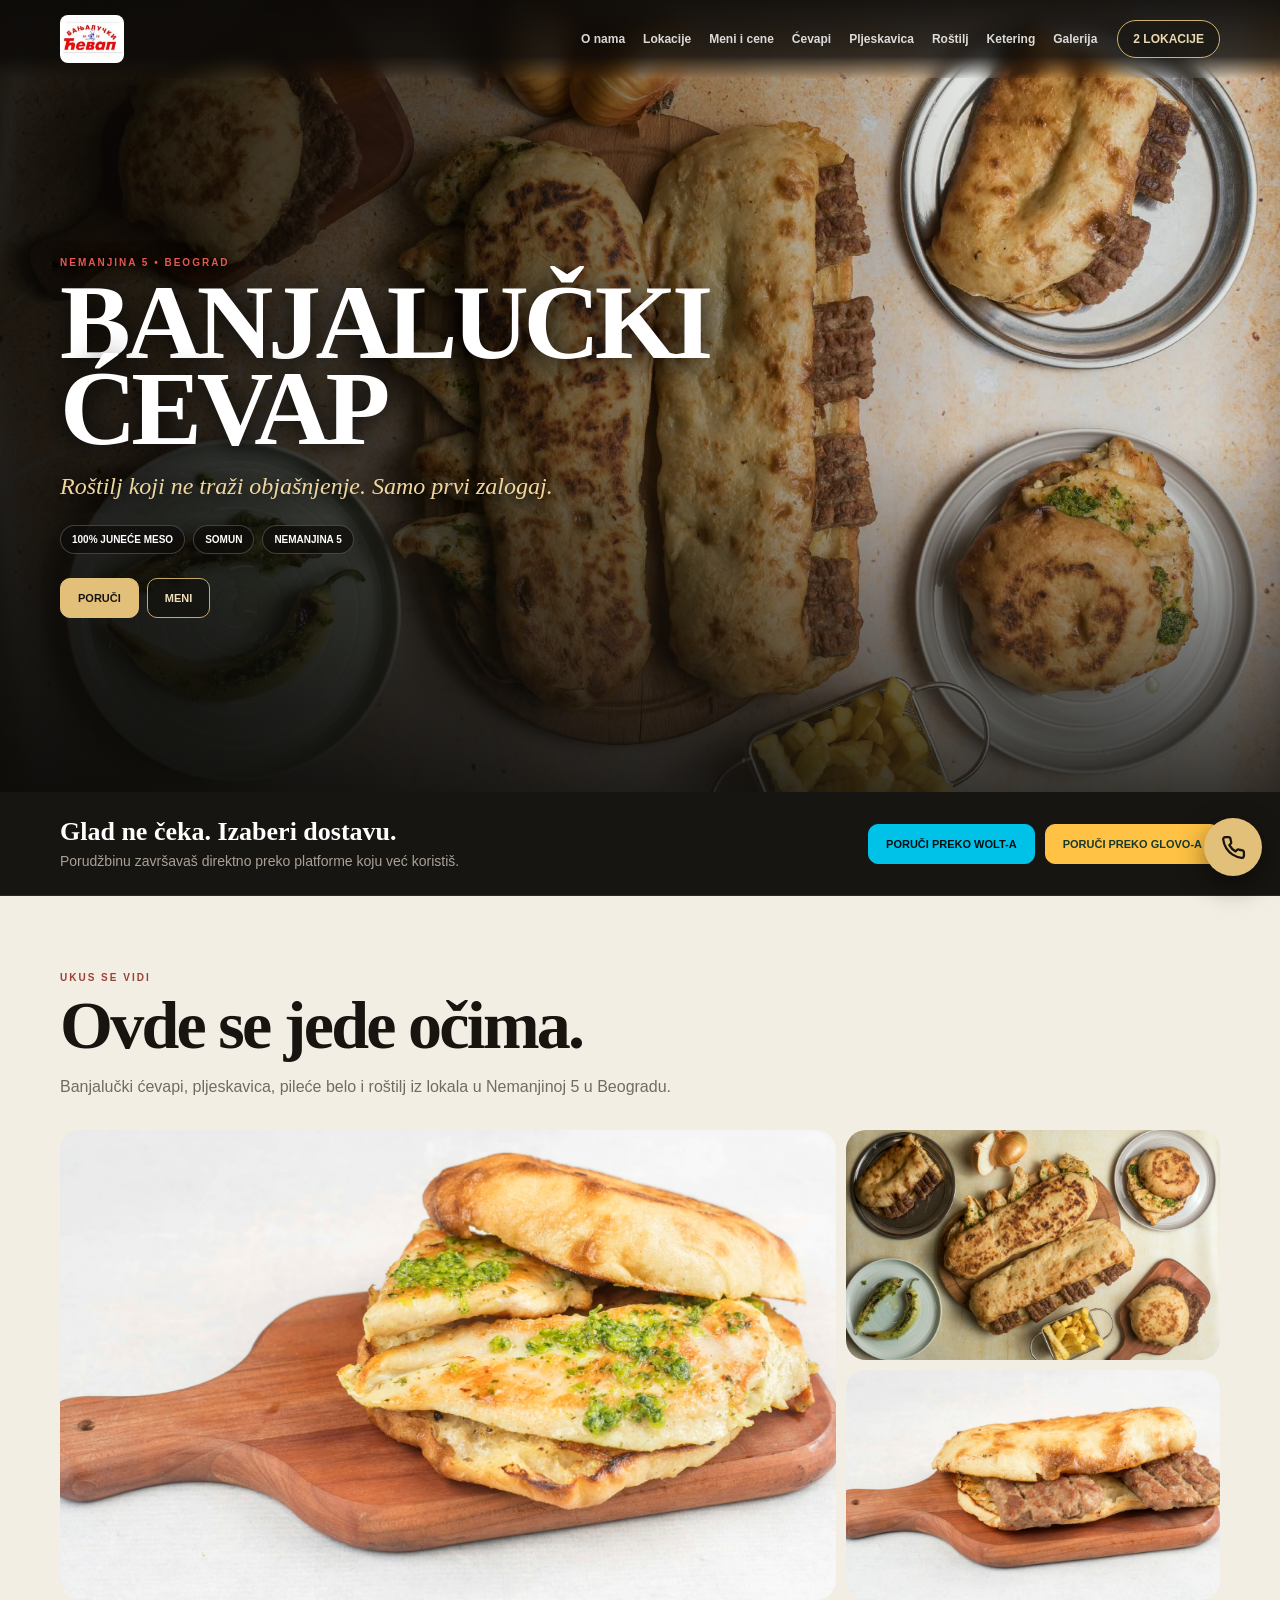
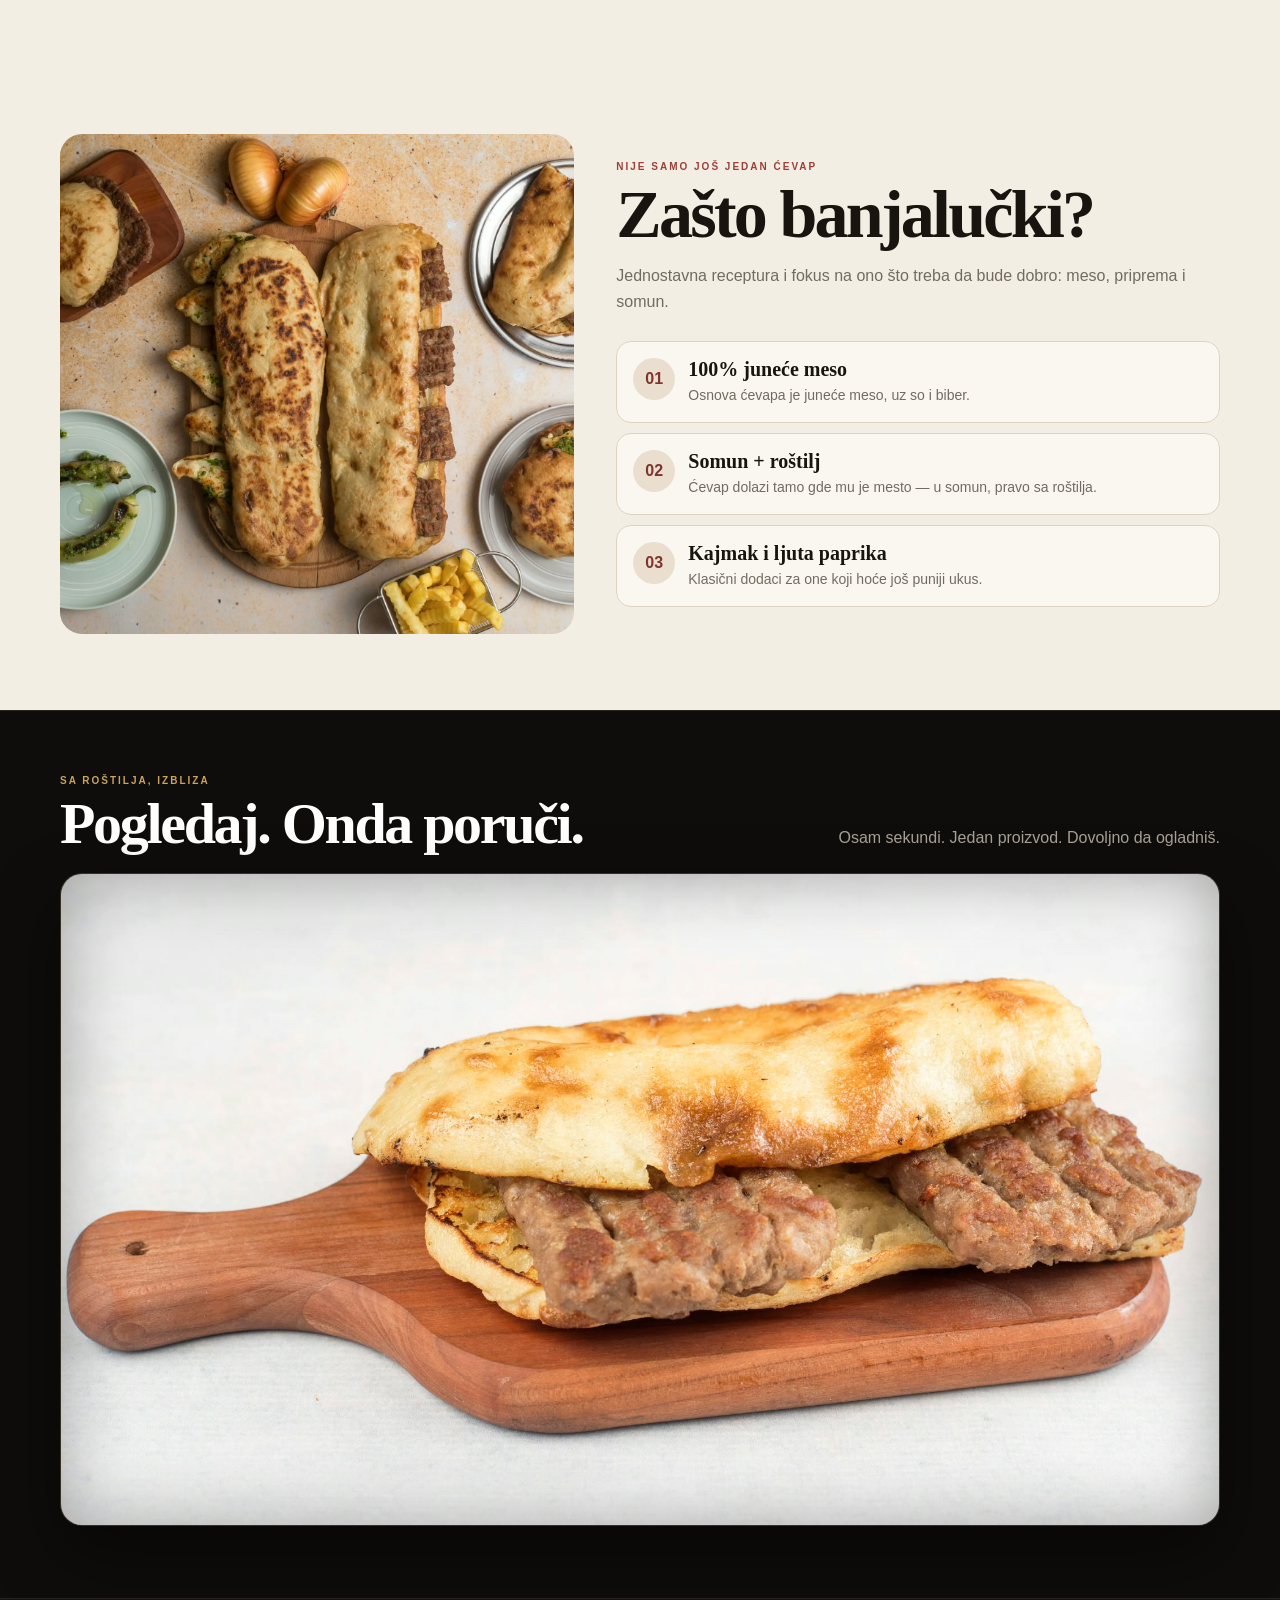
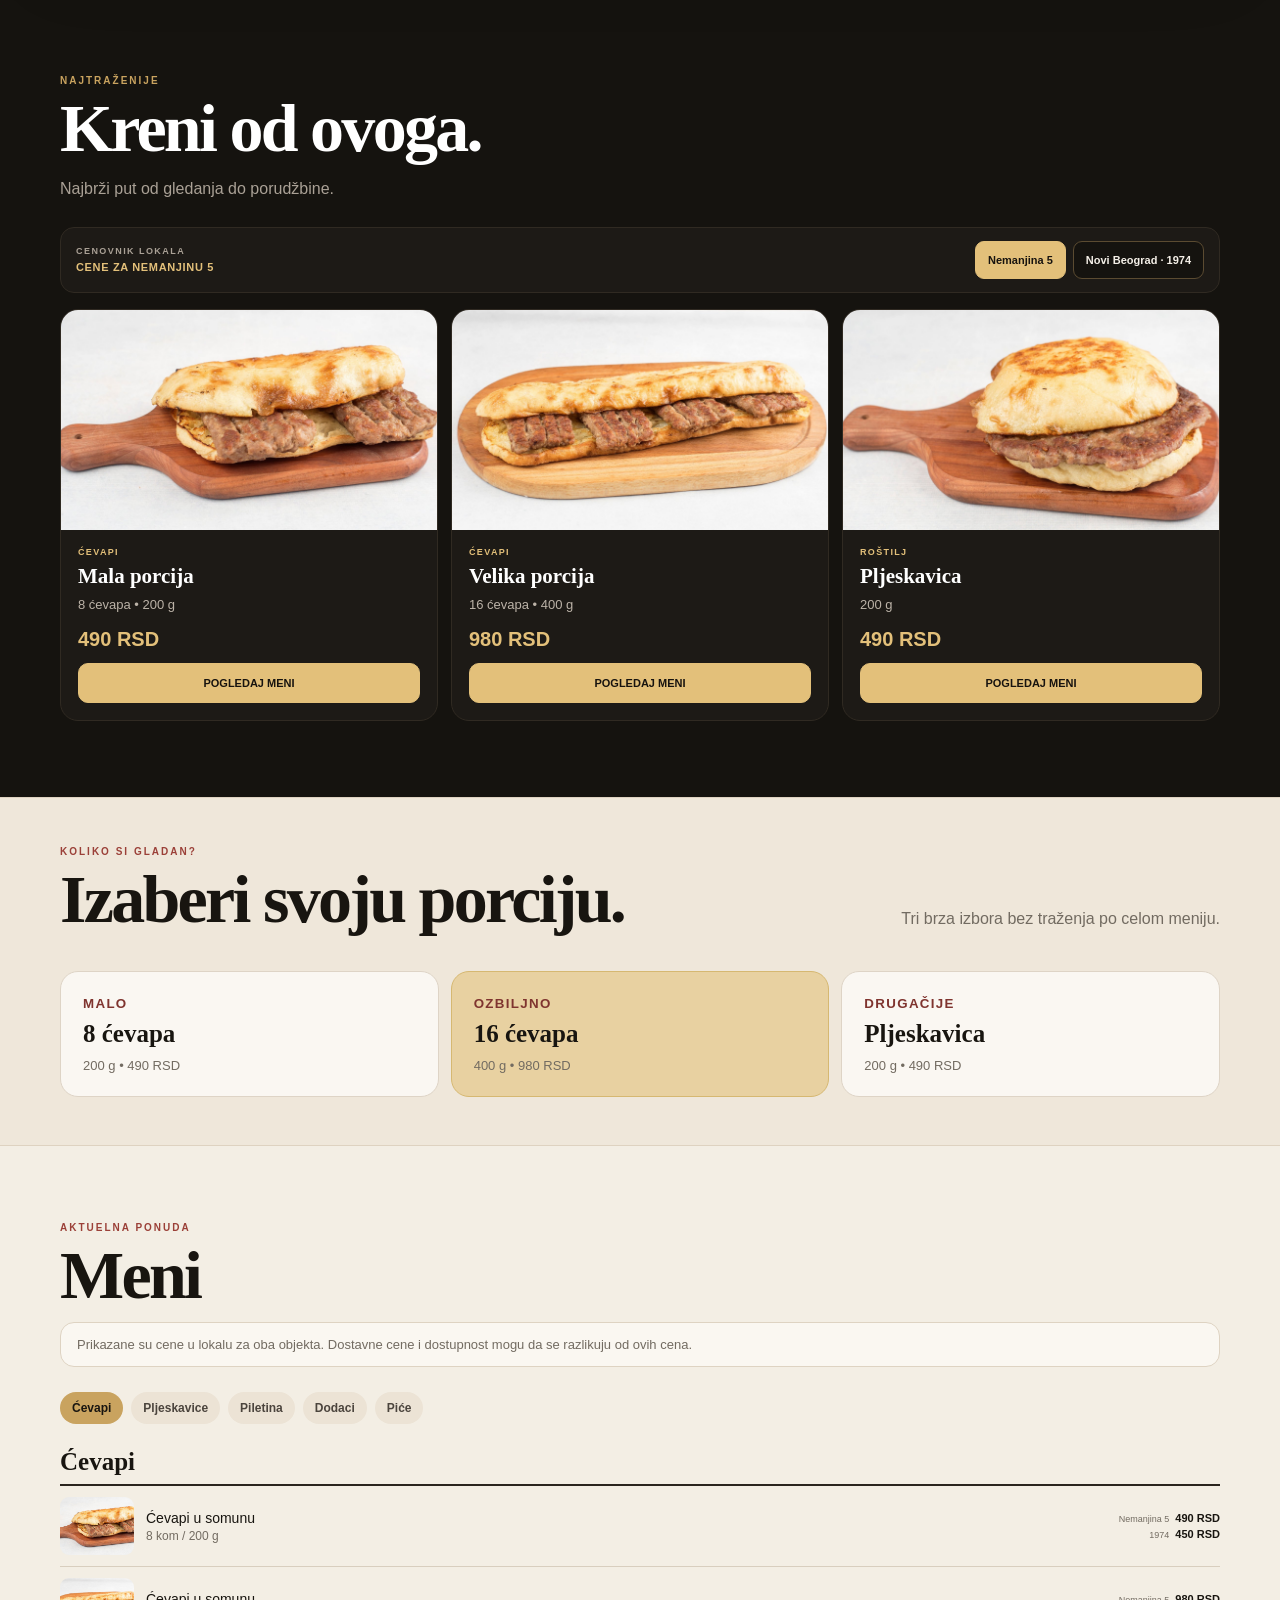
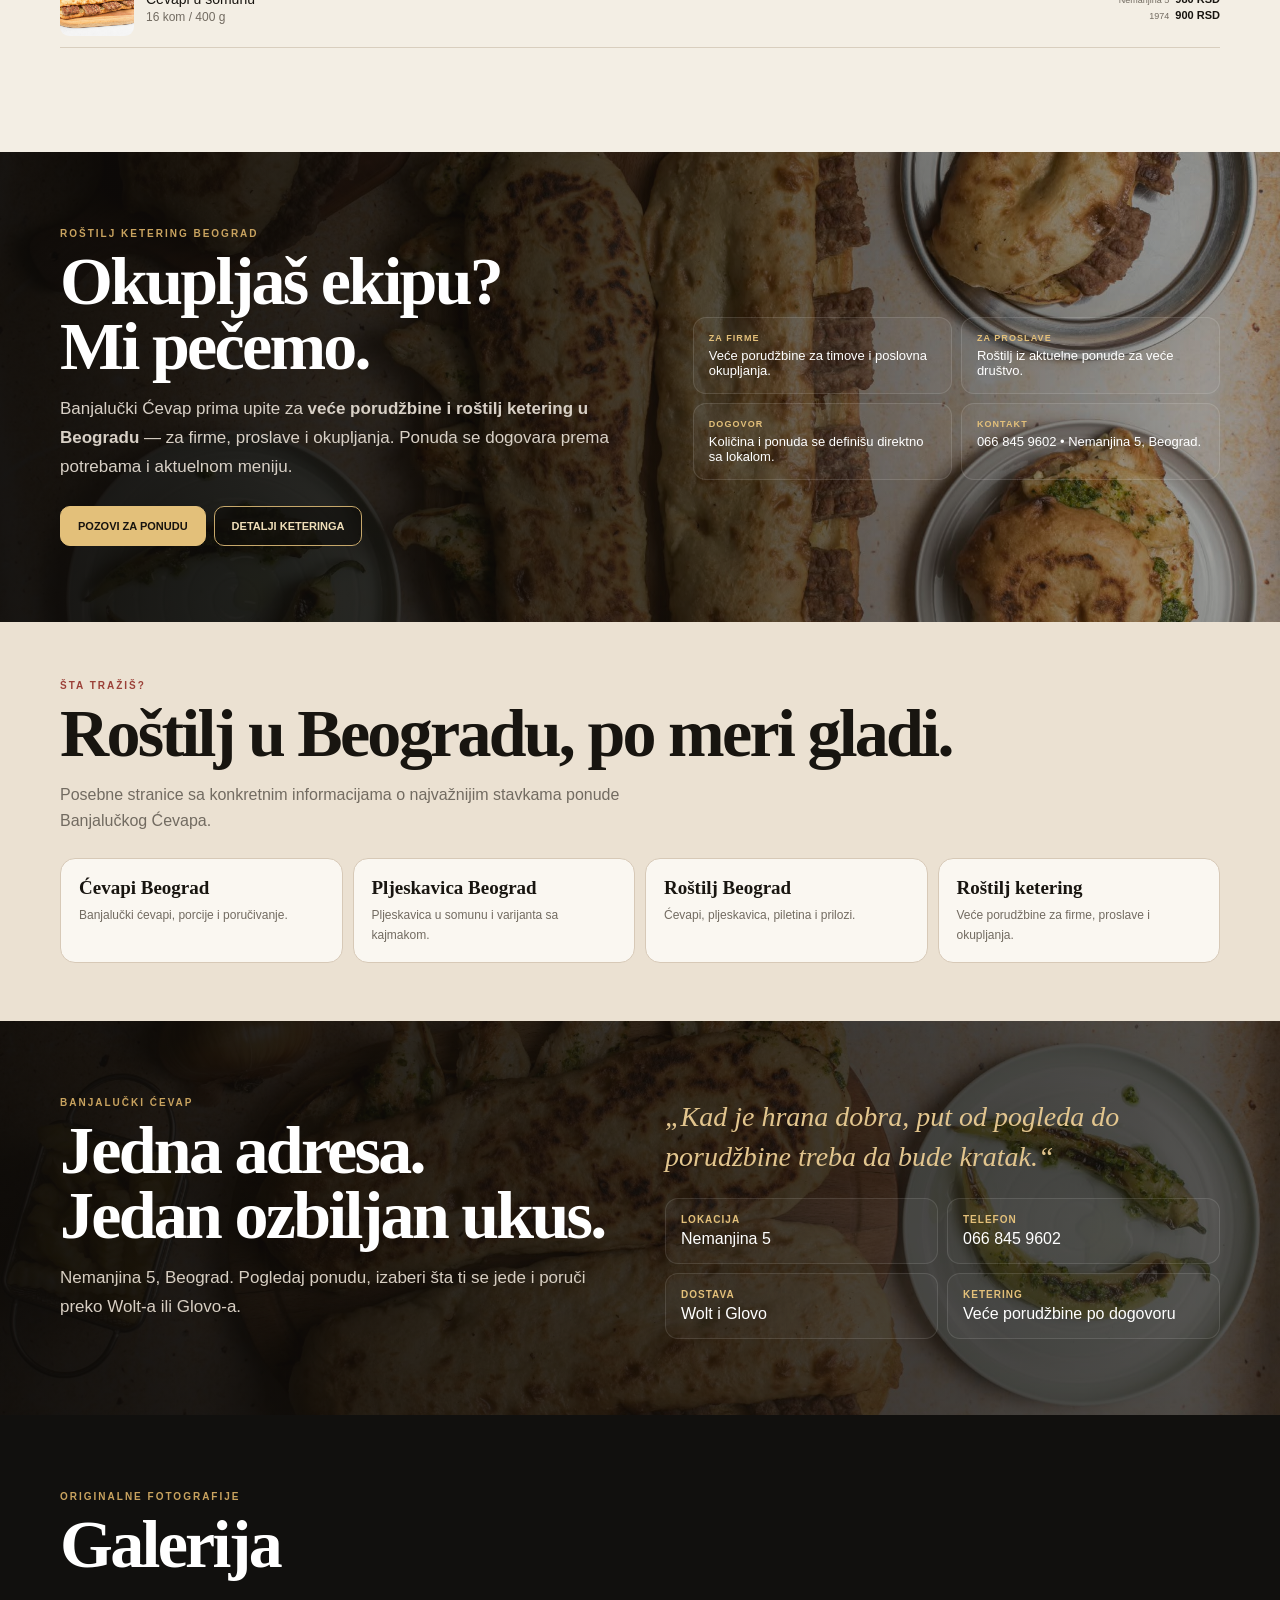
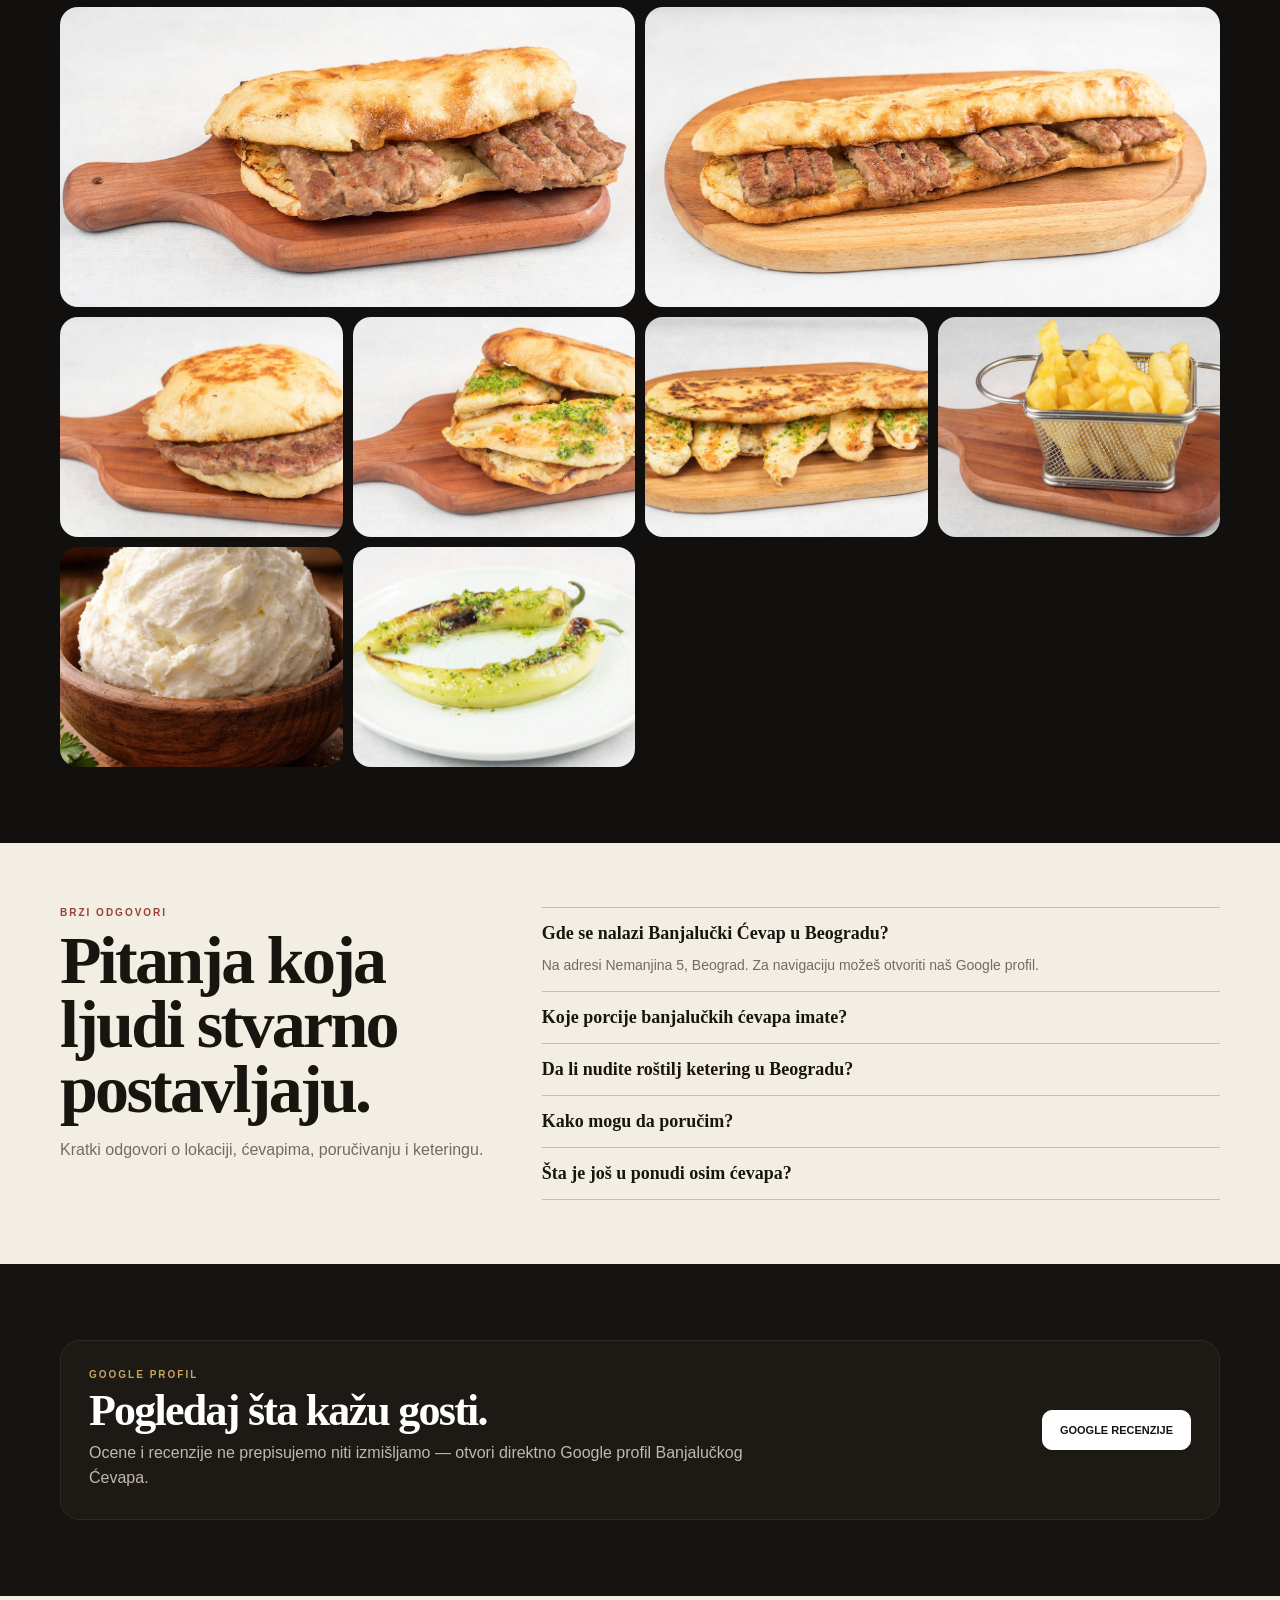
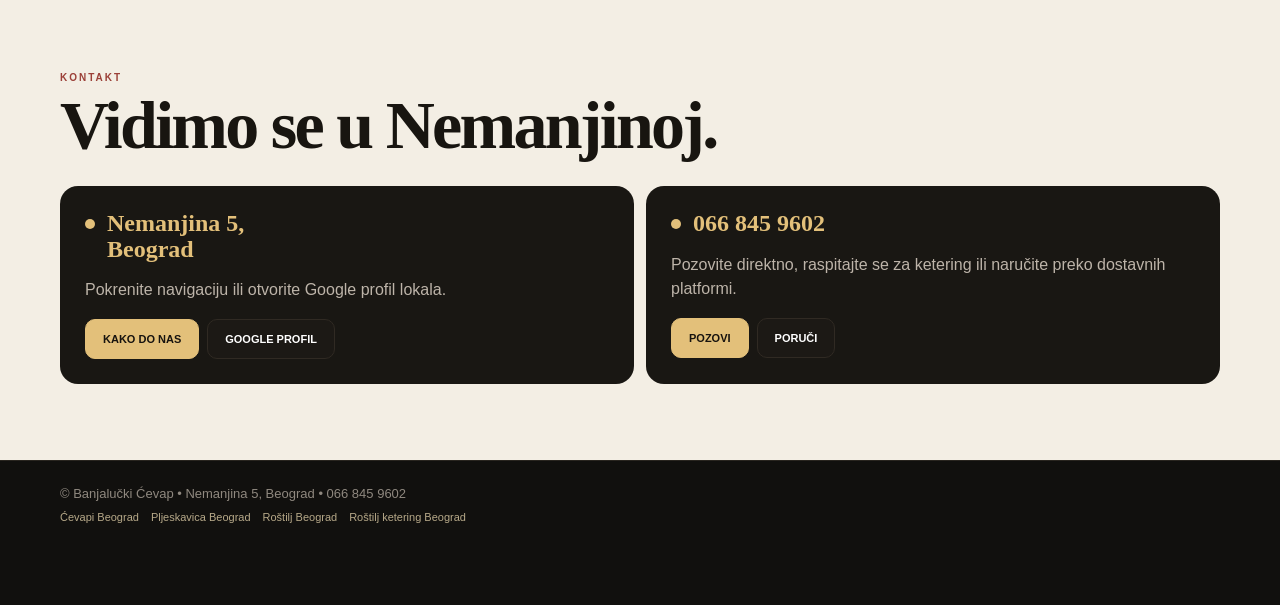
==== commit 535b80cc: "Show both locations in the full homepage menu" ====
--- a/index.html
+++ b/index.html
@@ -1 +1 @@
-<!doctype html><html lang="sr"><head><meta charset="utf-8"><meta name="viewport" content="width=device-width,initial-scale=1"><meta name="theme-color" content="#11100e"><title>Banjalučki Ćevap Beograd | Roštilj, pljeskavica i ketering</title><meta name="description" content="Banjalučki Ćevap u Nemanjinoj 5, Beograd. Banjalučki ćevapi, pljeskavica, pileće belo, prilozi i roštilj ketering za veće porudžbine. Poručite preko Wolt-a ili Glovo-a."><link rel="canonical" href="https://banjalucki-cevap.vercel.app/"><meta property="og:type" content="restaurant"><meta property="og:title" content="Banjalučki Ćevap Beograd | Nemanjina 5"><meta property="og:description" content="Banjalučki ćevapi, roštilj i ketering za veće porudžbine u Beogradu."><meta property="og:url" content="https://banjalucki-cevap.vercel.app/"><meta property="og:image" content="https://banjalucki-cevap.vercel.app/IMG-20260912-WA0012.jpg"><meta name="twitter:card" content="summary_large_image"><script type="application/ld+json">{"@context":"https://schema.org","@graph":[{"@type":"Restaurant","@id":"https://banjalucki-cevap.vercel.app/#restaurant","name":"Banjalučki Ćevap","url":"https://banjalucki-cevap.vercel.app/","telephone":"+381668459602","image":["https://banjalucki-cevap.vercel.app/IMG-20260912-WA0012.jpg","https://banjalucki-cevap.vercel.app/IMG-20260912-WA0014.jpg"],"address":{"@type":"PostalAddress","streetAddress":"Nemanjina 5","addressLocality":"Beograd","addressCountry":"RS"},"servesCuisine":["Banjalučki ćevapi","Roštilj"],"hasMenu":"https://banjalucki-cevap.vercel.app/#meni","sameAs":["https://wolt.com/sr/srb/belgrade/restaurant/banjalucki-cevap","https://glovo.go.link/open?link_type=store&store_id=155594&adjust_t=s321jkn","https://share.google/LttOaKfkoDdpvW1ZL"]},{"@type":"FAQPage","mainEntity":[{"@type":"Question","name":"Gde se nalazi Banjalučki Ćevap u Beogradu?","acceptedAnswer":{"@type":"Answer","text":"Banjalučki Ćevap se nalazi u Nemanjinoj 5 u Beogradu."}},{"@type":"Question","name":"Koje porcije banjalučkih ćevapa su u ponudi?","acceptedAnswer":{"@type":"Answer","text":"U ponudi su mala porcija od 8 ćevapa / 200 g i velika porcija od 16 ćevapa / 400 g."}},{"@type":"Question","name":"Da li Banjalučki Ćevap nudi ketering?","acceptedAnswer":{"@type":"Answer","text":"Da. Banjalučki Ćevap prima upite za veće porudžbine i roštilj ketering za firme, proslave i okupljanja. Za ponudu je potrebno pozvati lokal."}},{"@type":"Question","name":"Kako mogu da poručim hranu?","acceptedAnswer":{"@type":"Answer","text":"Porudžbina se može završiti preko Wolt-a ili Glovo-a, a lokal možete kontaktirati i telefonom na 066 845 9602."}},{"@type":"Question","name":"Šta još ima u ponudi osim ćevapa?","acceptedAnswer":{"@type":"Answer","text":"U aktuelnoj ponudi su i pljeskavica, pljeskavica sa kajmakom, pileće belo meso, pomfrit, kajmak i ljuta paprika."}}]}]}</script><style>:root{--bg:#11100e;--cream:#f3eee4;--ink:#181510;--muted:#726b61;--gold2:#e3c07a;--accent:#9b4038;--accent2:#7f342f;--line:#d8cebe}*{box-sizing:border-box}html{scroll-behavior:smooth}body{margin:0;background:var(--bg);color:#fff;font-family:Arial,sans-serif;overflow-x:hidden}a{color:inherit;text-decoration:none}img{display:block;width:100%}.w{width:min(1160px,calc(100% - 40px));margin:auto}.eyebrow,.kicker{font-size:10px;letter-spacing:.2em;text-transform:uppercase;font-weight:900;color:var(--accent)}.title{font:900 clamp(40px,6vw,68px)/.95 Georgia,serif;letter-spacing:-.04em;margin:10px 0 15px}.desc{max-width:650px;color:var(--muted);line-height:1.65;font-size:16px}.btn{display:inline-flex;align-items:center;justify-content:center;padding:13px 17px;border:1px solid #ffffff35;border-radius:10px;font-size:11px;font-weight:900}.btn.primary{background:var(--gold2);border-color:var(--gold2);color:#17130f}.btn.soft{background:#100e0a99;border-color:#c7a86b;color:#f0dfb9}.btn.light{background:#fff;color:var(--ink);border-color:#fff}.btn.dark{background:#1c1915;border-color:#302a23}.btn.wolt{background:#00c2e8;border-color:#00c2e8;color:#001014}.btn.glovo{background:#ffc244;border-color:#ffc244;color:#173a2d}header{position:fixed;inset:0 0 auto;z-index:70;background:linear-gradient(180deg,#0c0a08e8 0%,#0c0a08b8 70%,transparent 100%);backdrop-filter:blur(8px);-webkit-backdrop-filter:blur(8px)}.nav{height:78px;display:flex;align-items:center;gap:20px}.logo{width:auto;height:48px;background:#fff;border-radius:8px}.nav nav{display:flex;gap:18px;margin-left:auto;font-size:12px;font-weight:800}.nav nav a{opacity:.82}.phone{background:#1b1814cc;border:1px solid #cfb06e;color:#ead8b0;padding:11px 15px;border-radius:999px;font-weight:900;font-size:12px}.hamburger{display:none;width:44px;height:44px;border:1px solid #cfb06e;border-radius:50%;background:#17130fd9;color:#ead8b0;align-items:center;justify-content:center;cursor:pointer}.hamburger span,.hamburger span:before,.hamburger span:after{display:block;width:18px;height:2px;background:currentColor;position:relative;border-radius:2px}.hamburger span:before,.hamburger span:after{content:"";position:absolute;left:0}.hamburger span:before{top:-6px}.hamburger span:after{top:6px}.mobile-menu{display:none;position:fixed;z-index:69;top:62px;left:0;right:0;background:#11100ef7;border-top:1px solid #ffffff12;border-bottom:1px solid #3b3328;padding:12px 15px 18px;box-shadow:0 18px 35px #0008}.mobile-menu.open{display:grid}.mobile-menu a{padding:13px 8px;border-bottom:1px solid #ffffff12;font-weight:800;font-size:13px}.mobile-menu a:last-child{border-bottom:0}.hero{min-height:88svh;position:relative;display:flex;align-items:flex-end;overflow:hidden;background:#090806 url('IMG-20260912-WA0012.jpg') center/cover no-repeat}.hero-video{position:absolute;inset:0;width:100%;height:100%;object-fit:cover;object-position:center;z-index:0}.hero:before{content:"";position:absolute;z-index:1;inset:0;background:linear-gradient(90deg,#090806e3 0%,#0908069c 39%,#0908061c 75%),linear-gradient(0deg,#11100ec9 0%,transparent 44%)}.hero-inner{position:relative;z-index:2;padding:145px 0 62px;max-width:660px}.hero h1{font:900 clamp(58px,9vw,106px)/.82 Georgia,serif;letter-spacing:-.05em;text-transform:uppercase;margin:12px 0 17px;text-shadow:0 4px 28px #000}.hero .kicker{color:#df5a50;text-shadow:0 1px 8px #000,0 0 18px #0009}.hero .lead{font:italic 24px/1.38 Georgia,serif;color:#f0d69e;max-width:530px;margin:0 0 22px;text-shadow:0 2px 18px #000}.meta{display:flex;gap:8px;flex-wrap:wrap;margin:0 0 24px}.meta span{border:1px solid #ffffff35;background:#0f0d0bc7;border-radius:999px;padding:8px 11px;font-size:10px;font-weight:800}.actions{display:flex;gap:8px;flex-wrap:wrap}.order-strip{background:#171511;padding:25px 0;border-bottom:1px solid #29251f}.order-inner{display:grid;grid-template-columns:1fr auto;gap:26px;align-items:center}.order-copy strong{display:block;font:800 26px Georgia,serif;margin-bottom:5px}.order-copy span{color:#aaa196;font-size:14px}.order-buttons{display:flex;gap:10px}.order-buttons .btn{min-width:150px}section{padding:76px 0}.paper{background:var(--cream);color:var(--ink)}.visuals{display:grid;grid-template-columns:1.35fr .65fr;gap:10px;margin-top:30px}.visual-main,.visual-small{overflow:hidden;border-radius:20px;background:#ddd}.visual-main{height:470px}.visual-side{display:grid;gap:10px}.visual-small{height:230px}.visuals img{height:100%;object-fit:cover}.why{padding-top:58px}.why-grid{display:grid;grid-template-columns:.92fr 1.08fr;gap:42px;align-items:center}.why-photo{height:500px;border-radius:22px;overflow:hidden}.why-photo img{height:100%;object-fit:cover}.reasons{display:grid;gap:10px;margin-top:25px}.reason{display:grid;grid-template-columns:42px 1fr;gap:13px;padding:16px;background:#faf7f1;border:1px solid #ded3c2;border-radius:15px}.reason-num{width:42px;height:42px;border-radius:50%;display:grid;place-items:center;background:#eadfcf;color:var(--accent2);font-weight:900}.reason h3{margin:0 0 4px;font:800 20px Georgia,serif}.reason p{margin:0;color:var(--muted);line-height:1.5;font-size:14px}.cinema{background:#0e0d0b;padding:64px 0 72px;border-top:1px solid #28231e;border-bottom:1px solid #28231e}.cinema-head{display:flex;justify-content:space-between;gap:30px;align-items:end;margin-bottom:22px}.cinema-head .title{font-size:clamp(38px,5vw,58px);margin-bottom:0}.cinema-head p{max-width:430px;color:#aaa196;line-height:1.55;margin:0}.cinema-frame{position:relative;overflow:hidden;border-radius:22px;background:#181511;aspect-ratio:16/9;box-shadow:0 28px 70px #0007;border:1px solid #c9a35f30}.cinema-frame:after{content:"";position:absolute;inset:0;pointer-events:none;box-shadow:inset 0 0 70px #0005}.cinema-frame video{display:block;width:100%;height:100%;object-fit:cover}.popular{background:#15130f}.popular-grid{display:grid;grid-template-columns:repeat(3,1fr);gap:13px;margin-top:16px}.popular-location-switch{display:flex;align-items:center;justify-content:space-between;gap:14px;flex-wrap:wrap;margin-top:24px;padding:13px 15px;border:1px solid #302a22;border-radius:14px;background:#1d1a16}.popular-location-label{color:#aaa196;font-size:9px;font-weight:900;letter-spacing:.16em}.popular-location-current{margin:5px 0 0;color:var(--gold2);font-size:11px;font-weight:900;letter-spacing:.06em}.popular-location-options{display:flex;gap:7px;flex-wrap:wrap}.popular-location-options button{min-height:38px;padding:8px 12px;border:1px solid #5b4b31;border-radius:9px;background:#15130f;color:#f5f0e8;font-size:11px;font-weight:800;cursor:pointer}.popular-location-options button.is-active{background:var(--gold2);border-color:var(--gold2);color:#17130f}.product{background:#1d1a16;border:1px solid #302a22;border-radius:18px;overflow:hidden}.product img{height:220px;object-fit:cover}.product-body{padding:17px}.product-tag{color:var(--gold2);font-size:9px;font-weight:900;letter-spacing:.15em;text-transform:uppercase}.product h3{font:800 21px/1.12 Georgia,serif;margin:8px 0}.product p{color:#bcb3a8;font-size:13px;line-height:1.45;margin:0 0 13px}.price{font-size:20px;font-weight:900;color:var(--gold2);margin-bottom:12px}.product .btn{width:100%}.hunger{background:#efe7da;color:var(--ink);padding:48px 0;border-top:1px solid #ded2c0;border-bottom:1px solid #ded2c0}.hunger-head{display:flex;justify-content:space-between;gap:30px;align-items:end;margin-bottom:24px}.hunger-head p{max-width:520px;color:var(--muted);line-height:1.5}.hunger-grid{display:grid;grid-template-columns:repeat(3,1fr);gap:12px}.hunger-card{background:#faf7f2;border:1px solid #ded4c6;border-radius:18px;padding:22px}.hunger-card.featured{background:#e8d1a1;border-color:#d6b871}.hunger-card small{color:var(--accent2);font-weight:900;letter-spacing:.1em;text-transform:uppercase}.hunger-card strong{font:800 25px Georgia,serif;display:block;margin:8px 0}.hunger-card span{font-size:13px;color:var(--muted)}.menu-nav{display:flex;gap:8px;flex-wrap:wrap;margin:18px 0 24px}.menu-nav a{padding:9px 12px;background:#ece3d5;border-radius:999px;font-size:12px;font-weight:800;color:#4b443d}.menu-location-data{display:contents}.menu-location-data[hidden]{display:none!important}.menu{display:grid;grid-template-columns:1.05fr .95fr;gap:44px}.cat{margin-bottom:28px}.cat h3{font:800 25px Georgia,serif;border-bottom:2px solid #2a241e;padding-bottom:8px;margin:0}.row{display:grid;grid-template-columns:1fr auto;gap:14px;padding:10px 0;border-bottom:1px solid var(--line);font-size:14px}.menu-product-row{grid-template-columns:74px 1fr auto;align-items:center;gap:12px;padding:11px 0}.menu-product-img{width:74px;height:58px;object-fit:cover;border-radius:9px;background:#e7ddcf}.row strong{white-space:nowrap}.row em{font-style:normal;color:var(--muted);font-size:12px;display:block;margin-top:3px}.menu-note{background:#faf7f1;border:1px solid #ded3c2;border-radius:14px;padding:14px 16px;color:var(--muted);font-size:13px;margin-bottom:25px}.catering{position:relative;background:linear-gradient(90deg,#0c0a08f2 0%,#0c0a08c7 45%,#0c0a0855 100%),url('IMG-20260912-WA0012.jpg') center/cover;color:#fff}.catering-grid{display:grid;grid-template-columns:1.05fr .95fr;gap:50px;align-items:center}.catering .title{max-width:660px}.catering p{max-width:620px;color:#d8d0c6;line-height:1.7;font-size:17px}.catering-points{display:grid;grid-template-columns:1fr 1fr;gap:9px;margin-top:22px}.catering-point{padding:15px;border-radius:13px;border:1px solid #ffffff1f;background:#ffffff0b;font-size:13px}.catering-point b{display:block;color:var(--gold2);margin-bottom:5px;text-transform:uppercase;font-size:9px;letter-spacing:.12em}.catering-cta{margin-top:24px;display:flex;gap:8px;flex-wrap:wrap}.seo-hub{background:#ebe1d2;color:var(--ink);padding:58px 0}.seo-links{display:grid;grid-template-columns:repeat(4,1fr);gap:10px;margin-top:24px}.seo-link{background:#faf7f1;border:1px solid #d7c9b7;border-radius:15px;padding:18px;transition:.2s}.seo-link:hover{transform:translateY(-2px)}.seo-link b{display:block;font:800 19px Georgia,serif;margin-bottom:6px}.seo-link span{font-size:12px;color:var(--muted);line-height:1.45}.story{background:linear-gradient(90deg,#0c0a08f1,#0c0a08b0),url('IMG-20260912-WA0009.jpg') center/cover}.storygrid{display:grid;grid-template-columns:1fr 1fr;gap:50px;align-items:center}.story p{color:#d7cec2;line-height:1.7;font-size:17px}.quote{font:italic 28px/1.4 Georgia,serif;color:#e2c58e}.facts{display:grid;grid-template-columns:1fr 1fr;gap:9px;margin-top:22px}.fact{border:1px solid #ffffff1d;background:#ffffff08;padding:15px;border-radius:13px}.fact b{display:block;color:var(--gold2);font-size:10px;letter-spacing:.1em;text-transform:uppercase;margin-bottom:5px}.gallery{display:grid;grid-template-columns:1.35fr .65fr;gap:10px;margin-top:30px}.gallery-main,.gallery-side{display:grid;gap:10px}.gallery-main{grid-template-rows:340px 225px}.gallery-side{grid-template-rows:225px 340px}.gallery-item{overflow:hidden;border-radius:18px;background:#191612}.gallery-item img{height:100%;object-fit:cover}.gallery.gallery-new{grid-template-columns:repeat(4,1fr);gap:10px}.gallery.gallery-new .gallery-item{height:220px}.gallery.gallery-new .gallery-item:nth-child(1),.gallery.gallery-new .gallery-item:nth-child(2){grid-column:span 2;height:300px}.faq{background:var(--cream);color:var(--ink);padding:64px 0}.faq-grid{display:grid;grid-template-columns:.78fr 1.22fr;gap:48px;align-items:start}.faq-list{border-top:1px solid #cabdaa}.faq details{border-bottom:1px solid #cabdaa;padding:15px 0}.faq summary{cursor:pointer;font:800 18px Georgia,serif;list-style:none}.faq summary::-webkit-details-marker{display:none}.faq details p{color:var(--muted);line-height:1.6;font-size:14px;margin:10px 0 0}.reviews{background:#161410}.review-box{display:grid;grid-template-columns:1fr auto;gap:30px;align-items:center;border:1px solid #2e2923;border-radius:20px;padding:28px;background:#1d1a16}.review-box p{color:#c1b8ad;line-height:1.6;margin:7px 0 0;max-width:660px}.contact{display:grid;grid-template-columns:1fr 1fr;gap:12px;margin-top:28px}.contact-card{background:#191713;color:#fff;border-radius:18px;padding:25px}.contact-title{display:flex;align-items:flex-start;gap:12px;margin-bottom:10px}.dot{width:10px;height:10px;border-radius:50%;background:var(--gold2);margin-top:8px;flex:0 0 auto}.contact-card h3{font:800 24px/1.08 Georgia,serif;color:var(--gold2);margin:0}.contact-card p{color:#bdb4a9;line-height:1.55}.contact-actions{display:flex;gap:8px;flex-wrap:wrap}.footer{padding:25px 0 82px;color:#8f887f;border-top:1px solid #29251f;font-size:13px}.footer-links{display:flex;gap:12px;flex-wrap:wrap;margin-top:10px;font-size:11px}.footer-links a{color:#b7a989}.contact-float{position:fixed;right:18px;bottom:24px;z-index:80;display:flex;flex-direction:column;align-items:flex-end;gap:8px}.contact-options{display:grid;gap:8px;opacity:0;transform:translateY(10px) scale(.96);pointer-events:none;transition:opacity .18s ease,transform .18s ease}.contact-float.open .contact-options{opacity:1;transform:none;pointer-events:auto}.contact-options a{min-width:106px;padding:10px 13px;border-radius:999px;font-size:10px;font-weight:900;text-align:center;box-shadow:0 8px 24px #0005}.contact-options .call{background:#e3c07a;color:#17130f}.contact-options .viber{background:#7360f2;color:#fff}.contact-options .wa{background:#25d366;color:#102416}.contact-toggle{width:58px;height:58px;border:0;border-radius:50%;display:grid;place-items:center;background:#e3c07a;color:#17130f;box-shadow:0 10px 28px #0007;cursor:pointer}.contact-toggle svg{width:25px;height:25px}.contact-float.open .contact-toggle{transform:rotate(-8deg)}.mobilebar{display:none}@media(max-width:900px){.why-grid,.catering-grid,.faq-grid{grid-template-columns:1fr}.why-photo{height:390px}.popular-grid{grid-template-columns:1fr 1fr}.seo-links{grid-template-columns:1fr 1fr}}@media(max-width:760px){.popular-location-switch{align-items:flex-start;flex-direction:column;gap:10px}.popular-location-options{width:100%}.popular-location-options button{flex:1}.w{width:min(100% - 30px,1160px)}.nav{height:62px}.logo{height:42px}.nav nav{display:none}.phone{margin-left:auto;font-size:10px;padding:9px 11px}.hamburger{display:flex}.hero{min-height:78svh}.hero-video{object-position:center center}.hero:before{background:linear-gradient(0deg,#11100ed6 0%,#0908066f 48%,#09080622 100%)}.hero-inner{padding:88px 0 60px;max-width:340px}.hero h1{font-size:43px;margin:9px 0 12px}.hero .lead{font-size:16px;max-width:285px;margin-bottom:14px}.meta{margin-bottom:15px}.meta span{font-size:9px;padding:7px 9px}.btn{font-size:9px;padding:10px 11px}.actions .btn{min-width:92px}.order-inner{grid-template-columns:1fr;gap:14px}.order-copy strong{font-size:22px}.order-buttons{display:grid;grid-template-columns:1fr 1fr}.order-buttons .btn{min-width:0}section{padding:52px 0}.title{font-size:39px}.desc{font-size:14px}.visuals{grid-template-columns:1fr}.visual-main{height:285px}.visual-side{grid-template-columns:1fr 1fr}.visual-small{height:150px}.why{padding-top:42px}.why-photo{height:280px}.why-grid{gap:24px}.reason{padding:13px}.cinema{padding:46px 0 52px}.cinema-head{display:block;margin-bottom:16px}.cinema-head p{margin-top:10px;font-size:13px}.cinema-frame{border-radius:14px}.popular-grid{grid-template-columns:1fr}.product{display:grid;grid-template-columns:42% 58%}.product img{height:100%;min-height:190px}.product-body{padding:15px}.hunger-head{display:block}.hunger-grid{grid-template-columns:repeat(3,145px);overflow-x:auto}.hunger-card{min-width:140px;padding:16px}.hunger-card strong{font-size:20px}.menu{grid-template-columns:1fr;gap:0}.menu-product-row{grid-template-columns:68px 1fr auto}.menu-product-img{width:68px;height:54px}.menu-nav{position:sticky;top:0;z-index:8;background:var(--cream);padding:10px 0;margin:8px 0 18px;overflow-x:auto;flex-wrap:nowrap}.menu-nav a{white-space:nowrap}.catering-points{grid-template-columns:1fr 1fr}.seo-links{grid-template-columns:1fr}.storygrid,.contact,.gallery{grid-template-columns:1fr}.storygrid{gap:26px}.quote{font-size:24px}.gallery-main,.gallery-side{grid-template-columns:1fr 1fr;grid-template-rows:none}.gallery.gallery-new{grid-template-columns:repeat(2,1fr)}.gallery.gallery-new .gallery-item{height:185px}.gallery.gallery-new .gallery-item:nth-child(1),.gallery.gallery-new .gallery-item:nth-child(2){grid-column:span 2;height:245px}.gallery-item{height:175px}.gallery-main .gallery-item:first-child{grid-column:span 2;height:235px}.review-box{grid-template-columns:1fr;gap:18px}.contact-float{right:14px;bottom:72px}.contact-options a{min-width:92px;padding:9px 11px;font-size:9px}.contact-toggle{width:54px;height:54px}.mobilebar{position:fixed;z-index:50;bottom:0;left:0;right:0;display:grid;grid-template-columns:repeat(3,1fr);background:#161410;border-top:1px solid #3b3328}.mobilebar a{text-align:center;padding:13px 3px;font-size:11px;font-weight:900}.mobilebar a:first-child{background:#c9a35f;color:#181510}.footer{padding-bottom:76px}}@media(max-width:390px){.hero{min-height:76svh}.hero h1{font-size:41px}.hero-inner{padding-bottom:56px}.visual-side{grid-template-columns:1fr}.visual-small{height:190px}.catering-points{grid-template-columns:1fr}.gallery-main,.gallery-side{grid-template-columns:1fr}.gallery-main .gallery-item:first-child{grid-column:auto;height:215px}.gallery-item{height:195px}.gallery.gallery-new{grid-template-columns:1fr}.gallery.gallery-new .gallery-item,.gallery.gallery-new .gallery-item:nth-child(1),.gallery.gallery-new .gallery-item:nth-child(2){grid-column:auto;height:210px}}</style><link rel="stylesheet" href="/shared-header.css"></head><body><div id="sharedHeader"></div><script src="/shared-header.js"></script><main><section class="hero"><video class="hero-video" autoplay muted loop playsinline preload="auto" poster="IMG-20260912-WA0012.jpg" aria-hidden="true"><source src="banjalucki-cevap-hero-web.mp4" type="video/mp4"></video><div class="w"><div class="hero-inner"><div class="kicker">Nemanjina 5 • Beograd</div><h1>Banjalučki<br>Ćevap</h1><p class="lead">Roštilj koji ne traži objašnjenje. Samo prvi zalogaj.</p><div class="meta"><span>100% JUNEĆE MESO</span><span>SOMUN</span><span>NEMANJINA 5</span></div><div class="actions"><a class="btn primary" href="#poruci">PORUČI</a><a class="btn soft" href="#meni">MENI</a></div></div></div></section><div id="poruci" class="order-strip"><div class="w order-inner"><div class="order-copy"><strong>Glad ne čeka. Izaberi dostavu.</strong><span>Porudžbinu završavaš direktno preko platforme koju već koristiš.</span></div><div class="order-buttons"><a class="btn wolt" target="_blank" rel="noopener" href="https://wolt.com/sr/srb/belgrade/restaurant/banjalucki-cevap">PORUČI PREKO WOLT-A</a><a class="btn glovo" target="_blank" rel="noopener" href="https://glovo.go.link/open?link_type=store&store_id=155594&adjust_t=s321jkn">PORUČI PREKO GLOVO-A</a></div></div></div><section class="paper"><div class="w"><div class="eyebrow">Ukus se vidi</div><h2 class="title">Ovde se jede očima.</h2><p class="desc">Banjalučki ćevapi, pljeskavica, pileće belo i roštilj iz lokala u Nemanjinoj 5 u Beogradu.</p><div class="visuals"><div class="visual-main"><img src="IMG-20260912-WA0011.jpg" alt="Pileće belo meso u somunu - Banjalučki Ćevap Beograd"></div><div class="visual-side"><div class="visual-small"><img src="IMG-20260912-WA0002.jpg" alt="Roštilj i banjalučki ćevapi u Beogradu" loading="lazy"></div><div class="visual-small"><img src="IMG-20260912-WA0000.jpg" alt="Pljeskavica u somunu - Nemanjina 5 Beograd" loading="lazy"></div></div></div></div></section><section id="zasto" class="paper why"><div class="w why-grid"><div class="why-photo"><img src="IMG-20260912-WA0012.jpg" alt="Banjalučki ćevapi i roštilj u Beogradu" loading="lazy"></div><div><div class="eyebrow">Nije samo još jedan ćevap</div><h2 class="title">Zašto banjalučki?</h2><p class="desc">Jednostavna receptura i fokus na ono što treba da bude dobro: meso, priprema i somun.</p><div class="reasons"><div class="reason"><div class="reason-num">01</div><div><h3>100% juneće meso</h3><p>Osnova ćevapa je juneće meso, uz so i biber.</p></div></div><div class="reason"><div class="reason-num">02</div><div><h3>Somun + roštilj</h3><p>Ćevap dolazi tamo gde mu je mesto — u somun, pravo sa roštilja.</p></div></div><div class="reason"><div class="reason-num">03</div><div><h3>Kajmak i ljuta paprika</h3><p>Klasični dodaci za one koji hoće još puniji ukus.</p></div></div></div></div></div></section><section class="cinema"><div class="w"><div class="cinema-head"><div><div class="eyebrow" style="color:#c9a35f">Sa roštilja, izbliza</div><h2 class="title">Pogledaj. Onda poruči.</h2></div><p>Osam sekundi. Jedan proizvod. Dovoljno da ogladniš.</p></div><div class="cinema-frame"><video autoplay muted loop playsinline preload="metadata" poster="IMG-20260912-WA0000.jpg" aria-label="Banjalučki Ćevap proizvod izbliza"><source src="banjalucki-cevap-product-video-web.mp4" type="video/mp4"></video></div></div></section><section id="popularno" class="popular"><div class="w"><div class="eyebrow" style="color:#c9a35f">Najtraženije</div><h2 class="title">Kreni od ovoga.</h2><p class="desc" style="color:#aaa196">Najbrži put od gledanja do porudžbine.</p><div class="popular-location-switch"><div><div class="popular-location-label">CENOVNIK LOKALA</div><p class="popular-location-current" id="popular-location-current" aria-live="polite">CENE ZA NEMANJINU 5</p></div><div class="popular-location-options" role="group" aria-label="Izaberi lokal za cene"><button type="button" class="is-active" data-home-location="nem" aria-pressed="true">Nemanjina 5</button><button type="button" data-home-location="1974" aria-pressed="false">Novi Beograd · 1974</button></div></div><div class="popular-grid"><article class="product"><img src="/%C4%86evapi%20150gr.jpeg" alt="Mala porcija banjalučkih ćevapa" loading="lazy"><div class="product-body"><div class="product-tag">Ćevapi</div><h3>Mala porcija</h3><p data-home-portion data-nem="8 ćevapa • 200 g" data-1974="8 ćevapa • 200 g">8 ćevapa • 200 g</p><div class="price" data-home-price data-nem="490 RSD" data-1974="450 RSD">490 RSD</div><a class="btn primary" data-home-menu href="/nemanjina-5/">POGLEDAJ MENI</a></div></article><article class="product"><img src="/%C4%86evapi%20300gr.jpeg" alt="Velika porcija banjalučkih ćevapa" loading="lazy"><div class="product-body"><div class="product-tag">Ćevapi</div><h3>Velika porcija</h3><p data-home-portion data-nem="16 ćevapa • 400 g" data-1974="16 ćevapa • 400 g">16 ćevapa • 400 g</p><div class="price" data-home-price data-nem="980 RSD" data-1974="900 RSD">980 RSD</div><a class="btn primary" data-home-menu href="/nemanjina-5/">POGLEDAJ MENI</a></div></article><article class="product"><img src="/Pljeskavica%20150%20gr.jpeg" alt="Pljeskavica u somunu" loading="lazy"><div class="product-body"><div class="product-tag">Roštilj</div><h3>Pljeskavica</h3><p data-home-portion data-nem="200 g" data-1974="200 g">200 g</p><div class="price" data-home-price data-nem="490 RSD" data-1974="450 RSD">490 RSD</div><a class="btn primary" data-home-menu href="/nemanjina-5/">POGLEDAJ MENI</a></div></article></div></div></section><section class="hunger"><div class="w"><div class="hunger-head"><div><div class="eyebrow">Koliko si gladan?</div><h2 class="title">Izaberi svoju porciju.</h2></div><p>Tri brza izbora bez traženja po celom meniju.</p></div><div class="hunger-grid"><div class="hunger-card"><small>Malo</small><strong>8 ćevapa</strong><span data-home-summary data-nem="200 g • 490 RSD" data-1974="200 g • 450 RSD">200 g • 490 RSD</span></div><div class="hunger-card featured"><small>Ozbiljno</small><strong>16 ćevapa</strong><span data-home-summary data-nem="400 g • 980 RSD" data-1974="400 g • 900 RSD">400 g • 980 RSD</span></div><div class="hunger-card"><small>Drugačije</small><strong>Pljeskavica</strong><span data-home-summary data-nem="200 g • 490 RSD" data-1974="200 g • 450 RSD">200 g • 490 RSD</span></div></div></div></section><section id="meni" class="paper"><div class="w"><div class="eyebrow">Aktuelna ponuda</div><h2 class="title">Meni</h2><div class="menu-note">Cenovnik za izabrani lokal — cene u objektu. Cene i dostupnost dostave proverite direktno na Wolt-u ili Glovo-u.</div><div class="popular-location-switch menu-location-switch"><div><div class="popular-location-label">PRIKAZANI CENOVNIK</div><p class="popular-location-current" id="menu-location-current" aria-live="polite">CENE ZA NEMANJINU 5</p></div><div class="popular-location-options" role="group" aria-label="Izaberi lokal za cenovnik"><button type="button" class="is-active" data-home-location="nem" aria-pressed="true">Nemanjina 5</button><button type="button" data-home-location="1974" aria-pressed="false">Novi Beograd · 1974</button></div></div><div class="menu-nav"><a href="#cevapi">Ćevapi</a><a href="#pljeskavice">Pljeskavice</a><a href="#piletina">Piletina</a><a href="#dodaci">Dodaci</a><a href="#pice">Piće</a></div><div class="menu" id="location-menu-content"><div class="menu-location-data" data-menu-place="nem"><div class="cat" data-category="cevapi" id="cevapi-nem"><h3>Ćevapi</h3><div class="row menu-product-row"><img class="menu-product-img" src="/%C4%86evapi%20150gr.jpeg" alt="" loading="lazy"><span>Ćevapi u somunu<em>8 kom / 200 g</em></span><strong>490 RSD</strong></div><div class="row menu-product-row"><img class="menu-product-img" src="/%C4%86evapi%20300gr.jpeg" alt="" loading="lazy"><span>Ćevapi u somunu<em>16 kom / 400 g</em></span><strong>980 RSD</strong></div></div><div class="cat" data-category="pljeskavice" id="pljeskavice-nem"><h3>Pljeskavice</h3><div class="row menu-product-row"><img class="menu-product-img" src="/Pljeskavica%20150%20gr.jpeg" alt="" loading="lazy"><span>Pljeskavica u somunu<em>200 g</em></span><strong>490 RSD</strong></div><div class="row "><span>Gurmanska pljeskavica<em>300 g</em></span><strong>650 RSD</strong></div><div class="row menu-product-row"><img class="menu-product-img" src="/Pljeskavica-sa-kajmakom.jpeg" alt="" loading="lazy"><span>Pljeskavica sa kajmakom<em>250 g</em></span><strong>600 RSD</strong></div><div class="row "><span>Pljeskavica sa kačkavaljem<em>250 g</em></span><strong>600 RSD</strong></div></div><div class="cat" data-category="piletina" id="piletina-nem"><h3>Pileće belo meso</h3><div class="row menu-product-row"><img class="menu-product-img" src="/Pile%C4%87e%20belo%20150gr.jpeg" alt="" loading="lazy"><span>Pileće belo meso<em>200 g</em></span><strong>490 RSD</strong></div><div class="row menu-product-row"><img class="menu-product-img" src="/Pile%C4%87e%20belo%20300%20gr.jpeg" alt="" loading="lazy"><span>Pileće belo meso<em>400 g</em></span><strong>980 RSD</strong></div></div><div class="cat" data-category="dodaci" id="dodaci-nem"><h3>Dodaci</h3><div class="row menu-product-row"><img class="menu-product-img" src="/Pomfrit%20200gr.jpeg" alt="" loading="lazy"><span>Pomfrit<em>200 g</em></span><strong>300 RSD</strong></div><div class="row menu-product-row"><img class="menu-product-img" src="/Ljute%20paprike%20100gr.jpeg" alt="" loading="lazy"><span>Ljuta papričica pečena</span><strong>120 RSD</strong></div><div class="row menu-product-row"><img class="menu-product-img" src="/Kugla%20kajmaka.jpeg" alt="" loading="lazy"><span>Dodatak kajmak kugla</span><strong>130 RSD</strong></div></div><div class="cat" data-category="pice" id="pice-nem"><h3>Piće</h3><div class="row menu-product-row"><img class="menu-product-img" src="/Coca-Cola%200,5%20l.jpeg" alt="" loading="lazy"><span>Coca-Cola / Coca-Cola Zero / Schweppes / Fanta / Sprite<em>0,5 l ili 0,33 l</em></span><strong>150 RSD</strong></div><div class="row "><span>Ultra Energy<em>0,25 l</em></span><strong>180 RSD</strong></div><div class="row "><span>Ultra Energy narandža<em>0,25 l</em></span><strong>150 RSD</strong></div><div class="row menu-product-row"><img class="menu-product-img" src="/Fuzetea%20Breskva%200,5%20l.jpeg" alt="" loading="lazy"><span>Fuze Tea breskva, šumsko voće ili limun<em>0,5 l</em></span><strong>150 RSD</strong></div><div class="row menu-product-row"><img class="menu-product-img" src="/Rosa%20voda%200,5%20l.jpeg" alt="" loading="lazy"><span>Rosa negazirana / gazirana<em>0,5 l</em></span><strong>120 RSD</strong></div><div class="row "><span>Limunada / Borovnica<em>0,2 l</em></span><strong>130 RSD</strong></div><div class="row "><span>Espresso kafa</span><strong>200 RSD</strong></div><div class="row "><span>Espresso kafa sa mlekom</span><strong>240 RSD</strong></div></div></div><div class="menu-location-data" data-menu-place="1974" hidden><div class="cat" data-category="cevapi" id="cevapi-1974"><h3>Ćevapi</h3><div class="row menu-product-row"><img class="menu-product-img" src="/%C4%86evapi%20150gr.jpeg" alt="" loading="lazy"><span>Ćevapi u somunu<em>8 kom / 200 g</em></span><strong>450 RSD</strong></div><div class="row menu-product-row"><img class="menu-product-img" src="/%C4%86evapi%20300gr.jpeg" alt="" loading="lazy"><span>Ćevapi u somunu<em>16 kom / 400 g</em></span><strong>900 RSD</strong></div></div><div class="cat" data-category="pljeskavice" id="pljeskavice-1974"><h3>Pljeskavice</h3><div class="row menu-product-row"><img class="menu-product-img" src="/Pljeskavica%20150%20gr.jpeg" alt="" loading="lazy"><span>Pljeskavica u somunu<em>200 g</em></span><strong>450 RSD</strong></div><div class="row "><span>Gurmanska pljeskavica<em>300 g</em></span><strong>620 RSD</strong></div><div class="row menu-product-row"><img class="menu-product-img" src="/Pljeskavica-sa-kajmakom.jpeg" alt="" loading="lazy"><span>Pljeskavica sa kajmakom<em>250 g</em></span><strong>560 RSD</strong></div><div class="row "><span>Pljeskavica sa kačkavaljem<em>250 g</em></span><strong>560 RSD</strong></div></div><div class="cat" data-category="piletina" id="piletina-1974"><h3>Pileće belo meso</h3><div class="row menu-product-row"><img class="menu-product-img" src="/Pile%C4%87e%20belo%20150gr.jpeg" alt="" loading="lazy"><span>Pileće belo meso<em>200 g</em></span><strong>450 RSD</strong></div><div class="row menu-product-row"><img class="menu-product-img" src="/Pile%C4%87e%20belo%20300%20gr.jpeg" alt="" loading="lazy"><span>Pileće belo meso<em>400 g</em></span><strong>900 RSD</strong></div></div><div class="cat" data-category="dodaci" id="dodaci-1974"><h3>Dodaci i poslastice</h3><div class="row menu-product-row"><img class="menu-product-img" src="/Pomfrit%20200gr.jpeg" alt="" loading="lazy"><span>Pomfrit<em>200 g</em></span><strong>280 RSD</strong></div><div class="row menu-product-row"><img class="menu-product-img" src="/Ljute%20paprike%20100gr.jpeg" alt="" loading="lazy"><span>Ljuta papričica pečena</span><strong>100 RSD</strong></div><div class="row "><span>Kalapenjo</span><strong>100 RSD</strong></div><div class="row menu-product-row"><img class="menu-product-img" src="/Kugla%20kajmaka.jpeg" alt="" loading="lazy"><span>Dodatak kajmak kugla</span><strong>130 RSD</strong></div><div class="row "><span>Baklava — burma</span><strong>150 RSD</strong></div></div><div class="cat" data-category="pice" id="pice-1974"><h3>Piće</h3><div class="row menu-product-row"><img class="menu-product-img" src="/Coca-Cola%200,5%20l.jpeg" alt="" loading="lazy"><span>Coca-Cola / Coca-Cola Zero / Fanta / Sprite / Schweppes<em>0,5 l ili 0,33 l</em></span><strong>150 RSD</strong></div><div class="row "><span>Ultra Energy<em>0,25 l</em></span><strong>150 RSD</strong></div><div class="row menu-product-row"><img class="menu-product-img" src="/Fuzetea%20Breskva%200,5%20l.jpeg" alt="" loading="lazy"><span>Nestea breskva, šumsko voće ili limun<em>0,5 l</em></span><strong>150 RSD</strong></div><div class="row menu-product-row"><img class="menu-product-img" src="/Rosa%20voda%200,5%20l.jpeg" alt="" loading="lazy"><span>Rosa negazirana<em>0,5 l</em></span><strong>120 RSD</strong></div><div class="row "><span>Rosa kisela<em>0,5 l</em></span><strong>120 RSD</strong></div><div class="row "><span>Limunada / Borovnica<em>0,3 l</em></span><strong>100 RSD</strong></div></div></div></div></div></section><section id="ketering" class="catering"><div class="w catering-grid"><div><div class="eyebrow" style="color:#c9a35f">Roštilj ketering Beograd</div><h2 class="title">Okupljaš ekipu?<br>Mi pečemo.</h2><p>Banjalučki Ćevap prima upite za <strong>veće porudžbine i roštilj ketering u Beogradu</strong> — za firme, proslave i okupljanja. Ponuda se dogovara prema potrebama i aktuelnom meniju.</p><div class="catering-cta"><a class="btn primary" href="tel:+381668459602">POZOVI ZA PONUDU</a><a class="btn soft" href="/ketering-rostilj-beograd/">DETALJI KETERINGA</a></div></div><div class="catering-points"><div class="catering-point"><b>Za firme</b>Veće porudžbine za timove i poslovna okupljanja.</div><div class="catering-point"><b>Za proslave</b>Roštilj iz aktuelne ponude za veće društvo.</div><div class="catering-point"><b>Dogovor</b>Količina i ponuda se definišu direktno sa lokalom.</div><div class="catering-point"><b>Kontakt</b>066 845 9602 • Nemanjina 5, Beograd.</div></div></div></section><section class="seo-hub" aria-labelledby="ponuda-beograd"><div class="w"><div class="eyebrow">Šta tražiš?</div><h2 id="ponuda-beograd" class="title">Roštilj u Beogradu, po meri gladi.</h2><p class="desc">Posebne stranice sa konkretnim informacijama o najvažnijim stavkama ponude Banjalučkog Ćevapa.</p><div class="seo-links"><a class="seo-link" href="/cevapi-beograd/"><b>Ćevapi Beograd</b><span>Banjalučki ćevapi, porcije i poručivanje.</span></a><a class="seo-link" href="/pljeskavica-beograd/"><b>Pljeskavica Beograd</b><span>Pljeskavica u somunu i varijanta sa kajmakom.</span></a><a class="seo-link" href="/rostilj-beograd/"><b>Roštilj Beograd</b><span>Ćevapi, pljeskavica, piletina i prilozi.</span></a><a class="seo-link" href="/ketering-rostilj-beograd/"><b>Roštilj ketering</b><span>Veće porudžbine za firme, proslave i okupljanja.</span></a></div></div></section><section class="story"><div class="w storygrid"><div><div class="eyebrow" style="color:#c9a35f">Banjalučki Ćevap</div><h2 class="title">Jedna adresa.<br>Jedan ozbiljan ukus.</h2><p>Nemanjina 5, Beograd. Pogledaj ponudu, izaberi šta ti se jede i poruči preko Wolt-a ili Glovo-a.</p></div><div><div class="quote">„Kad je hrana dobra, put od pogleda do porudžbine treba da bude kratak.“</div><div class="facts"><div class="fact"><b>Lokacija</b>Nemanjina 5</div><div class="fact"><b>Telefon</b>066 845 9602</div><div class="fact"><b>Dostava</b>Wolt i Glovo</div><div class="fact"><b>Ketering</b>Veće porudžbine po dogovoru</div></div></div></div></section><section id="galerija"><div class="w"><div class="eyebrow" style="color:#c9a35f">Originalne fotografije</div><h2 class="title">Galerija</h2><div class="gallery gallery-new"><div class="gallery-item"><img src="/%C4%86evapi%20150gr.jpeg" alt="Banjalučki ćevapi 150 g" loading="lazy"></div><div class="gallery-item"><img src="/%C4%86evapi%20300gr.jpeg" alt="Banjalučki ćevapi 300 g" loading="lazy"></div><div class="gallery-item"><img src="/Pljeskavica%20150%20gr.jpeg" alt="Pljeskavica 150 g" loading="lazy"></div><div class="gallery-item"><img src="/Pile%C4%87e%20belo%20150gr.jpeg" alt="Pileće belo 150 g" loading="lazy"></div><div class="gallery-item"><img src="/Pile%C4%87e%20belo%20300%20gr.jpeg" alt="Pileće belo 300 g" loading="lazy"></div><div class="gallery-item"><img src="/Pomfrit%20200gr.jpeg" alt="Pomfrit 200 g" loading="lazy"></div><div class="gallery-item"><img src="/Kugla%20kajmaka.jpeg" alt="Kugla kajmaka" loading="lazy"></div><div class="gallery-item"><img src="/Ljute%20paprike%20100gr.jpeg" alt="Ljute paprike 100 g" loading="lazy"></div></div></div></section><section class="faq" id="pitanja"><div class="w faq-grid"><div><div class="eyebrow">Brzi odgovori</div><h2 class="title">Pitanja koja ljudi stvarno postavljaju.</h2><p class="desc">Kratki odgovori o lokaciji, ćevapima, poručivanju i keteringu.</p></div><div class="faq-list"><details open><summary>Gde se nalazi Banjalučki Ćevap u Beogradu?</summary><p>Na adresi Nemanjina 5, Beograd. Za navigaciju možeš otvoriti naš Google profil.</p></details><details><summary>Koje porcije banjalučkih ćevapa imate?</summary><p>Mala porcija ima 8 ćevapa / 200 g, a velika porcija 16 ćevapa / 400 g.</p></details><details><summary>Da li nudite roštilj ketering u Beogradu?</summary><p>Da. Primamo upite za veće porudžbine i roštilj ketering za firme, proslave i okupljanja. Za konkretnu ponudu pozovi 066 845 9602.</p></details><details><summary>Kako mogu da poručim?</summary><p>Za standardnu dostavu porudžbinu možeš završiti preko Wolt-a ili Glovo-a. Za veće porudžbine i ketering pozovi lokal.</p></details><details><summary>Šta je još u ponudi osim ćevapa?</summary><p>Pljeskavica, pljeskavica sa kajmakom, pileće belo meso, pomfrit, kajmak, ljuta paprika i piće iz aktuelne ponude.</p></details></div></div></section><section class="reviews"><div class="w"><div class="review-box"><div><div class="eyebrow" style="color:#c9a35f">Google profil</div><h2 class="title" style="font-size:44px;margin-bottom:8px">Pogledaj šta kažu gosti.</h2><p>Ocene i recenzije ne prepisujemo niti izmišljamo — otvori direktno Google profil Banjalučkog Ćevapa.</p></div><a class="btn light" target="_blank" rel="noopener" href="https://share.google/LttOaKfkoDdpvW1ZL">GOOGLE RECENZIJE</a></div></div></section><section id="kontakt" class="paper"><div class="w"><div class="eyebrow">Kontakt</div><h2 class="title">Vidimo se u Nemanjinoj.</h2><div class="contact"><div class="contact-card"><div class="contact-title"><span class="dot"></span><h3>Nemanjina 5,<br>Beograd</h3></div><p>Pokrenite navigaciju ili otvorite Google profil lokala.</p><div class="contact-actions"><a class="btn primary" target="_blank" rel="noopener" href="https://share.google/LttOaKfkoDdpvW1ZL">KAKO DO NAS</a><a class="btn dark" target="_blank" rel="noopener" href="https://share.google/LttOaKfkoDdpvW1ZL">GOOGLE PROFIL</a></div></div><div class="contact-card"><div class="contact-title"><span class="dot"></span><h3>066 845 9602</h3></div><p>Pozovite direktno, raspitajte se za ketering ili naručite preko dostavnih platformi.</p><div class="contact-actions"><a class="btn primary" href="tel:+381668459602">POZOVI</a><a class="btn dark" href="#poruci">PORUČI</a></div></div></div></div></section></main><footer class="footer"><div class="w">© Banjalučki Ćevap • Nemanjina 5, Beograd • 066 845 9602<div class="footer-links"><a href="/cevapi-beograd/">Ćevapi Beograd</a><a href="/pljeskavica-beograd/">Pljeskavica Beograd</a><a href="/rostilj-beograd/">Roštilj Beograd</a><a href="/ketering-rostilj-beograd/">Roštilj ketering Beograd</a></div></div></footer><div class="contact-float" id="contactFloat" aria-label="Brzi kontakt"><div class="contact-options"><a class="call" href="tel:+381668459602">POZIV</a><a class="viber" href="viber://chat?number=%2B381668459602">VIBER</a><a class="wa" target="_blank" rel="noopener" href="https://wa.me/381668459602">WHATSAPP</a></div><button class="contact-toggle" id="contactToggle" aria-label="Otvori kontakt opcije" aria-expanded="false"><svg viewBox="0 0 24 24" fill="none" stroke="currentColor" stroke-width="2.2" stroke-linecap="round" stroke-linejoin="round" aria-hidden="true"><path d="M22 16.92v3a2 2 0 0 1-2.18 2 19.79 19.79 0 0 1-8.63-3.07 19.5 19.5 0 0 1-6-6A19.79 19.79 0 0 1 2.12 4.18 2 2 0 0 1 4.11 2h3a2 2 0 0 1 2 1.72c.12.9.33 1.78.62 2.63a2 2 0 0 1-.45 2.11L8 9.73a16 16 0 0 0 6 6l1.27-1.27a2 2 0 0 1 2.11-.45c.85.29 1.73.5 2.63.62A2 2 0 0 1 22 16.92z"/></svg></button></div><div class="mobilebar"><a href="#poruci">PORUČI</a><a href="tel:+381668459602">POZOVI</a><a target="_blank" rel="noopener" href="https://share.google/LttOaKfkoDdpvW1ZL">MAPA</a></div><script>const mt=document.getElementById("menuToggle"),mm=document.getElementById("mobileMenu"),ct=document.getElementById("contactToggle"),cf=document.getElementById("contactFloat");mt&&mt.addEventListener("click",e=>{e.stopPropagation();const o=mm.classList.toggle("open");mt.setAttribute("aria-expanded",o)});mm&&mm.querySelectorAll("a").forEach(a=>a.addEventListener("click",()=>{mm.classList.remove("open");mt&&mt.setAttribute("aria-expanded","false")}));ct&&ct.addEventListener("click",e=>{e.stopPropagation();const o=cf.classList.toggle("open");ct.setAttribute("aria-expanded",o)});document.addEventListener("click",e=>{if(mm&&mt&&!mm.contains(e.target)&&!mt.contains(e.target)){mm.classList.remove("open");mt.setAttribute("aria-expanded","false")}if(cf&&!cf.contains(e.target)){cf.classList.remove("open");ct&&ct.setAttribute("aria-expanded","false")}});document.addEventListener("keydown",e=>{if(e.key==="Escape"){mm&&mm.classList.remove("open");mt&&mt.setAttribute("aria-expanded","false");cf&&cf.classList.remove("open");ct&&ct.setAttribute("aria-expanded","false")}});</script><script>(()=>{const controls=[...document.querySelectorAll("[data-home-location]")];if(!controls.length)return;const prices=[...document.querySelectorAll("[data-home-price]")],portions=[...document.querySelectorAll("[data-home-portion]")],summaries=[...document.querySelectorAll("[data-home-summary]")],links=[...document.querySelectorAll("[data-home-menu]")],label=document.getElementById("popular-location-current"),menuLabel=document.getElementById("menu-location-current"),menuGroups=[...document.querySelectorAll("[data-menu-place]")],navLinks=[...document.querySelectorAll(".menu-nav a")],pages={nem:"/nemanjina-5/","1974":"/banjalucki-cevap-1974/"};function setPlace(place){controls.forEach(button=>{const active=button.dataset.homeLocation===place;button.classList.toggle("is-active",active);button.setAttribute("aria-pressed",String(active))});prices.forEach(item=>item.textContent=item.dataset[place]);portions.forEach(item=>item.textContent=item.dataset[place]);summaries.forEach(item=>item.textContent=item.dataset[place]);links.forEach(item=>item.href=pages[place]);const text=place==="nem"?"CENE ZA NEMANJINU 5":"CENE ZA NOVI BEOGRAD · 1974";if(label)label.textContent=text;if(menuLabel)menuLabel.textContent=text;menuGroups.forEach(group=>group.hidden=group.dataset.menuPlace!==place);navLinks.forEach(link=>{link.href="#"+link.hash.slice(1)+"-"+place})}controls.forEach(button=>button.addEventListener("click",()=>setPlace(button.dataset.homeLocation)));setPlace("nem")})();</script></body></html>+<!doctype html><html lang="sr"><head><meta charset="utf-8"><meta name="viewport" content="width=device-width,initial-scale=1"><meta name="theme-color" content="#11100e"><title>Banjalučki Ćevap Beograd | Roštilj, pljeskavica i ketering</title><meta name="description" content="Banjalučki Ćevap u Nemanjinoj 5, Beograd. Banjalučki ćevapi, pljeskavica, pileće belo, prilozi i roštilj ketering za veće porudžbine. Poručite preko Wolt-a ili Glovo-a."><link rel="canonical" href="https://banjalucki-cevap.vercel.app/"><meta property="og:type" content="restaurant"><meta property="og:title" content="Banjalučki Ćevap Beograd | Nemanjina 5"><meta property="og:description" content="Banjalučki ćevapi, roštilj i ketering za veće porudžbine u Beogradu."><meta property="og:url" content="https://banjalucki-cevap.vercel.app/"><meta property="og:image" content="https://banjalucki-cevap.vercel.app/IMG-20260912-WA0012.jpg"><meta name="twitter:card" content="summary_large_image"><script type="application/ld+json">{"@context":"https://schema.org","@graph":[{"@type":"Restaurant","@id":"https://banjalucki-cevap.vercel.app/#restaurant","name":"Banjalučki Ćevap","url":"https://banjalucki-cevap.vercel.app/","telephone":"+381668459602","image":["https://banjalucki-cevap.vercel.app/IMG-20260912-WA0012.jpg","https://banjalucki-cevap.vercel.app/IMG-20260912-WA0014.jpg"],"address":{"@type":"PostalAddress","streetAddress":"Nemanjina 5","addressLocality":"Beograd","addressCountry":"RS"},"servesCuisine":["Banjalučki ćevapi","Roštilj"],"hasMenu":"https://banjalucki-cevap.vercel.app/#meni","sameAs":["https://wolt.com/sr/srb/belgrade/restaurant/banjalucki-cevap","https://glovo.go.link/open?link_type=store&store_id=155594&adjust_t=s321jkn","https://share.google/LttOaKfkoDdpvW1ZL"]},{"@type":"FAQPage","mainEntity":[{"@type":"Question","name":"Gde se nalazi Banjalučki Ćevap u Beogradu?","acceptedAnswer":{"@type":"Answer","text":"Banjalučki Ćevap se nalazi u Nemanjinoj 5 u Beogradu."}},{"@type":"Question","name":"Koje porcije banjalučkih ćevapa su u ponudi?","acceptedAnswer":{"@type":"Answer","text":"U ponudi su mala porcija od 8 ćevapa / 200 g i velika porcija od 16 ćevapa / 400 g."}},{"@type":"Question","name":"Da li Banjalučki Ćevap nudi ketering?","acceptedAnswer":{"@type":"Answer","text":"Da. Banjalučki Ćevap prima upite za veće porudžbine i roštilj ketering za firme, proslave i okupljanja. Za ponudu je potrebno pozvati lokal."}},{"@type":"Question","name":"Kako mogu da poručim hranu?","acceptedAnswer":{"@type":"Answer","text":"Porudžbina se može završiti preko Wolt-a ili Glovo-a, a lokal možete kontaktirati i telefonom na 066 845 9602."}},{"@type":"Question","name":"Šta još ima u ponudi osim ćevapa?","acceptedAnswer":{"@type":"Answer","text":"U aktuelnoj ponudi su i pljeskavica, pljeskavica sa kajmakom, pileće belo meso, pomfrit, kajmak i ljuta paprika."}}]}]}</script><style>:root{--bg:#11100e;--cream:#f3eee4;--ink:#181510;--muted:#726b61;--gold2:#e3c07a;--accent:#9b4038;--accent2:#7f342f;--line:#d8cebe}*{box-sizing:border-box}html{scroll-behavior:smooth}body{margin:0;background:var(--bg);color:#fff;font-family:Arial,sans-serif;overflow-x:hidden}a{color:inherit;text-decoration:none}img{display:block;width:100%}.w{width:min(1160px,calc(100% - 40px));margin:auto}.eyebrow,.kicker{font-size:10px;letter-spacing:.2em;text-transform:uppercase;font-weight:900;color:var(--accent)}.title{font:900 clamp(40px,6vw,68px)/.95 Georgia,serif;letter-spacing:-.04em;margin:10px 0 15px}.desc{max-width:650px;color:var(--muted);line-height:1.65;font-size:16px}.btn{display:inline-flex;align-items:center;justify-content:center;padding:13px 17px;border:1px solid #ffffff35;border-radius:10px;font-size:11px;font-weight:900}.btn.primary{background:var(--gold2);border-color:var(--gold2);color:#17130f}.btn.soft{background:#100e0a99;border-color:#c7a86b;color:#f0dfb9}.btn.light{background:#fff;color:var(--ink);border-color:#fff}.btn.dark{background:#1c1915;border-color:#302a23}.btn.wolt{background:#00c2e8;border-color:#00c2e8;color:#001014}.btn.glovo{background:#ffc244;border-color:#ffc244;color:#173a2d}header{position:fixed;inset:0 0 auto;z-index:70;background:linear-gradient(180deg,#0c0a08e8 0%,#0c0a08b8 70%,transparent 100%);backdrop-filter:blur(8px);-webkit-backdrop-filter:blur(8px)}.nav{height:78px;display:flex;align-items:center;gap:20px}.logo{width:auto;height:48px;background:#fff;border-radius:8px}.nav nav{display:flex;gap:18px;margin-left:auto;font-size:12px;font-weight:800}.nav nav a{opacity:.82}.phone{background:#1b1814cc;border:1px solid #cfb06e;color:#ead8b0;padding:11px 15px;border-radius:999px;font-weight:900;font-size:12px}.hamburger{display:none;width:44px;height:44px;border:1px solid #cfb06e;border-radius:50%;background:#17130fd9;color:#ead8b0;align-items:center;justify-content:center;cursor:pointer}.hamburger span,.hamburger span:before,.hamburger span:after{display:block;width:18px;height:2px;background:currentColor;position:relative;border-radius:2px}.hamburger span:before,.hamburger span:after{content:"";position:absolute;left:0}.hamburger span:before{top:-6px}.hamburger span:after{top:6px}.mobile-menu{display:none;position:fixed;z-index:69;top:62px;left:0;right:0;background:#11100ef7;border-top:1px solid #ffffff12;border-bottom:1px solid #3b3328;padding:12px 15px 18px;box-shadow:0 18px 35px #0008}.mobile-menu.open{display:grid}.mobile-menu a{padding:13px 8px;border-bottom:1px solid #ffffff12;font-weight:800;font-size:13px}.mobile-menu a:last-child{border-bottom:0}.hero{min-height:88svh;position:relative;display:flex;align-items:flex-end;overflow:hidden;background:#090806 url('IMG-20260912-WA0012.jpg') center/cover no-repeat}.hero-video{position:absolute;inset:0;width:100%;height:100%;object-fit:cover;object-position:center;z-index:0}.hero:before{content:"";position:absolute;z-index:1;inset:0;background:linear-gradient(90deg,#090806e3 0%,#0908069c 39%,#0908061c 75%),linear-gradient(0deg,#11100ec9 0%,transparent 44%)}.hero-inner{position:relative;z-index:2;padding:145px 0 62px;max-width:660px}.hero h1{font:900 clamp(58px,9vw,106px)/.82 Georgia,serif;letter-spacing:-.05em;text-transform:uppercase;margin:12px 0 17px;text-shadow:0 4px 28px #000}.hero .kicker{color:#df5a50;text-shadow:0 1px 8px #000,0 0 18px #0009}.hero .lead{font:italic 24px/1.38 Georgia,serif;color:#f0d69e;max-width:530px;margin:0 0 22px;text-shadow:0 2px 18px #000}.meta{display:flex;gap:8px;flex-wrap:wrap;margin:0 0 24px}.meta span{border:1px solid #ffffff35;background:#0f0d0bc7;border-radius:999px;padding:8px 11px;font-size:10px;font-weight:800}.actions{display:flex;gap:8px;flex-wrap:wrap}.order-strip{background:#171511;padding:25px 0;border-bottom:1px solid #29251f}.order-inner{display:grid;grid-template-columns:1fr auto;gap:26px;align-items:center}.order-copy strong{display:block;font:800 26px Georgia,serif;margin-bottom:5px}.order-copy span{color:#aaa196;font-size:14px}.order-buttons{display:flex;gap:10px}.order-buttons .btn{min-width:150px}section{padding:76px 0}.paper{background:var(--cream);color:var(--ink)}.visuals{display:grid;grid-template-columns:1.35fr .65fr;gap:10px;margin-top:30px}.visual-main,.visual-small{overflow:hidden;border-radius:20px;background:#ddd}.visual-main{height:470px}.visual-side{display:grid;gap:10px}.visual-small{height:230px}.visuals img{height:100%;object-fit:cover}.why{padding-top:58px}.why-grid{display:grid;grid-template-columns:.92fr 1.08fr;gap:42px;align-items:center}.why-photo{height:500px;border-radius:22px;overflow:hidden}.why-photo img{height:100%;object-fit:cover}.reasons{display:grid;gap:10px;margin-top:25px}.reason{display:grid;grid-template-columns:42px 1fr;gap:13px;padding:16px;background:#faf7f1;border:1px solid #ded3c2;border-radius:15px}.reason-num{width:42px;height:42px;border-radius:50%;display:grid;place-items:center;background:#eadfcf;color:var(--accent2);font-weight:900}.reason h3{margin:0 0 4px;font:800 20px Georgia,serif}.reason p{margin:0;color:var(--muted);line-height:1.5;font-size:14px}.cinema{background:#0e0d0b;padding:64px 0 72px;border-top:1px solid #28231e;border-bottom:1px solid #28231e}.cinema-head{display:flex;justify-content:space-between;gap:30px;align-items:end;margin-bottom:22px}.cinema-head .title{font-size:clamp(38px,5vw,58px);margin-bottom:0}.cinema-head p{max-width:430px;color:#aaa196;line-height:1.55;margin:0}.cinema-frame{position:relative;overflow:hidden;border-radius:22px;background:#181511;aspect-ratio:16/9;box-shadow:0 28px 70px #0007;border:1px solid #c9a35f30}.cinema-frame:after{content:"";position:absolute;inset:0;pointer-events:none;box-shadow:inset 0 0 70px #0005}.cinema-frame video{display:block;width:100%;height:100%;object-fit:cover}.popular{background:#15130f}.popular-grid{display:grid;grid-template-columns:repeat(3,1fr);gap:13px;margin-top:16px}.popular-location-switch{display:flex;align-items:center;justify-content:space-between;gap:14px;flex-wrap:wrap;margin-top:24px;padding:13px 15px;border:1px solid #302a22;border-radius:14px;background:#1d1a16}.popular-location-label{color:#aaa196;font-size:9px;font-weight:900;letter-spacing:.16em}.popular-location-current{margin:5px 0 0;color:var(--gold2);font-size:11px;font-weight:900;letter-spacing:.06em}.popular-location-options{display:flex;gap:7px;flex-wrap:wrap}.popular-location-options button{min-height:38px;padding:8px 12px;border:1px solid #5b4b31;border-radius:9px;background:#15130f;color:#f5f0e8;font-size:11px;font-weight:800;cursor:pointer}.popular-location-options button.is-active{background:var(--gold2);border-color:var(--gold2);color:#17130f}.product{background:#1d1a16;border:1px solid #302a22;border-radius:18px;overflow:hidden}.product img{height:220px;object-fit:cover}.product-body{padding:17px}.product-tag{color:var(--gold2);font-size:9px;font-weight:900;letter-spacing:.15em;text-transform:uppercase}.product h3{font:800 21px/1.12 Georgia,serif;margin:8px 0}.product p{color:#bcb3a8;font-size:13px;line-height:1.45;margin:0 0 13px}.price{font-size:20px;font-weight:900;color:var(--gold2);margin-bottom:12px}.product .btn{width:100%}.hunger{background:#efe7da;color:var(--ink);padding:48px 0;border-top:1px solid #ded2c0;border-bottom:1px solid #ded2c0}.hunger-head{display:flex;justify-content:space-between;gap:30px;align-items:end;margin-bottom:24px}.hunger-head p{max-width:520px;color:var(--muted);line-height:1.5}.hunger-grid{display:grid;grid-template-columns:repeat(3,1fr);gap:12px}.hunger-card{background:#faf7f2;border:1px solid #ded4c6;border-radius:18px;padding:22px}.hunger-card.featured{background:#e8d1a1;border-color:#d6b871}.hunger-card small{color:var(--accent2);font-weight:900;letter-spacing:.1em;text-transform:uppercase}.hunger-card strong{font:800 25px Georgia,serif;display:block;margin:8px 0}.hunger-card span{font-size:13px;color:var(--muted)}.menu-nav{display:flex;gap:8px;flex-wrap:wrap;margin:18px 0 24px}.menu-nav a{padding:9px 12px;background:#ece3d5;border-radius:999px;font-size:12px;font-weight:800;color:#4b443d}.menu-comparison{display:grid;grid-template-columns:1.05fr .95fr;gap:44px}.branch-prices{display:grid;gap:4px;justify-items:end;min-width:108px}.branch-prices>span{display:flex;justify-content:flex-end;align-items:baseline;gap:6px}.branch-prices small{font-size:9px;color:var(--muted);white-space:nowrap}.branch-prices strong{font-size:11px;white-space:nowrap}.cat{margin-bottom:28px}.cat h3{font:800 25px Georgia,serif;border-bottom:2px solid #2a241e;padding-bottom:8px;margin:0}.row{display:grid;grid-template-columns:1fr auto;gap:14px;padding:10px 0;border-bottom:1px solid var(--line);font-size:14px}.menu-product-row{grid-template-columns:74px 1fr auto;align-items:center;gap:12px;padding:11px 0}.menu-product-img{width:74px;height:58px;object-fit:cover;border-radius:9px;background:#e7ddcf}.row strong{white-space:nowrap}.row em{font-style:normal;color:var(--muted);font-size:12px;display:block;margin-top:3px}.menu-note{background:#faf7f1;border:1px solid #ded3c2;border-radius:14px;padding:14px 16px;color:var(--muted);font-size:13px;margin-bottom:25px}.catering{position:relative;background:linear-gradient(90deg,#0c0a08f2 0%,#0c0a08c7 45%,#0c0a0855 100%),url('IMG-20260912-WA0012.jpg') center/cover;color:#fff}.catering-grid{display:grid;grid-template-columns:1.05fr .95fr;gap:50px;align-items:center}.catering .title{max-width:660px}.catering p{max-width:620px;color:#d8d0c6;line-height:1.7;font-size:17px}.catering-points{display:grid;grid-template-columns:1fr 1fr;gap:9px;margin-top:22px}.catering-point{padding:15px;border-radius:13px;border:1px solid #ffffff1f;background:#ffffff0b;font-size:13px}.catering-point b{display:block;color:var(--gold2);margin-bottom:5px;text-transform:uppercase;font-size:9px;letter-spacing:.12em}.catering-cta{margin-top:24px;display:flex;gap:8px;flex-wrap:wrap}.seo-hub{background:#ebe1d2;color:var(--ink);padding:58px 0}.seo-links{display:grid;grid-template-columns:repeat(4,1fr);gap:10px;margin-top:24px}.seo-link{background:#faf7f1;border:1px solid #d7c9b7;border-radius:15px;padding:18px;transition:.2s}.seo-link:hover{transform:translateY(-2px)}.seo-link b{display:block;font:800 19px Georgia,serif;margin-bottom:6px}.seo-link span{font-size:12px;color:var(--muted);line-height:1.45}.story{background:linear-gradient(90deg,#0c0a08f1,#0c0a08b0),url('IMG-20260912-WA0009.jpg') center/cover}.storygrid{display:grid;grid-template-columns:1fr 1fr;gap:50px;align-items:center}.story p{color:#d7cec2;line-height:1.7;font-size:17px}.quote{font:italic 28px/1.4 Georgia,serif;color:#e2c58e}.facts{display:grid;grid-template-columns:1fr 1fr;gap:9px;margin-top:22px}.fact{border:1px solid #ffffff1d;background:#ffffff08;padding:15px;border-radius:13px}.fact b{display:block;color:var(--gold2);font-size:10px;letter-spacing:.1em;text-transform:uppercase;margin-bottom:5px}.gallery{display:grid;grid-template-columns:1.35fr .65fr;gap:10px;margin-top:30px}.gallery-main,.gallery-side{display:grid;gap:10px}.gallery-main{grid-template-rows:340px 225px}.gallery-side{grid-template-rows:225px 340px}.gallery-item{overflow:hidden;border-radius:18px;background:#191612}.gallery-item img{height:100%;object-fit:cover}.gallery.gallery-new{grid-template-columns:repeat(4,1fr);gap:10px}.gallery.gallery-new .gallery-item{height:220px}.gallery.gallery-new .gallery-item:nth-child(1),.gallery.gallery-new .gallery-item:nth-child(2){grid-column:span 2;height:300px}.faq{background:var(--cream);color:var(--ink);padding:64px 0}.faq-grid{display:grid;grid-template-columns:.78fr 1.22fr;gap:48px;align-items:start}.faq-list{border-top:1px solid #cabdaa}.faq details{border-bottom:1px solid #cabdaa;padding:15px 0}.faq summary{cursor:pointer;font:800 18px Georgia,serif;list-style:none}.faq summary::-webkit-details-marker{display:none}.faq details p{color:var(--muted);line-height:1.6;font-size:14px;margin:10px 0 0}.reviews{background:#161410}.review-box{display:grid;grid-template-columns:1fr auto;gap:30px;align-items:center;border:1px solid #2e2923;border-radius:20px;padding:28px;background:#1d1a16}.review-box p{color:#c1b8ad;line-height:1.6;margin:7px 0 0;max-width:660px}.contact{display:grid;grid-template-columns:1fr 1fr;gap:12px;margin-top:28px}.contact-card{background:#191713;color:#fff;border-radius:18px;padding:25px}.contact-title{display:flex;align-items:flex-start;gap:12px;margin-bottom:10px}.dot{width:10px;height:10px;border-radius:50%;background:var(--gold2);margin-top:8px;flex:0 0 auto}.contact-card h3{font:800 24px/1.08 Georgia,serif;color:var(--gold2);margin:0}.contact-card p{color:#bdb4a9;line-height:1.55}.contact-actions{display:flex;gap:8px;flex-wrap:wrap}.footer{padding:25px 0 82px;color:#8f887f;border-top:1px solid #29251f;font-size:13px}.footer-links{display:flex;gap:12px;flex-wrap:wrap;margin-top:10px;font-size:11px}.footer-links a{color:#b7a989}.contact-float{position:fixed;right:18px;bottom:24px;z-index:80;display:flex;flex-direction:column;align-items:flex-end;gap:8px}.contact-options{display:grid;gap:8px;opacity:0;transform:translateY(10px) scale(.96);pointer-events:none;transition:opacity .18s ease,transform .18s ease}.contact-float.open .contact-options{opacity:1;transform:none;pointer-events:auto}.contact-options a{min-width:106px;padding:10px 13px;border-radius:999px;font-size:10px;font-weight:900;text-align:center;box-shadow:0 8px 24px #0005}.contact-options .call{background:#e3c07a;color:#17130f}.contact-options .viber{background:#7360f2;color:#fff}.contact-options .wa{background:#25d366;color:#102416}.contact-toggle{width:58px;height:58px;border:0;border-radius:50%;display:grid;place-items:center;background:#e3c07a;color:#17130f;box-shadow:0 10px 28px #0007;cursor:pointer}.contact-toggle svg{width:25px;height:25px}.contact-float.open .contact-toggle{transform:rotate(-8deg)}.mobilebar{display:none}@media(max-width:900px){.why-grid,.catering-grid,.faq-grid{grid-template-columns:1fr}.why-photo{height:390px}.popular-grid{grid-template-columns:1fr 1fr}.seo-links{grid-template-columns:1fr 1fr}}@media(max-width:760px){.popular-location-switch{align-items:flex-start;flex-direction:column;gap:10px}.popular-location-options{width:100%}.popular-location-options button{flex:1}.w{width:min(100% - 30px,1160px)}.nav{height:62px}.logo{height:42px}.nav nav{display:none}.phone{margin-left:auto;font-size:10px;padding:9px 11px}.hamburger{display:flex}.hero{min-height:78svh}.hero-video{object-position:center center}.hero:before{background:linear-gradient(0deg,#11100ed6 0%,#0908066f 48%,#09080622 100%)}.hero-inner{padding:88px 0 60px;max-width:340px}.hero h1{font-size:43px;margin:9px 0 12px}.hero .lead{font-size:16px;max-width:285px;margin-bottom:14px}.meta{margin-bottom:15px}.meta span{font-size:9px;padding:7px 9px}.btn{font-size:9px;padding:10px 11px}.actions .btn{min-width:92px}.order-inner{grid-template-columns:1fr;gap:14px}.order-copy strong{font-size:22px}.order-buttons{display:grid;grid-template-columns:1fr 1fr}.order-buttons .btn{min-width:0}section{padding:52px 0}.title{font-size:39px}.desc{font-size:14px}.visuals{grid-template-columns:1fr}.visual-main{height:285px}.visual-side{grid-template-columns:1fr 1fr}.visual-small{height:150px}.why{padding-top:42px}.why-photo{height:280px}.why-grid{gap:24px}.reason{padding:13px}.cinema{padding:46px 0 52px}.cinema-head{display:block;margin-bottom:16px}.cinema-head p{margin-top:10px;font-size:13px}.cinema-frame{border-radius:14px}.popular-grid{grid-template-columns:1fr}.product{display:grid;grid-template-columns:42% 58%}.product img{height:100%;min-height:190px}.product-body{padding:15px}.hunger-head{display:block}.hunger-grid{grid-template-columns:repeat(3,145px);overflow-x:auto}.hunger-card{min-width:140px;padding:16px}.hunger-card strong{font-size:20px}.menu-comparison{grid-template-columns:1fr;gap:0}.menu-product-row{grid-template-columns:68px 1fr auto}.menu-product-img{width:68px;height:54px}.menu-nav{position:sticky;top:0;z-index:8;background:var(--cream);padding:10px 0;margin:8px 0 18px;overflow-x:auto;flex-wrap:nowrap}.menu-nav a{white-space:nowrap}.catering-points{grid-template-columns:1fr 1fr}.seo-links{grid-template-columns:1fr}.storygrid,.contact,.gallery{grid-template-columns:1fr}.storygrid{gap:26px}.quote{font-size:24px}.gallery-main,.gallery-side{grid-template-columns:1fr 1fr;grid-template-rows:none}.gallery.gallery-new{grid-template-columns:repeat(2,1fr)}.gallery.gallery-new .gallery-item{height:185px}.gallery.gallery-new .gallery-item:nth-child(1),.gallery.gallery-new .gallery-item:nth-child(2){grid-column:span 2;height:245px}.gallery-item{height:175px}.gallery-main .gallery-item:first-child{grid-column:span 2;height:235px}.review-box{grid-template-columns:1fr;gap:18px}.contact-float{right:14px;bottom:72px}.contact-options a{min-width:92px;padding:9px 11px;font-size:9px}.contact-toggle{width:54px;height:54px}.mobilebar{position:fixed;z-index:50;bottom:0;left:0;right:0;display:grid;grid-template-columns:repeat(3,1fr);background:#161410;border-top:1px solid #3b3328}.mobilebar a{text-align:center;padding:13px 3px;font-size:11px;font-weight:900}.mobilebar a:first-child{background:#c9a35f;color:#181510}.footer{padding-bottom:76px}}@media(max-width:390px){.hero{min-height:76svh}.hero h1{font-size:41px}.hero-inner{padding-bottom:56px}.visual-side{grid-template-columns:1fr}.visual-small{height:190px}.catering-points{grid-template-columns:1fr}.gallery-main,.gallery-side{grid-template-columns:1fr}.gallery-main .gallery-item:first-child{grid-column:auto;height:215px}.gallery-item{height:195px}.gallery.gallery-new{grid-template-columns:1fr}.gallery.gallery-new .gallery-item,.gallery.gallery-new .gallery-item:nth-child(1),.gallery.gallery-new .gallery-item:nth-child(2){grid-column:auto;height:210px}}</style><link rel="stylesheet" href="/shared-header.css"></head><body><div id="sharedHeader"></div><script src="/shared-header.js"></script><main><section class="hero"><video class="hero-video" autoplay muted loop playsinline preload="auto" poster="IMG-20260912-WA0012.jpg" aria-hidden="true"><source src="banjalucki-cevap-hero-web.mp4" type="video/mp4"></video><div class="w"><div class="hero-inner"><div class="kicker">Nemanjina 5 • Beograd</div><h1>Banjalučki<br>Ćevap</h1><p class="lead">Roštilj koji ne traži objašnjenje. Samo prvi zalogaj.</p><div class="meta"><span>100% JUNEĆE MESO</span><span>SOMUN</span><span>NEMANJINA 5</span></div><div class="actions"><a class="btn primary" href="#poruci">PORUČI</a><a class="btn soft" href="#meni">MENI</a></div></div></div></section><div id="poruci" class="order-strip"><div class="w order-inner"><div class="order-copy"><strong>Glad ne čeka. Izaberi dostavu.</strong><span>Porudžbinu završavaš direktno preko platforme koju već koristiš.</span></div><div class="order-buttons"><a class="btn wolt" target="_blank" rel="noopener" href="https://wolt.com/sr/srb/belgrade/restaurant/banjalucki-cevap">PORUČI PREKO WOLT-A</a><a class="btn glovo" target="_blank" rel="noopener" href="https://glovo.go.link/open?link_type=store&store_id=155594&adjust_t=s321jkn">PORUČI PREKO GLOVO-A</a></div></div></div><section class="paper"><div class="w"><div class="eyebrow">Ukus se vidi</div><h2 class="title">Ovde se jede očima.</h2><p class="desc">Banjalučki ćevapi, pljeskavica, pileće belo i roštilj iz lokala u Nemanjinoj 5 u Beogradu.</p><div class="visuals"><div class="visual-main"><img src="IMG-20260912-WA0011.jpg" alt="Pileće belo meso u somunu - Banjalučki Ćevap Beograd"></div><div class="visual-side"><div class="visual-small"><img src="IMG-20260912-WA0002.jpg" alt="Roštilj i banjalučki ćevapi u Beogradu" loading="lazy"></div><div class="visual-small"><img src="IMG-20260912-WA0000.jpg" alt="Pljeskavica u somunu - Nemanjina 5 Beograd" loading="lazy"></div></div></div></div></section><section id="zasto" class="paper why"><div class="w why-grid"><div class="why-photo"><img src="IMG-20260912-WA0012.jpg" alt="Banjalučki ćevapi i roštilj u Beogradu" loading="lazy"></div><div><div class="eyebrow">Nije samo još jedan ćevap</div><h2 class="title">Zašto banjalučki?</h2><p class="desc">Jednostavna receptura i fokus na ono što treba da bude dobro: meso, priprema i somun.</p><div class="reasons"><div class="reason"><div class="reason-num">01</div><div><h3>100% juneće meso</h3><p>Osnova ćevapa je juneće meso, uz so i biber.</p></div></div><div class="reason"><div class="reason-num">02</div><div><h3>Somun + roštilj</h3><p>Ćevap dolazi tamo gde mu je mesto — u somun, pravo sa roštilja.</p></div></div><div class="reason"><div class="reason-num">03</div><div><h3>Kajmak i ljuta paprika</h3><p>Klasični dodaci za one koji hoće još puniji ukus.</p></div></div></div></div></div></section><section class="cinema"><div class="w"><div class="cinema-head"><div><div class="eyebrow" style="color:#c9a35f">Sa roštilja, izbliza</div><h2 class="title">Pogledaj. Onda poruči.</h2></div><p>Osam sekundi. Jedan proizvod. Dovoljno da ogladniš.</p></div><div class="cinema-frame"><video autoplay muted loop playsinline preload="metadata" poster="IMG-20260912-WA0000.jpg" aria-label="Banjalučki Ćevap proizvod izbliza"><source src="banjalucki-cevap-product-video-web.mp4" type="video/mp4"></video></div></div></section><section id="popularno" class="popular"><div class="w"><div class="eyebrow" style="color:#c9a35f">Najtraženije</div><h2 class="title">Kreni od ovoga.</h2><p class="desc" style="color:#aaa196">Najbrži put od gledanja do porudžbine.</p><div class="popular-location-switch"><div><div class="popular-location-label">CENOVNIK LOKALA</div><p class="popular-location-current" id="popular-location-current" aria-live="polite">CENE ZA NEMANJINU 5</p></div><div class="popular-location-options" role="group" aria-label="Izaberi lokal za cene"><button type="button" class="is-active" data-home-location="nem" aria-pressed="true">Nemanjina 5</button><button type="button" data-home-location="1974" aria-pressed="false">Novi Beograd · 1974</button></div></div><div class="popular-grid"><article class="product"><img src="/%C4%86evapi%20150gr.jpeg" alt="Mala porcija banjalučkih ćevapa" loading="lazy"><div class="product-body"><div class="product-tag">Ćevapi</div><h3>Mala porcija</h3><p data-home-portion data-nem="8 ćevapa • 200 g" data-1974="8 ćevapa • 200 g">8 ćevapa • 200 g</p><div class="price" data-home-price data-nem="490 RSD" data-1974="450 RSD">490 RSD</div><a class="btn primary" data-home-menu href="/nemanjina-5/">POGLEDAJ MENI</a></div></article><article class="product"><img src="/%C4%86evapi%20300gr.jpeg" alt="Velika porcija banjalučkih ćevapa" loading="lazy"><div class="product-body"><div class="product-tag">Ćevapi</div><h3>Velika porcija</h3><p data-home-portion data-nem="16 ćevapa • 400 g" data-1974="16 ćevapa • 400 g">16 ćevapa • 400 g</p><div class="price" data-home-price data-nem="980 RSD" data-1974="900 RSD">980 RSD</div><a class="btn primary" data-home-menu href="/nemanjina-5/">POGLEDAJ MENI</a></div></article><article class="product"><img src="/Pljeskavica%20150%20gr.jpeg" alt="Pljeskavica u somunu" loading="lazy"><div class="product-body"><div class="product-tag">Roštilj</div><h3>Pljeskavica</h3><p data-home-portion data-nem="200 g" data-1974="200 g">200 g</p><div class="price" data-home-price data-nem="490 RSD" data-1974="450 RSD">490 RSD</div><a class="btn primary" data-home-menu href="/nemanjina-5/">POGLEDAJ MENI</a></div></article></div></div></section><section class="hunger"><div class="w"><div class="hunger-head"><div><div class="eyebrow">Koliko si gladan?</div><h2 class="title">Izaberi svoju porciju.</h2></div><p>Tri brza izbora bez traženja po celom meniju.</p></div><div class="hunger-grid"><div class="hunger-card"><small>Malo</small><strong>8 ćevapa</strong><span data-home-summary data-nem="200 g • 490 RSD" data-1974="200 g • 450 RSD">200 g • 490 RSD</span></div><div class="hunger-card featured"><small>Ozbiljno</small><strong>16 ćevapa</strong><span data-home-summary data-nem="400 g • 980 RSD" data-1974="400 g • 900 RSD">400 g • 980 RSD</span></div><div class="hunger-card"><small>Drugačije</small><strong>Pljeskavica</strong><span data-home-summary data-nem="200 g • 490 RSD" data-1974="200 g • 450 RSD">200 g • 490 RSD</span></div></div></div></section><section id="meni" class="paper"><div class="w"><div class="eyebrow">Aktuelna ponuda</div><h2 class="title">Meni</h2><div class="menu-note">Prikazane su cene u lokalu za oba objekta. Dostavne cene i dostupnost mogu da se razlikuju od ovih cena.</div><div class="menu-nav"><a href="#cevapi">Ćevapi</a><a href="#pljeskavice">Pljeskavice</a><a href="#piletina">Piletina</a><a href="#dodaci">Dodaci</a><a href="#pice">Piće</a></div><div class="menu menu-comparison" id="location-menu-content"><div class="cat" id="cevapi"><h3>Ćevapi</h3><div class="row menu-product-row"><img class="menu-product-img" src="/%C4%86evapi%20150gr.jpeg" alt="" loading="lazy"><span>Ćevapi u somunu<em>8 kom / 200 g</em></span><span class="branch-prices"><span><small>Nemanjina 5</small><strong>490 RSD</strong></span><span><small>1974</small><strong>450 RSD</strong></span></span></div><div class="row menu-product-row"><img class="menu-product-img" src="/%C4%86evapi%20300gr.jpeg" alt="" loading="lazy"><span>Ćevapi u somunu<em>16 kom / 400 g</em></span><span class="branch-prices"><span><small>Nemanjina 5</small><strong>980 RSD</strong></span><span><small>1974</small><strong>900 RSD</strong></span></span></div></div><div class="cat" id="pljeskavice"><h3>Pljeskavice</h3><div class="row menu-product-row"><img class="menu-product-img" src="/Pljeskavica%20150%20gr.jpeg" alt="" loading="lazy"><span>Pljeskavica u somunu<em>200 g</em></span><span class="branch-prices"><span><small>Nemanjina 5</small><strong>490 RSD</strong></span><span><small>1974</small><strong>450 RSD</strong></span></span></div><div class="row "><span>Gurmanska pljeskavica<em>300 g</em></span><span class="branch-prices"><span><small>Nemanjina 5</small><strong>650 RSD</strong></span><span><small>1974</small><strong>620 RSD</strong></span></span></div><div class="row menu-product-row"><img class="menu-product-img" src="/Pljeskavica-sa-kajmakom.jpeg" alt="" loading="lazy"><span>Pljeskavica sa kajmakom<em>250 g</em></span><span class="branch-prices"><span><small>Nemanjina 5</small><strong>600 RSD</strong></span><span><small>1974</small><strong>560 RSD</strong></span></span></div><div class="row "><span>Pljeskavica sa kačkavaljem<em>250 g</em></span><span class="branch-prices"><span><small>Nemanjina 5</small><strong>600 RSD</strong></span><span><small>1974</small><strong>560 RSD</strong></span></span></div></div><div class="cat" id="piletina"><h3>Pileće belo meso</h3><div class="row menu-product-row"><img class="menu-product-img" src="/Pile%C4%87e%20belo%20150gr.jpeg" alt="" loading="lazy"><span>Pileće belo meso<em>200 g</em></span><span class="branch-prices"><span><small>Nemanjina 5</small><strong>490 RSD</strong></span><span><small>1974</small><strong>450 RSD</strong></span></span></div><div class="row menu-product-row"><img class="menu-product-img" src="/Pile%C4%87e%20belo%20300%20gr.jpeg" alt="" loading="lazy"><span>Pileće belo meso<em>400 g</em></span><span class="branch-prices"><span><small>Nemanjina 5</small><strong>980 RSD</strong></span><span><small>1974</small><strong>900 RSD</strong></span></span></div></div><div class="cat" id="dodaci"><h3>Dodaci i poslastice</h3><div class="row menu-product-row"><img class="menu-product-img" src="/Pomfrit%20200gr.jpeg" alt="" loading="lazy"><span>Pomfrit<em>200 g</em></span><span class="branch-prices"><span><small>Nemanjina 5</small><strong>300 RSD</strong></span><span><small>1974</small><strong>280 RSD</strong></span></span></div><div class="row menu-product-row"><img class="menu-product-img" src="/Ljute%20paprike%20100gr.jpeg" alt="" loading="lazy"><span>Ljuta papričica pečena</span><span class="branch-prices"><span><small>Nemanjina 5</small><strong>120 RSD</strong></span><span><small>1974</small><strong>100 RSD</strong></span></span></div><div class="row "><span>Kalapenjo</span><span class="branch-prices"><span><small>Nemanjina 5</small><strong>—</strong></span><span><small>1974</small><strong>100 RSD</strong></span></span></div><div class="row menu-product-row"><img class="menu-product-img" src="/Kugla%20kajmaka.jpeg" alt="" loading="lazy"><span>Dodatak kajmak kugla</span><span class="branch-prices"><span><small>Nemanjina 5</small><strong>130 RSD</strong></span><span><small>1974</small><strong>130 RSD</strong></span></span></div><div class="row "><span>Baklava — burma</span><span class="branch-prices"><span><small>Nemanjina 5</small><strong>—</strong></span><span><small>1974</small><strong>150 RSD</strong></span></span></div></div><div class="cat" id="pice"><h3>Piće</h3><div class="row menu-product-row"><img class="menu-product-img" src="/Coca-Cola%200,5%20l.jpeg" alt="" loading="lazy"><span>Coca-Cola / Coca-Cola Zero / Schweppes / Fanta / Sprite<em>0,5 l ili 0,33 l</em></span><span class="branch-prices"><span><small>Nemanjina 5</small><strong>150 RSD</strong></span><span><small>1974</small><strong>150 RSD</strong></span></span></div><div class="row "><span>Ultra Energy<em>0,25 l</em></span><span class="branch-prices"><span><small>Nemanjina 5</small><strong>180 RSD</strong></span><span><small>1974</small><strong>150 RSD</strong></span></span></div><div class="row "><span>Ultra Energy narandža<em>0,25 l</em></span><span class="branch-prices"><span><small>Nemanjina 5</small><strong>150 RSD</strong></span><span><small>1974</small><strong>—</strong></span></span></div><div class="row menu-product-row"><img class="menu-product-img" src="/Fuzetea%20Breskva%200,5%20l.jpeg" alt="" loading="lazy"><span>Fuze Tea (Nemanjina) / Nestea (1974)<em>0,5 l</em></span><span class="branch-prices"><span><small>Nemanjina 5</small><strong>150 RSD</strong></span><span><small>1974</small><strong>150 RSD</strong></span></span></div><div class="row menu-product-row"><img class="menu-product-img" src="/Rosa%20voda%200,5%20l.jpeg" alt="" loading="lazy"><span>Rosa negazirana</span><span class="branch-prices"><span><small>Nemanjina 5</small><strong>120 RSD</strong></span><span><small>1974</small><strong>120 RSD</strong></span></span></div><div class="row "><span>Rosa gazirana / kisela<em>0,5 l</em></span><span class="branch-prices"><span><small>Nemanjina 5</small><strong>120 RSD</strong></span><span><small>1974</small><strong>120 RSD</strong></span></span></div><div class="row "><span>Limunada / Borovnica<em>Nemanjina 0,2 l · 1974 0,3 l</em></span><span class="branch-prices"><span><small>Nemanjina 5</small><strong>130 RSD</strong></span><span><small>1974</small><strong>100 RSD</strong></span></span></div><div class="row "><span>Espresso kafa</span><span class="branch-prices"><span><small>Nemanjina 5</small><strong>200 RSD</strong></span><span><small>1974</small><strong>—</strong></span></span></div><div class="row "><span>Espresso kafa sa mlekom</span><span class="branch-prices"><span><small>Nemanjina 5</small><strong>240 RSD</strong></span><span><small>1974</small><strong>—</strong></span></span></div></div></div></div></section><section id="ketering" class="catering"><div class="w catering-grid"><div><div class="eyebrow" style="color:#c9a35f">Roštilj ketering Beograd</div><h2 class="title">Okupljaš ekipu?<br>Mi pečemo.</h2><p>Banjalučki Ćevap prima upite za <strong>veće porudžbine i roštilj ketering u Beogradu</strong> — za firme, proslave i okupljanja. Ponuda se dogovara prema potrebama i aktuelnom meniju.</p><div class="catering-cta"><a class="btn primary" href="tel:+381668459602">POZOVI ZA PONUDU</a><a class="btn soft" href="/ketering-rostilj-beograd/">DETALJI KETERINGA</a></div></div><div class="catering-points"><div class="catering-point"><b>Za firme</b>Veće porudžbine za timove i poslovna okupljanja.</div><div class="catering-point"><b>Za proslave</b>Roštilj iz aktuelne ponude za veće društvo.</div><div class="catering-point"><b>Dogovor</b>Količina i ponuda se definišu direktno sa lokalom.</div><div class="catering-point"><b>Kontakt</b>066 845 9602 • Nemanjina 5, Beograd.</div></div></div></section><section class="seo-hub" aria-labelledby="ponuda-beograd"><div class="w"><div class="eyebrow">Šta tražiš?</div><h2 id="ponuda-beograd" class="title">Roštilj u Beogradu, po meri gladi.</h2><p class="desc">Posebne stranice sa konkretnim informacijama o najvažnijim stavkama ponude Banjalučkog Ćevapa.</p><div class="seo-links"><a class="seo-link" href="/cevapi-beograd/"><b>Ćevapi Beograd</b><span>Banjalučki ćevapi, porcije i poručivanje.</span></a><a class="seo-link" href="/pljeskavica-beograd/"><b>Pljeskavica Beograd</b><span>Pljeskavica u somunu i varijanta sa kajmakom.</span></a><a class="seo-link" href="/rostilj-beograd/"><b>Roštilj Beograd</b><span>Ćevapi, pljeskavica, piletina i prilozi.</span></a><a class="seo-link" href="/ketering-rostilj-beograd/"><b>Roštilj ketering</b><span>Veće porudžbine za firme, proslave i okupljanja.</span></a></div></div></section><section class="story"><div class="w storygrid"><div><div class="eyebrow" style="color:#c9a35f">Banjalučki Ćevap</div><h2 class="title">Jedna adresa.<br>Jedan ozbiljan ukus.</h2><p>Nemanjina 5, Beograd. Pogledaj ponudu, izaberi šta ti se jede i poruči preko Wolt-a ili Glovo-a.</p></div><div><div class="quote">„Kad je hrana dobra, put od pogleda do porudžbine treba da bude kratak.“</div><div class="facts"><div class="fact"><b>Lokacija</b>Nemanjina 5</div><div class="fact"><b>Telefon</b>066 845 9602</div><div class="fact"><b>Dostava</b>Wolt i Glovo</div><div class="fact"><b>Ketering</b>Veće porudžbine po dogovoru</div></div></div></div></section><section id="galerija"><div class="w"><div class="eyebrow" style="color:#c9a35f">Originalne fotografije</div><h2 class="title">Galerija</h2><div class="gallery gallery-new"><div class="gallery-item"><img src="/%C4%86evapi%20150gr.jpeg" alt="Banjalučki ćevapi 150 g" loading="lazy"></div><div class="gallery-item"><img src="/%C4%86evapi%20300gr.jpeg" alt="Banjalučki ćevapi 300 g" loading="lazy"></div><div class="gallery-item"><img src="/Pljeskavica%20150%20gr.jpeg" alt="Pljeskavica 150 g" loading="lazy"></div><div class="gallery-item"><img src="/Pile%C4%87e%20belo%20150gr.jpeg" alt="Pileće belo 150 g" loading="lazy"></div><div class="gallery-item"><img src="/Pile%C4%87e%20belo%20300%20gr.jpeg" alt="Pileće belo 300 g" loading="lazy"></div><div class="gallery-item"><img src="/Pomfrit%20200gr.jpeg" alt="Pomfrit 200 g" loading="lazy"></div><div class="gallery-item"><img src="/Kugla%20kajmaka.jpeg" alt="Kugla kajmaka" loading="lazy"></div><div class="gallery-item"><img src="/Ljute%20paprike%20100gr.jpeg" alt="Ljute paprike 100 g" loading="lazy"></div></div></div></section><section class="faq" id="pitanja"><div class="w faq-grid"><div><div class="eyebrow">Brzi odgovori</div><h2 class="title">Pitanja koja ljudi stvarno postavljaju.</h2><p class="desc">Kratki odgovori o lokaciji, ćevapima, poručivanju i keteringu.</p></div><div class="faq-list"><details open><summary>Gde se nalazi Banjalučki Ćevap u Beogradu?</summary><p>Na adresi Nemanjina 5, Beograd. Za navigaciju možeš otvoriti naš Google profil.</p></details><details><summary>Koje porcije banjalučkih ćevapa imate?</summary><p>Mala porcija ima 8 ćevapa / 200 g, a velika porcija 16 ćevapa / 400 g.</p></details><details><summary>Da li nudite roštilj ketering u Beogradu?</summary><p>Da. Primamo upite za veće porudžbine i roštilj ketering za firme, proslave i okupljanja. Za konkretnu ponudu pozovi 066 845 9602.</p></details><details><summary>Kako mogu da poručim?</summary><p>Za standardnu dostavu porudžbinu možeš završiti preko Wolt-a ili Glovo-a. Za veće porudžbine i ketering pozovi lokal.</p></details><details><summary>Šta je još u ponudi osim ćevapa?</summary><p>Pljeskavica, pljeskavica sa kajmakom, pileće belo meso, pomfrit, kajmak, ljuta paprika i piće iz aktuelne ponude.</p></details></div></div></section><section class="reviews"><div class="w"><div class="review-box"><div><div class="eyebrow" style="color:#c9a35f">Google profil</div><h2 class="title" style="font-size:44px;margin-bottom:8px">Pogledaj šta kažu gosti.</h2><p>Ocene i recenzije ne prepisujemo niti izmišljamo — otvori direktno Google profil Banjalučkog Ćevapa.</p></div><a class="btn light" target="_blank" rel="noopener" href="https://share.google/LttOaKfkoDdpvW1ZL">GOOGLE RECENZIJE</a></div></div></section><section id="kontakt" class="paper"><div class="w"><div class="eyebrow">Kontakt</div><h2 class="title">Vidimo se u Nemanjinoj.</h2><div class="contact"><div class="contact-card"><div class="contact-title"><span class="dot"></span><h3>Nemanjina 5,<br>Beograd</h3></div><p>Pokrenite navigaciju ili otvorite Google profil lokala.</p><div class="contact-actions"><a class="btn primary" target="_blank" rel="noopener" href="https://share.google/LttOaKfkoDdpvW1ZL">KAKO DO NAS</a><a class="btn dark" target="_blank" rel="noopener" href="https://share.google/LttOaKfkoDdpvW1ZL">GOOGLE PROFIL</a></div></div><div class="contact-card"><div class="contact-title"><span class="dot"></span><h3>066 845 9602</h3></div><p>Pozovite direktno, raspitajte se za ketering ili naručite preko dostavnih platformi.</p><div class="contact-actions"><a class="btn primary" href="tel:+381668459602">POZOVI</a><a class="btn dark" href="#poruci">PORUČI</a></div></div></div></div></section></main><footer class="footer"><div class="w">© Banjalučki Ćevap • Nemanjina 5, Beograd • 066 845 9602<div class="footer-links"><a href="/cevapi-beograd/">Ćevapi Beograd</a><a href="/pljeskavica-beograd/">Pljeskavica Beograd</a><a href="/rostilj-beograd/">Roštilj Beograd</a><a href="/ketering-rostilj-beograd/">Roštilj ketering Beograd</a></div></div></footer><div class="contact-float" id="contactFloat" aria-label="Brzi kontakt"><div class="contact-options"><a class="call" href="tel:+381668459602">POZIV</a><a class="viber" href="viber://chat?number=%2B381668459602">VIBER</a><a class="wa" target="_blank" rel="noopener" href="https://wa.me/381668459602">WHATSAPP</a></div><button class="contact-toggle" id="contactToggle" aria-label="Otvori kontakt opcije" aria-expanded="false"><svg viewBox="0 0 24 24" fill="none" stroke="currentColor" stroke-width="2.2" stroke-linecap="round" stroke-linejoin="round" aria-hidden="true"><path d="M22 16.92v3a2 2 0 0 1-2.18 2 19.79 19.79 0 0 1-8.63-3.07 19.5 19.5 0 0 1-6-6A19.79 19.79 0 0 1 2.12 4.18 2 2 0 0 1 4.11 2h3a2 2 0 0 1 2 1.72c.12.9.33 1.78.62 2.63a2 2 0 0 1-.45 2.11L8 9.73a16 16 0 0 0 6 6l1.27-1.27a2 2 0 0 1 2.11-.45c.85.29 1.73.5 2.63.62A2 2 0 0 1 22 16.92z"/></svg></button></div><div class="mobilebar"><a href="#poruci">PORUČI</a><a href="tel:+381668459602">POZOVI</a><a target="_blank" rel="noopener" href="https://share.google/LttOaKfkoDdpvW1ZL">MAPA</a></div><script>const mt=document.getElementById("menuToggle"),mm=document.getElementById("mobileMenu"),ct=document.getElementById("contactToggle"),cf=document.getElementById("contactFloat");mt&&mt.addEventListener("click",e=>{e.stopPropagation();const o=mm.classList.toggle("open");mt.setAttribute("aria-expanded",o)});mm&&mm.querySelectorAll("a").forEach(a=>a.addEventListener("click",()=>{mm.classList.remove("open");mt&&mt.setAttribute("aria-expanded","false")}));ct&&ct.addEventListener("click",e=>{e.stopPropagation();const o=cf.classList.toggle("open");ct.setAttribute("aria-expanded",o)});document.addEventListener("click",e=>{if(mm&&mt&&!mm.contains(e.target)&&!mt.contains(e.target)){mm.classList.remove("open");mt.setAttribute("aria-expanded","false")}if(cf&&!cf.contains(e.target)){cf.classList.remove("open");ct&&ct.setAttribute("aria-expanded","false")}});document.addEventListener("keydown",e=>{if(e.key==="Escape"){mm&&mm.classList.remove("open");mt&&mt.setAttribute("aria-expanded","false");cf&&cf.classList.remove("open");ct&&ct.setAttribute("aria-expanded","false")}});</script><script>(()=>{const controls=[...document.querySelectorAll("[data-home-location]")];if(!controls.length)return;const prices=[...document.querySelectorAll("[data-home-price]")],portions=[...document.querySelectorAll("[data-home-portion]")],summaries=[...document.querySelectorAll("[data-home-summary]")],links=[...document.querySelectorAll("[data-home-menu]")],label=document.getElementById("popular-location-current"),pages={nem:"/nemanjina-5/","1974":"/banjalucki-cevap-1974/"};controls.forEach(button=>button.addEventListener("click",()=>{const place=button.dataset.homeLocation;controls.forEach(item=>{const active=item===button;item.classList.toggle("is-active",active);item.setAttribute("aria-pressed",String(active))});prices.forEach(item=>item.textContent=item.dataset[place]);portions.forEach(item=>item.textContent=item.dataset[place]);summaries.forEach(item=>item.textContent=item.dataset[place]);links.forEach(item=>item.href=pages[place]);label.textContent=place==="nem"?"CENE ZA NEMANJINU 5":"CENE ZA NOVI BEOGRAD · 1974"}))})();</script></body></html>
